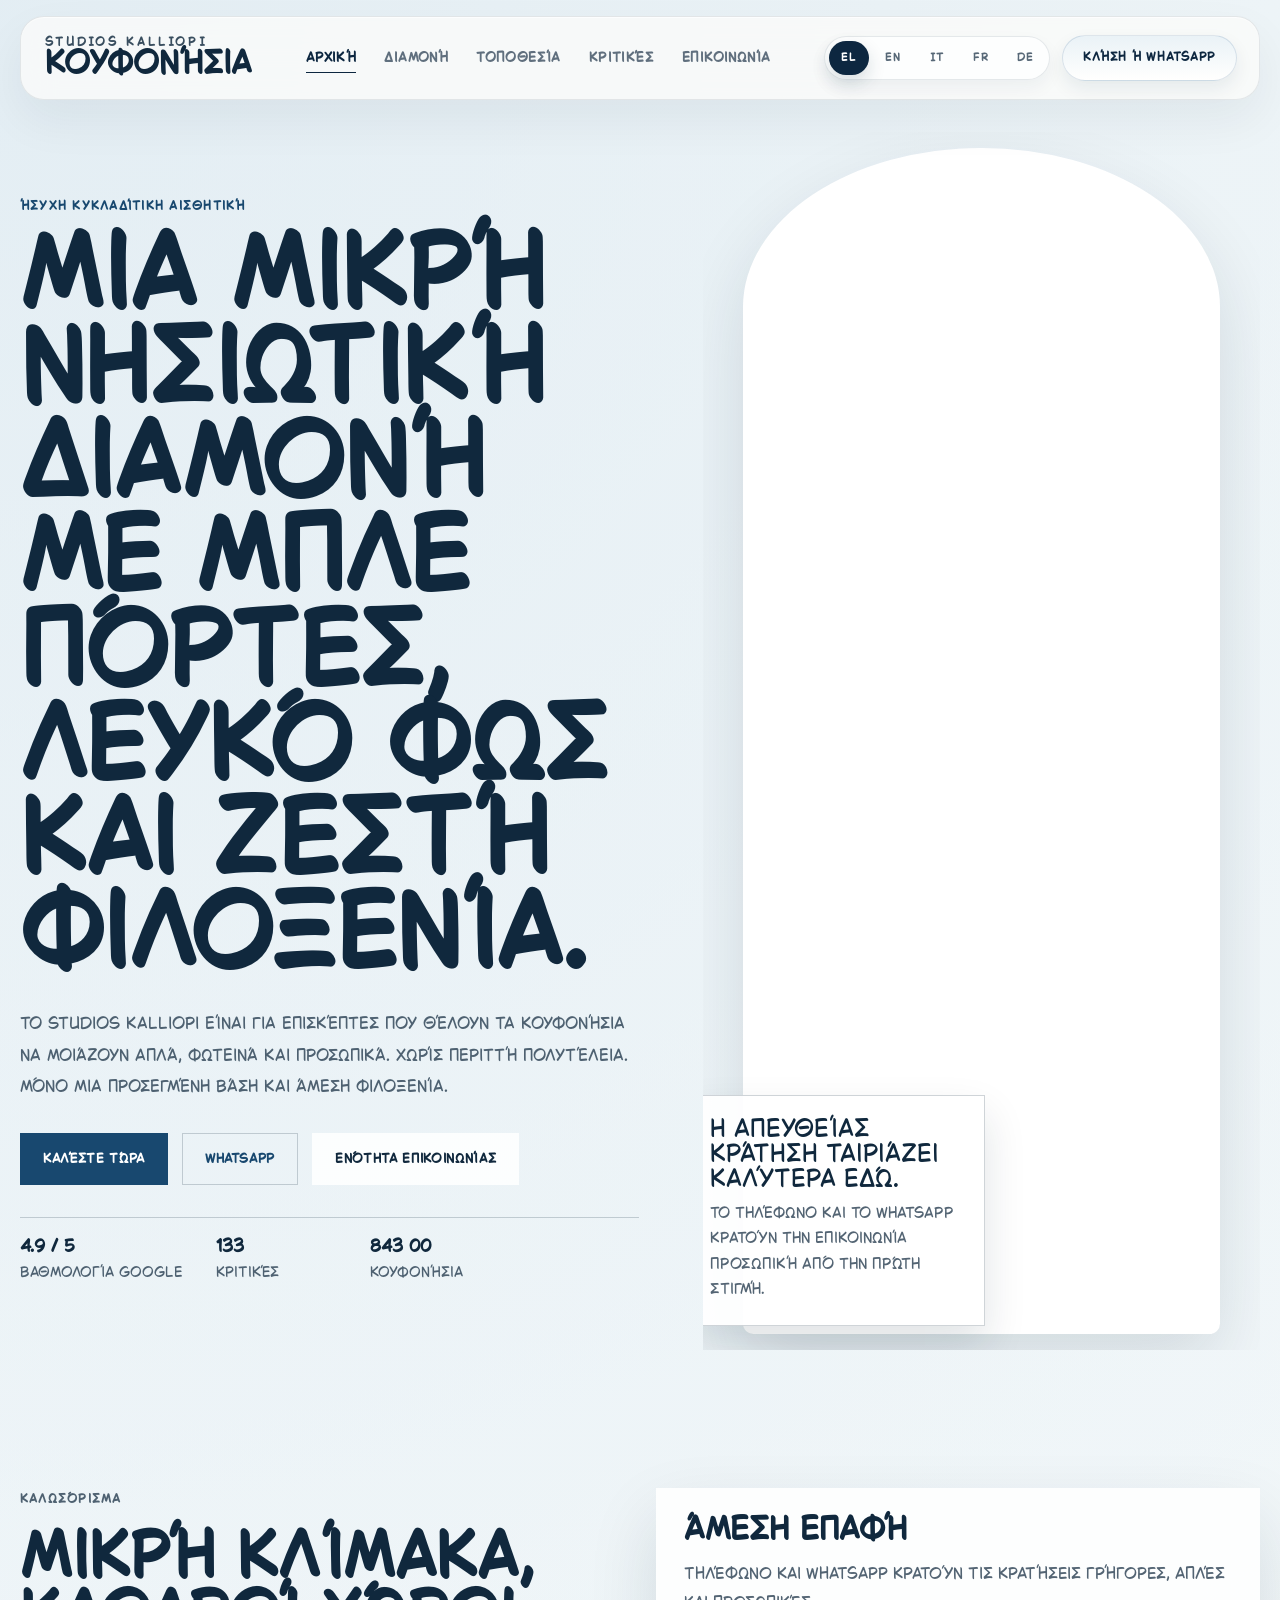
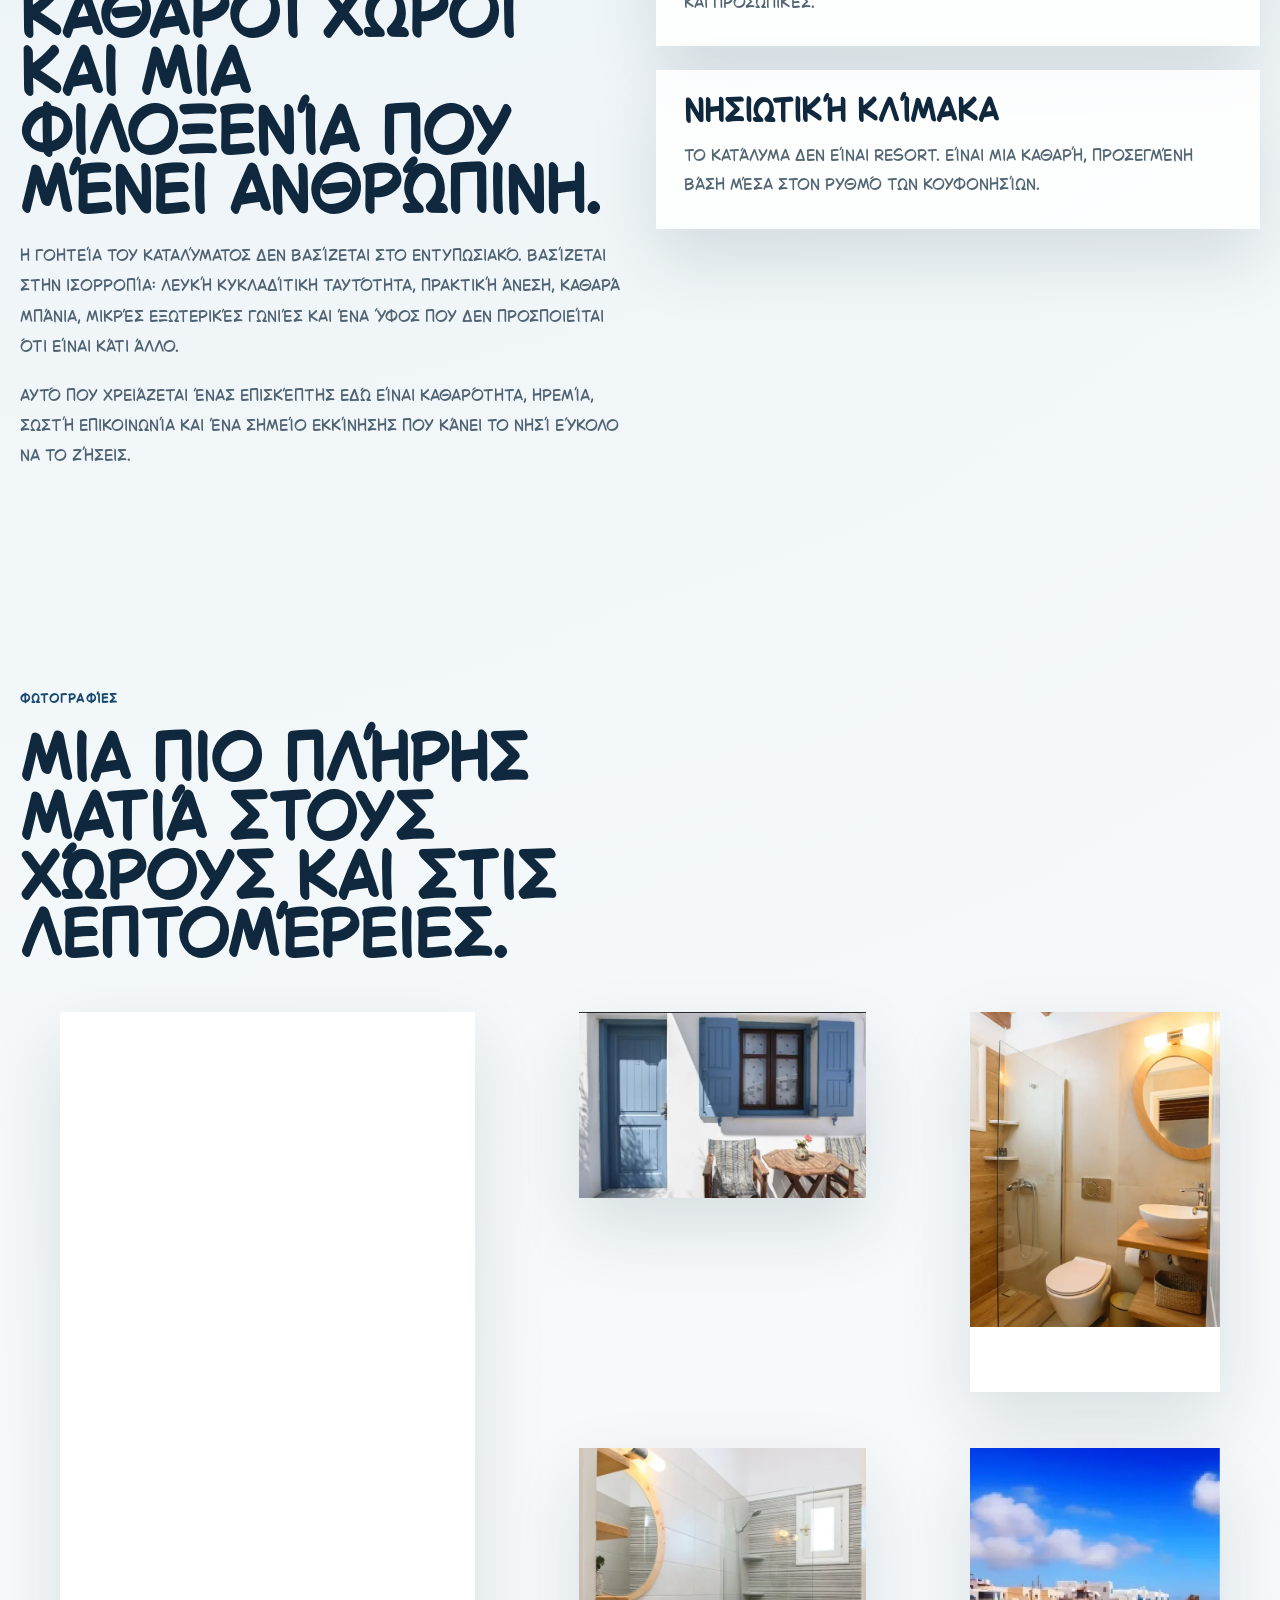
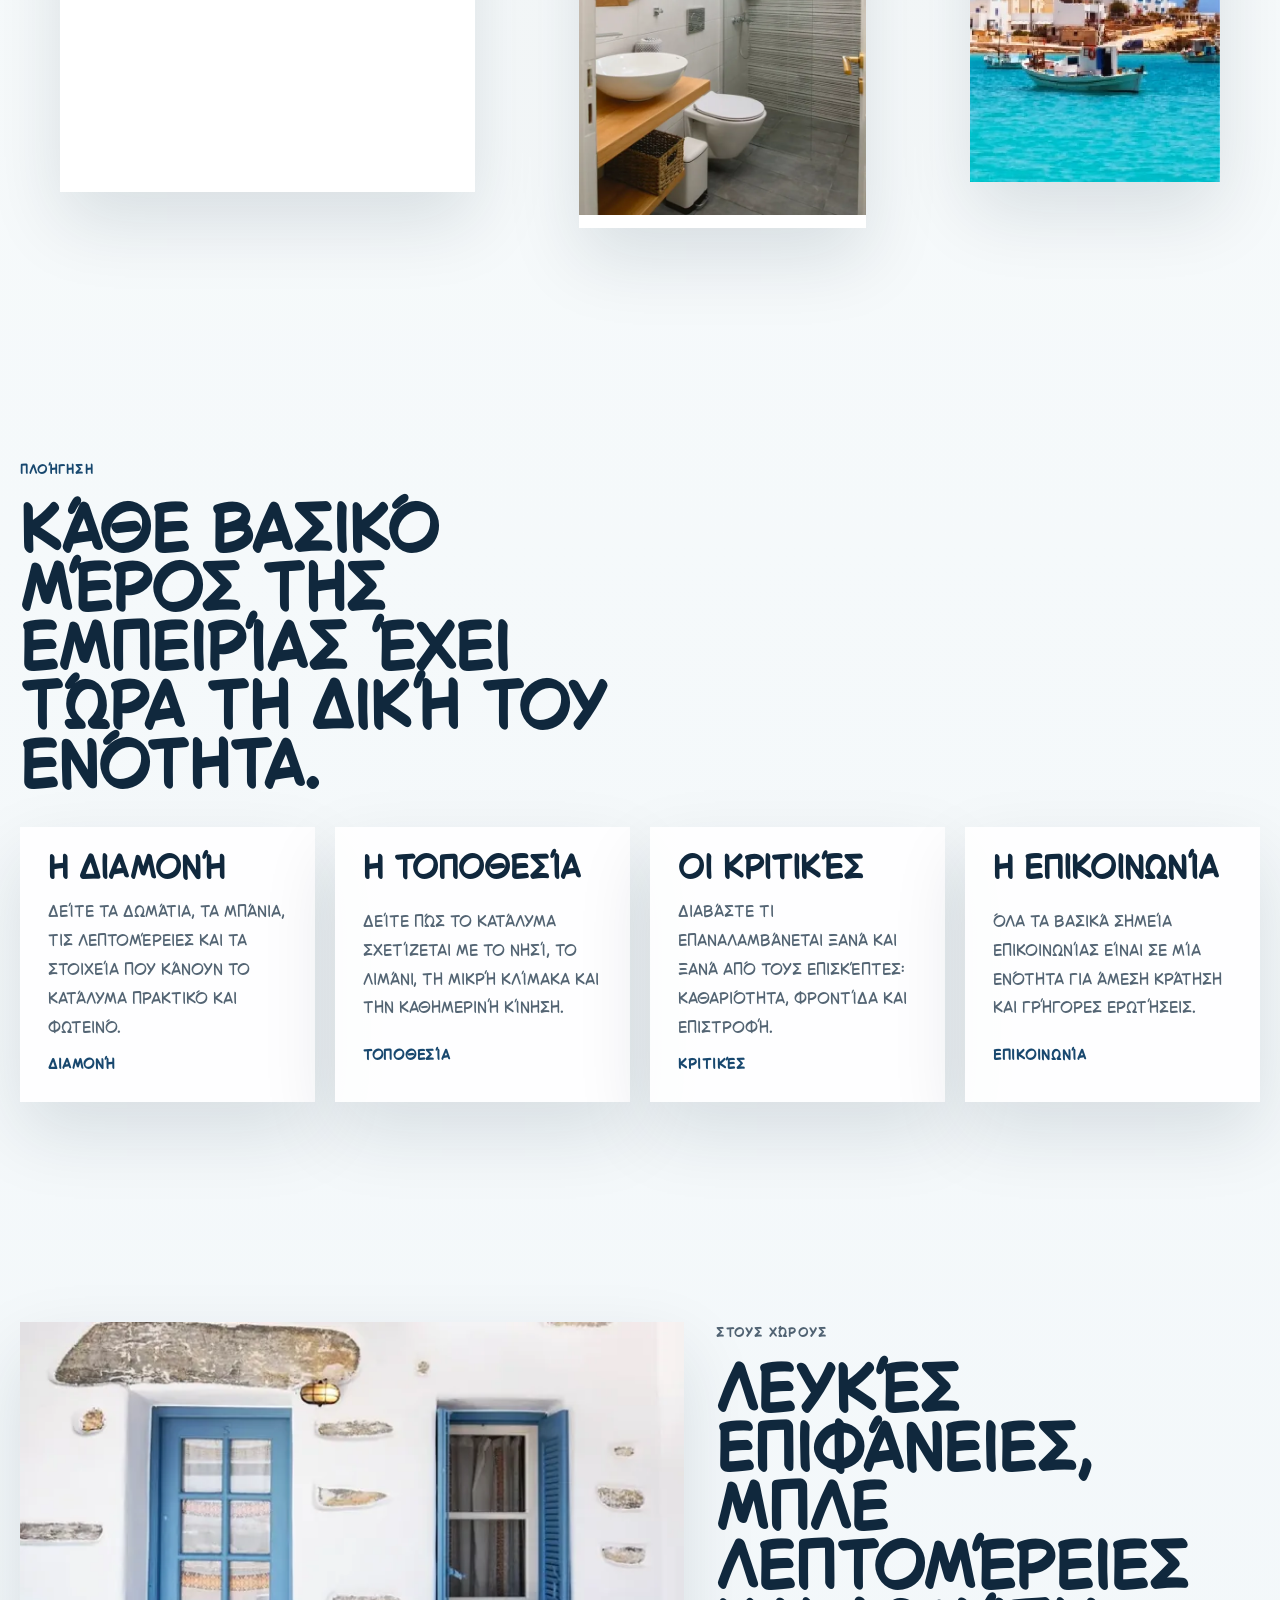
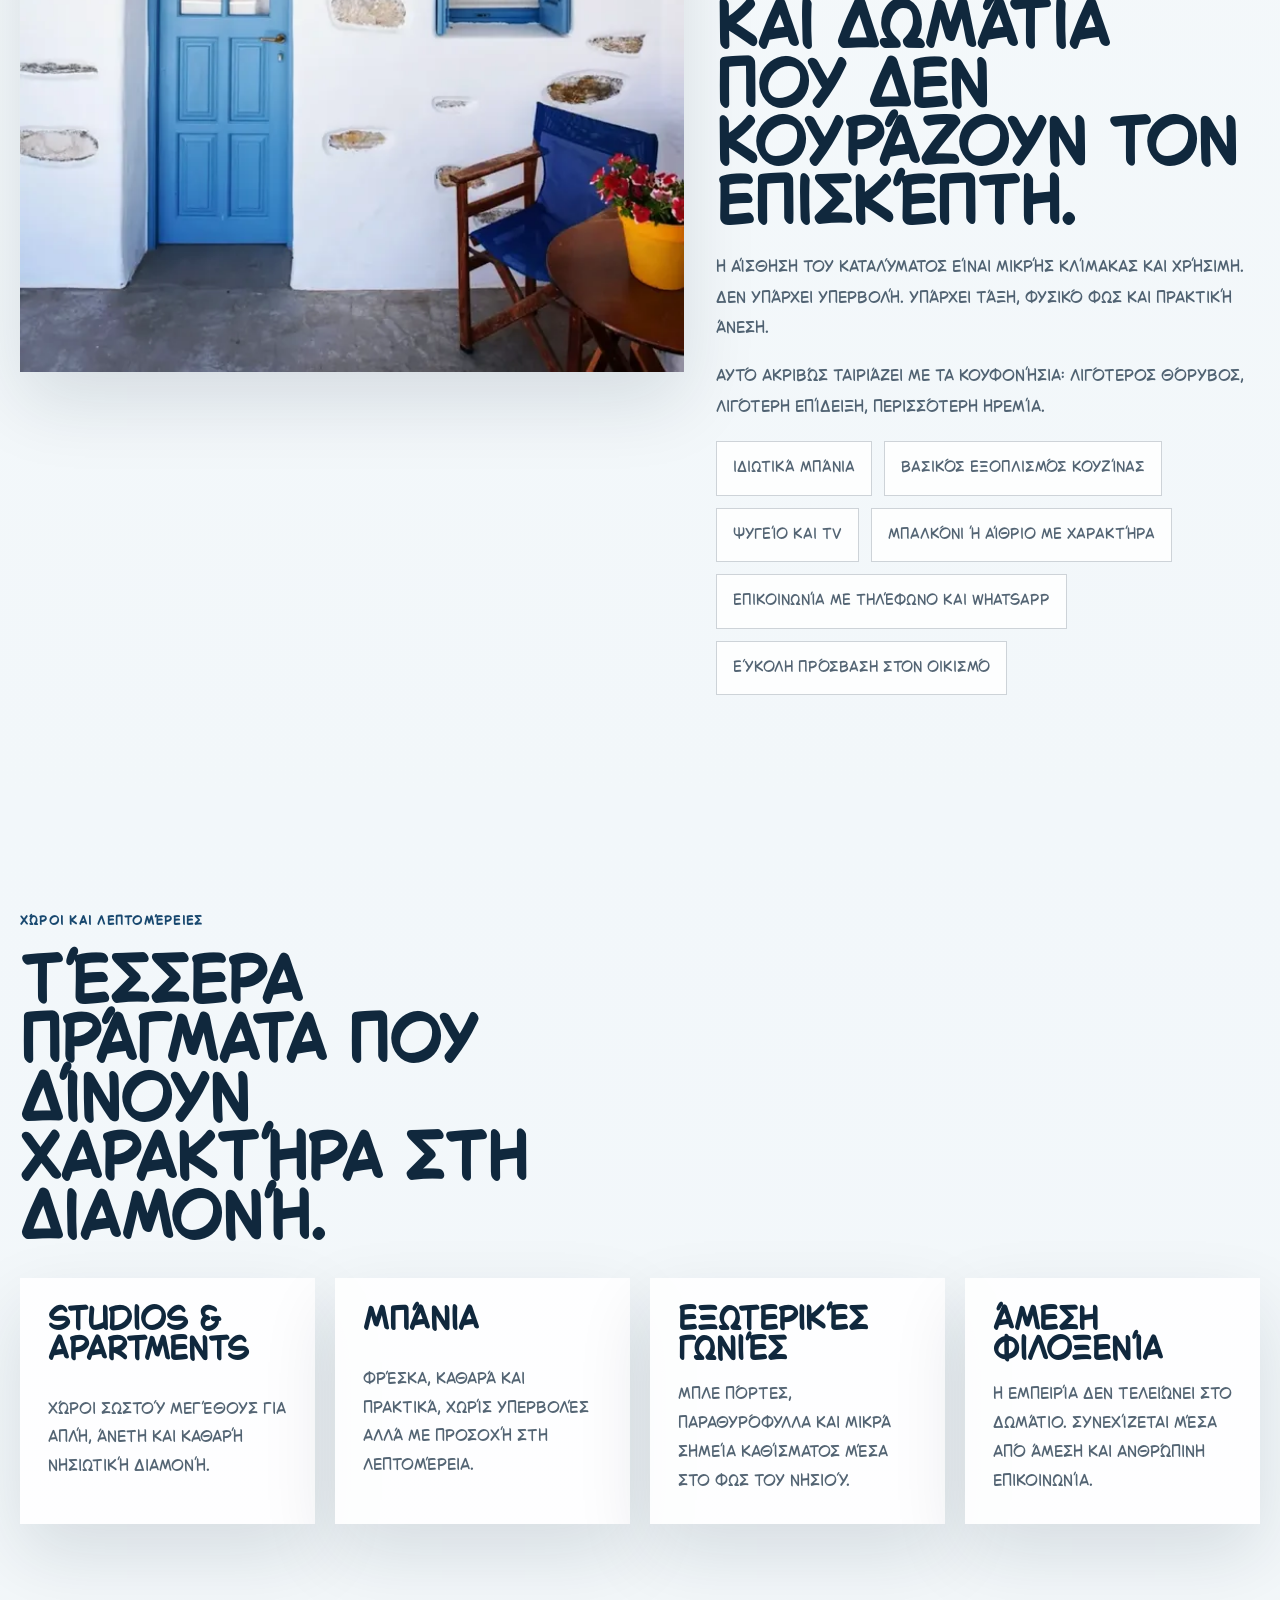
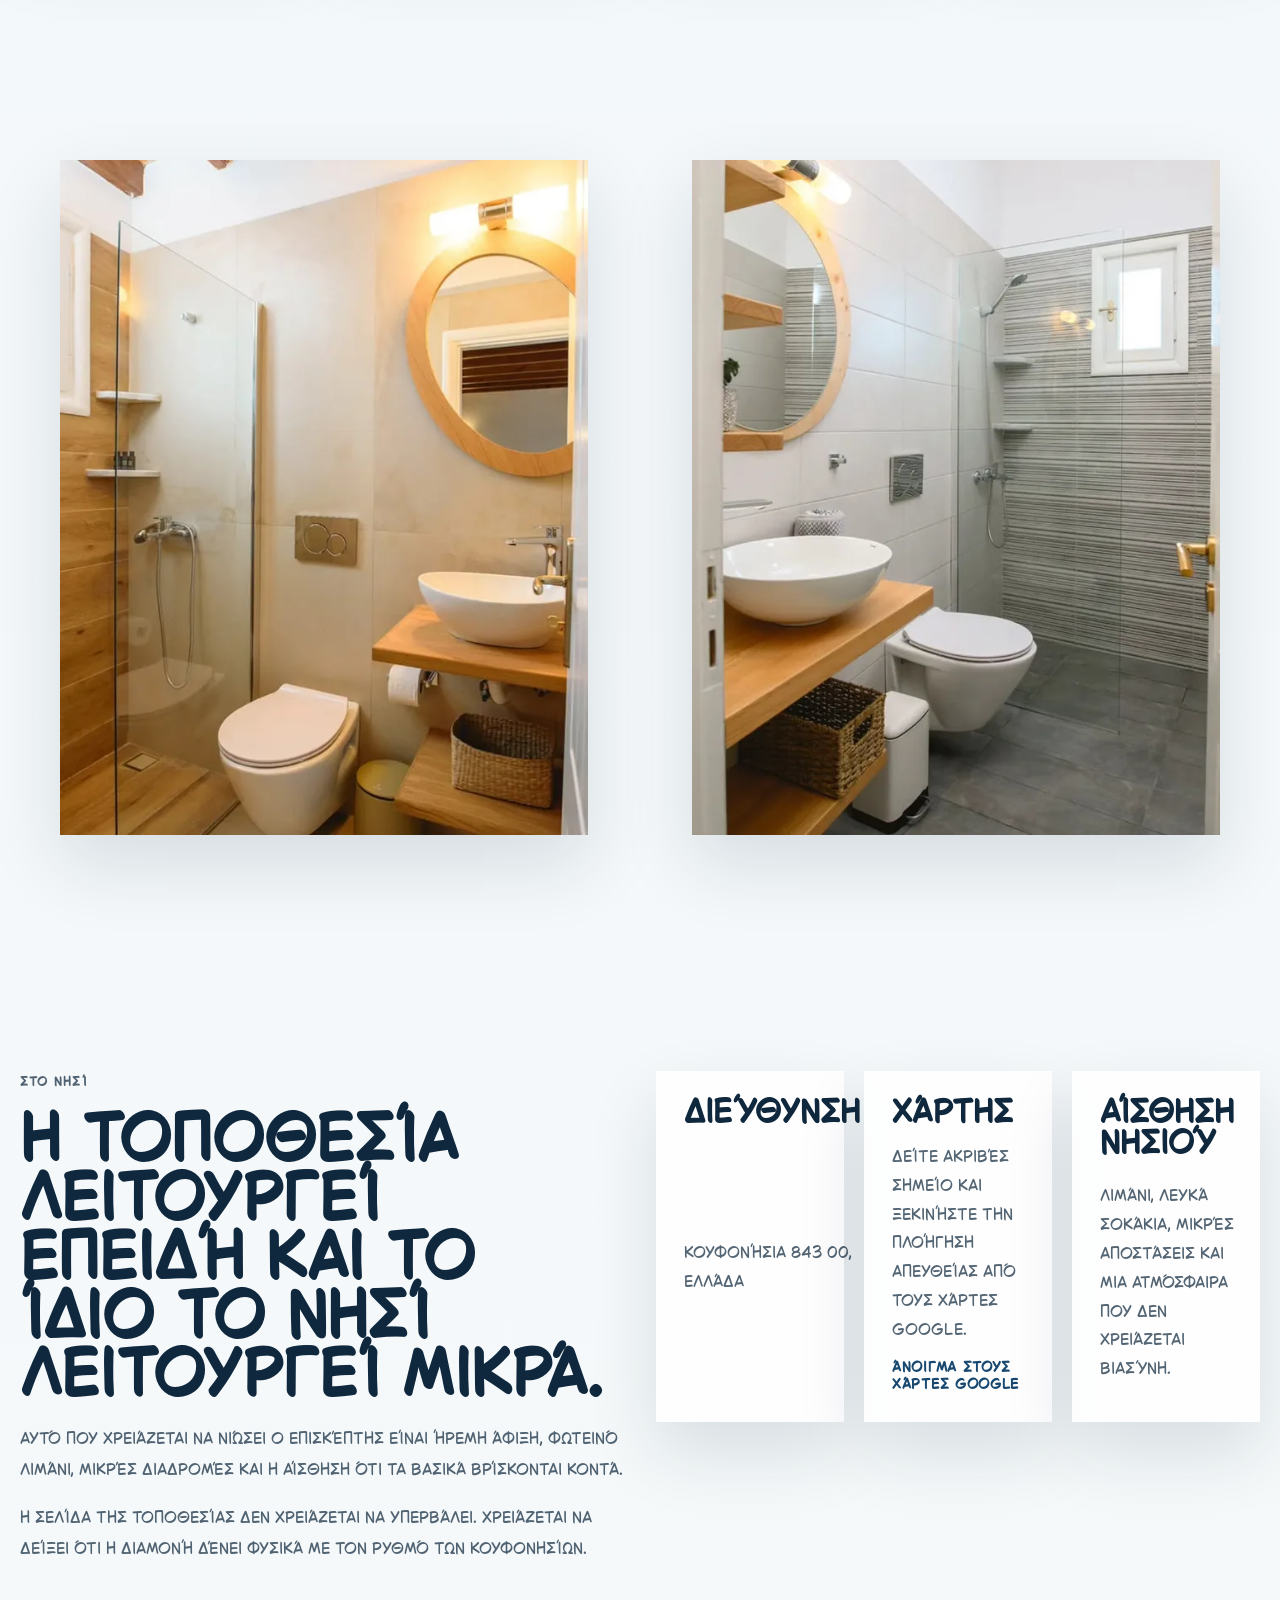
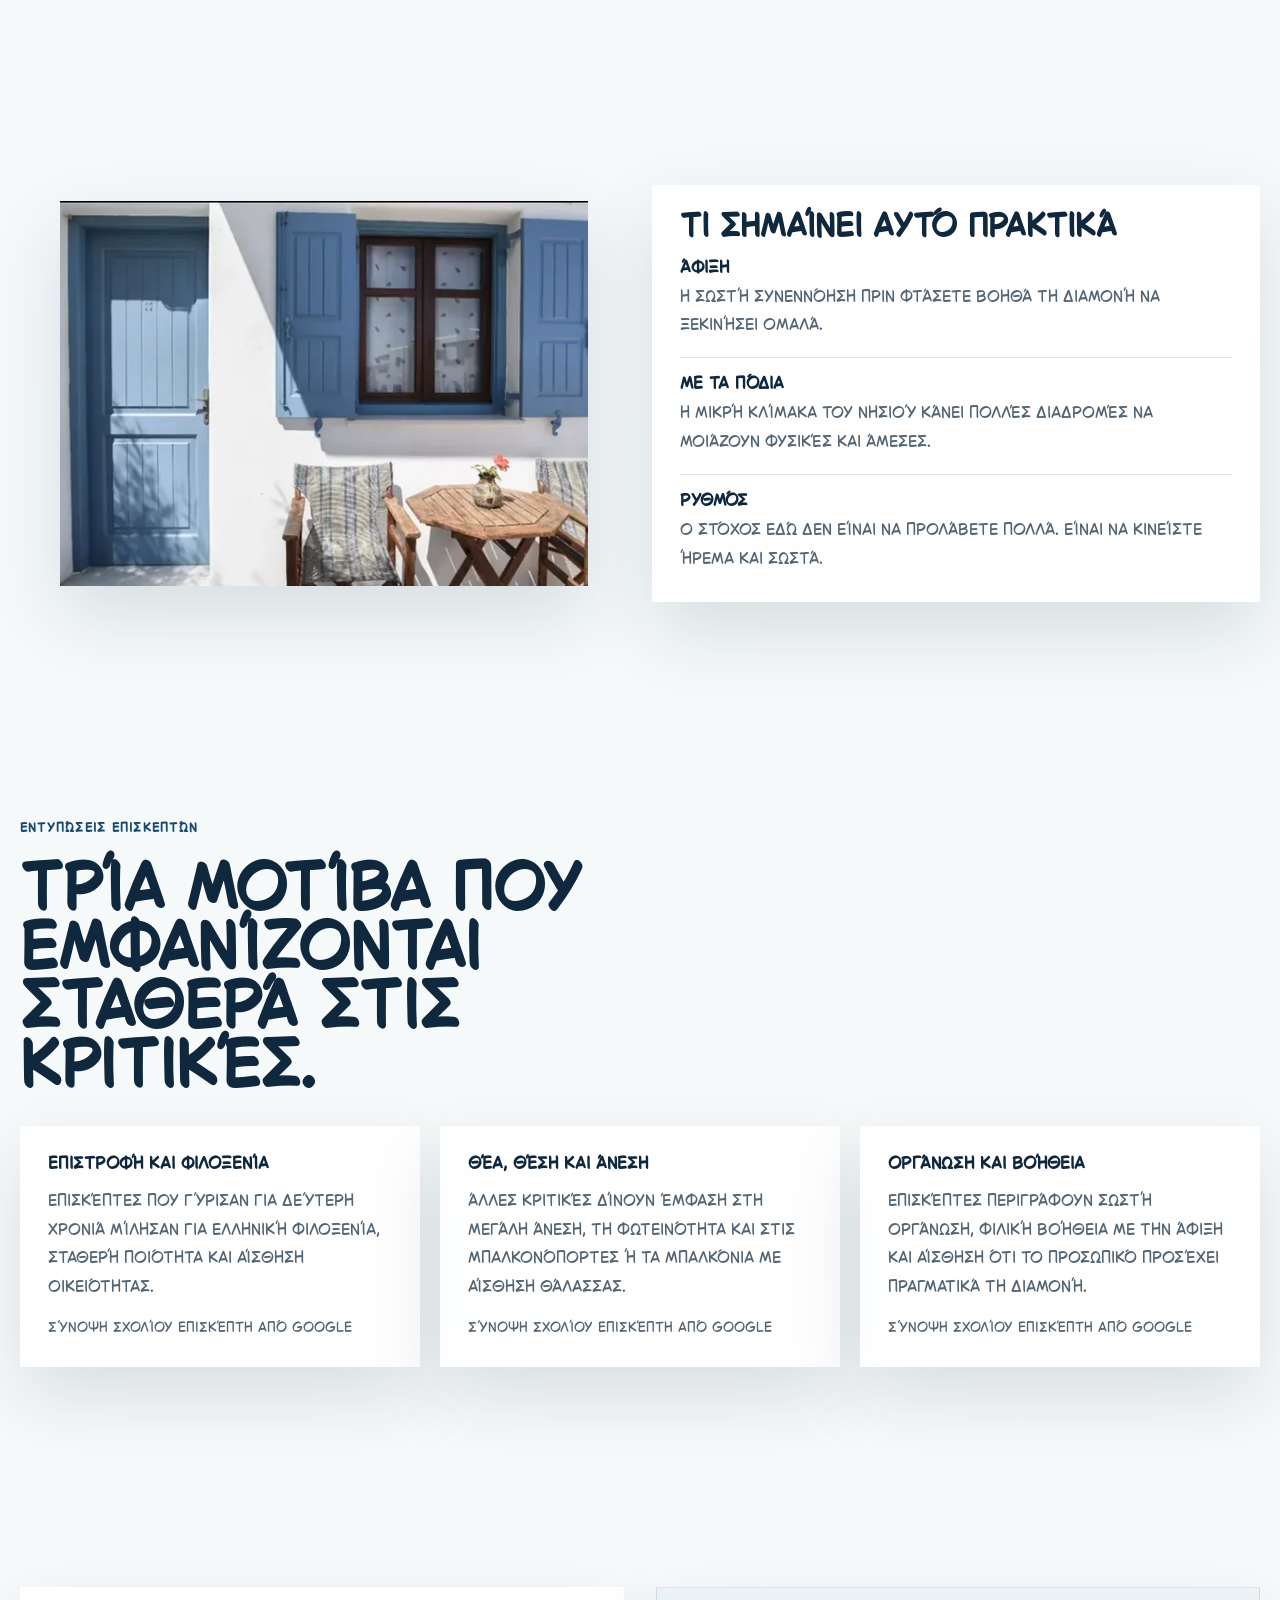
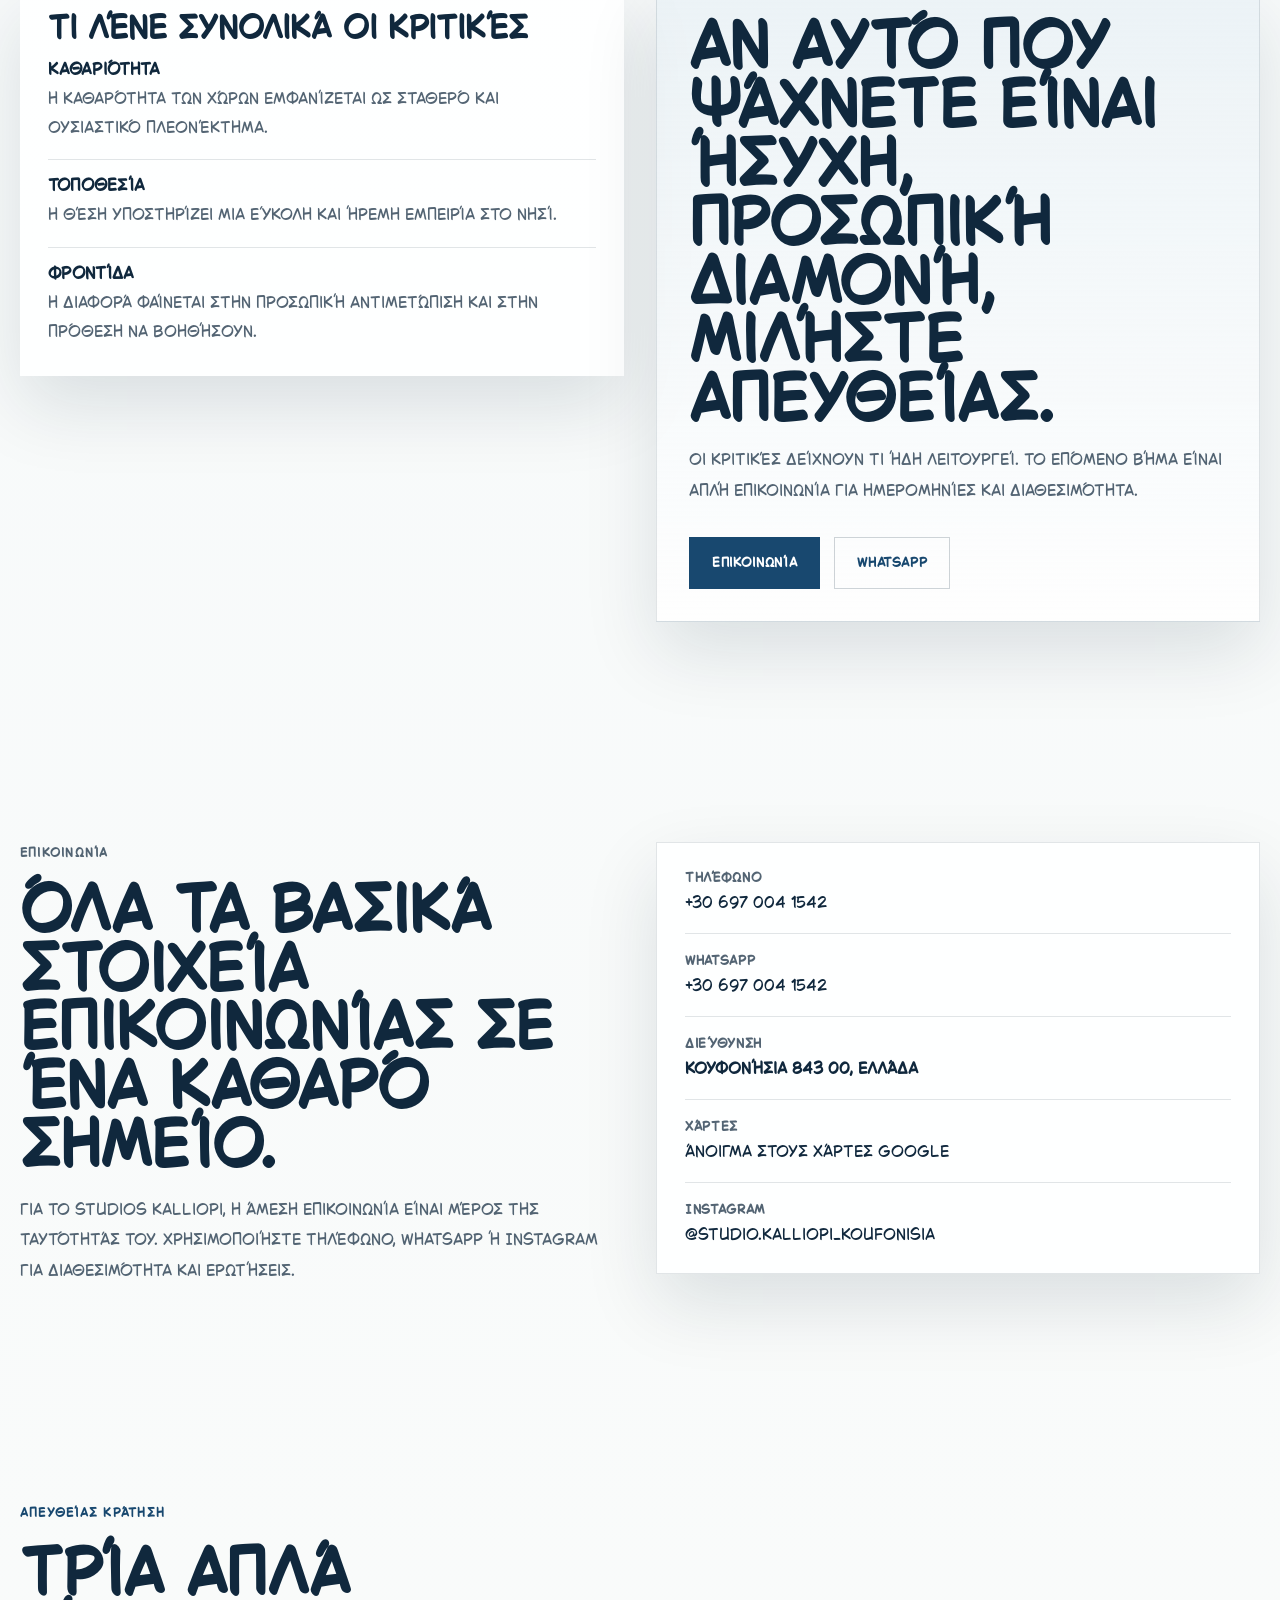
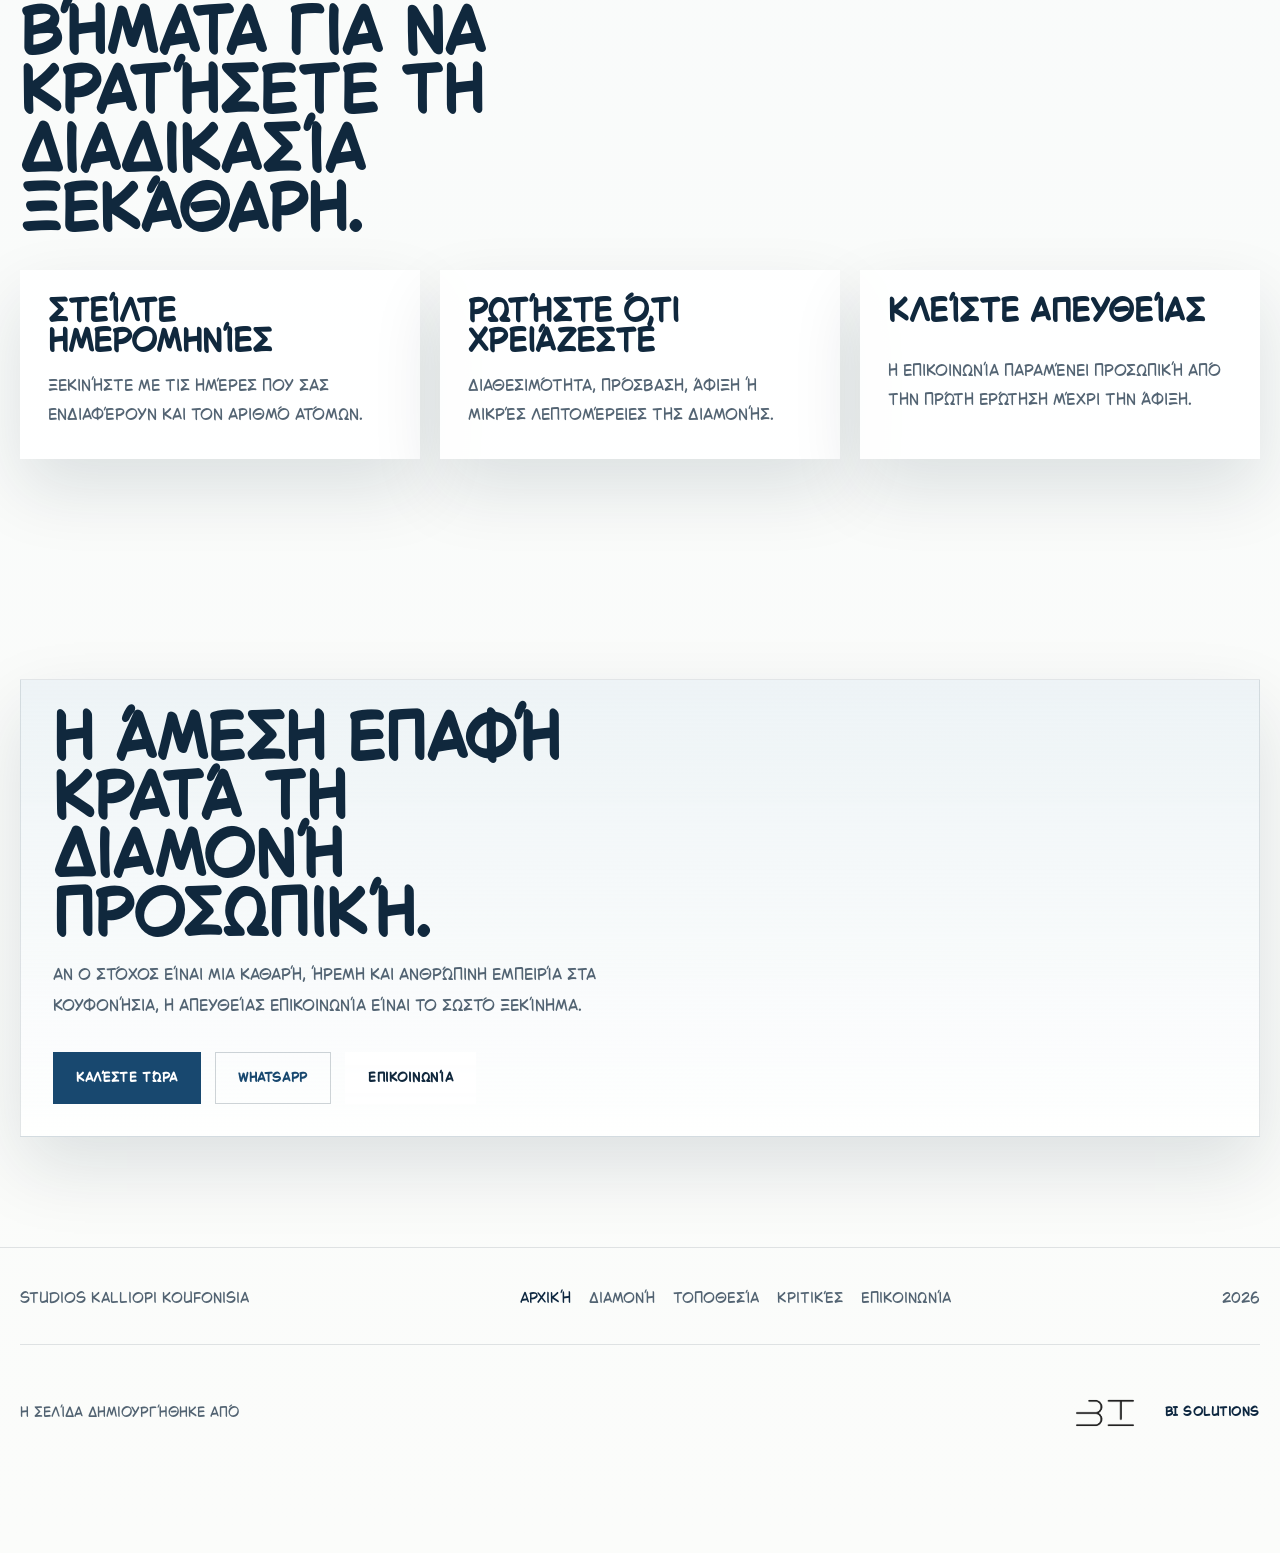
==== index.html @ b7747a1e "Use_Bubble_Sans_font" ====
<!DOCTYPE html>
<html lang="el">
<head>
  <meta charset="UTF-8">
  <meta name="viewport" content="width=device-width, initial-scale=1.0">
  <title>Studios Kalliopi Koufonisia | Ήσυχη κυκλαδίτικη διαμονή</title>
  <meta
    name="description"
    data-i18n-content="homeMetaDescription"
    content="Studios Kalliopi Koufonisia. Ήσυχη κυκλαδίτικη διαμονή με λευκούς χώρους, μπλε λεπτομέρειες, ζεστή φιλοξενία και απευθείας κράτηση μέσω τηλεφώνου ή WhatsApp."
  >
  <meta name="theme-color" content="#0d2740">
  <meta property="og:type" content="website">
  <meta property="og:title" data-i18n-content="homeOgTitle" content="Studios Kalliopi Koufonisia">
  <meta
    property="og:description"
    data-i18n-content="homeOgDescription"
    content="Μπλε πόρτες, λευκοί τοίχοι, φωτεινά δωμάτια και άμεση νησιωτική φιλοξενία στα Κουφονήσια."
  >
  <meta property="og:image" content="assets/optimized/stone-house-entry-1213.webp">
  <meta name="twitter:card" content="summary_large_image">
  <link rel="icon" href="assets/favicon.svg" type="image/svg+xml">
  <link
    rel="preload"
    as="image"
    href="assets/optimized/stone-house-entry-1213.webp"
    imagesrcset="
      assets/optimized/stone-house-entry-640.webp 640w,
      assets/optimized/stone-house-entry-960.webp 960w,
      assets/optimized/stone-house-entry-1213.webp 1213w
    "
    imagesizes="(max-width: 900px) 100vw, 44vw"
    fetchpriority="high"
  >
  <link rel="stylesheet" href="styles.css">
  <script type="application/ld+json">
    {
      "@context": "https://schema.org",
      "@type": "LodgingBusiness",
      "name": "Studios Kalliopi Koufonisia",
      "telephone": "+30 697 004 1542",
      "address": {
        "@type": "PostalAddress",
        "streetAddress": "Koufonisia 843 00",
        "addressLocality": "Koufonisia",
        "postalCode": "843 00",
        "addressCountry": "GR"
      },
      "sameAs": [
        "https://www.instagram.com/studio.kalliopi_koufonisia/"
      ],
      "aggregateRating": {
        "@type": "AggregateRating",
        "ratingValue": "4.9",
        "reviewCount": "133"
      }
    }
  </script>
</head>
<body data-page="home" data-page-title-key="homeDocumentTitle">
  <a class="skip-link" href="#main-content" data-i18n="skipLink">Μετάβαση στο περιεχόμενο</a>

  <header class="site-header" data-site-header>
    <div class="container site-header__inner">
      <a class="brand" href="index.html" data-i18n-aria-label="brandHome">
        <span class="brand__eyebrow">Studios Kalliopi</span>
        <strong class="brand__title" data-i18n="brandTitle">Κουφονήσια</strong>
      </a>

      <nav class="desktop-nav" data-i18n-aria-label="primaryNavigation">
        <a href="index.html" data-i18n="navHome">Αρχική</a>
        <a href="#stay" data-i18n="navStay">Διαμονή</a>
        <a href="#location" data-i18n="navLocation">Τοποθεσία</a>
        <a href="#reviews" data-i18n="navReviews">Κριτικές</a>
        <a href="#contact" data-i18n="navContact">Επικοινωνία</a>
      </nav>

      <div class="header-actions">
        <div class="language-switcher language-switcher--desktop" role="group" data-i18n-aria-label="languageSelector">
          <button class="language-switcher__button is-active" type="button" data-lang="el" lang="el" aria-label="Ελληνικά" aria-pressed="true">EL</button>
          <button class="language-switcher__button" type="button" data-lang="en" lang="en" aria-label="English" aria-pressed="false">EN</button>
          <button class="language-switcher__button" type="button" data-lang="it" lang="it" aria-label="Italiano" aria-pressed="false">IT</button>
          <button class="language-switcher__button" type="button" data-lang="fr" lang="fr" aria-label="Français" aria-pressed="false">FR</button>
          <button class="language-switcher__button" type="button" data-lang="de" lang="de" aria-label="Deutsch" aria-pressed="false">DE</button>
        </div>
        <a class="header-call" href="tel:+306970041542" data-i18n="callOrWhatsApp">Κλήση ή WhatsApp</a>
        <button
          class="menu-toggle"
          type="button"
          aria-expanded="false"
          aria-controls="site-menu"
          data-i18n-aria-label="openMenu"
        >
          <span></span>
          <span></span>
          <span></span>
        </button>
      </div>
    </div>
  </header>

  <aside
    class="menu-panel"
    id="site-menu"
    aria-hidden="true"
    role="dialog"
    aria-modal="true"
    aria-labelledby="menu-title"
    tabindex="-1"
  >
    <div class="menu-panel__inner">
      <h2 class="sr-only" id="menu-title" data-i18n="menuTitle">Πλοήγηση ιστοτόπου</h2>
      <div class="menu-panel__tools">
        <div class="language-switcher language-switcher--menu" role="group" data-i18n-aria-label="languageSelector">
          <button class="language-switcher__button is-active" type="button" data-lang="el" lang="el" aria-label="Ελληνικά" aria-pressed="true">EL</button>
          <button class="language-switcher__button" type="button" data-lang="en" lang="en" aria-label="English" aria-pressed="false">EN</button>
          <button class="language-switcher__button" type="button" data-lang="it" lang="it" aria-label="Italiano" aria-pressed="false">IT</button>
          <button class="language-switcher__button" type="button" data-lang="fr" lang="fr" aria-label="Français" aria-pressed="false">FR</button>
          <button class="language-switcher__button" type="button" data-lang="de" lang="de" aria-label="Deutsch" aria-pressed="false">DE</button>
        </div>
        <button class="menu-close" type="button" data-i18n="close" data-i18n-aria-label="closeMenu">Κλείσιμο</button>
      </div>
      <nav class="menu-nav" data-i18n-aria-label="expandedNavigation">
        <a href="index.html" data-i18n="navHome">Αρχική</a>
        <a href="#stay" data-i18n="navStay">Διαμονή</a>
        <a href="#location" data-i18n="navLocation">Τοποθεσία</a>
        <a href="#reviews" data-i18n="navReviews">Κριτικές</a>
        <a href="#contact" data-i18n="navContact">Επικοινωνία</a>
        <a href="https://www.instagram.com/studio.kalliopi_koufonisia/" target="_blank" rel="noreferrer" data-i18n="instagram">Instagram</a>
      </nav>
    </div>
  </aside>

  <main id="main-content" tabindex="-1">
    <section class="page-hero">
      <div class="container page-hero__grid">
        <div class="page-hero__copy reveal reveal-left">
          <p class="page-hero__eyebrow" data-i18n="homeEyebrow">Ήσυχη κυκλαδίτικη αισθητική</p>
          <h1 data-i18n="homeTitle">Μια μικρή νησιωτική διαμονή με μπλε πόρτες, λευκό φως και ζεστή φιλοξενία.</h1>
          <p class="page-hero__lede" data-i18n="homeLede">
            Το Studios Kalliopi είναι για επισκέπτες που θέλουν τα Κουφονήσια να μοιάζουν απλά,
            φωτεινά και προσωπικά. Χωρίς περιττή πολυτέλεια. Μόνο μια προσεγμένη βάση και
            άμεση φιλοξενία.
          </p>

          <div class="page-hero__actions">
            <a class="button button--solid" href="tel:+306970041542" data-i18n="callNow">Καλέστε τώρα</a>
            <a class="button button--outline" href="https://wa.me/306970041542" target="_blank" rel="noreferrer" data-i18n="whatsapp">WhatsApp</a>
            <a class="button button--ghost" href="#contact" data-i18n="homeContactButton">Ενότητα επικοινωνίας</a>
          </div>

          <div class="facts-row">
            <div>
              <strong>4.9 / 5</strong>
              <span data-i18n="googleRating">Βαθμολογία Google</span>
            </div>
            <div>
              <strong>133</strong>
              <span data-i18n="navReviews">Κριτικές</span>
            </div>
            <div>
              <strong>843 00</strong>
              <span data-i18n="homeFactLocation">Κουφονήσια</span>
            </div>
          </div>
        </div>

        <div class="page-hero__visual reveal reveal-right wipe-right">
          <figure class="page-hero__figure page-hero__figure--arch">
            <img
              src="assets/optimized/stone-house-entry-1213.webp"
              srcset="
                assets/optimized/stone-house-entry-640.webp 640w,
                assets/optimized/stone-house-entry-960.webp 960w,
                assets/optimized/stone-house-entry-1213.webp 1213w
              "
              sizes="(max-width: 1100px) 100vw, 42vw"
              width="1213"
              height="1186"
              data-i18n-alt="heroImageAlt"
              alt="Λευκή είσοδος με μπλε πόρτα στο Studios Kalliopi"
              fetchpriority="high"
              decoding="async"
              data-parallax="0.1"
            >
          </figure>
          <div class="page-hero__panel reveal reveal-up">
            <p data-i18n="homePanelTitle">Η απευθείας κράτηση ταιριάζει καλύτερα εδώ.</p>
            <span data-i18n="homePanelText">Το τηλέφωνο και το WhatsApp κρατούν την επικοινωνία προσωπική από την πρώτη στιγμή.</span>
          </div>
        </div>
      </div>
    </section>

    <section class="section">
      <div class="container content-grid">
        <div class="text-stack reveal reveal-left">
          <p class="section-label" data-i18n="homeWelcomeLabel">Καλωσόρισμα</p>
          <h2 data-i18n="homeWelcomeTitle">Μικρή κλίμακα, καθαροί χώροι και μια φιλοξενία που μένει ανθρώπινη.</h2>
          <p data-i18n="homeWelcomeP1">
            Η γοητεία του καταλύματος δεν βασίζεται στο εντυπωσιακό. Βασίζεται στην ισορροπία:
            λευκή κυκλαδίτικη ταυτότητα, πρακτική άνεση, καθαρά μπάνια, μικρές εξωτερικές γωνιές
            και ένα ύφος που δεν προσποιείται ότι είναι κάτι άλλο.
          </p>
          <p data-i18n="homeWelcomeP2">
            Αυτό που χρειάζεται ένας επισκέπτης εδώ είναι καθαρότητα, ηρεμία, σωστή επικοινωνία
            και ένα σημείο εκκίνησης που κάνει το νησί εύκολο να το ζήσεις.
          </p>
        </div>

        <div class="stack-grid">
          <div class="info-card reveal reveal-up">
            <h3 data-i18n="homeInfoCard1Title">Άμεση επαφή</h3>
            <p data-i18n="homeInfoCard1Text">Τηλέφωνο και WhatsApp κρατούν τις κρατήσεις γρήγορες, απλές και προσωπικές.</p>
          </div>
          <div class="info-card reveal reveal-up">
            <h3 data-i18n="homeInfoCard2Title">Νησιωτική κλίμακα</h3>
            <p data-i18n="homeInfoCard2Text">Το κατάλυμα δεν είναι resort. Είναι μια καθαρή, προσεγμένη βάση μέσα στον ρυθμό των Κουφονησίων.</p>
          </div>
        </div>
      </div>
    </section>

    <section class="section" id="gallery">
      <div class="container">
        <div class="section-head reveal reveal-up">
          <p class="section-label" data-i18n="homeGalleryLabel">Φωτογραφίες</p>
          <h2 data-i18n="homeGalleryTitle">Μια πιο πλήρης ματιά στους χώρους και στις λεπτομέρειες.</h2>
        </div>

        <div class="gallery__grid">
          <figure class="gallery__image gallery__image--large reveal wipe-right">
            <img
              src="assets/optimized/stone-house-entry-1213.webp"
              srcset="
                assets/optimized/stone-house-entry-640.webp 640w,
                assets/optimized/stone-house-entry-960.webp 960w,
                assets/optimized/stone-house-entry-1213.webp 1213w
              "
              sizes="(max-width: 1100px) 100vw, 52vw"
              width="1213"
              height="1186"
              data-i18n-alt="heroImageAlt"
              alt="Λευκή είσοδος με μπλε πόρτα στο Studios Kalliopi"
              loading="lazy"
              decoding="async"
            >
          </figure>
          <figure class="gallery__image reveal wipe-left">
            <img
              src="assets/optimized/blue-door-patio-960.webp"
              srcset="
                assets/optimized/blue-door-patio-640.webp 640w,
                assets/optimized/blue-door-patio-960.webp 960w,
                assets/optimized/blue-door-patio-1213.webp 1213w
              "
              sizes="(max-width: 1100px) 100vw, 30vw"
              width="1213"
              height="786"
              data-i18n-alt="patioImageAlt"
              alt="Αίθριο με καθίσματα και μπλε παραθυρόφυλλα στο Studios Kalliopi"
              loading="lazy"
              decoding="async"
            >
          </figure>
          <figure class="gallery__image gallery__image--small reveal wipe-right">
            <img
              src="assets/optimized/bathroom-warm-962.webp"
              srcset="
                assets/optimized/bathroom-warm-640.webp 640w,
                assets/optimized/bathroom-warm-962.webp 962w
              "
              sizes="(max-width: 1100px) 100vw, 24vw"
              width="962"
              height="1210"
              data-i18n-alt="warmBathImageAlt"
              alt="Μπάνιο με ζεστούς τόνους στο Studios Kalliopi"
              loading="lazy"
              decoding="async"
            >
          </figure>
          <figure class="gallery__image gallery__image--small reveal wipe-left">
            <img
              src="assets/optimized/bathroom-cool-951.webp"
              srcset="
                assets/optimized/bathroom-cool-640.webp 640w,
                assets/optimized/bathroom-cool-951.webp 951w
              "
              sizes="(max-width: 1100px) 100vw, 24vw"
              width="951"
              height="1216"
              data-i18n-alt="coolBathImageAlt"
              alt="Μπάνιο με ψυχρούς τόνους στο Studios Kalliopi"
              loading="lazy"
              decoding="async"
            >
          </figure>
          <figure class="gallery__image reveal wipe-right">
            <img
              src="assets/optimized/koufonisia-harbor-356.webp"
              width="356"
              height="475"
              data-i18n-alt="harborImageAlt"
              alt="Ατμόσφαιρα λιμανιού στα Κουφονήσια"
              loading="lazy"
              decoding="async"
            >
          </figure>
        </div>
      </div>
    </section>

    <section class="section">
      <div class="container">
        <div class="section-head reveal reveal-up">
          <p class="section-label" data-i18n="homeExploreLabel">Πλοήγηση</p>
          <h2 data-i18n="homeExploreTitle">Κάθε βασικό μέρος της εμπειρίας έχει τώρα τη δική του ενότητα.</h2>
        </div>

        <div class="preview-grid">
          <article class="preview-card reveal reveal-up">
            <h3 data-i18n="homeCardStayTitle">Η διαμονή</h3>
            <p data-i18n="homeCardStayText">Δείτε τα δωμάτια, τα μπάνια, τις λεπτομέρειες και τα στοιχεία που κάνουν το κατάλυμα πρακτικό και φωτεινό.</p>
            <a href="#stay" data-i18n="navStay">Διαμονή</a>
          </article>

          <article class="preview-card reveal reveal-up">
            <h3 data-i18n="homeCardLocationTitle">Η τοποθεσία</h3>
            <p data-i18n="homeCardLocationText">Δείτε πώς το κατάλυμα σχετίζεται με το νησί, το λιμάνι, τη μικρή κλίμακα και την καθημερινή κίνηση.</p>
            <a href="#location" data-i18n="navLocation">Τοποθεσία</a>
          </article>

          <article class="preview-card reveal reveal-up">
            <h3 data-i18n="homeCardReviewsTitle">Οι κριτικές</h3>
            <p data-i18n="homeCardReviewsText">Διαβάστε τι επαναλαμβάνεται ξανά και ξανά από τους επισκέπτες: καθαριότητα, φροντίδα και επιστροφή.</p>
            <a href="#reviews" data-i18n="navReviews">Κριτικές</a>
          </article>

          <article class="preview-card reveal reveal-up">
            <h3 data-i18n="homeCardContactTitle">Η επικοινωνία</h3>
            <p data-i18n="homeCardContactText">Όλα τα βασικά σημεία επικοινωνίας είναι σε μία ενότητα για άμεση κράτηση και γρήγορες ερωτήσεις.</p>
            <a href="#contact" data-i18n="navContact">Επικοινωνία</a>
          </article>
        </div>
      </div>
    </section>

    <section class="section" id="stay">
      <div class="container content-grid content-grid--gallery">
        <div class="media-card media-card--tall reveal wipe-right">
          <img
            src="assets/optimized/stone-house-entry-1213.webp"
            srcset="
              assets/optimized/stone-house-entry-640.webp 640w,
              assets/optimized/stone-house-entry-960.webp 960w,
              assets/optimized/stone-house-entry-1213.webp 1213w
            "
            sizes="(max-width: 1100px) 100vw, 48vw"
            width="1213"
            height="1186"
            data-i18n-alt="heroImageAlt"
            alt="Λευκή είσοδος με μπλε πόρτα στο Studios Kalliopi"
            loading="lazy"
            decoding="async"
          >
        </div>

        <div class="text-stack reveal reveal-left">
          <p class="section-label" data-i18n="staySectionLabel">Στους χώρους</p>
          <h2 data-i18n="staySectionTitle">Λευκές επιφάνειες, μπλε λεπτομέρειες και δωμάτια που δεν κουράζουν τον επισκέπτη.</h2>
          <p data-i18n="staySectionP1">Η αίσθηση του καταλύματος είναι μικρής κλίμακας και χρήσιμη. Δεν υπάρχει υπερβολή. Υπάρχει τάξη, φυσικό φως και πρακτική άνεση.</p>
          <p data-i18n="staySectionP2">Αυτό ακριβώς ταιριάζει με τα Κουφονήσια: λιγότερος θόρυβος, λιγότερη επίδειξη, περισσότερη ηρεμία.</p>
          <ul class="pill-list" data-i18n-aria-label="stayFeatures">
            <li data-i18n="amenity1">Ιδιωτικά μπάνια</li>
            <li data-i18n="amenity2">Βασικός εξοπλισμός κουζίνας</li>
            <li data-i18n="amenity3">Ψυγείο και TV</li>
            <li data-i18n="amenity4">Μπαλκόνι ή αίθριο με χαρακτήρα</li>
            <li data-i18n="amenity5">Επικοινωνία με τηλέφωνο και WhatsApp</li>
            <li data-i18n="amenity6">Εύκολη πρόσβαση στον οικισμό</li>
          </ul>
        </div>
      </div>
    </section>

    <section class="section">
      <div class="container">
        <div class="section-head reveal reveal-up">
          <p class="section-label" data-i18n="stayMomentsLabel">Χώροι και λεπτομέρειες</p>
          <h2 data-i18n="stayMomentsTitle">Τρία πράγματα που δίνουν χαρακτήρα στη διαμονή.</h2>
        </div>

        <div class="preview-grid">
          <article class="preview-card reveal reveal-up">
            <h3 data-i18n="stayMoment1Title">Studios & apartments</h3>
            <p data-i18n="stayMoment1Text">Χώροι σωστού μεγέθους για απλή, άνετη και καθαρή νησιωτική διαμονή.</p>
          </article>
          <article class="preview-card reveal reveal-up">
            <h3 data-i18n="stayMoment2Title">Μπάνια</h3>
            <p data-i18n="stayMoment2Text">Φρέσκα, καθαρά και πρακτικά, χωρίς υπερβολές αλλά με προσοχή στη λεπτομέρεια.</p>
          </article>
          <article class="preview-card reveal reveal-up">
            <h3 data-i18n="stayMoment3Title">Εξωτερικές γωνιές</h3>
            <p data-i18n="stayMoment3Text">Μπλε πόρτες, παραθυρόφυλλα και μικρά σημεία καθίσματος μέσα στο φως του νησιού.</p>
          </article>
          <article class="preview-card reveal reveal-up">
            <h3 data-i18n="stayMoment4Title">Άμεση φιλοξενία</h3>
            <p data-i18n="stayMoment4Text">Η εμπειρία δεν τελειώνει στο δωμάτιο. Συνεχίζεται μέσα από άμεση και ανθρώπινη επικοινωνία.</p>
          </article>
        </div>
      </div>
    </section>

    <section class="section">
      <div class="container media-pair">
        <figure class="media-card media-card--medium reveal wipe-left">
          <img
            src="assets/optimized/bathroom-warm-962.webp"
            srcset="
              assets/optimized/bathroom-warm-640.webp 640w,
              assets/optimized/bathroom-warm-962.webp 962w
            "
            sizes="(max-width: 1100px) 100vw, 46vw"
            width="962"
            height="1210"
            data-i18n-alt="warmBathImageAlt"
            alt="Μπάνιο με ζεστούς τόνους στο Studios Kalliopi"
            loading="lazy"
            decoding="async"
          >
        </figure>

        <figure class="media-card media-card--medium reveal wipe-right">
          <img
            src="assets/optimized/bathroom-cool-951.webp"
            srcset="
              assets/optimized/bathroom-cool-640.webp 640w,
              assets/optimized/bathroom-cool-951.webp 951w
            "
            sizes="(max-width: 1100px) 100vw, 46vw"
            width="951"
            height="1216"
            data-i18n-alt="coolBathImageAlt"
            alt="Μπάνιο με ψυχρούς τόνους στο Studios Kalliopi"
            loading="lazy"
            decoding="async"
          >
        </figure>
      </div>
    </section>

    <section class="section" id="location">
      <div class="container content-grid">
        <div class="text-stack reveal reveal-left">
          <p class="section-label" data-i18n="locationSectionLabel">Στο νησί</p>
          <h2 data-i18n="locationSectionTitle">Η τοποθεσία λειτουργεί επειδή και το ίδιο το νησί λειτουργεί μικρά.</h2>
          <p data-i18n="locationSectionP1">Αυτό που χρειάζεται να νιώσει ο επισκέπτης είναι ήρεμη άφιξη, φωτεινό λιμάνι, μικρές διαδρομές και η αίσθηση ότι τα βασικά βρίσκονται κοντά.</p>
          <p data-i18n="locationSectionP2">Η σελίδα της τοποθεσίας δεν χρειάζεται να υπερβάλει. Χρειάζεται να δείξει ότι η διαμονή δένει φυσικά με τον ρυθμό των Κουφονησίων.</p>
        </div>

        <div class="info-grid">
          <article class="info-card reveal reveal-up">
            <h3 data-i18n="locationInfo1Title">Διεύθυνση</h3>
            <p data-i18n="addressValue">Κουφονήσια 843 00, Ελλάδα</p>
          </article>
          <article class="info-card reveal reveal-up">
            <h3 data-i18n="locationInfo2Title">Χάρτης</h3>
            <p data-i18n="locationInfo2Text">Δείτε ακριβές σημείο και ξεκινήστε την πλοήγηση απευθείας από τους Χάρτες Google.</p>
            <a class="inline-link" href="https://www.google.com/maps/search/?api=1&query=Studios+Kalliopi+Rooms+and+Apartments+Koufonisia" target="_blank" rel="noreferrer" data-i18n="openGoogleMaps">Άνοιγμα στους Χάρτες Google</a>
          </article>
          <article class="info-card reveal reveal-up">
            <h3 data-i18n="locationInfo3Title">Αίσθηση νησιού</h3>
            <p data-i18n="locationInfo3Text">Λιμάνι, λευκά σοκάκια, μικρές αποστάσεις και μια ατμόσφαιρα που δεν χρειάζεται βιασύνη.</p>
          </article>
        </div>
      </div>
    </section>

    <section class="section">
      <div class="container media-pair">
        <figure class="media-card media-card--medium reveal wipe-right">
          <img
            src="assets/optimized/blue-door-patio-960.webp"
            srcset="
              assets/optimized/blue-door-patio-640.webp 640w,
              assets/optimized/blue-door-patio-960.webp 960w,
              assets/optimized/blue-door-patio-1213.webp 1213w
            "
            sizes="(max-width: 1100px) 100vw, 46vw"
            width="1213"
            height="786"
            data-i18n-alt="patioImageAlt"
            alt="Αίθριο με καθίσματα και μπλε παραθυρόφυλλα στο Studios Kalliopi"
            loading="lazy"
            decoding="async"
          >
        </figure>

        <div class="info-card reveal reveal-left">
          <h3 data-i18n="locationTravelTitle">Τι σημαίνει αυτό πρακτικά</h3>
          <ul class="detail-list">
            <li>
              <strong data-i18n="locationTravel1Title">Άφιξη</strong>
              <p data-i18n="locationTravel1Text">Η σωστή συνεννόηση πριν φτάσετε βοηθά τη διαμονή να ξεκινήσει ομαλά.</p>
            </li>
            <li>
              <strong data-i18n="locationTravel2Title">Με τα πόδια</strong>
              <p data-i18n="locationTravel2Text">Η μικρή κλίμακα του νησιού κάνει πολλές διαδρομές να μοιάζουν φυσικές και άμεσες.</p>
            </li>
            <li>
              <strong data-i18n="locationTravel3Title">Ρυθμός</strong>
              <p data-i18n="locationTravel3Text">Ο στόχος εδώ δεν είναι να προλάβετε πολλά. Είναι να κινείστε ήρεμα και σωστά.</p>
            </li>
          </ul>
        </div>
      </div>
    </section>

    <section class="section" id="reviews">
      <div class="container">
        <div class="section-head reveal reveal-up">
          <p class="section-label" data-i18n="guestImpressions">Εντυπώσεις επισκεπτών</p>
          <h2 data-i18n="reviewsQuotesTitle">Τρία μοτίβα που εμφανίζονται σταθερά στις κριτικές.</h2>
        </div>

        <div class="quote-grid">
          <article class="quote-card reveal reveal-up">
            <strong data-i18n="reviewQuote1Title">Επιστροφή και φιλοξενία</strong>
            <p data-i18n="reviewQuote1Text">Επισκέπτες που γύρισαν για δεύτερη χρονιά μίλησαν για ελληνική φιλοξενία, σταθερή ποιότητα και αίσθηση οικειότητας.</p>
            <span class="quote-card__meta" data-i18n="reviewQuote1Meta">Σύνοψη σχολίου επισκέπτη από Google</span>
          </article>

          <article class="quote-card reveal reveal-up">
            <strong data-i18n="reviewQuote2Title">Θέα, θέση και άνεση</strong>
            <p data-i18n="reviewQuote2Text">Άλλες κριτικές δίνουν έμφαση στη μεγάλη άνεση, τη φωτεινότητα και στις μπαλκονόπορτες ή τα μπαλκόνια με αίσθηση θάλασσας.</p>
            <span class="quote-card__meta" data-i18n="reviewQuote2Meta">Σύνοψη σχολίου επισκέπτη από Google</span>
          </article>

          <article class="quote-card reveal reveal-up">
            <strong data-i18n="reviewQuote3Title">Οργάνωση και βοήθεια</strong>
            <p data-i18n="reviewQuote3Text">Επισκέπτες περιγράφουν σωστή οργάνωση, φιλική βοήθεια με την άφιξη και αίσθηση ότι το προσωπικό προσέχει πραγματικά τη διαμονή.</p>
            <span class="quote-card__meta" data-i18n="reviewQuote3Meta">Σύνοψη σχολίου επισκέπτη από Google</span>
          </article>
        </div>
      </div>
    </section>

    <section class="section">
      <div class="container content-grid">
        <div class="info-card reveal reveal-left">
          <h3 data-i18n="reviewsSummaryTitle">Τι λένε συνολικά οι κριτικές</h3>
          <ul class="detail-list">
            <li>
              <strong data-i18n="reviewsSummary1Title">Καθαριότητα</strong>
              <p data-i18n="reviewsSummary1Text">Η καθαρότητα των χώρων εμφανίζεται ως σταθερό και ουσιαστικό πλεονέκτημα.</p>
            </li>
            <li>
              <strong data-i18n="reviewsSummary2Title">Τοποθεσία</strong>
              <p data-i18n="reviewsSummary2Text">Η θέση υποστηρίζει μια εύκολη και ήρεμη εμπειρία στο νησί.</p>
            </li>
            <li>
              <strong data-i18n="reviewsSummary3Title">Φροντίδα</strong>
              <p data-i18n="reviewsSummary3Text">Η διαφορά φαίνεται στην προσωπική αντιμετώπιση και στην πρόθεση να βοηθήσουν.</p>
            </li>
          </ul>
        </div>

        <div class="cta-band reveal reveal-right">
          <h2 data-i18n="reviewsCtaTitle">Αν αυτό που ψάχνετε είναι ήσυχη, προσωπική διαμονή, μιλήστε απευθείας.</h2>
          <p data-i18n="reviewsCtaText">Οι κριτικές δείχνουν τι ήδη λειτουργεί. Το επόμενο βήμα είναι απλή επικοινωνία για ημερομηνίες και διαθεσιμότητα.</p>
          <div class="button-row">
            <a class="button button--solid" href="#contact" data-i18n="navContact">Επικοινωνία</a>
            <a class="button button--outline" href="https://wa.me/306970041542" target="_blank" rel="noreferrer" data-i18n="whatsapp">WhatsApp</a>
          </div>
        </div>
      </div>
    </section>

    <section class="section" id="contact">
      <div class="container content-grid">
        <div class="text-stack reveal reveal-left">
          <p class="section-label" data-i18n="contact">Επικοινωνία</p>
          <h2 data-i18n="contactHeading">Όλα τα βασικά στοιχεία επικοινωνίας σε ένα καθαρό σημείο.</h2>
          <p data-i18n="contactP">Για το Studios Kalliopi, η άμεση επικοινωνία είναι μέρος της ταυτότητάς του. Χρησιμοποιήστε τηλέφωνο, WhatsApp ή Instagram για διαθεσιμότητα και ερωτήσεις.</p>
        </div>

        <div class="contact__panel reveal reveal-right">
          <ul class="contact__list">
            <li>
              <span data-i18n="phoneLabel">Τηλέφωνο</span>
              <a href="tel:+306970041542">+30 697 004 1542</a>
            </li>
            <li>
              <span data-i18n="whatsappLabel">WhatsApp</span>
              <a href="https://wa.me/306970041542" target="_blank" rel="noreferrer">+30 697 004 1542</a>
            </li>
            <li>
              <span data-i18n="addressLabel">Διεύθυνση</span>
              <strong data-i18n="addressValue">Κουφονήσια 843 00, Ελλάδα</strong>
            </li>
            <li>
              <span data-i18n="mapsLabel">Χάρτες</span>
              <a href="https://www.google.com/maps/search/?api=1&query=Studios+Kalliopi+Rooms+and+Apartments+Koufonisia" target="_blank" rel="noreferrer" data-i18n="openGoogleMaps">Άνοιγμα στους Χάρτες Google</a>
            </li>
            <li>
              <span data-i18n="instagram">Instagram</span>
              <a href="https://www.instagram.com/studio.kalliopi_koufonisia/" target="_blank" rel="noreferrer">@studio.kalliopi_koufonisia</a>
            </li>
          </ul>
        </div>
      </div>
    </section>

    <section class="section">
      <div class="container">
        <div class="section-head reveal reveal-up">
          <p class="section-label" data-i18n="contactStepsLabel">Απευθείας κράτηση</p>
          <h2 data-i18n="contactStepsTitle">Τρία απλά βήματα για να κρατήσετε τη διαδικασία ξεκάθαρη.</h2>
        </div>

        <div class="steps-grid">
          <article class="step-card reveal reveal-up">
            <h3 data-i18n="contactStep1Title">Στείλτε ημερομηνίες</h3>
            <p data-i18n="contactStep1Text">Ξεκινήστε με τις ημέρες που σας ενδιαφέρουν και τον αριθμό ατόμων.</p>
          </article>
          <article class="step-card reveal reveal-up">
            <h3 data-i18n="contactStep2Title">Ρωτήστε ό,τι χρειάζεστε</h3>
            <p data-i18n="contactStep2Text">Διαθεσιμότητα, πρόσβαση, άφιξη ή μικρές λεπτομέρειες της διαμονής.</p>
          </article>
          <article class="step-card reveal reveal-up">
            <h3 data-i18n="contactStep3Title">Κλείστε απευθείας</h3>
            <p data-i18n="contactStep3Text">Η επικοινωνία παραμένει προσωπική από την πρώτη ερώτηση μέχρι την άφιξη.</p>
          </article>
        </div>
      </div>
    </section>

    <section class="section">
      <div class="container cta-band reveal reveal-up">
        <h2 data-i18n="homeCtaTitle">Η άμεση επαφή κρατά τη διαμονή προσωπική.</h2>
        <p data-i18n="homeCtaText">Αν ο στόχος είναι μια καθαρή, ήρεμη και ανθρώπινη εμπειρία στα Κουφονήσια, η απευθείας επικοινωνία είναι το σωστό ξεκίνημα.</p>
        <div class="button-row">
          <a class="button button--solid" href="tel:+306970041542" data-i18n="callNow">Καλέστε τώρα</a>
          <a class="button button--outline" href="https://wa.me/306970041542" target="_blank" rel="noreferrer" data-i18n="whatsapp">WhatsApp</a>
          <a class="button button--ghost" href="#contact" data-i18n="navContact">Επικοινωνία</a>
        </div>
      </div>
    </section>
  </main>

  <footer class="site-footer">
    <div class="container site-footer__inner">
      <p>Studios Kalliopi Koufonisia</p>
      <nav data-i18n-aria-label="footerNavigation">
        <a href="index.html" data-i18n="navHome">Αρχική</a>
        <a href="#stay" data-i18n="navStay">Διαμονή</a>
        <a href="#location" data-i18n="navLocation">Τοποθεσία</a>
        <a href="#reviews" data-i18n="navReviews">Κριτικές</a>
        <a href="#contact" data-i18n="navContact">Επικοινωνία</a>
      </nav>
      <p><span id="year"></span></p>
    </div>
    <div class="container site-footer__credit">
      <span data-i18n="footerCreditLabel">Η σελίδα δημιουργήθηκε από</span>
      <a class="site-footer__credit-link" href="http://bisolutions.group/" target="_blank" rel="noreferrer">
        <img
          src="assets/bi-solutions-transparent.png"
          data-i18n-alt="biLogoAlt"
          alt="Λογότυπο BI Solutions"
          width="280"
          height="184"
          loading="lazy"
        >
        <span>BI Solutions</span>
      </a>
    </div>
  </footer>

  <div class="mobile-bookbar">
    <a href="tel:+306970041542" data-i18n="call">Κλήση</a>
    <a href="https://wa.me/306970041542" target="_blank" rel="noreferrer" data-i18n="whatsapp">WhatsApp</a>
  </div>

  <script src="translations.js"></script>
  <script src="script.js"></script>
</body>
</html>
---- styles.css ----
@font-face {
  font-family: "Bubble Sans";
  src: url("assets/fonts/BubbleSans-1.01.otf") format("opentype");
  font-weight: 400;
  font-style: normal;
  font-display: swap;
}

:root {
  --bg: #f6f8f7;
  --paper: #fbfcfa;
  --ink: #10283d;
  --ink-soft: rgba(16, 40, 61, 0.72);
  --line: rgba(16, 40, 61, 0.12);
  --line-strong: rgba(16, 40, 61, 0.2);
  --aegean: #18486f;
  --aegean-deep: #0d2740;
  --sand: #e8deca;
  --blue-pale: #d9e7f0;
  --white: #ffffff;
  --shadow: 0 30px 70px rgba(11, 31, 48, 0.12);
  --container: 1320px;
  --focus: #79b8e2;
  --ease: cubic-bezier(0.25, 0.41, 0.32, 0.95);
}

*,
*::before,
*::after {
  box-sizing: border-box;
}

html {
  scroll-behavior: smooth;
}

body {
  margin: 0;
  min-height: 100vh;
  font-family: "Bubble Sans", sans-serif;
  color: var(--ink);
  background:
    radial-gradient(circle at top left, rgba(217, 231, 240, 0.7), transparent 24%),
    linear-gradient(180deg, #fbfdfc 0%, #f2f7fa 44%, #fbfcfa 100%);
}

body.menu-open {
  overflow: hidden;
}

body.scrolled .site-header__inner {
  padding-top: 14px;
  padding-bottom: 14px;
  background: rgba(251, 252, 250, 0.94);
  border-color: rgba(16, 40, 61, 0.14);
  backdrop-filter: blur(22px);
  box-shadow:
    0 14px 32px rgba(11, 31, 48, 0.08),
    0 1px 0 rgba(255, 255, 255, 0.56) inset;
}

a {
  color: inherit;
  text-decoration: none;
}

img {
  display: block;
  width: 100%;
}

button {
  font: inherit;
}

a:focus-visible,
button:focus-visible {
  outline: 2px solid var(--focus);
  outline-offset: 4px;
}

section[id] {
  scroll-margin-top: 96px;
}

.sr-only {
  position: absolute;
  width: 1px;
  height: 1px;
  padding: 0;
  margin: -1px;
  overflow: hidden;
  clip: rect(0, 0, 0, 0);
  white-space: nowrap;
  border: 0;
}

.skip-link {
  position: fixed;
  top: 14px;
  left: 14px;
  z-index: 60;
  padding: 12px 16px;
  background: var(--aegean-deep);
  color: var(--white);
  transform: translateY(-140%);
  transition: transform 180ms ease;
}

.skip-link:focus-visible {
  transform: translateY(0);
}

.container {
  width: min(calc(100% - 40px), var(--container));
  margin: 0 auto;
}

.site-header {
  position: fixed;
  inset: 0 0 auto 0;
  z-index: 40;
  padding-top: 16px;
  pointer-events: none;
}

.site-header__inner {
  display: grid;
  grid-template-columns: auto 1fr auto;
  align-items: center;
  gap: 30px;
  padding: 18px 22px;
  border: 1px solid rgba(16, 40, 61, 0.09);
  border-radius: 24px;
  background: rgba(251, 252, 250, 0.78);
  backdrop-filter: blur(16px);
  box-shadow:
    0 20px 48px rgba(11, 31, 48, 0.06),
    0 1px 0 rgba(255, 255, 255, 0.62) inset;
  transition:
    padding 260ms ease,
    border-color 260ms ease,
    background-color 260ms ease,
    backdrop-filter 260ms ease,
    box-shadow 260ms ease;
  pointer-events: auto;
}

.brand {
  display: grid;
  gap: 1px;
  padding-left: 2px;
  min-width: 0;
}

.brand__eyebrow {
  font-size: 0.75rem;
  font-weight: 800;
  letter-spacing: 0.2em;
  text-transform: uppercase;
}

.brand__eyebrow {
  color: rgba(16, 40, 61, 0.82);
  letter-spacing: 0.24em;
}

.section-label {
  font-size: 0.78rem;
  font-weight: 800;
  letter-spacing: 0.1em;
}

.brand__title {
  font-family: "Bubble Sans", sans-serif;
  font-size: 2rem;
  line-height: 0.88;
  font-weight: 600;
}

.desktop-nav {
  display: inline-flex;
  justify-self: center;
  align-items: center;
  gap: 28px;
  color: rgba(16, 40, 61, 0.66);
  font-size: 0.84rem;
  font-weight: 700;
  letter-spacing: 0.03em;
  min-width: 0;
}

.desktop-nav a {
  position: relative;
  padding: 8px 0;
  transition: color 180ms ease;
}

.desktop-nav a::after {
  content: "";
  position: absolute;
  right: 0;
  bottom: 1px;
  left: 0;
  height: 1px;
  background: currentColor;
  transform: scaleX(0);
  transform-origin: center;
  transition: transform 200ms ease;
}

.desktop-nav a:hover,
.desktop-nav a:focus-visible {
  color: var(--aegean);
}

.desktop-nav a:hover::after,
.desktop-nav a:focus-visible::after {
  transform: scaleX(1);
}

.header-actions {
  display: flex;
  align-items: center;
  gap: 12px;
  justify-content: flex-end;
  min-width: 0;
}

.language-switcher {
  display: inline-flex;
  align-items: center;
  gap: 4px;
  flex-wrap: wrap;
  padding: 4px;
  border: 1px solid rgba(16, 40, 61, 0.1);
  border-radius: 999px;
  background: rgba(255, 255, 255, 0.74);
  box-shadow: 0 8px 18px rgba(17, 47, 70, 0.05);
  max-width: 100%;
}

.language-switcher--menu {
  display: none;
  background: rgba(255, 255, 255, 0.08);
  border-color: rgba(255, 255, 255, 0.14);
  box-shadow: none;
}

.language-switcher__button {
  min-width: 40px;
  height: 34px;
  padding: 0 10px;
  border: 0;
  border-radius: 999px;
  background: transparent;
  color: rgba(16, 40, 61, 0.7);
  font-size: 0.68rem;
  font-weight: 800;
  letter-spacing: 0.14em;
  text-transform: uppercase;
  cursor: pointer;
  transition:
    background-color 180ms ease,
    color 180ms ease,
    box-shadow 180ms ease,
    transform 180ms ease;
}

.language-switcher__button:hover,
.language-switcher__button:focus-visible {
  transform: translateY(-1px);
}

.language-switcher__button.is-active {
  background: var(--aegean-deep);
  color: var(--white);
  box-shadow: 0 8px 18px rgba(17, 47, 70, 0.16);
}

.language-switcher--menu .language-switcher__button {
  color: rgba(255, 255, 255, 0.8);
}

.language-switcher--menu .language-switcher__button.is-active {
  background: rgba(255, 255, 255, 0.96);
  color: var(--aegean-deep);
}

.header-call {
  display: inline-flex;
  align-items: center;
  justify-content: center;
  min-height: 46px;
  padding: 0 20px;
  border: 1px solid rgba(24, 72, 111, 0.14);
  border-radius: 999px;
  background: linear-gradient(180deg, rgba(232, 241, 247, 0.92), rgba(255, 255, 255, 0.92));
  color: var(--aegean-deep);
  font-size: 0.76rem;
  font-weight: 800;
  letter-spacing: 0.06em;
  line-height: 1.2;
  text-align: center;
  white-space: normal;
  box-shadow: 0 8px 18px rgba(17, 47, 70, 0.08);
}

.menu-toggle,
.menu-close {
  display: inline-grid;
  place-items: center;
  width: 48px;
  height: 48px;
  border: 1px solid rgba(16, 40, 61, 0.12);
  border-radius: 999px;
  background: rgba(255, 255, 255, 0.88);
  color: var(--aegean-deep);
  cursor: pointer;
}

.menu-toggle {
  display: none;
}

.menu-toggle span {
  display: block;
  width: 18px;
  height: 2px;
  margin: 2px 0;
  background: currentColor;
}

.menu-panel {
  position: fixed;
  inset: 0;
  z-index: 50;
  display: grid;
  place-items: center;
  padding: 24px;
  background: rgba(8, 24, 38, 0.88);
  opacity: 0;
  pointer-events: none;
  transition: opacity 220ms ease;
}

.menu-panel.is-open {
  opacity: 1;
  pointer-events: auto;
}

.menu-panel__inner {
  width: min(100%, 520px);
  padding: 28px;
  background: rgba(12, 39, 62, 0.96);
  color: var(--white);
  box-shadow: var(--shadow);
  opacity: 0;
  transform: translateY(20px);
  transition:
    opacity 420ms var(--ease),
    transform 420ms var(--ease);
}

.menu-panel.is-open .menu-panel__inner {
  opacity: 1;
  transform: translateY(0);
}

.menu-panel__tools {
  display: flex;
  align-items: center;
  justify-content: space-between;
  gap: 16px;
  margin-bottom: 24px;
}

.menu-close {
  margin: 0;
}

.menu-nav {
  display: grid;
  gap: 16px;
}

.menu-nav a {
  font-family: "Bubble Sans", sans-serif;
  font-size: clamp(2rem, 7vw, 3.3rem);
  line-height: 1;
}

.desktop-nav a[aria-current="page"],
.menu-nav a[aria-current="page"],
.site-footer nav a[aria-current="page"] {
  color: var(--aegean-deep);
}

.desktop-nav a[aria-current="page"]::after {
  transform: scaleX(1);
}

.page-hero {
  padding-top: 132px;
  padding-bottom: 28px;
}

.page-hero__grid {
  display: grid;
  grid-template-columns: minmax(0, 1fr) minmax(360px, 0.9fr);
  gap: 64px;
  align-items: center;
  min-height: calc(100vh - 164px);
}

.page-hero--compact .page-hero__grid {
  min-height: auto;
}

.page-hero__eyebrow {
  margin: 0 0 18px;
  color: var(--aegean);
  font-size: 0.78rem;
  font-weight: 800;
  letter-spacing: 0.1em;
}

.page-hero__copy h1 {
  max-width: 10ch;
}

.page-hero__lede {
  max-width: 58ch;
  margin: 24px 0 0;
  color: var(--ink-soft);
  font-size: 1.03rem;
  line-height: 1.9;
  overflow-wrap: anywhere;
}

.page-hero__actions,
.button-row {
  display: flex;
  flex-wrap: wrap;
  gap: 14px;
  margin-top: 30px;
}

.page-hero__visual {
  position: relative;
  min-width: 0;
}

.page-hero__figure {
  overflow: hidden;
  background: var(--white);
  box-shadow: var(--shadow);
}

.page-hero__figure--arch {
  border-radius: 36rem 36rem 1.6rem 1.6rem / 24rem 24rem 1.6rem 1.6rem;
}

.page-hero__figure--soft {
  border-radius: 2rem;
}

.page-hero__figure img {
  aspect-ratio: 0.95 / 1;
  object-fit: cover;
}

.page-hero__panel {
  position: absolute;
  left: -18px;
  bottom: 24px;
  max-width: 300px;
  padding: 22px 24px;
  border: 1px solid var(--line-strong);
  background: rgba(255, 255, 255, 0.92);
  box-shadow: 0 20px 40px rgba(10, 31, 47, 0.12);
}

.page-hero__panel p {
  margin: 0 0 8px;
  font-family: "Bubble Sans", sans-serif;
  font-size: 1.55rem;
  line-height: 1;
}

.page-hero__panel span {
  display: block;
  color: var(--ink-soft);
  line-height: 1.7;
  font-size: 0.94rem;
  overflow-wrap: anywhere;
}

.facts-row {
  display: flex;
  flex-wrap: wrap;
  gap: 18px 34px;
  margin-top: 32px;
  padding-top: 18px;
  border-top: 1px solid var(--line-strong);
}

.facts-row div {
  min-width: 120px;
}

.facts-row strong {
  display: block;
  margin-bottom: 6px;
  font-size: 1.08rem;
}

.facts-row span {
  color: var(--ink-soft);
  font-size: 0.9rem;
}

.preview-grid,
.info-grid,
.quote-grid,
.steps-grid {
  display: grid;
  gap: 20px;
}

.preview-grid {
  grid-template-columns: repeat(4, minmax(0, 1fr));
}

.info-grid,
.steps-grid {
  grid-template-columns: repeat(3, minmax(0, 1fr));
}

.quote-grid {
  grid-template-columns: repeat(3, minmax(0, 1fr));
}

.preview-card,
.info-card,
.quote-card,
.step-card {
  display: grid;
  gap: 14px;
  padding: 28px;
  background: rgba(255, 255, 255, 0.86);
  box-shadow: var(--shadow);
}

.preview-card h3,
.info-card h3,
.step-card h3 {
  font-size: 2rem;
  line-height: 0.96;
}

.preview-card p,
.info-card p,
.quote-card p,
.step-card p {
  margin: 0;
  color: var(--ink-soft);
  line-height: 1.8;
  overflow-wrap: anywhere;
}

.preview-card a,
.inline-link {
  color: var(--aegean);
  font-size: 0.88rem;
  font-weight: 800;
  letter-spacing: 0.05em;
}

.content-grid {
  display: grid;
  grid-template-columns: repeat(2, minmax(0, 1fr));
  gap: 32px;
  align-items: start;
}

.content-grid--gallery {
  grid-template-columns: 1.1fr 0.9fr;
}

.stack-grid {
  display: grid;
  gap: 24px;
}

.media-pair {
  display: grid;
  grid-template-columns: repeat(2, minmax(0, 1fr));
  gap: 24px;
}

.media-card {
  overflow: hidden;
  background: var(--white);
  box-shadow: var(--shadow);
}

.media-card img {
  height: 100%;
  object-fit: cover;
}

.media-card--tall {
  min-height: 600px;
}

.media-card--medium {
  min-height: 360px;
}

.text-stack {
  display: grid;
  gap: 18px;
}

.text-stack p,
.text-stack li {
  margin: 0;
  color: var(--ink-soft);
  line-height: 1.9;
  overflow-wrap: anywhere;
}

.pill-list,
.detail-list {
  display: flex;
  flex-wrap: wrap;
  gap: 12px;
  padding: 0;
  margin: 0;
  list-style: none;
}

.pill-list li {
  padding: 12px 16px;
  border: 1px solid var(--line-strong);
  background: rgba(255, 255, 255, 0.82);
  font-size: 0.94rem;
}

.detail-list {
  flex-direction: column;
  gap: 16px;
}

.detail-list li {
  display: grid;
  gap: 6px;
  padding-bottom: 16px;
  border-bottom: 1px solid var(--line);
}

.detail-list li:last-child {
  padding-bottom: 0;
  border-bottom: 0;
}

.detail-list strong,
.quote-card strong {
  font-size: 1.04rem;
}

.quote-card__meta {
  color: var(--ink-soft);
  font-size: 0.86rem;
  line-height: 1.6;
}

.cta-band {
  padding: 32px;
  border: 1px solid var(--line);
  background: linear-gradient(180deg, rgba(217, 231, 240, 0.38), rgba(255, 255, 255, 0.82));
  box-shadow: var(--shadow);
}

.cta-band h2 {
  max-width: 14ch;
  margin-bottom: 14px;
}

.cta-band p {
  max-width: 58ch;
  margin: 0;
  color: var(--ink-soft);
  line-height: 1.9;
}

.hero {
  padding-top: 116px;
}

.hero__grid {
  display: grid;
  grid-template-columns: minmax(0, 0.95fr) minmax(0, 0.85fr);
  gap: 52px;
  align-items: center;
  min-height: calc(100vh - 116px);
}

.section-label {
  margin: 0 0 16px;
  color: var(--aegean);
}

.section-label--light {
  color: rgba(255, 255, 255, 0.72);
}

h1,
h2,
h3,
blockquote {
  margin: 0;
  font-family: "Bubble Sans", sans-serif;
  font-weight: 600;
  line-height: 0.92;
}

h1 {
  max-width: 11ch;
  font-size: clamp(3.6rem, 8vw, 7rem);
}

h2 {
  max-width: 14ch;
  font-size: clamp(2.6rem, 5vw, 4.6rem);
}

.hero__lede,
.intro__columns p,
.gallery__copy p,
.island__copy p,
.review-card p,
.contact__copy p {
  font-size: 1.03rem;
  line-height: 1.9;
  overflow-wrap: anywhere;
}

.hero__lede {
  max-width: 54ch;
  margin: 24px 0 0;
  color: var(--ink-soft);
}

.hero__actions,
.contact__actions {
  display: flex;
  flex-wrap: wrap;
  gap: 14px;
}

.hero__actions {
  margin-top: 28px;
}

.hero__facts {
  display: grid;
  grid-template-columns: repeat(3, minmax(0, 1fr));
  gap: 14px;
  max-width: 560px;
  margin-top: 34px;
}

.hero__facts div {
  padding-top: 16px;
  border-top: 1px solid var(--line-strong);
}

.hero__facts strong {
  display: block;
  margin-bottom: 6px;
  font-size: 1.12rem;
}

.hero__facts span {
  color: var(--ink-soft);
  font-size: 0.88rem;
}

.hero__visual {
  position: relative;
  padding-bottom: 74px;
}

.hero__figure {
  overflow: hidden;
  border-radius: 36rem 36rem 1.6rem 1.6rem / 24rem 24rem 1.6rem 1.6rem;
  box-shadow: var(--shadow);
  background: var(--white);
}

.hero__figure img {
  aspect-ratio: 0.95 / 1;
  object-fit: cover;
}

.hero__card {
  position: absolute;
  right: -20px;
  bottom: 0;
  max-width: 300px;
  padding: 22px 24px;
  border: 1px solid var(--line-strong);
  background: rgba(255, 255, 255, 0.92);
  box-shadow: 0 20px 40px rgba(10, 31, 47, 0.12);
}

.hero__card p {
  margin: 0 0 8px;
  font-family: "Bubble Sans", sans-serif;
  font-size: 1.6rem;
  line-height: 1;
}

.hero__card span {
  color: var(--ink-soft);
  line-height: 1.7;
  font-size: 0.94rem;
}

.hero__rail {
  margin-top: 30px;
  border-top: 1px solid var(--line);
  border-bottom: 1px solid var(--line);
}

.hero__rail-inner {
  display: flex;
  flex-wrap: wrap;
  gap: 18px 32px;
  padding: 18px 0;
  color: var(--ink-soft);
  font-size: 0.88rem;
  letter-spacing: 0.06em;
}

.section {
  padding: 110px 0;
}

.section-head {
  display: grid;
  gap: 10px;
  margin-bottom: 28px;
}

.section-head--center {
  justify-items: center;
  text-align: center;
}

.section-head--center h2 {
  max-width: 16ch;
}

.intro__content {
  display: grid;
  gap: 38px;
}

.intro__columns {
  display: grid;
  grid-template-columns: repeat(2, minmax(0, 1fr));
  gap: 28px;
}

.intro__columns p,
.gallery__copy p,
.contact__copy p {
  margin: 0;
  color: var(--ink-soft);
}

.intro__amenities {
  display: flex;
  flex-wrap: wrap;
  gap: 12px;
  padding: 0;
  margin: 0;
  list-style: none;
}

.intro__amenities li {
  padding: 12px 16px;
  border: 1px solid var(--line-strong);
  background: rgba(255, 255, 255, 0.8);
  font-size: 0.9rem;
}

.gallery__grid {
  display: grid;
  grid-template-columns: 1.08fr 0.8fr 0.72fr;
  gap: 24px;
  align-items: start;
}

.gallery__image,
.contact__panel,
.review-card {
  box-shadow: var(--shadow);
}

.gallery__image {
  overflow: hidden;
  background: var(--white);
}

.gallery__image img {
  height: 100%;
  object-fit: cover;
}

.gallery__image--large {
  grid-row: span 2;
  min-height: 780px;
}

.gallery__image--small {
  min-height: 380px;
}

.gallery__copy {
  align-self: center;
}

.gallery__copy h2,
.island__copy h2,
.contact__copy h2 {
  margin-bottom: 22px;
}

.gallery__copy p + p,
.island__copy p + p {
  margin-top: 16px;
}

.section--ink {
  background:
    linear-gradient(180deg, var(--aegean-deep) 0%, #133754 100%);
  color: var(--white);
}

.island__grid {
  display: grid;
  grid-template-columns: minmax(0, 1fr) minmax(320px, 0.6fr);
  gap: 42px;
  align-items: center;
}

.island__copy p {
  max-width: 56ch;
  margin: 0;
  color: rgba(255, 255, 255, 0.78);
}

.island__copy p + p {
  margin-top: 16px;
}

.island__image {
  overflow: hidden;
  border-radius: 20rem 20rem 1.4rem 1.4rem / 16rem 16rem 1.4rem 1.4rem;
  box-shadow: 0 28px 60px rgba(0, 0, 0, 0.22);
}

.reviews__grid {
  display: grid;
  grid-template-columns: 1.05fr 1fr 1fr 1fr;
  gap: 20px;
}

.review-card {
  min-height: 260px;
  padding: 28px;
  background: rgba(255, 255, 255, 0.86);
}

.review-card p {
  margin: 0;
  color: var(--ink-soft);
}

.review-card--rating {
  display: grid;
  align-content: start;
  gap: 8px;
  background: linear-gradient(180deg, var(--sand), #f1eadf);
}

.review-card--rating strong {
  font-family: "Bubble Sans", sans-serif;
  font-size: clamp(4rem, 7vw, 5.4rem);
  line-height: 0.88;
}

.review-card--rating span {
  font-size: 0.88rem;
  letter-spacing: 0.06em;
}

.contact__grid {
  display: grid;
  grid-template-columns: minmax(0, 1fr) minmax(320px, 0.72fr);
  gap: 28px;
  align-items: start;
}

.contact__copy p {
  max-width: 56ch;
  margin: 0 0 24px;
}

.contact__panel {
  padding: 28px;
  border: 1px solid var(--line);
  background: rgba(255, 255, 255, 0.84);
}

.contact__list {
  display: grid;
  gap: 20px;
  padding: 0;
  margin: 0;
  list-style: none;
}

.contact__list li {
  display: grid;
  gap: 8px;
  padding-bottom: 20px;
  border-bottom: 1px solid var(--line);
}

.contact__list li:last-child {
  padding-bottom: 0;
  border-bottom: 0;
}

.contact__list span {
  color: var(--ink-soft);
  font-size: 0.82rem;
  font-weight: 800;
  letter-spacing: 0.05em;
}

.contact__list strong,
.contact__list a {
  font-size: 1rem;
  overflow-wrap: anywhere;
}

.button {
  display: inline-flex;
  align-items: center;
  justify-content: center;
  min-height: 52px;
  padding: 0 22px;
  border: 1px solid transparent;
  font-size: 0.82rem;
  font-weight: 800;
  letter-spacing: 0.05em;
  line-height: 1.25;
  text-align: center;
  white-space: normal;
  transition:
    transform 180ms ease,
    background-color 180ms ease,
    border-color 180ms ease,
    color 180ms ease;
}

.button:hover,
.button:focus-visible,
.header-call:hover,
.header-call:focus-visible {
  transform: translateY(-2px);
}

.button--solid {
  background: var(--aegean);
  color: var(--white);
}

.button--outline {
  border-color: var(--line-strong);
  background: transparent;
  color: var(--aegean);
}

.button--ghost {
  background: rgba(255, 255, 255, 0.85);
  color: var(--ink);
}

.site-footer {
  padding: 28px 0 94px;
  border-top: 1px solid var(--line);
}

.site-footer__inner {
  display: flex;
  justify-content: space-between;
  align-items: center;
  gap: 20px;
  padding-bottom: 22px;
  color: var(--ink-soft);
  font-size: 0.92rem;
}

.site-footer nav {
  display: inline-flex;
  flex-wrap: wrap;
  gap: 18px;
}

.site-footer__credit {
  display: flex;
  justify-content: space-between;
  align-items: center;
  gap: 18px;
  padding-top: 22px;
  border-top: 1px solid var(--line);
  color: var(--ink-soft);
  font-size: 0.88rem;
}

.site-footer__credit-link {
  display: inline-flex;
  align-items: center;
  gap: 14px;
  color: var(--aegean-deep);
  font-size: 0.78rem;
  font-weight: 800;
  letter-spacing: 0.04em;
}

.site-footer__credit-link img {
  width: 92px;
  height: auto;
  opacity: 0.88;
}

.site-footer__credit-link:hover img,
.site-footer__credit-link:focus-visible img {
  opacity: 1;
}

.mobile-bookbar {
  display: none;
}

.reveal {
  --reveal-x: 0px;
  --reveal-y: 34px;
  opacity: 0;
  transform: translate3d(var(--reveal-x), var(--reveal-y), 0);
  transition:
    opacity 820ms var(--ease),
    transform 820ms var(--ease);
}

.reveal.is-visible {
  opacity: 1;
  transform: translate3d(0, 0, 0);
}

.reveal-left {
  --reveal-x: -60px;
  --reveal-y: 0px;
}

.reveal-right {
  --reveal-x: 60px;
  --reveal-y: 0px;
}

.reveal-up {
  --reveal-y: 38px;
}

.wipe-right,
.wipe-left {
  position: relative;
  overflow: hidden;
}

.wipe-right::after,
.wipe-left::after {
  content: "";
  position: absolute;
  inset: 0;
  background: var(--paper);
  pointer-events: none;
  transition: transform 1s cubic-bezier(0.805, 0.015, 0.105, 0.91);
}

.section--ink .wipe-right::after,
.section--ink .wipe-left::after {
  background: var(--aegean-deep);
}

.wipe-right.is-visible::after {
  transform: translateX(101%);
}

.wipe-left.is-visible::after {
  transform: translateX(-101%);
}

[data-parallax] {
  --parallax-y: 0px;
  transform: translate3d(0, var(--parallax-y), 0) scale(1.06);
  will-change: transform;
}

[data-scroll-shift] {
  --scroll-shift: 0px;
  transform: translate3d(0, var(--scroll-shift), 0);
  will-change: transform;
}

.stagger-item {
  opacity: 0;
  transform: translateY(28px);
  transition:
    opacity 700ms var(--ease),
    transform 700ms var(--ease);
}

.stagger-item.is-visible {
  opacity: 1;
  transform: translateY(0);
}

@media (max-width: 1100px) {
  .hero__grid,
  .page-hero__grid,
  .content-grid,
  .content-grid--gallery,
  .preview-grid,
  .info-grid,
  .quote-grid,
  .steps-grid,
  .media-pair,
  .gallery__grid,
  .island__grid,
  .reviews__grid,
  .contact__grid {
    grid-template-columns: 1fr;
  }

  .gallery__image--large {
    min-height: 620px;
    grid-row: auto;
  }

  .hero__visual {
    max-width: 720px;
  }

  .hero__card {
    right: 18px;
  }

  .page-hero__panel {
    left: 18px;
  }

  .reviews__grid {
    gap: 18px;
  }
}

@media (max-width: 1120px) {
  .site-header__inner {
    grid-template-columns: 1fr auto;
    gap: 18px;
  }

  .desktop-nav,
  .header-call,
  .language-switcher--desktop {
    display: none;
  }

  .menu-toggle {
    display: inline-grid;
  }

  .language-switcher--menu {
    display: inline-flex;
  }
}

@media (max-width: 900px) {
  .hero {
    padding-top: 98px;
  }

  .hero__grid {
    min-height: auto;
    gap: 34px;
  }

  .hero__facts,
  .intro__columns {
    grid-template-columns: 1fr;
  }

  .section {
    padding: 86px 0;
  }

  h1 {
    font-size: clamp(3rem, 15vw, 5rem);
  }

  h2 {
    max-width: none;
    font-size: clamp(2.2rem, 10vw, 3.6rem);
  }

  .site-footer__inner {
    flex-direction: column;
    align-items: flex-start;
  }

  .site-footer__credit {
    flex-direction: column;
    align-items: flex-start;
  }
}

@media (max-width: 760px) {
  .container {
    width: min(calc(100% - 24px), var(--container));
  }

  .site-footer {
    padding-bottom: calc(124px + env(safe-area-inset-bottom, 0px));
  }

  .site-header {
    padding-top: 10px;
  }

  .site-header__inner {
    gap: 12px;
    padding: 14px 16px;
    border-radius: 18px;
  }

  .brand__eyebrow {
    font-size: 0.67rem;
    letter-spacing: 0.2em;
  }

  .brand__title {
    font-size: 1.7rem;
  }

  .menu-panel__tools {
    flex-direction: column;
    align-items: stretch;
  }

  .menu-panel__inner {
    padding-bottom: calc(24px + env(safe-area-inset-bottom, 0px));
  }

  .language-switcher--menu {
    display: grid;
    grid-template-columns: repeat(5, minmax(0, 1fr));
    gap: 6px;
    width: 100%;
    justify-content: stretch;
    padding: 6px;
    border-radius: 18px;
  }

  .language-switcher--menu .language-switcher__button {
    width: 100%;
    min-width: 0;
    height: 38px;
    padding: 0 6px;
    font-size: 0.62rem;
    letter-spacing: 0.1em;
  }

  .page-hero {
    padding-top: 108px;
  }

  .page-hero__panel {
    position: static;
    margin-top: 16px;
    max-width: none;
  }

  .page-hero__actions .button,
  .button-row .button {
    width: 100%;
  }

  .facts-row div {
    min-width: calc(50% - 17px);
  }

  .preview-card,
  .info-card,
  .quote-card,
  .step-card,
  .cta-band {
    padding: 22px;
  }

  .hero__figure {
    border-radius: 18rem 18rem 1.2rem 1.2rem / 14rem 14rem 1.2rem 1.2rem;
  }

  .hero__card {
    position: static;
    margin-top: 16px;
    max-width: none;
  }

  .hero__actions,
  .contact__actions {
    flex-direction: column;
    align-items: stretch;
  }

  .hero__actions .button,
  .contact__actions .button {
    width: 100%;
  }

  .gallery__image--large,
  .gallery__image--small {
    min-height: auto;
  }

  .review-card {
    min-height: 0;
  }

  .mobile-bookbar {
    position: fixed;
    inset: auto 12px calc(12px + env(safe-area-inset-bottom, 0px));
    z-index: 35;
    display: grid;
    grid-template-columns: 1fr 1fr;
    gap: 10px;
    padding: 10px;
    border: 1px solid rgba(16, 40, 61, 0.08);
    border-radius: 22px;
    background: rgba(251, 252, 250, 0.94);
    backdrop-filter: blur(18px);
    box-shadow: 0 18px 40px rgba(11, 31, 48, 0.14);
  }

  .mobile-bookbar a {
    display: inline-flex;
    align-items: center;
    justify-content: center;
    min-height: 46px;
    background: var(--aegean);
    color: var(--white);
    font-size: 0.82rem;
    font-weight: 800;
    letter-spacing: 0.05em;
    line-height: 1.2;
    text-align: center;
    border-radius: 999px;
  }

  body.menu-open .mobile-bookbar {
    display: none;
  }
}

@media (max-width: 420px) {
  .site-header__inner {
    padding: 12px 14px;
  }

  .brand__title {
    font-size: 1.5rem;
  }

  .language-switcher--menu .language-switcher__button {
    font-size: 0.56rem;
    letter-spacing: 0.08em;
  }
}

@media (min-width: 1600px) {
  :root {
    --container: 1460px;
  }

  .page-hero__grid {
    gap: 82px;
    grid-template-columns: minmax(0, 1.02fr) minmax(460px, 0.92fr);
  }
}

@media (prefers-reduced-motion: reduce) {
  html {
    scroll-behavior: auto;
  }

  .skip-link,
  .site-header__inner,
  .button,
  .reveal,
  .wipe-right::after,
  .wipe-left::after,
  .menu-panel,
  .menu-panel__inner,
  [data-parallax],
  [data-scroll-shift],
  .stagger-item {
    transition: none;
  }

  .reveal,
  .stagger-item {
    opacity: 1;
    transform: none;
  }

  .wipe-right::after,
  .wipe-left::after {
    display: none;
  }
}
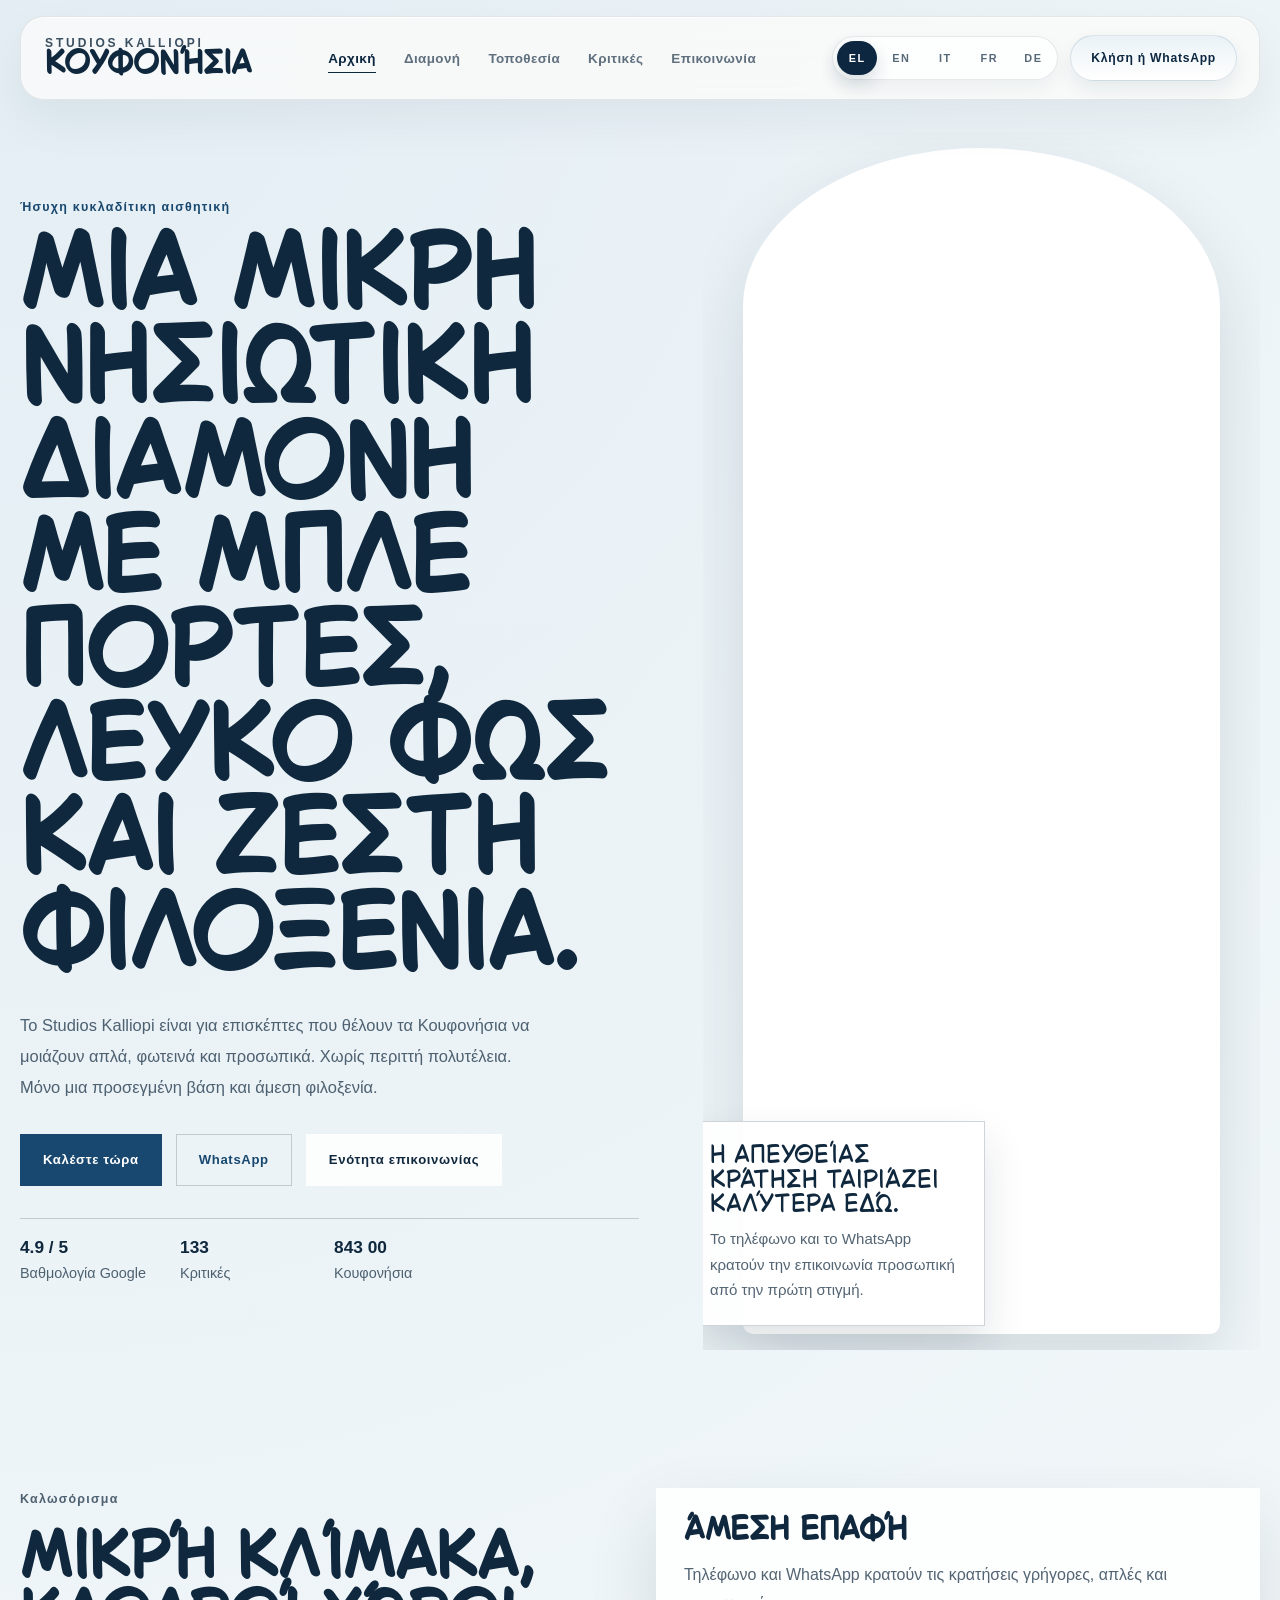
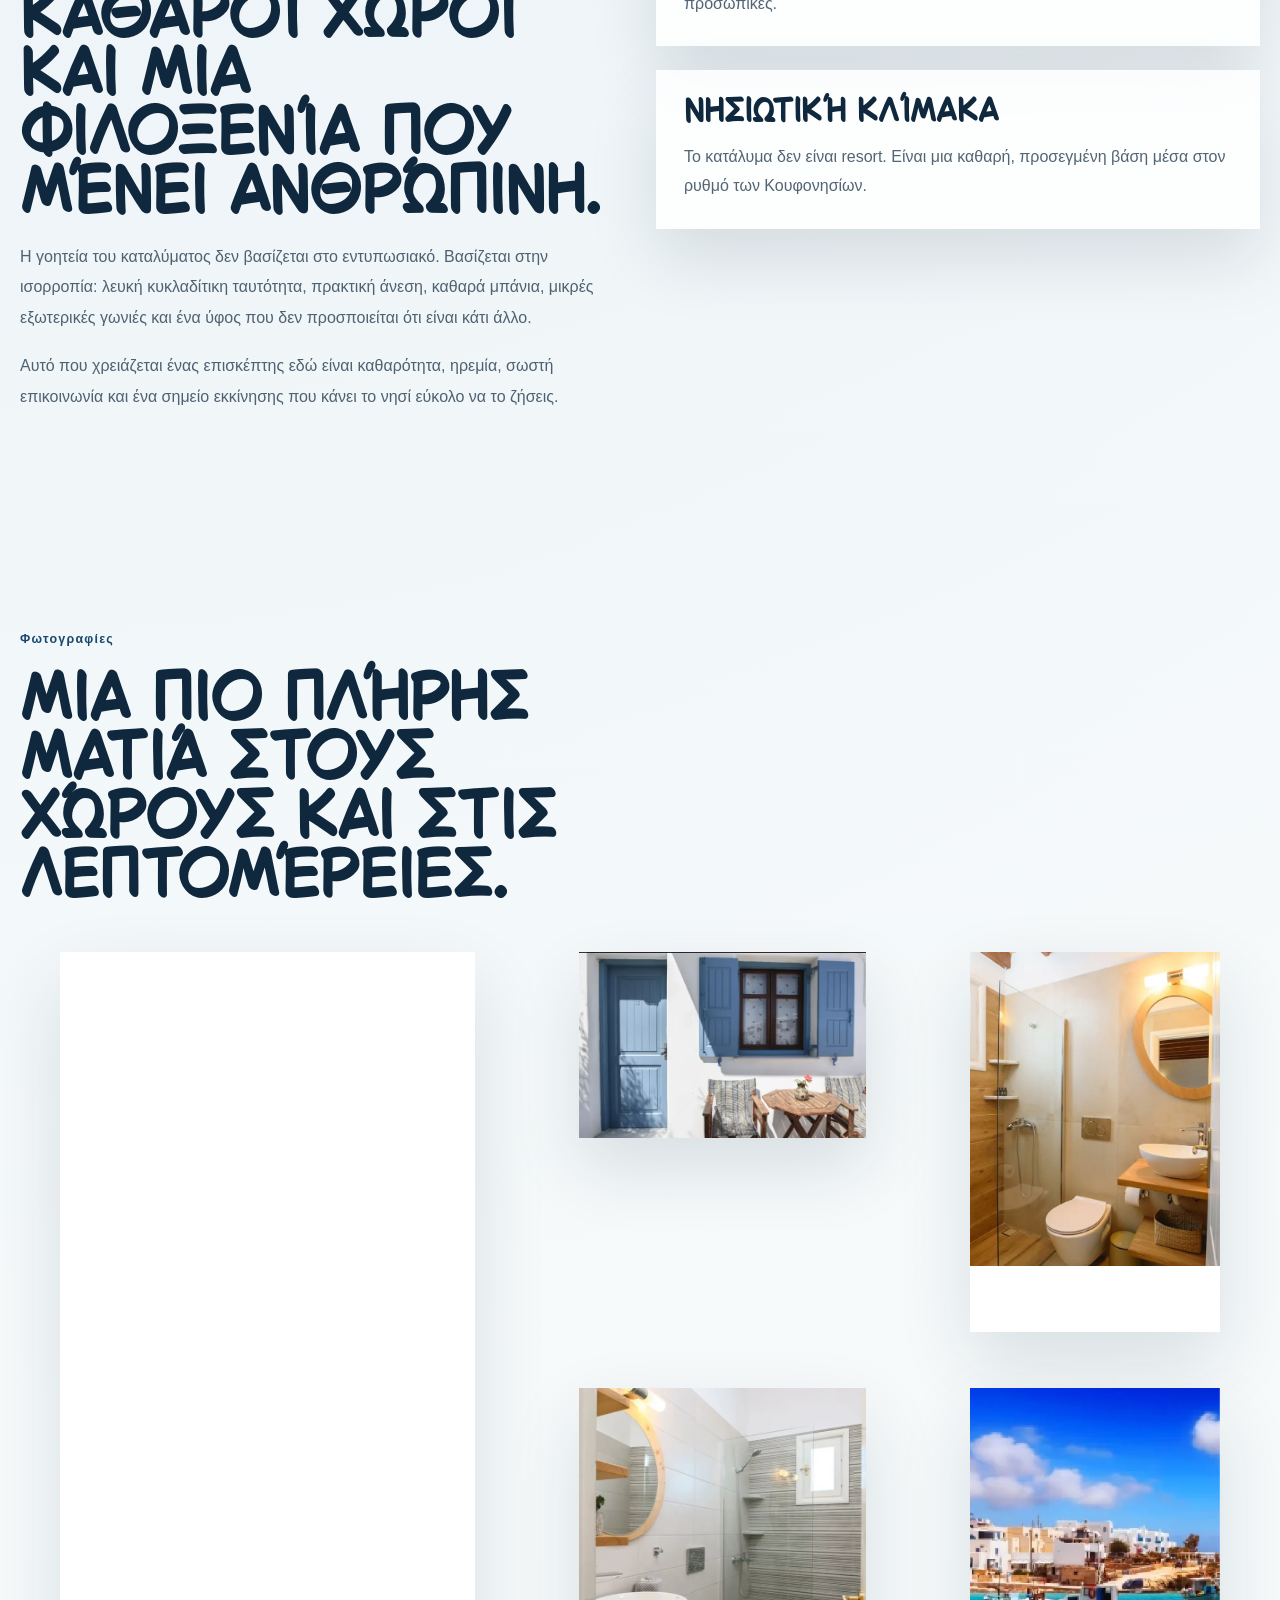
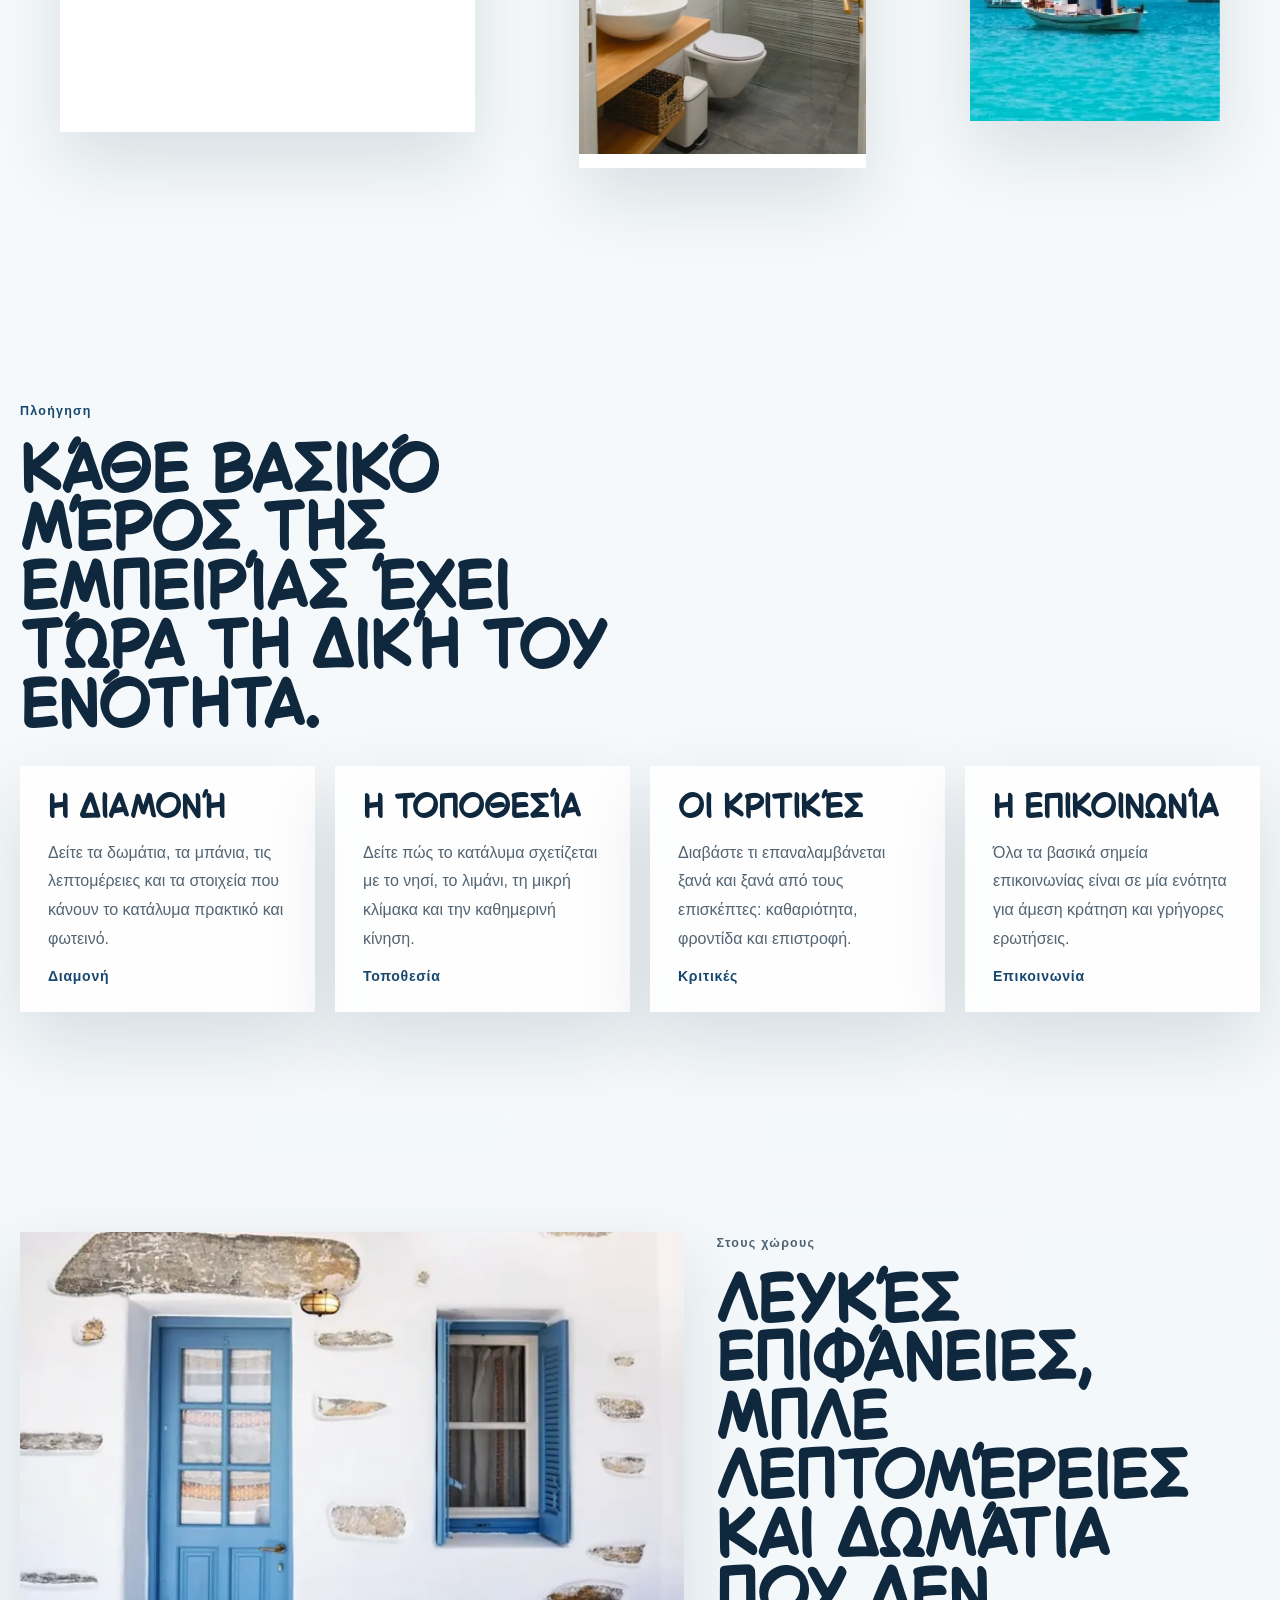
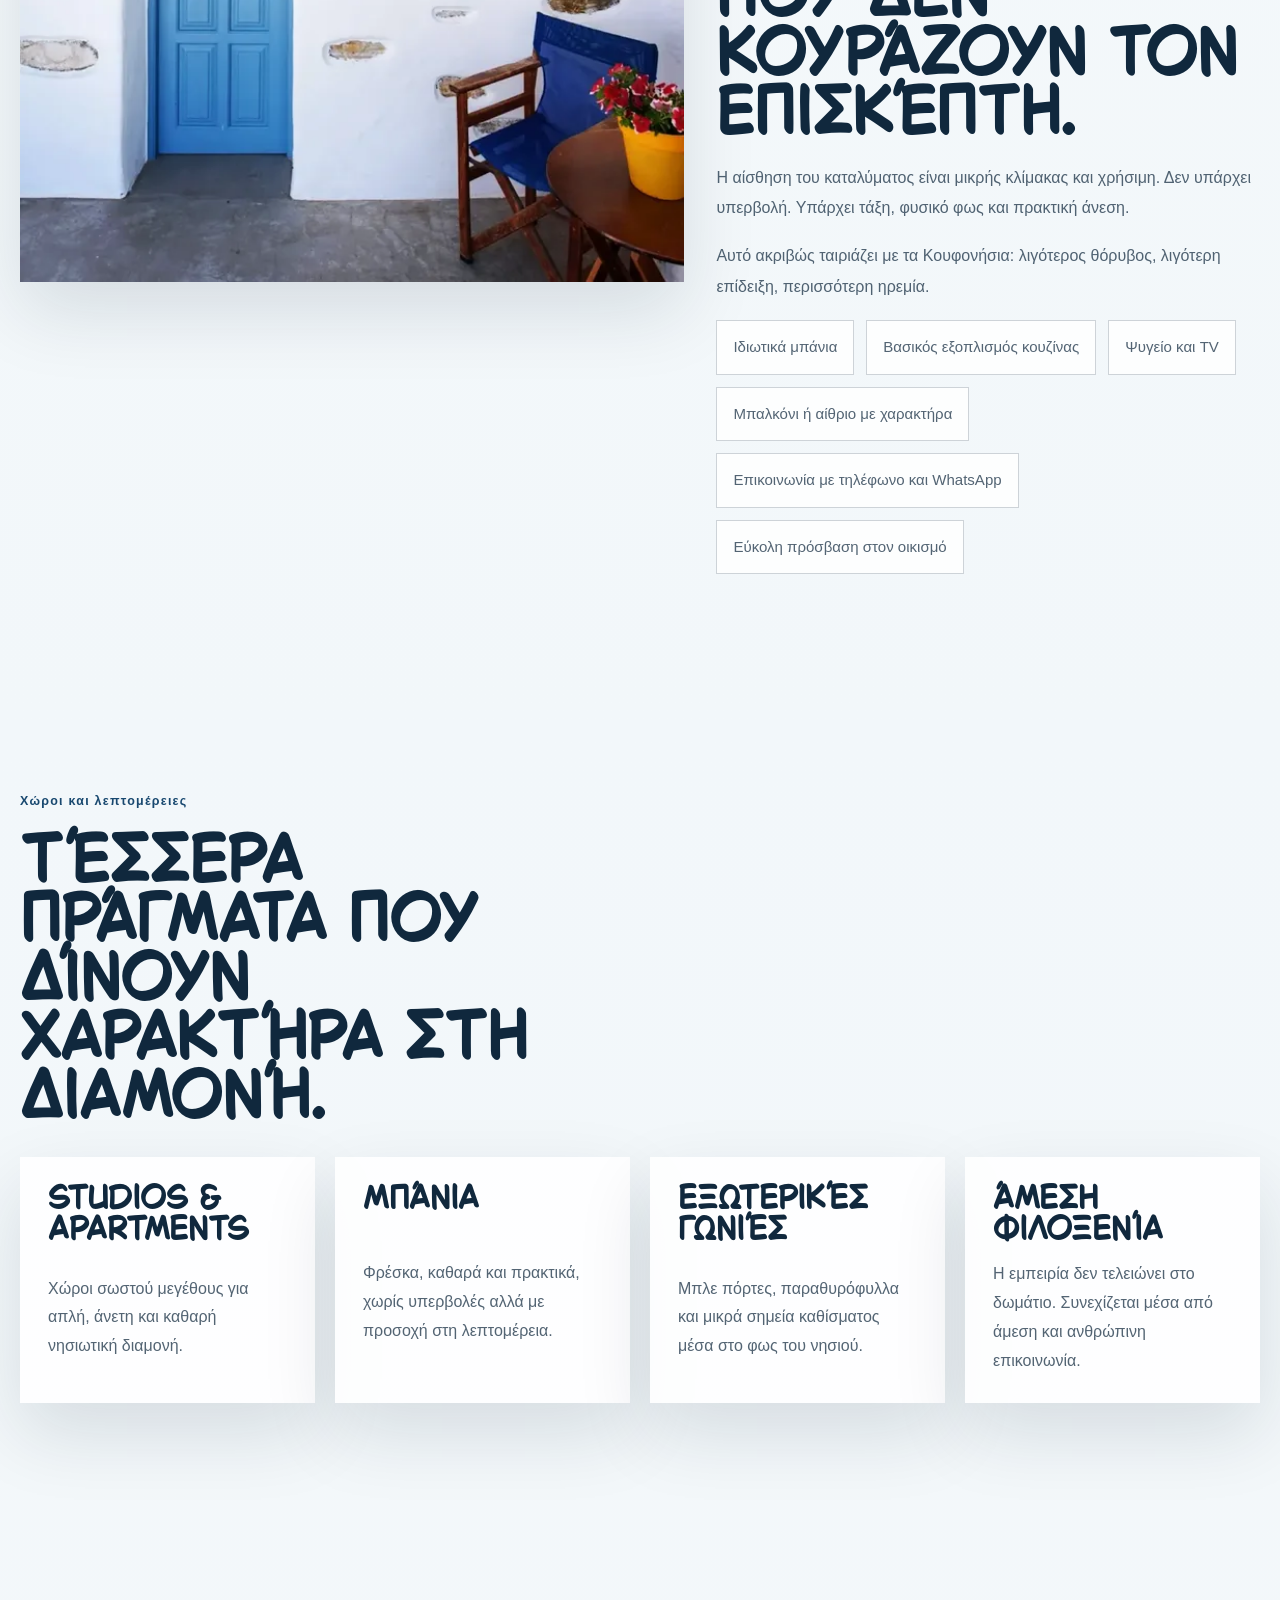
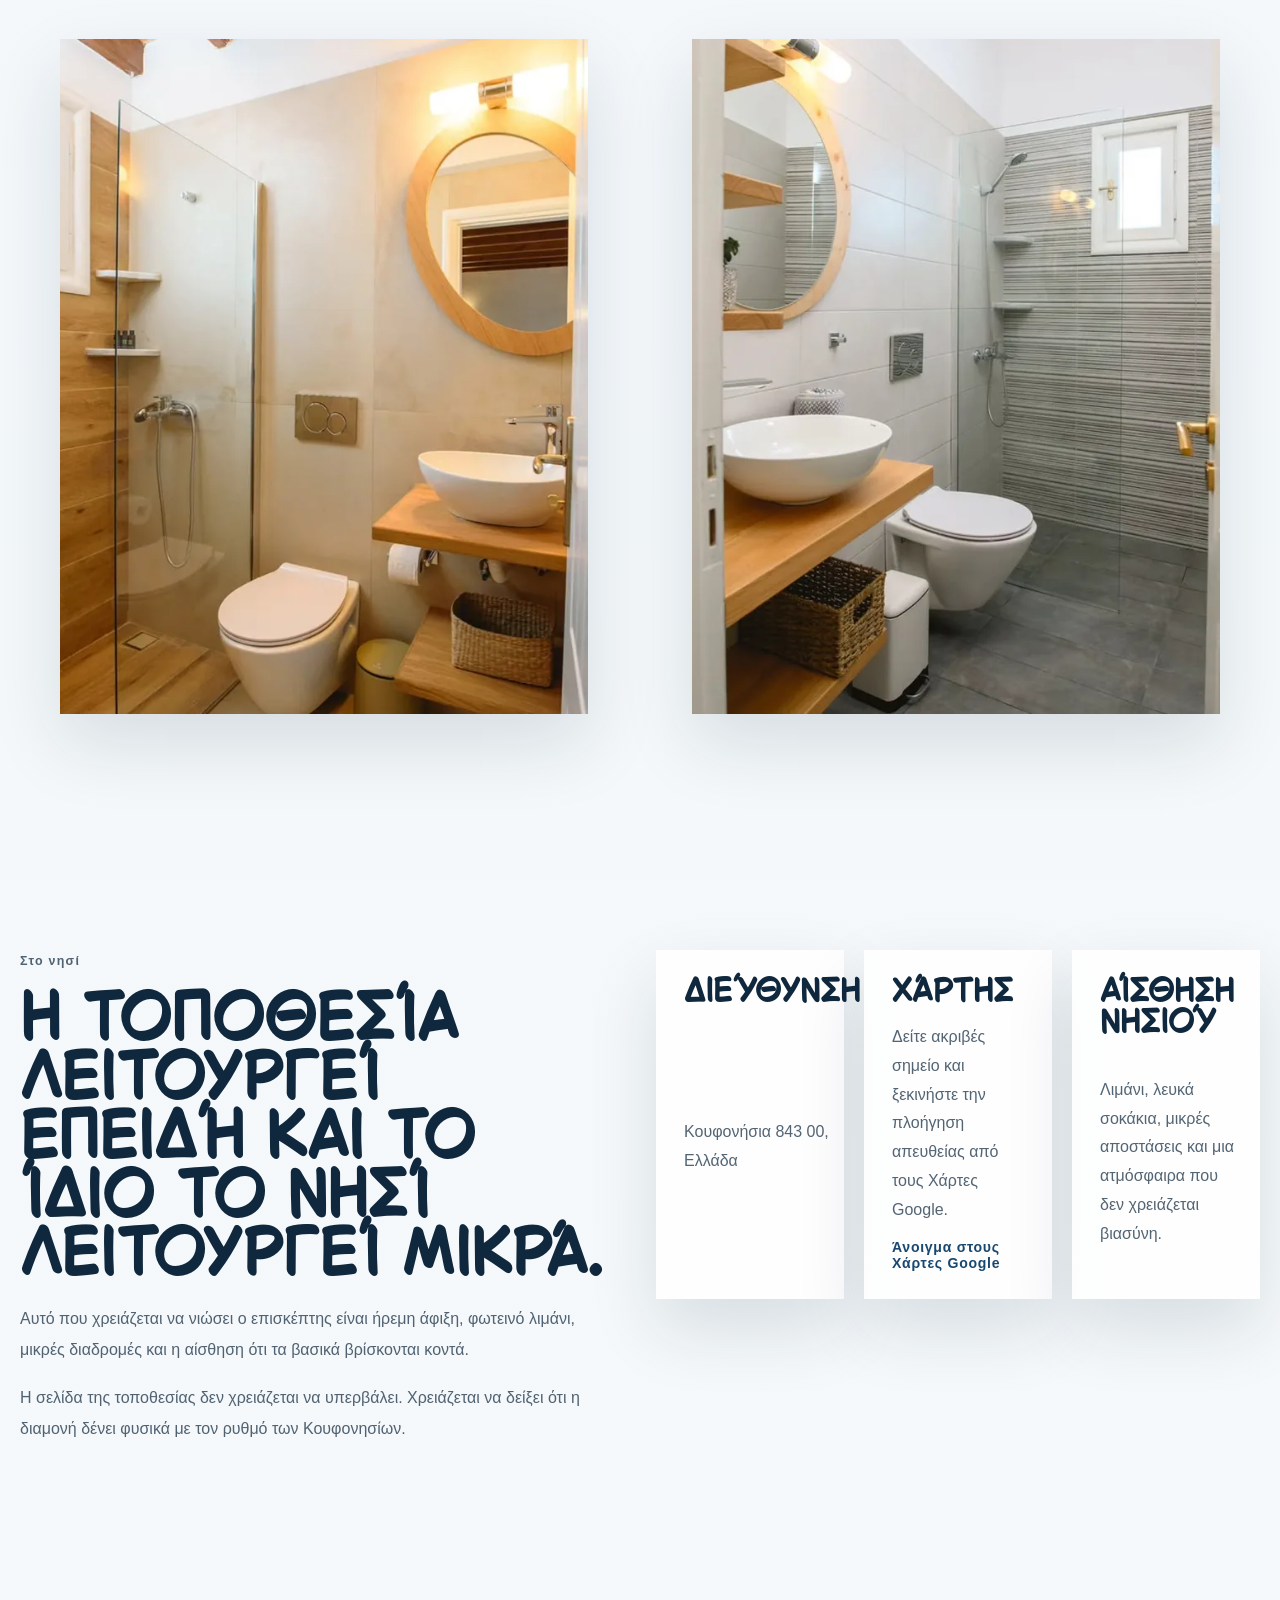
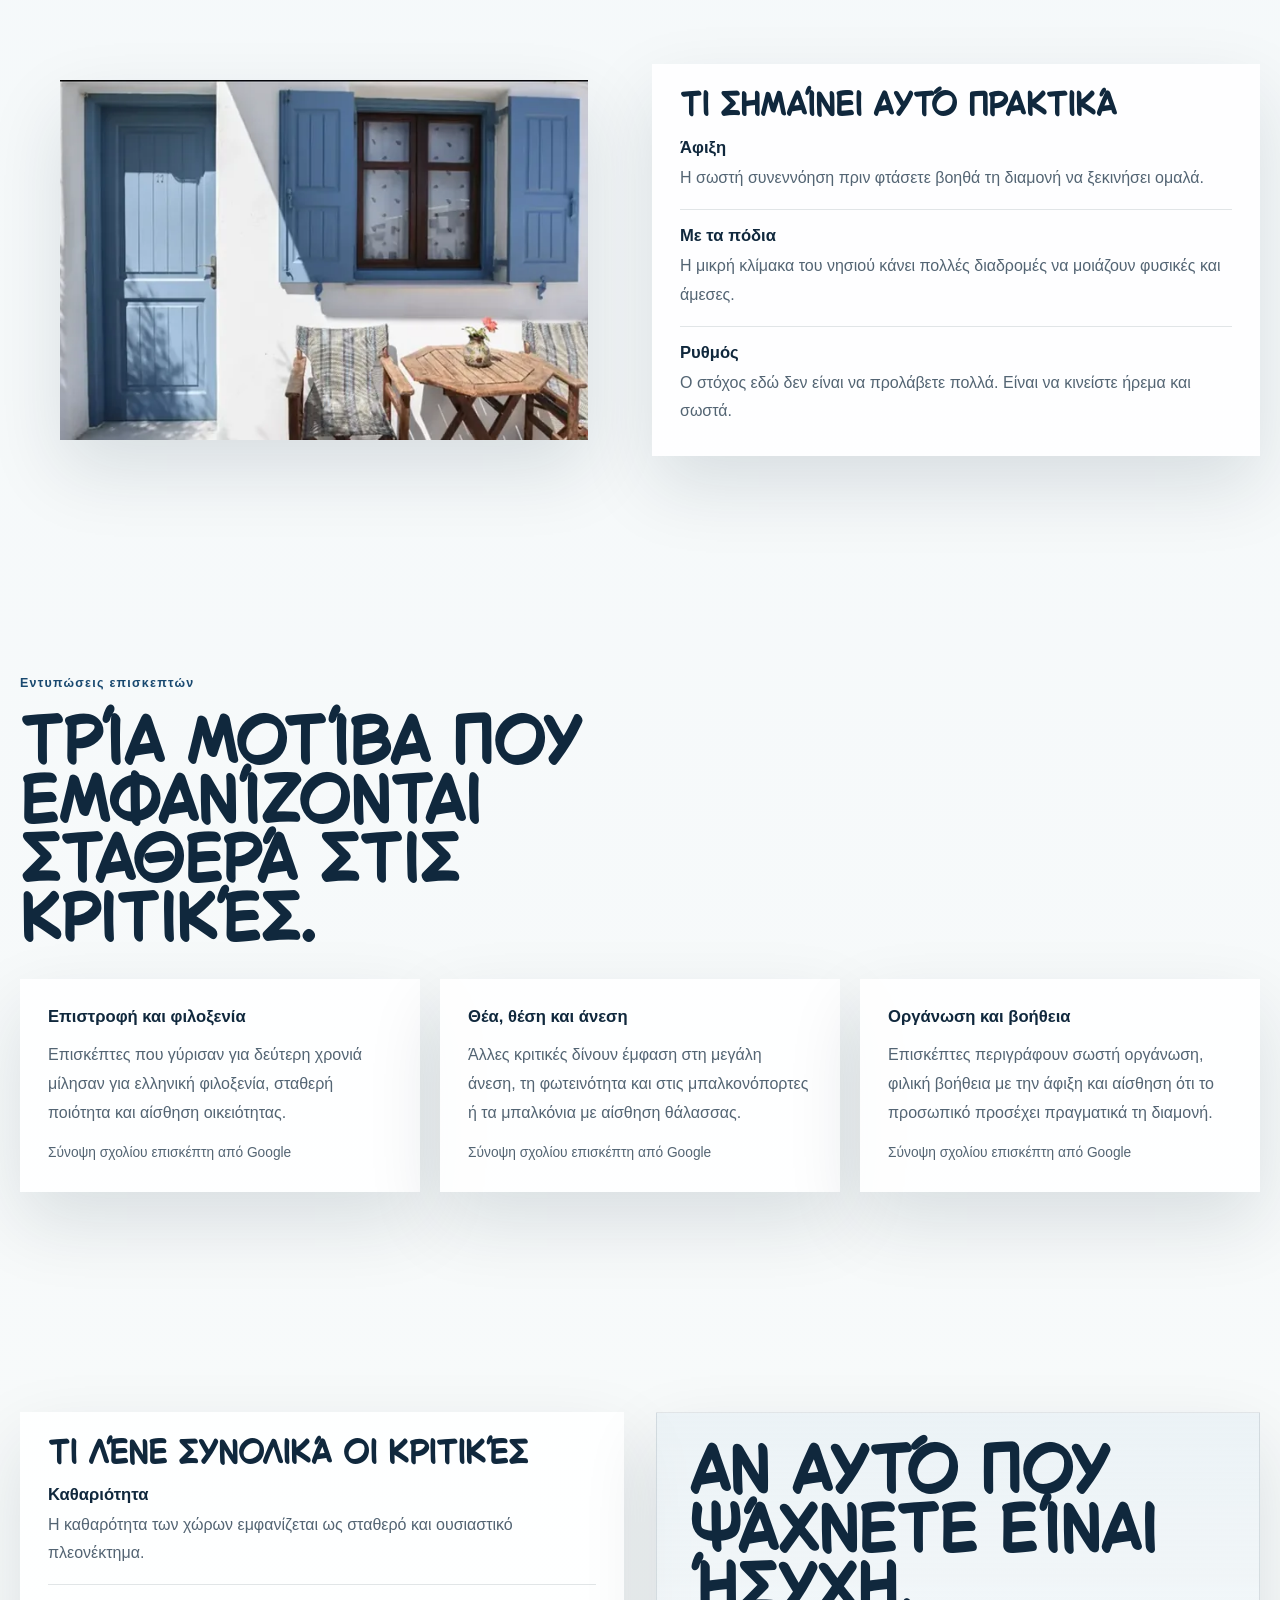
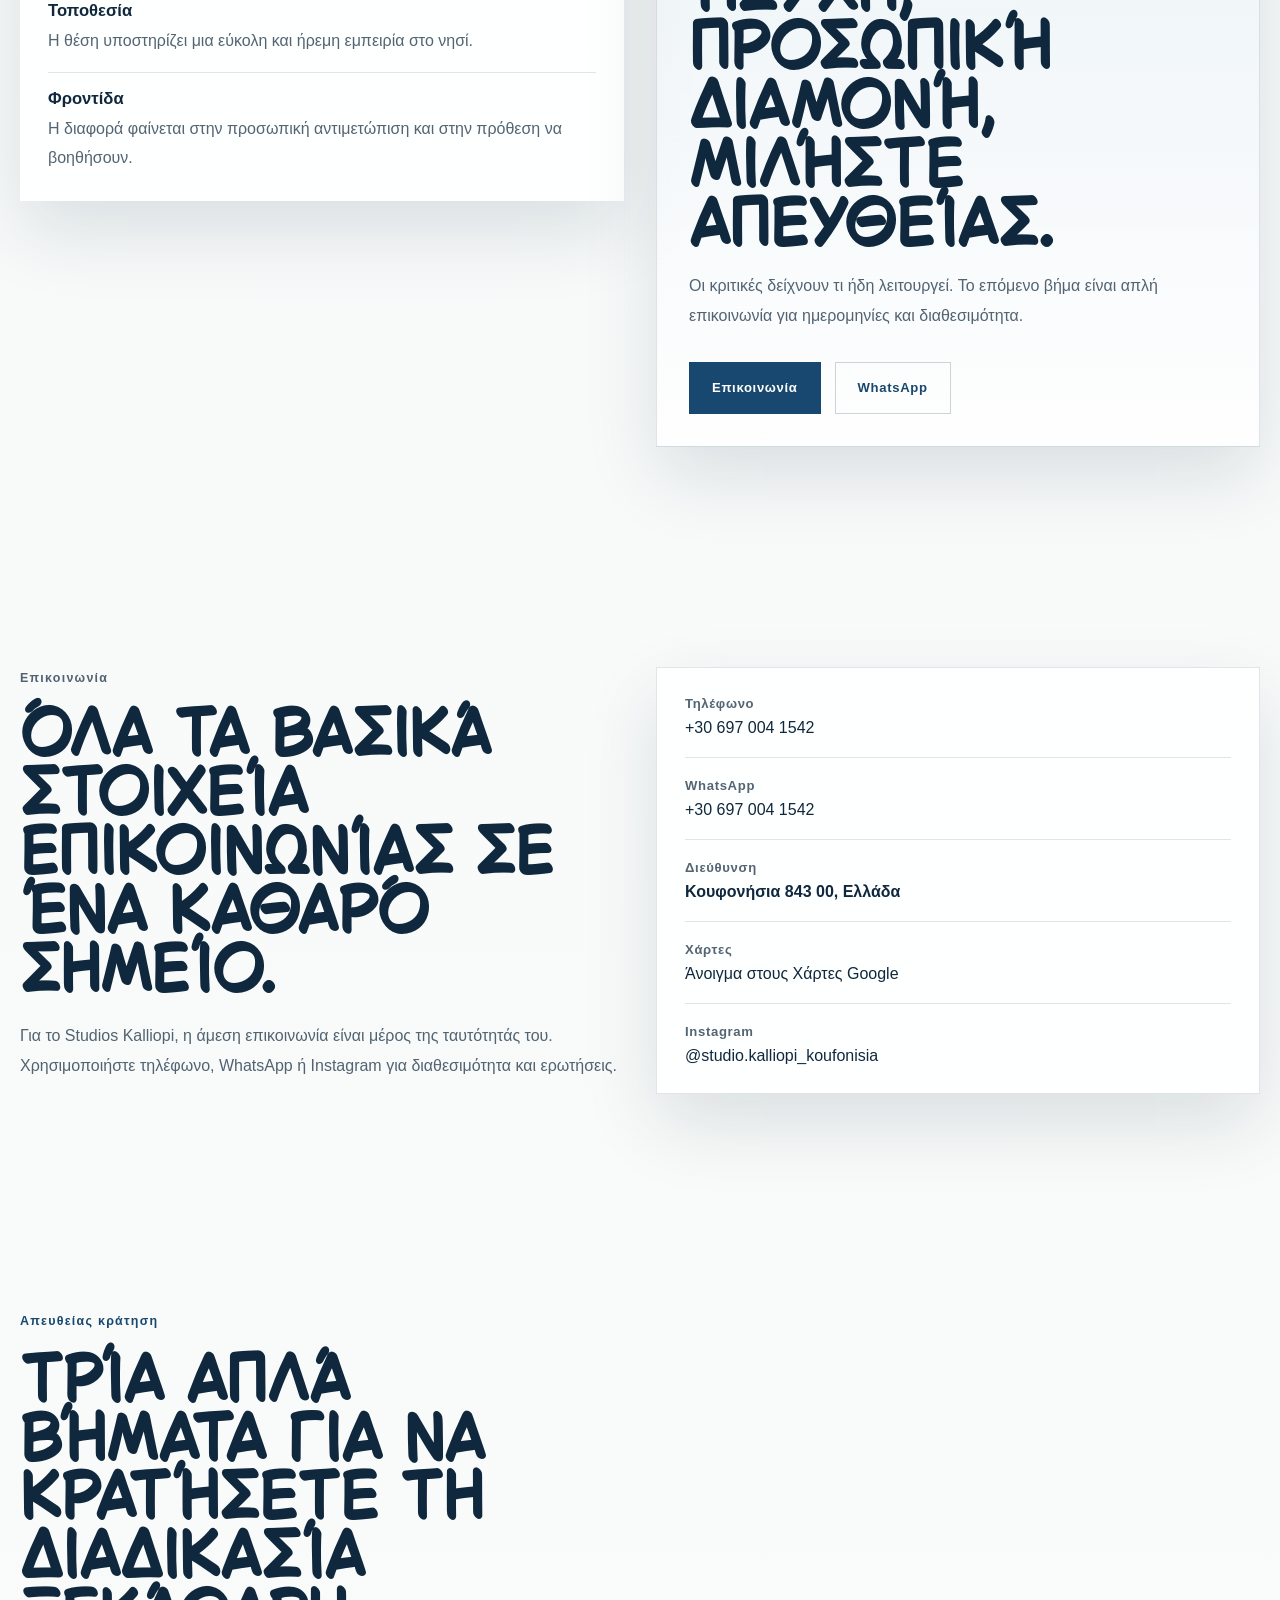
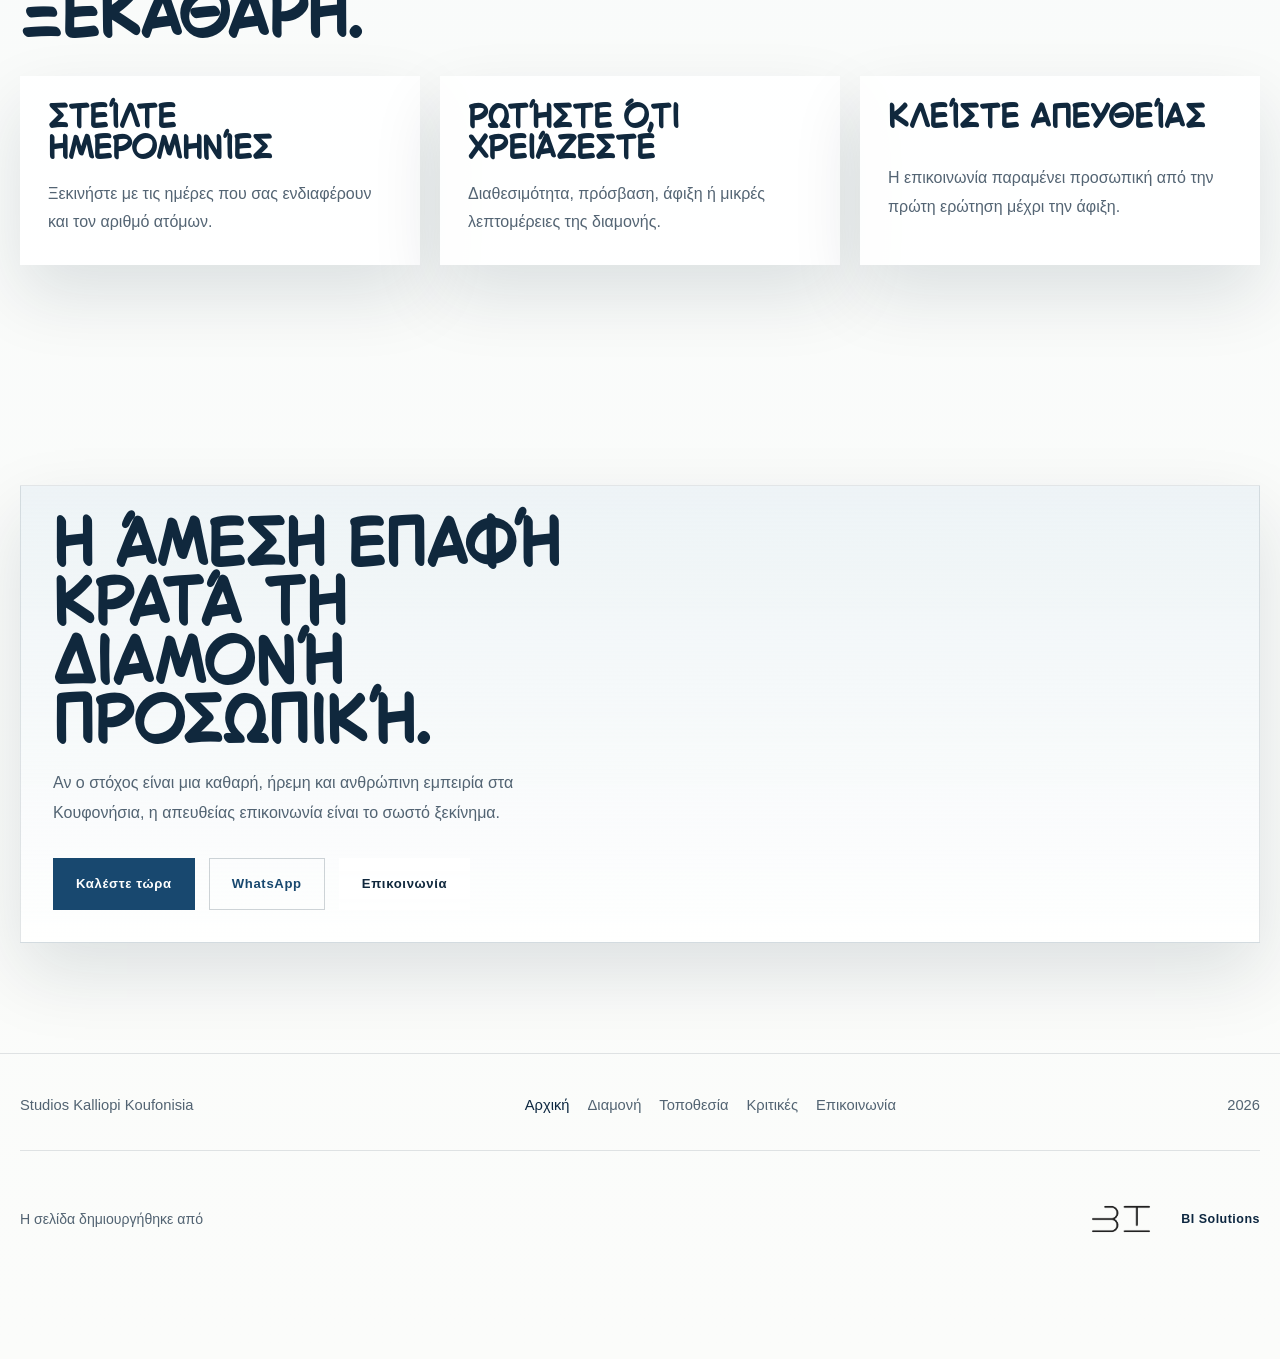
==== commit 717c1b96: "Update_uppercase_title_and_Calibri" ====
--- a/index.html
+++ b/index.html
@@ -136,7 +136,7 @@
       <div class="container page-hero__grid">
         <div class="page-hero__copy reveal reveal-left">
           <p class="page-hero__eyebrow" data-i18n="homeEyebrow">Ήσυχη κυκλαδίτικη αισθητική</p>
-          <h1 data-i18n="homeTitle">Μια μικρή νησιωτική διαμονή με μπλε πόρτες, λευκό φως και ζεστή φιλοξενία.</h1>
+          <h1 data-i18n="homeTitle">ΜΙΑ ΜΙΚΡΗ ΝΗΣΙΩΤΙΚΗ ΔΙΑΜΟΝΗ ΜΕ ΜΠΛΕ ΠΟΡΤΕΣ, ΛΕΥΚΟ ΦΩΣ ΚΑΙ ΖΕΣΤΗ ΦΙΛΟΞΕΝΙΑ.</h1>
           <p class="page-hero__lede" data-i18n="homeLede">
             Το Studios Kalliopi είναι για επισκέπτες που θέλουν τα Κουφονήσια να μοιάζουν απλά,
             φωτεινά και προσωπικά. Χωρίς περιττή πολυτέλεια. Μόνο μια προσεγμένη βάση και
--- a/styles.css
+++ b/styles.css
@@ -37,7 +37,7 @@
 body {
   margin: 0;
   min-height: 100vh;
-  font-family: "Bubble Sans", sans-serif;
+  font-family: "Calibri", "Segoe UI", Arial, sans-serif;
   color: var(--ink);
   background:
     radial-gradient(circle at top left, rgba(217, 231, 240, 0.7), transparent 24%),
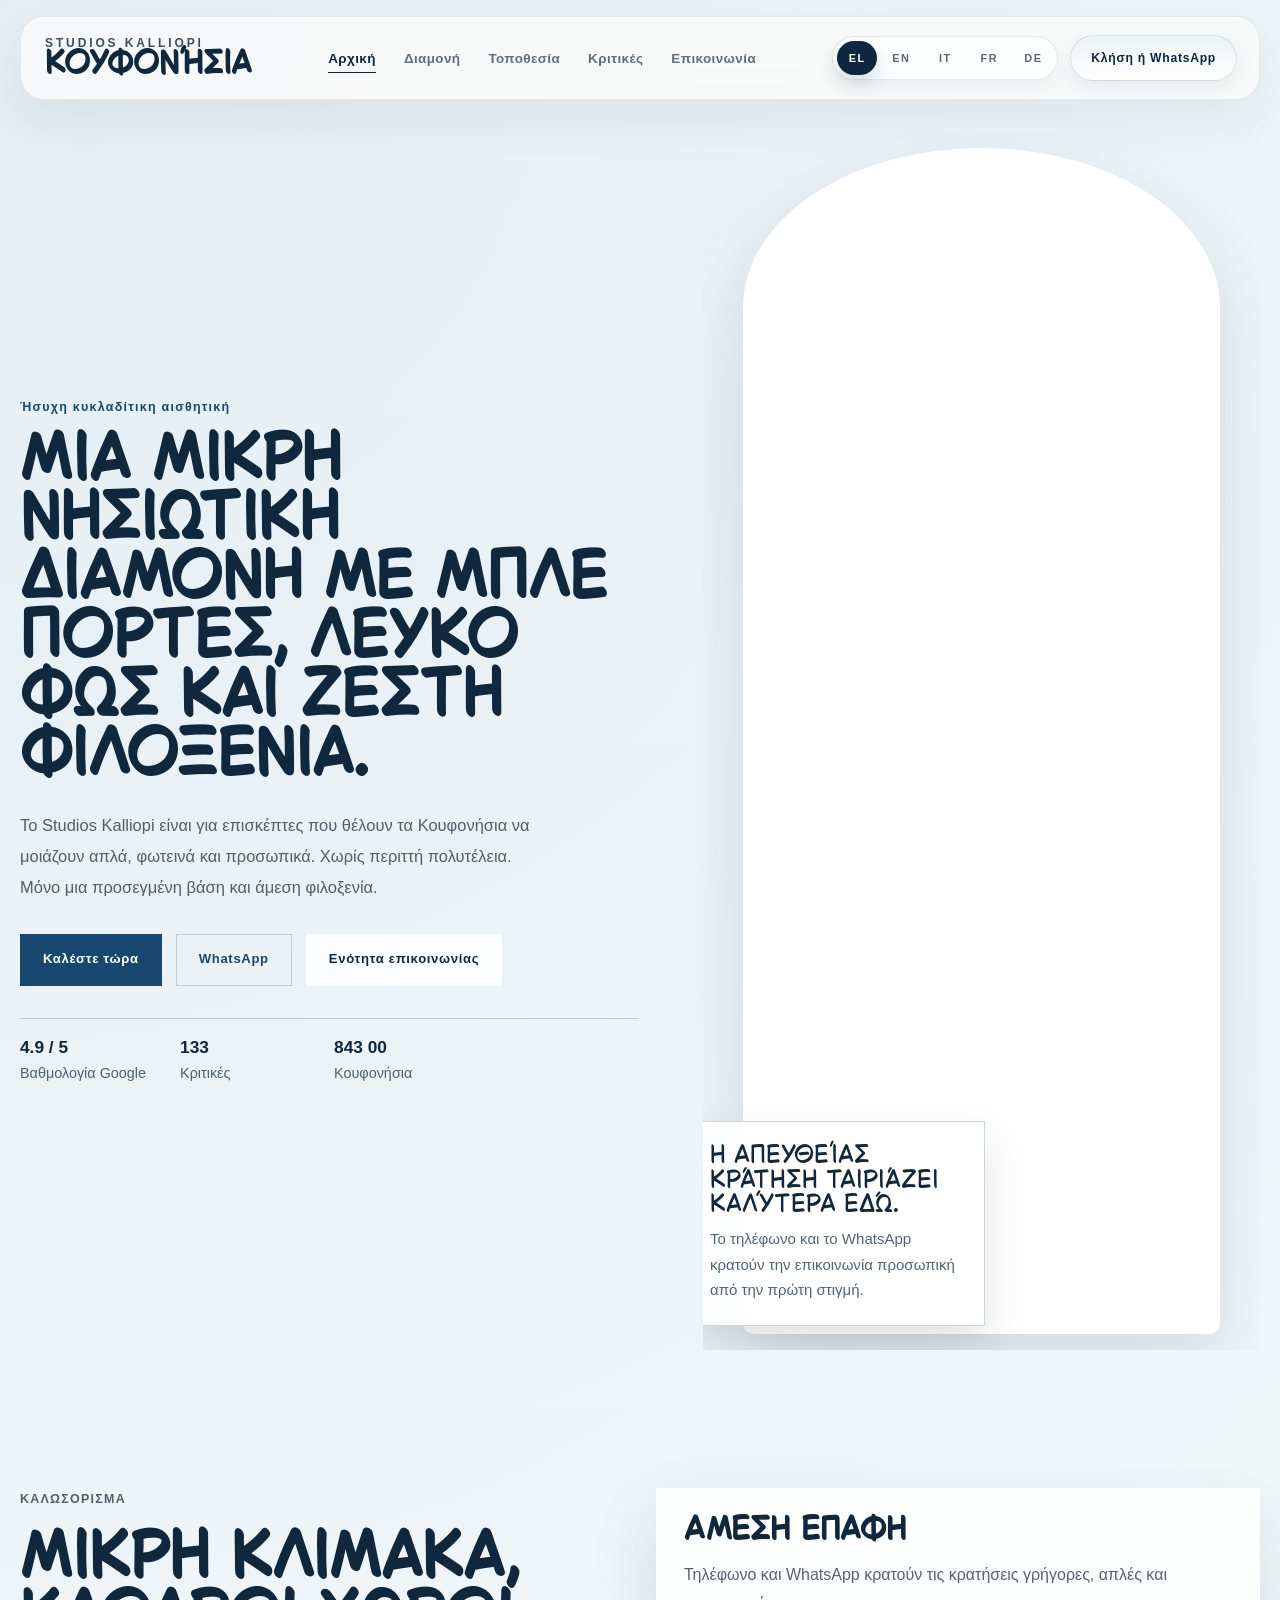
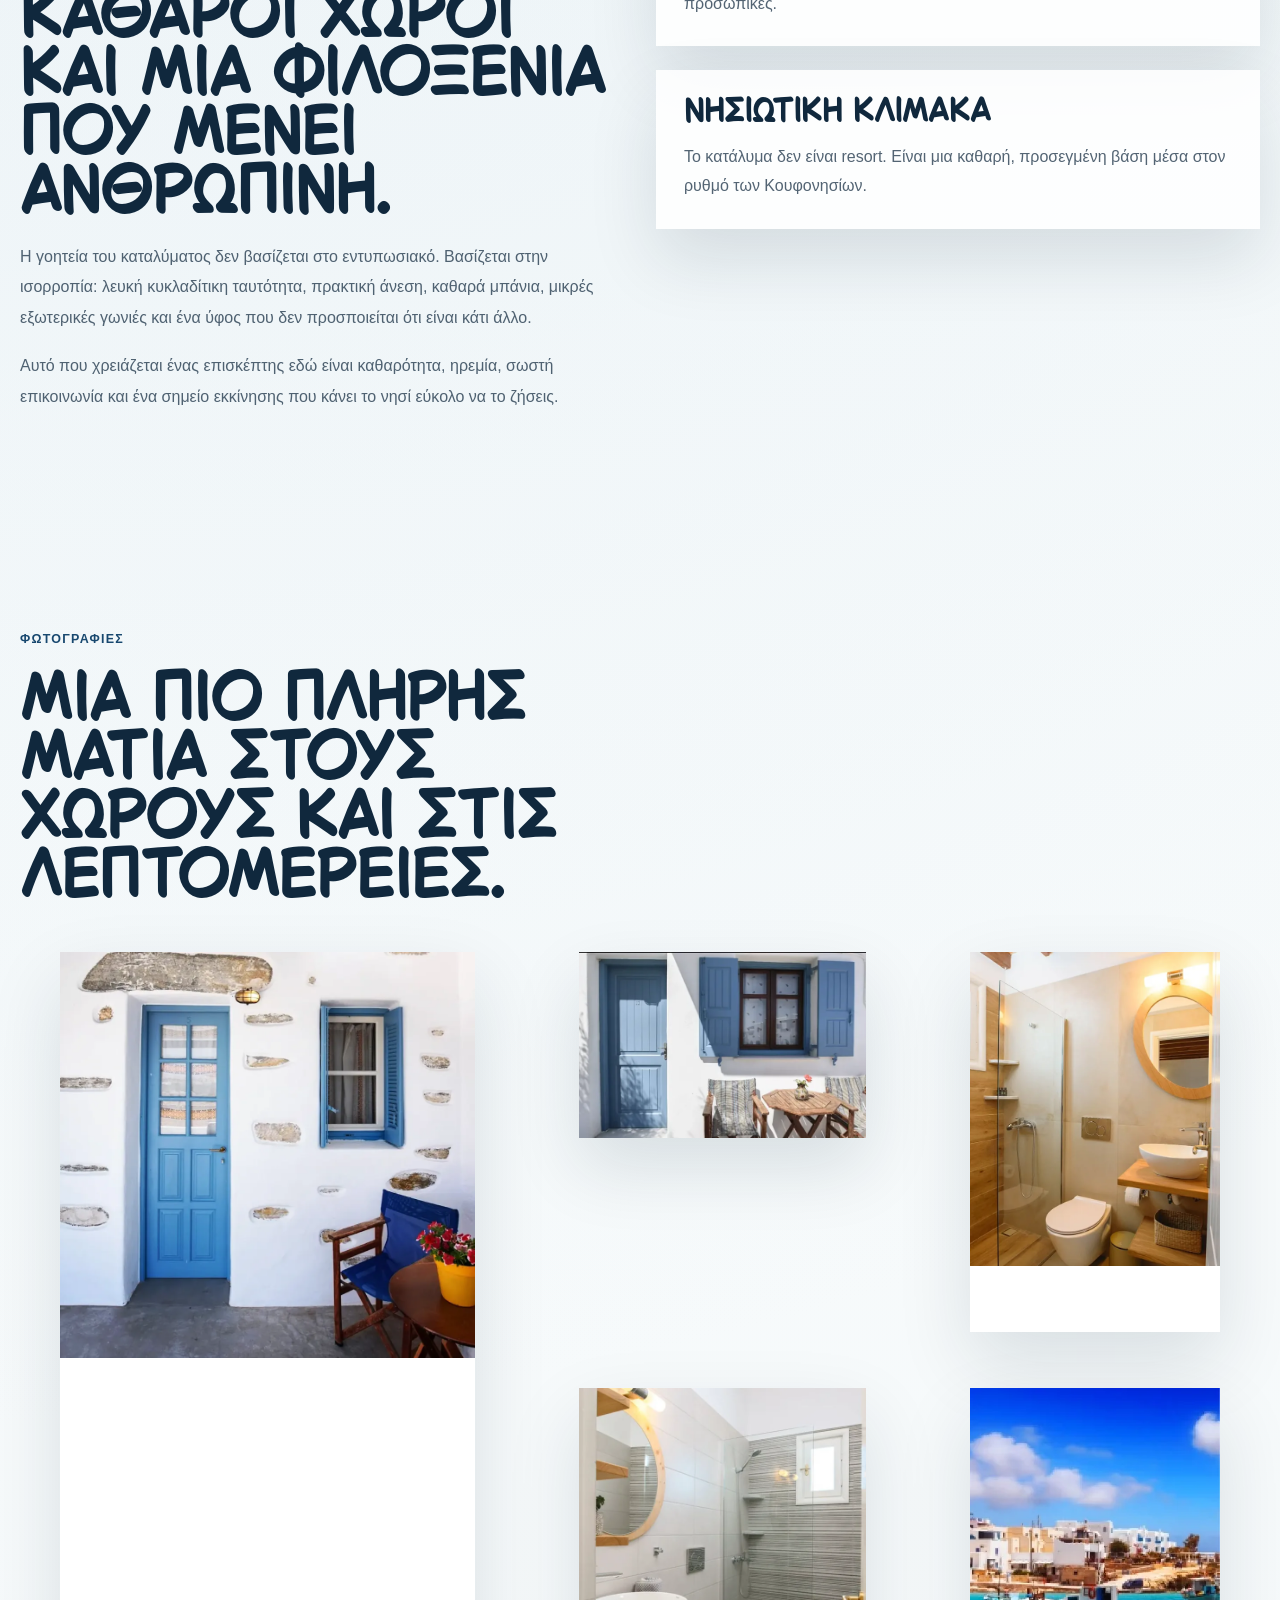
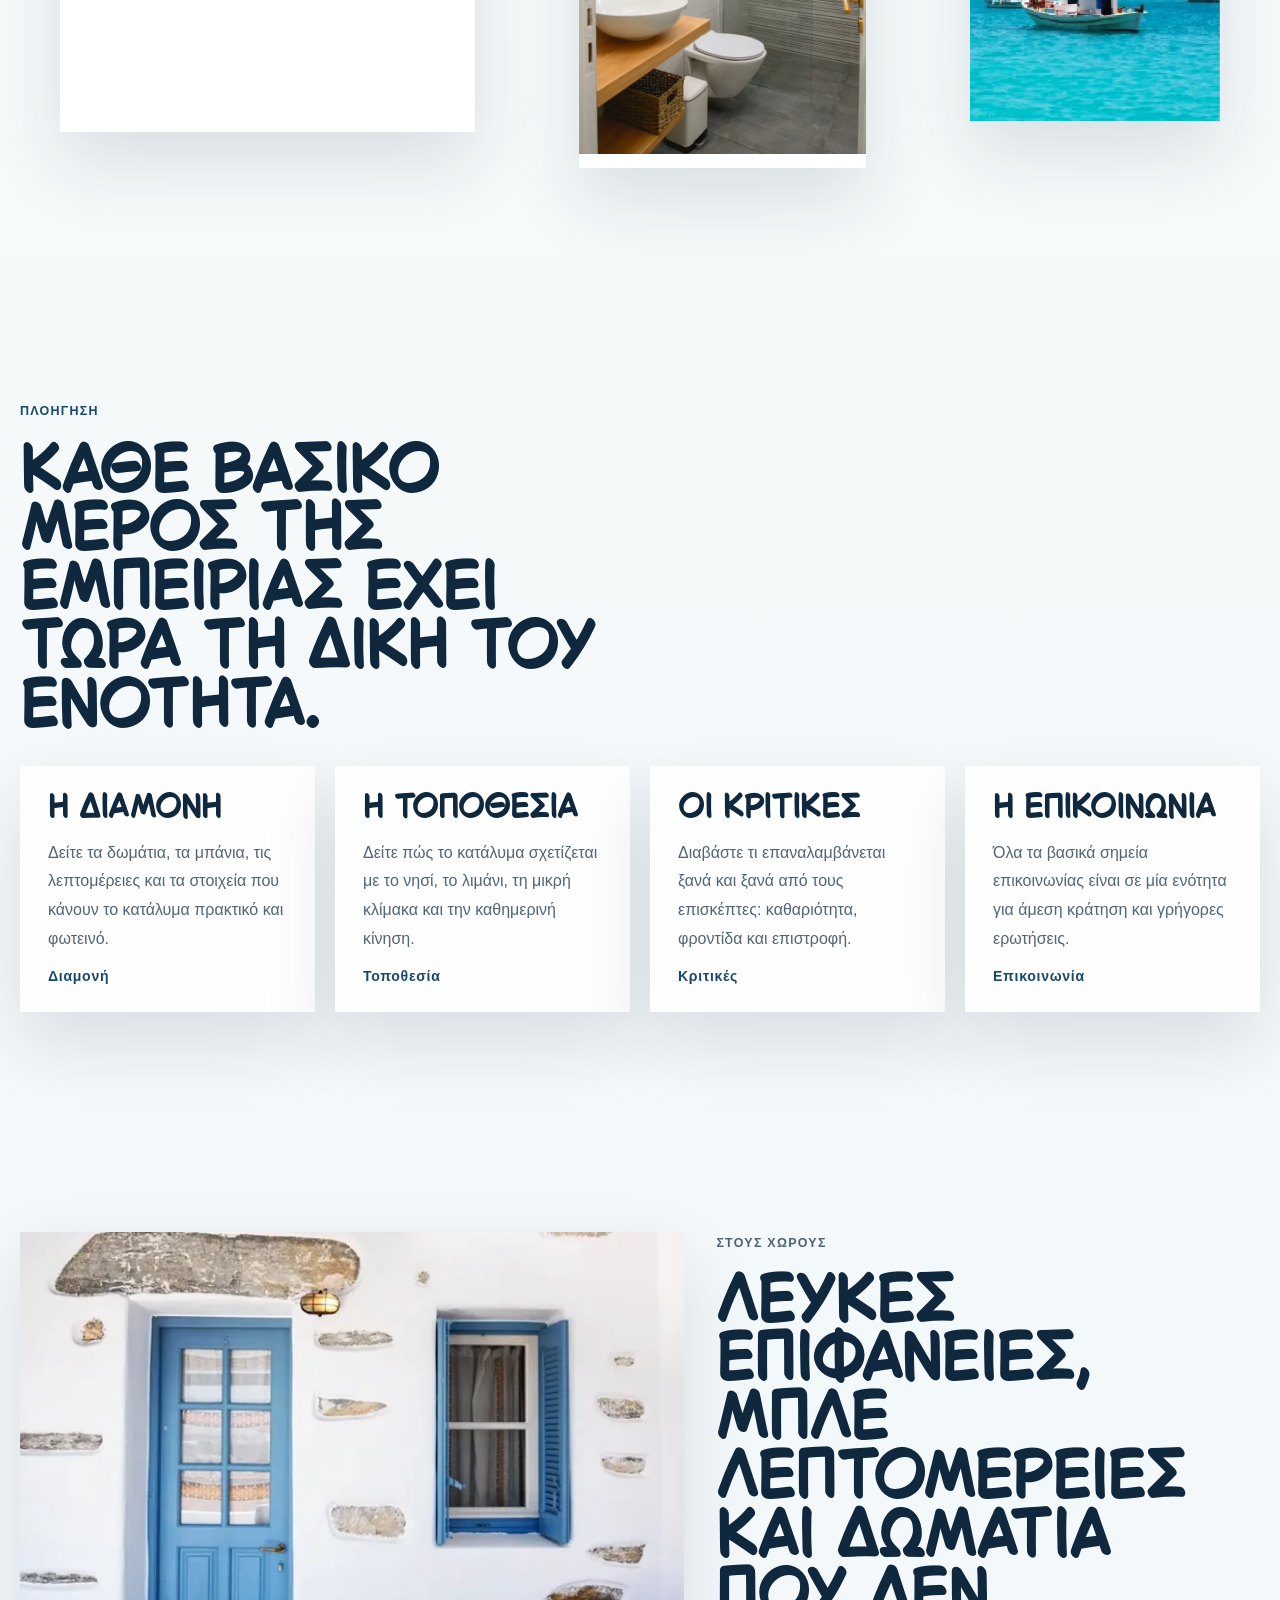
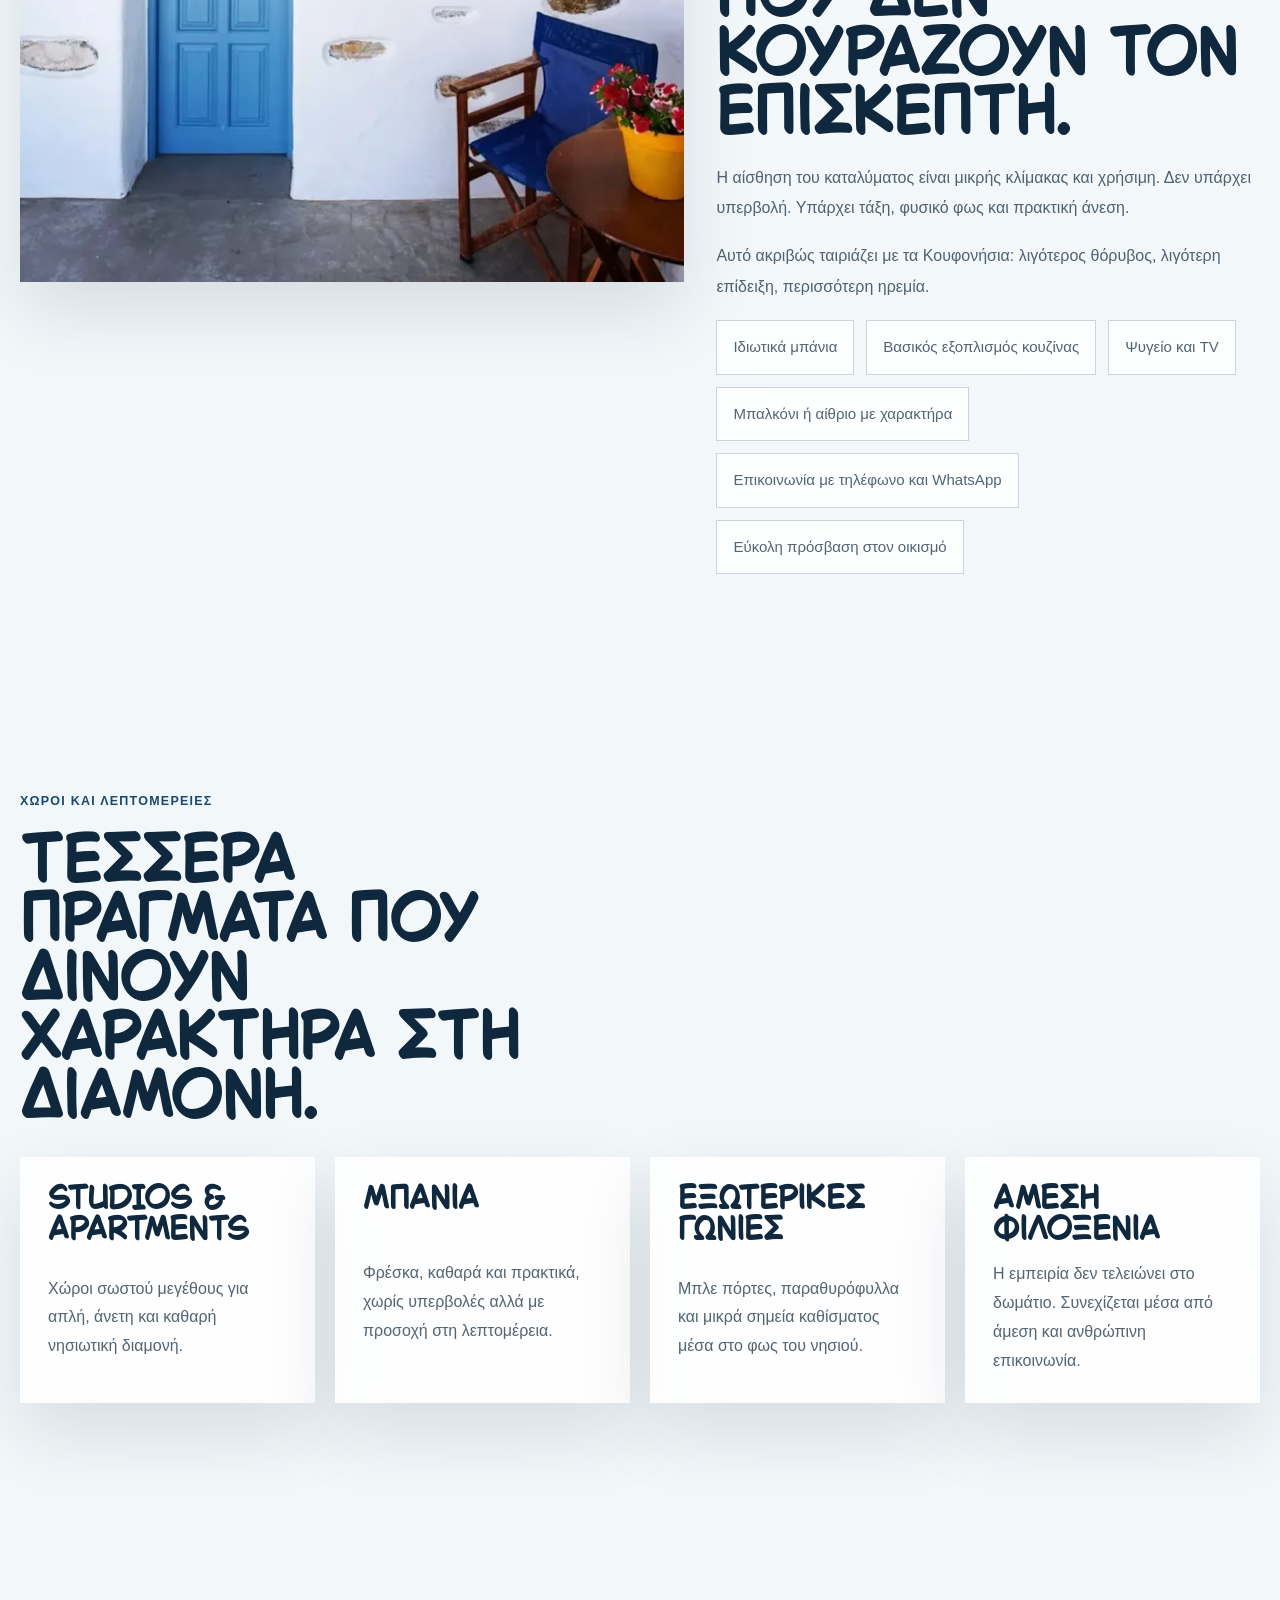
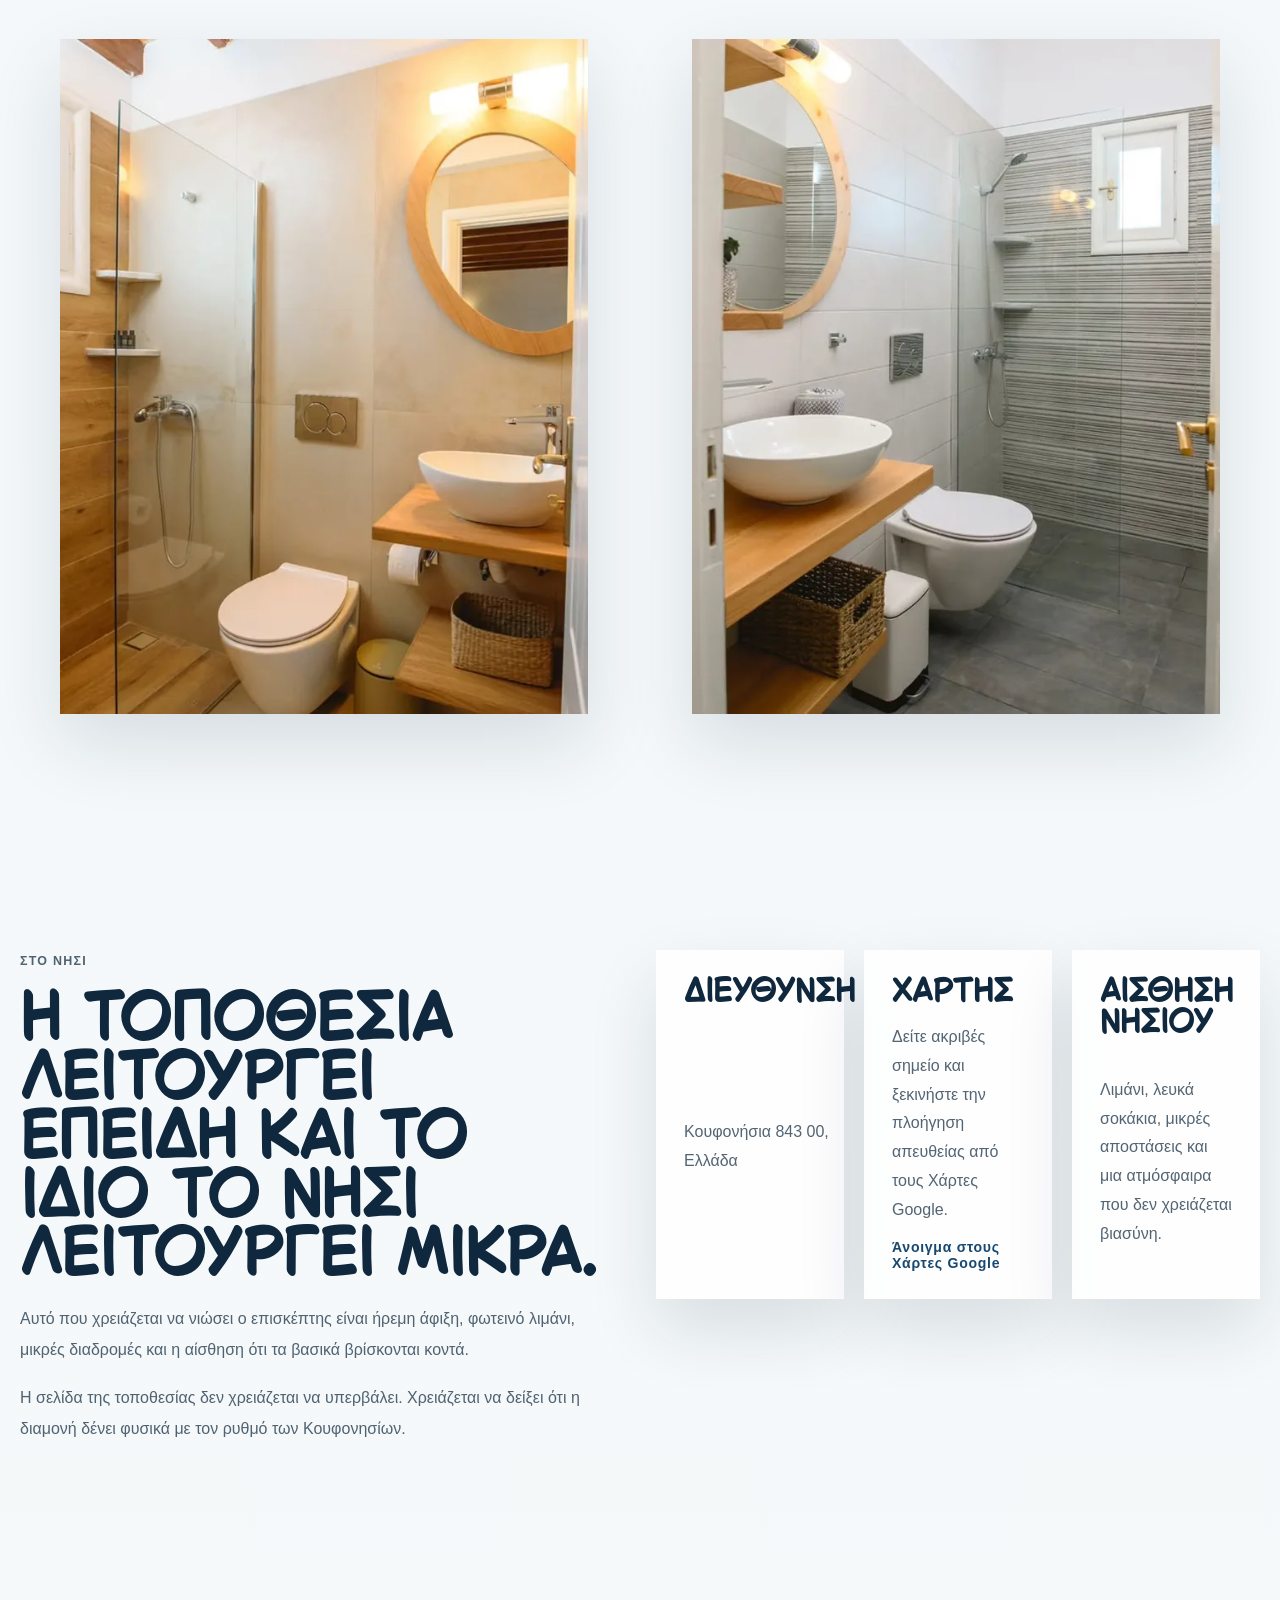
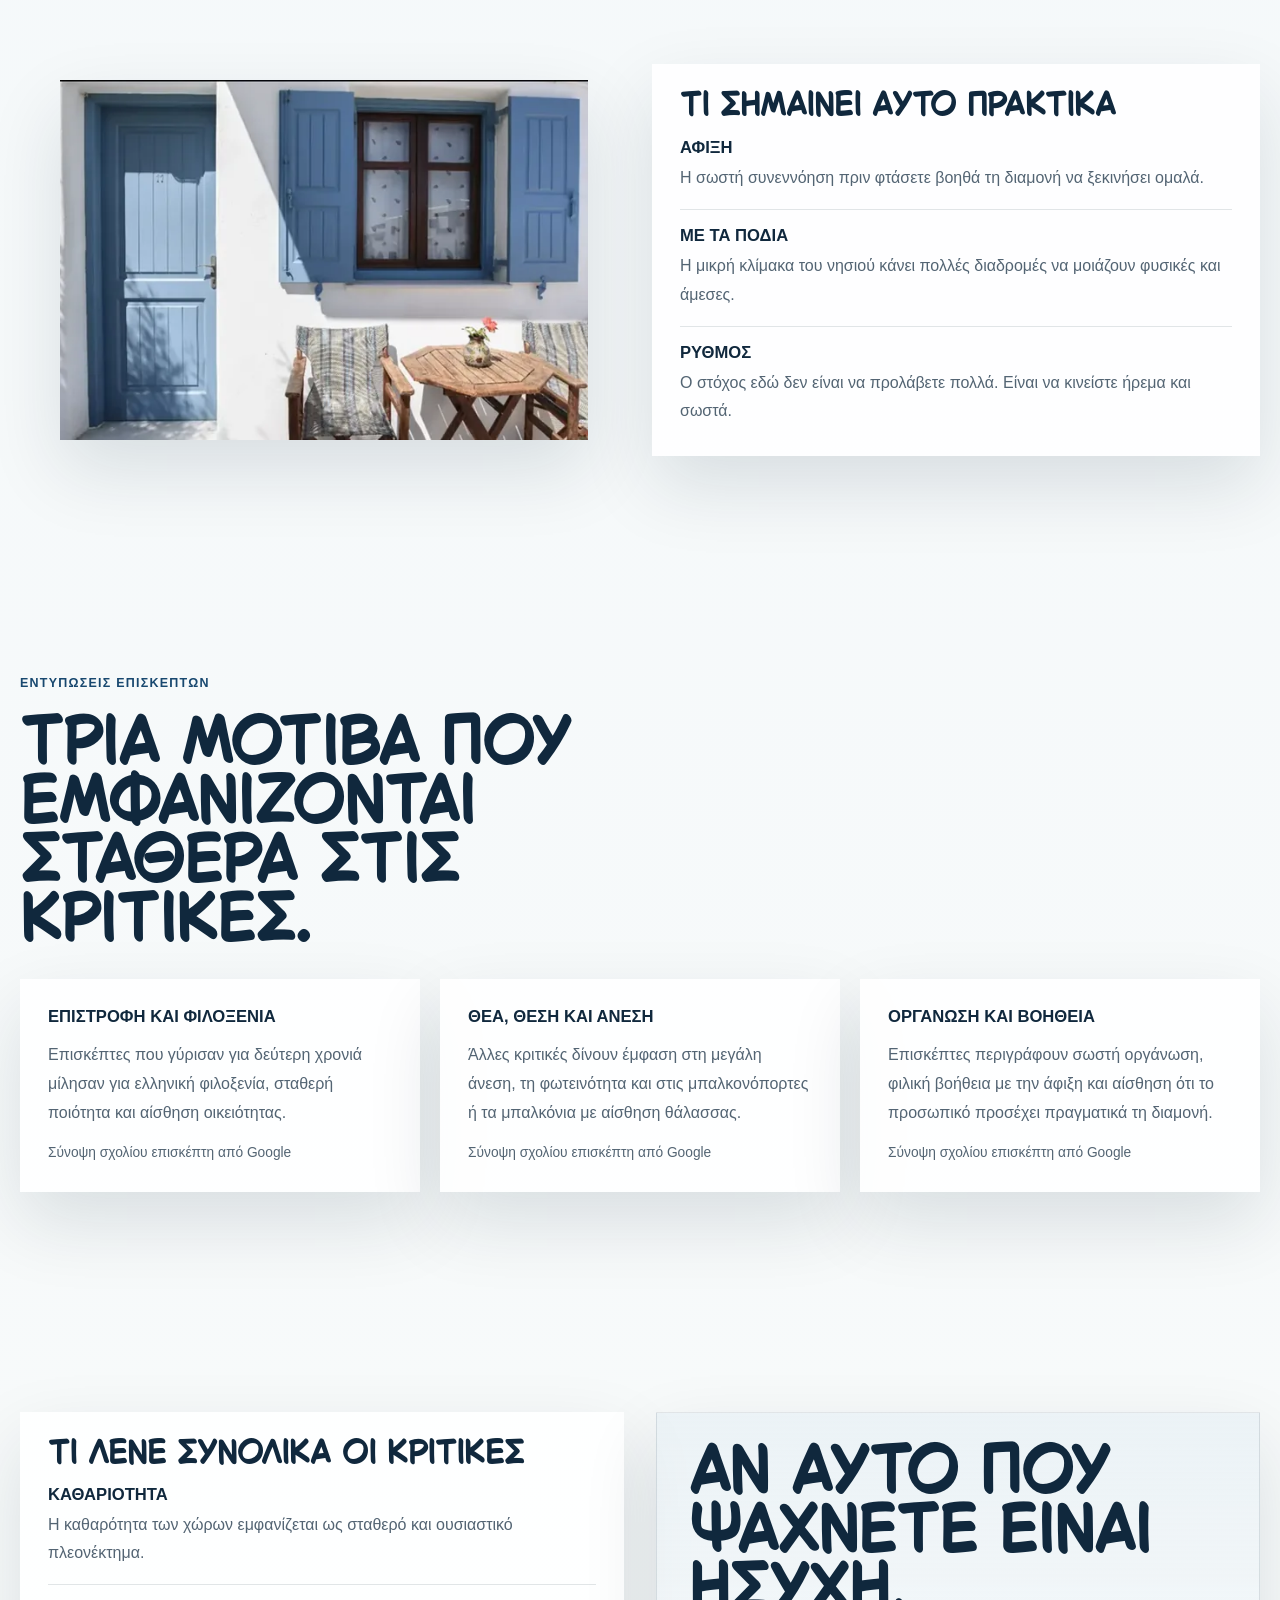
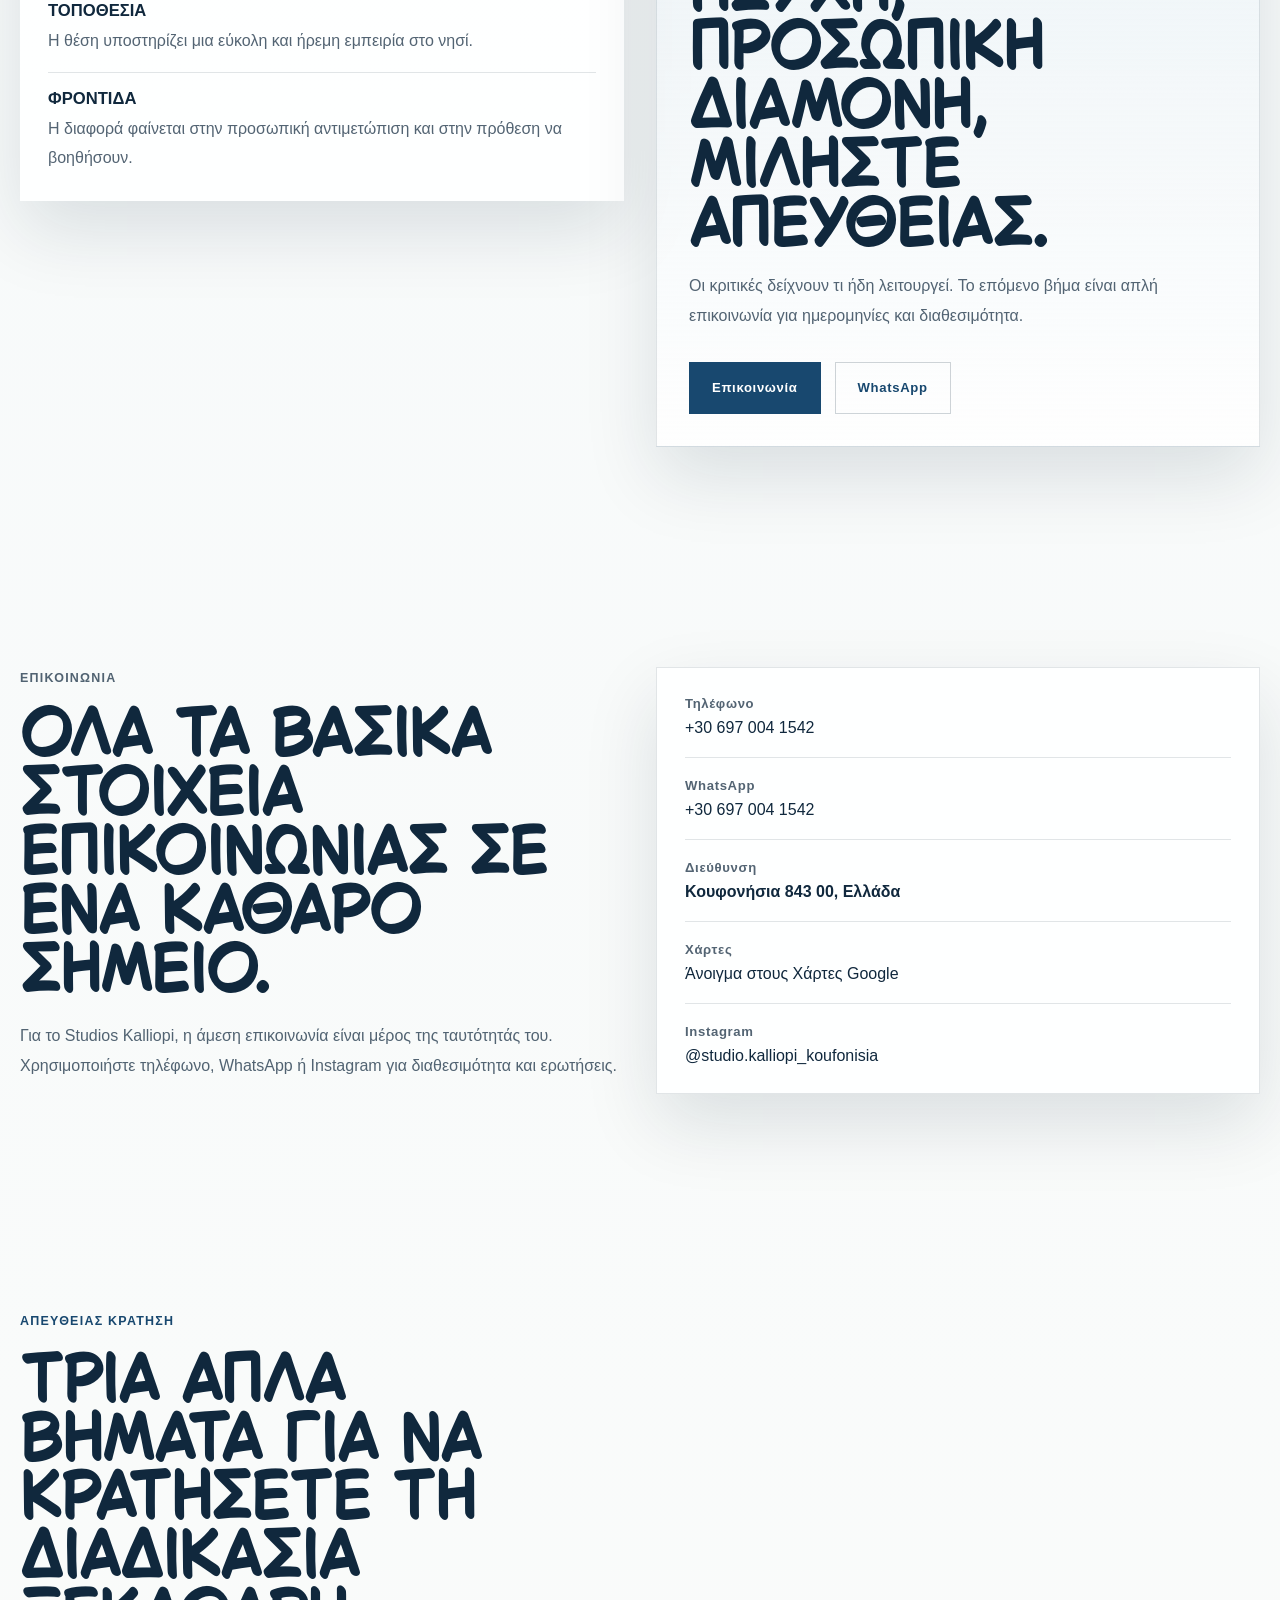
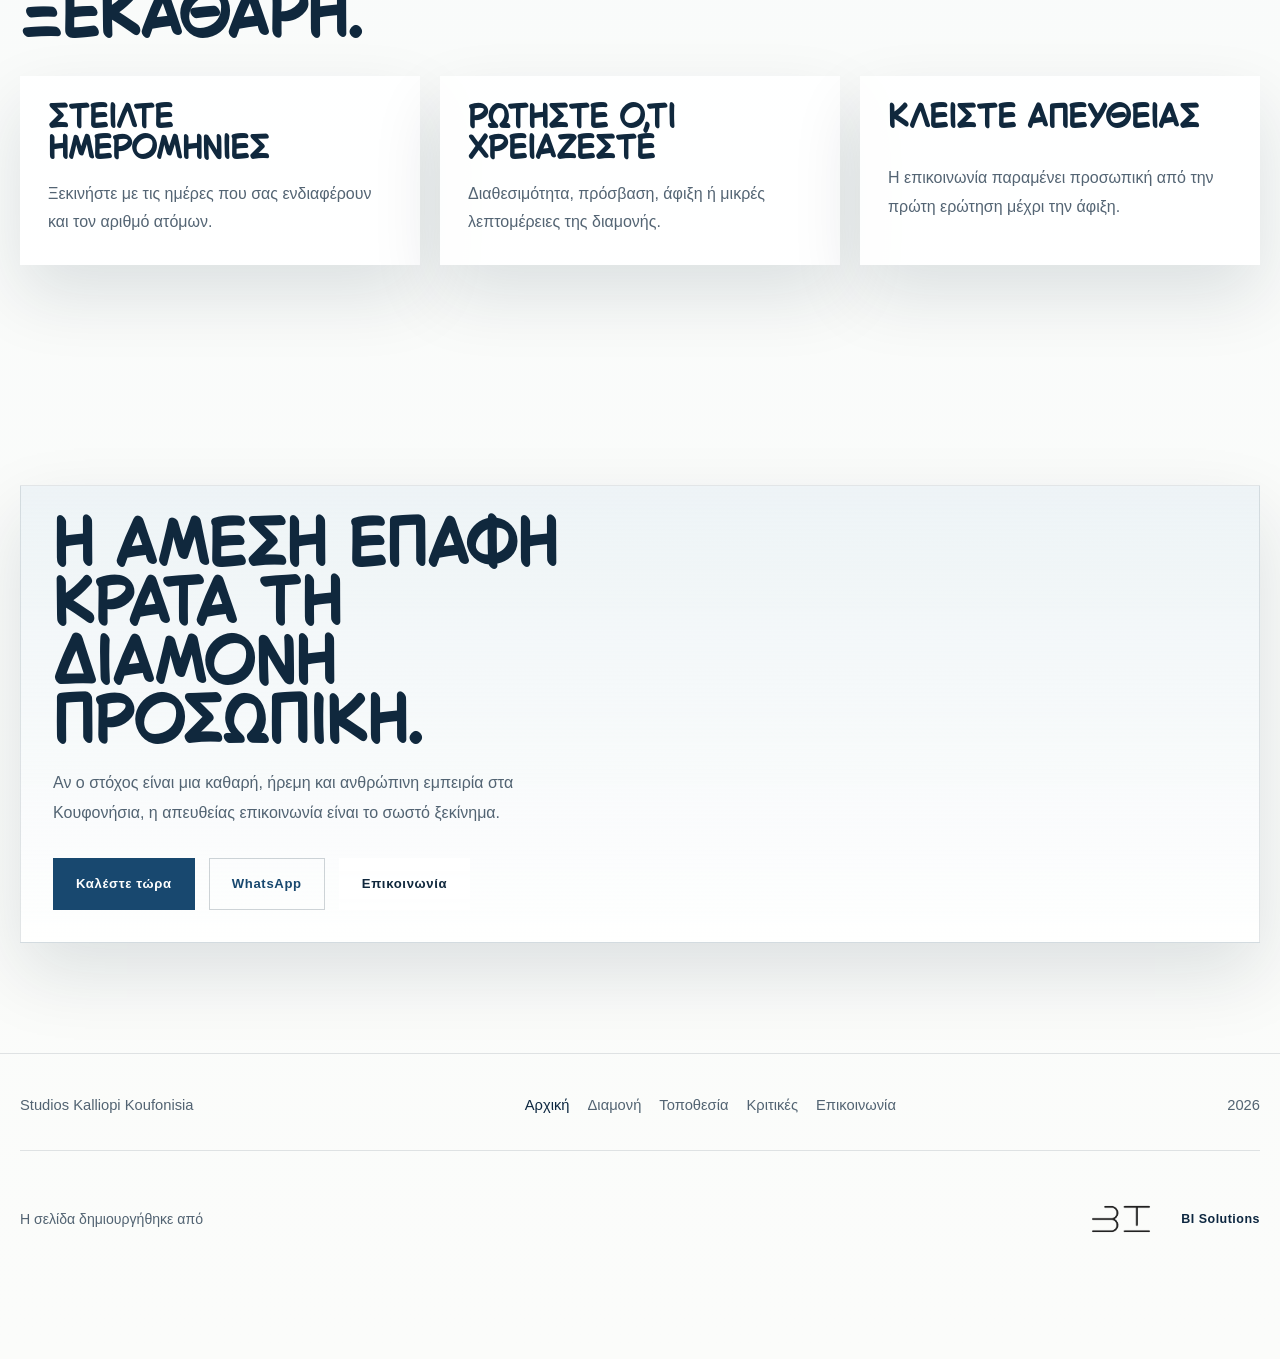
==== commit ab7fd004: "SEO_and_mobile_improvements - Add canonical URL, og:url, og:image with dimensions, og:locale - Add h" ====
--- a/index.html
+++ b/index.html
@@ -10,16 +10,46 @@
     content="Studios Kalliopi Koufonisia. Ήσυχη κυκλαδίτικη διαμονή με λευκούς χώρους, μπλε λεπτομέρειες, ζεστή φιλοξενία και απευθείας κράτηση μέσω τηλεφώνου ή WhatsApp."
   >
   <meta name="theme-color" content="#0d2740">
+
+  <!-- Canonical & Open Graph -->
+  <link rel="canonical" href="https://ioannisbekas.github.io/StudioKalliopiKoufonisia/">
   <meta property="og:type" content="website">
+  <meta property="og:url" content="https://ioannisbekas.github.io/StudioKalliopiKoufonisia/">
   <meta property="og:title" data-i18n-content="homeOgTitle" content="Studios Kalliopi Koufonisia">
   <meta
     property="og:description"
     data-i18n-content="homeOgDescription"
     content="Μπλε πόρτες, λευκοί τοίχοι, φωτεινά δωμάτια και άμεση νησιωτική φιλοξενία στα Κουφονήσια."
   >
-  <meta property="og:image" content="assets/optimized/stone-house-entry-1213.webp">
+  <meta property="og:image" content="https://ioannisbekas.github.io/StudioKalliopiKoufonisia/assets/optimized/stone-house-entry-1213.webp">
+  <meta property="og:image:width" content="1213">
+  <meta property="og:image:height" content="1186">
+  <meta property="og:locale" content="el_GR">
   <meta name="twitter:card" content="summary_large_image">
+  <meta name="twitter:image" content="https://ioannisbekas.github.io/StudioKalliopiKoufonisia/assets/optimized/stone-house-entry-1213.webp">
+
+  <!-- Hreflang for multilingual -->
+  <link rel="alternate" hreflang="el" href="https://ioannisbekas.github.io/StudioKalliopiKoufonisia/">
+  <link rel="alternate" hreflang="en" href="https://ioannisbekas.github.io/StudioKalliopiKoufonisia/?lang=en">
+  <link rel="alternate" hreflang="it" href="https://ioannisbekas.github.io/StudioKalliopiKoufonisia/?lang=it">
+  <link rel="alternate" hreflang="fr" href="https://ioannisbekas.github.io/StudioKalliopiKoufonisia/?lang=fr">
+  <link rel="alternate" hreflang="de" href="https://ioannisbekas.github.io/StudioKalliopiKoufonisia/?lang=de">
+  <link rel="alternate" hreflang="x-default" href="https://ioannisbekas.github.io/StudioKalliopiKoufonisia/">
+
+  <!-- Icons -->
   <link rel="icon" href="assets/favicon.svg" type="image/svg+xml">
+  <link rel="apple-touch-icon" href="assets/apple-touch-icon.png">
+
+  <!-- DNS Prefetch for external services -->
+  <link rel="dns-prefetch" href="//maps.google.com">
+  <link rel="dns-prefetch" href="//wa.me">
+  <link rel="dns-prefetch" href="//www.instagram.com">
+  <link rel="preconnect" href="https://maps.google.com" crossorigin>
+
+  <!-- Font preload -->
+  <link rel="preload" href="assets/fonts/BubbleSans-1.01.otf" as="font" type="font/otf" crossorigin>
+
+  <!-- Hero image preload -->
   <link
     rel="preload"
     as="image"
@@ -680,7 +710,7 @@
     <a href="https://wa.me/306970041542" target="_blank" rel="noreferrer" data-i18n="whatsapp">WhatsApp</a>
   </div>
 
-  <script src="translations.js"></script>
-  <script src="script.js"></script>
+  <script src="translations.js" defer></script>
+  <script src="script.js" defer></script>
 </body>
 </html>
--- a/styles.css
+++ b/styles.css
@@ -32,6 +32,7 @@
 
 html {
   scroll-behavior: smooth;
+  overflow-x: hidden;
 }
 
 body {
@@ -426,7 +427,7 @@
 }
 
 .page-hero__copy h1 {
-  max-width: 10ch;
+  max-width: none;
 }
 
 .page-hero__lede {
@@ -727,8 +728,8 @@
 }
 
 h1 {
-  max-width: 11ch;
-  font-size: clamp(3.6rem, 8vw, 7rem);
+  max-width: 16ch;
+  font-size: clamp(2.6rem, 5vw, 4.8rem);
 }
 
 h2 {
@@ -1176,12 +1177,12 @@
 }
 
 .reveal-left {
-  --reveal-x: -60px;
+  --reveal-x: -40px;
   --reveal-y: 0px;
 }
 
 .reveal-right {
-  --reveal-x: 60px;
+  --reveal-x: 40px;
   --reveal-y: 0px;
 }
 
@@ -1319,16 +1320,18 @@
   }
 
   .section {
-    padding: 86px 0;
+    padding: 78px 0;
   }
 
   h1 {
-    font-size: clamp(3rem, 15vw, 5rem);
+    font-size: clamp(2.6rem, 12vw, 4.2rem);
+    line-height: 0.96;
   }
 
   h2 {
     max-width: none;
-    font-size: clamp(2.2rem, 10vw, 3.6rem);
+    font-size: clamp(2rem, 9vw, 3.2rem);
+    line-height: 0.98;
   }
 
   .site-footer__inner {
@@ -1345,6 +1348,10 @@
 @media (max-width: 760px) {
   .container {
     width: min(calc(100% - 24px), var(--container));
+  }
+
+  section[id] {
+    scroll-margin-top: 84px;
   }
 
   .site-footer {
@@ -1376,6 +1383,8 @@
   }
 
   .menu-panel__inner {
+    max-height: calc(100vh - 48px);
+    overflow: auto;
     padding-bottom: calc(24px + env(safe-area-inset-bottom, 0px));
   }
 
@@ -1392,14 +1401,27 @@
   .language-switcher--menu .language-switcher__button {
     width: 100%;
     min-width: 0;
-    height: 38px;
+    height: 44px;
     padding: 0 6px;
     font-size: 0.62rem;
     letter-spacing: 0.1em;
   }
 
+  .menu-nav a {
+    font-size: clamp(1.6rem, 8vw, 2.6rem);
+    line-height: 1.1;
+  }
+
   .page-hero {
     padding-top: 108px;
+  }
+
+  .page-hero__grid {
+    gap: 28px;
+  }
+
+  .page-hero__copy h1 {
+    max-width: none;
   }
 
   .page-hero__panel {
@@ -1413,8 +1435,13 @@
     width: 100%;
   }
 
+  .facts-row {
+    gap: 12px 16px;
+  }
+
   .facts-row div {
-    min-width: calc(50% - 17px);
+    min-width: 0;
+    flex: 1 1 auto;
   }
 
   .preview-card,
@@ -1423,6 +1450,13 @@
   .step-card,
   .cta-band {
     padding: 22px;
+  }
+
+  .preview-card h3,
+  .info-card h3,
+  .step-card h3 {
+    font-size: 1.6rem;
+    line-height: 1.05;
   }
 
   .hero__figure {
@@ -1474,10 +1508,10 @@
     display: inline-flex;
     align-items: center;
     justify-content: center;
-    min-height: 46px;
+    min-height: 50px;
     background: var(--aegean);
     color: var(--white);
-    font-size: 0.82rem;
+    font-size: 0.86rem;
     font-weight: 800;
     letter-spacing: 0.05em;
     line-height: 1.2;
@@ -1497,6 +1531,18 @@
 
   .brand__title {
     font-size: 1.5rem;
+  }
+
+  .section {
+    padding: 64px 0;
+  }
+
+  h1 {
+    font-size: clamp(2.3rem, 13vw, 3.6rem);
+  }
+
+  h2 {
+    font-size: clamp(1.8rem, 10vw, 2.8rem);
   }
 
   .language-switcher--menu .language-switcher__button {
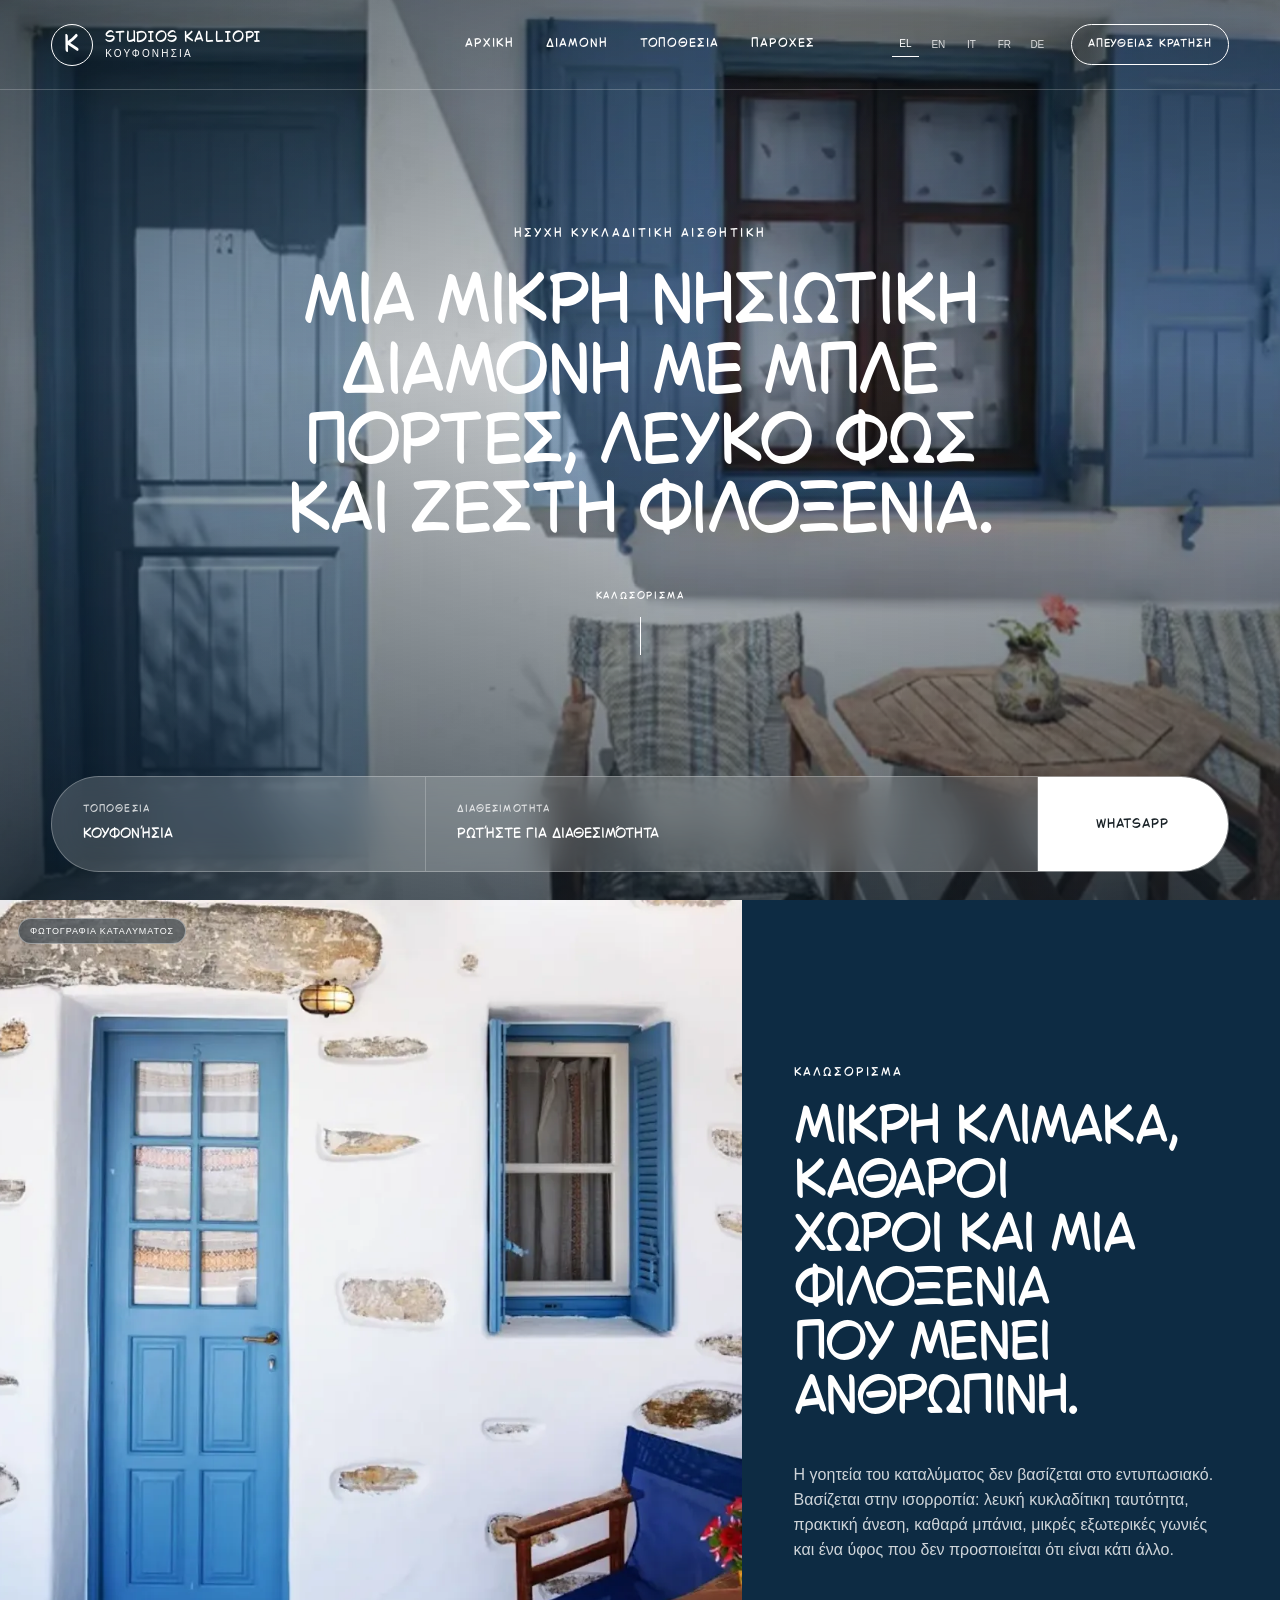
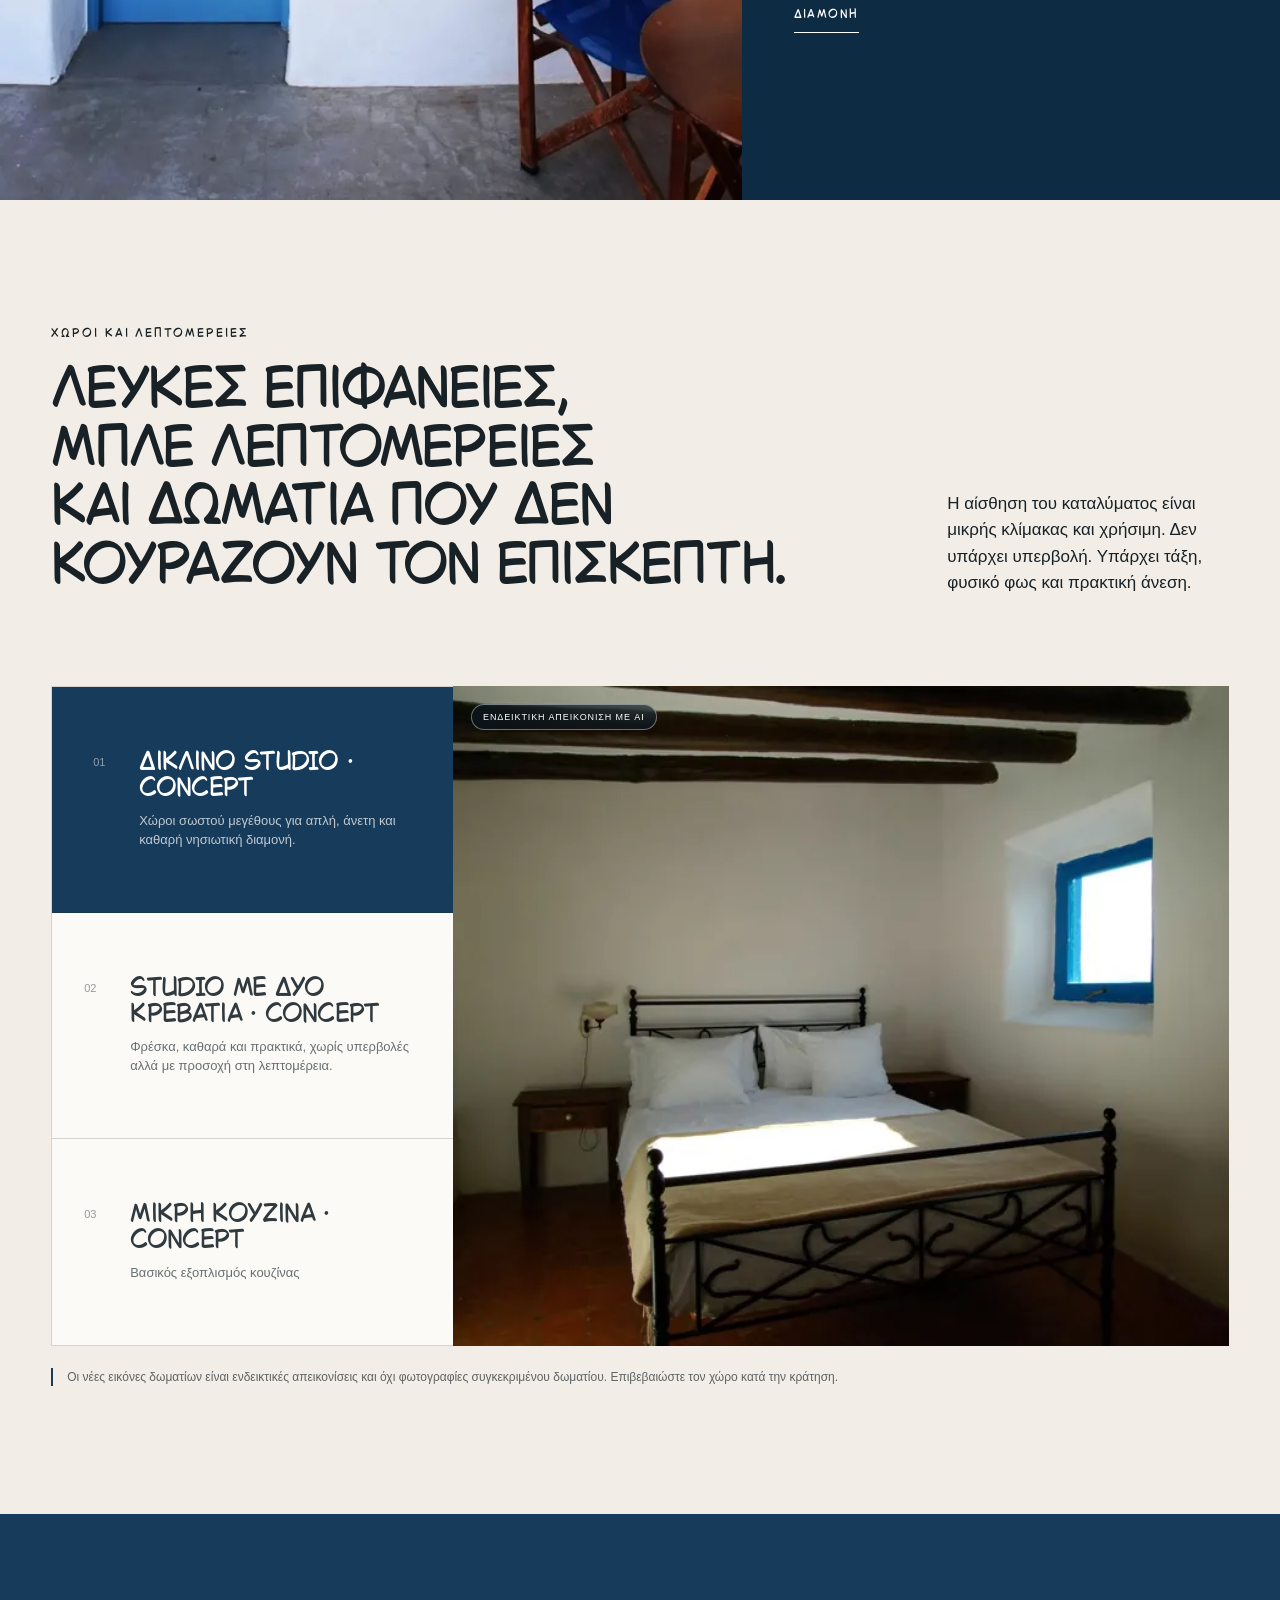
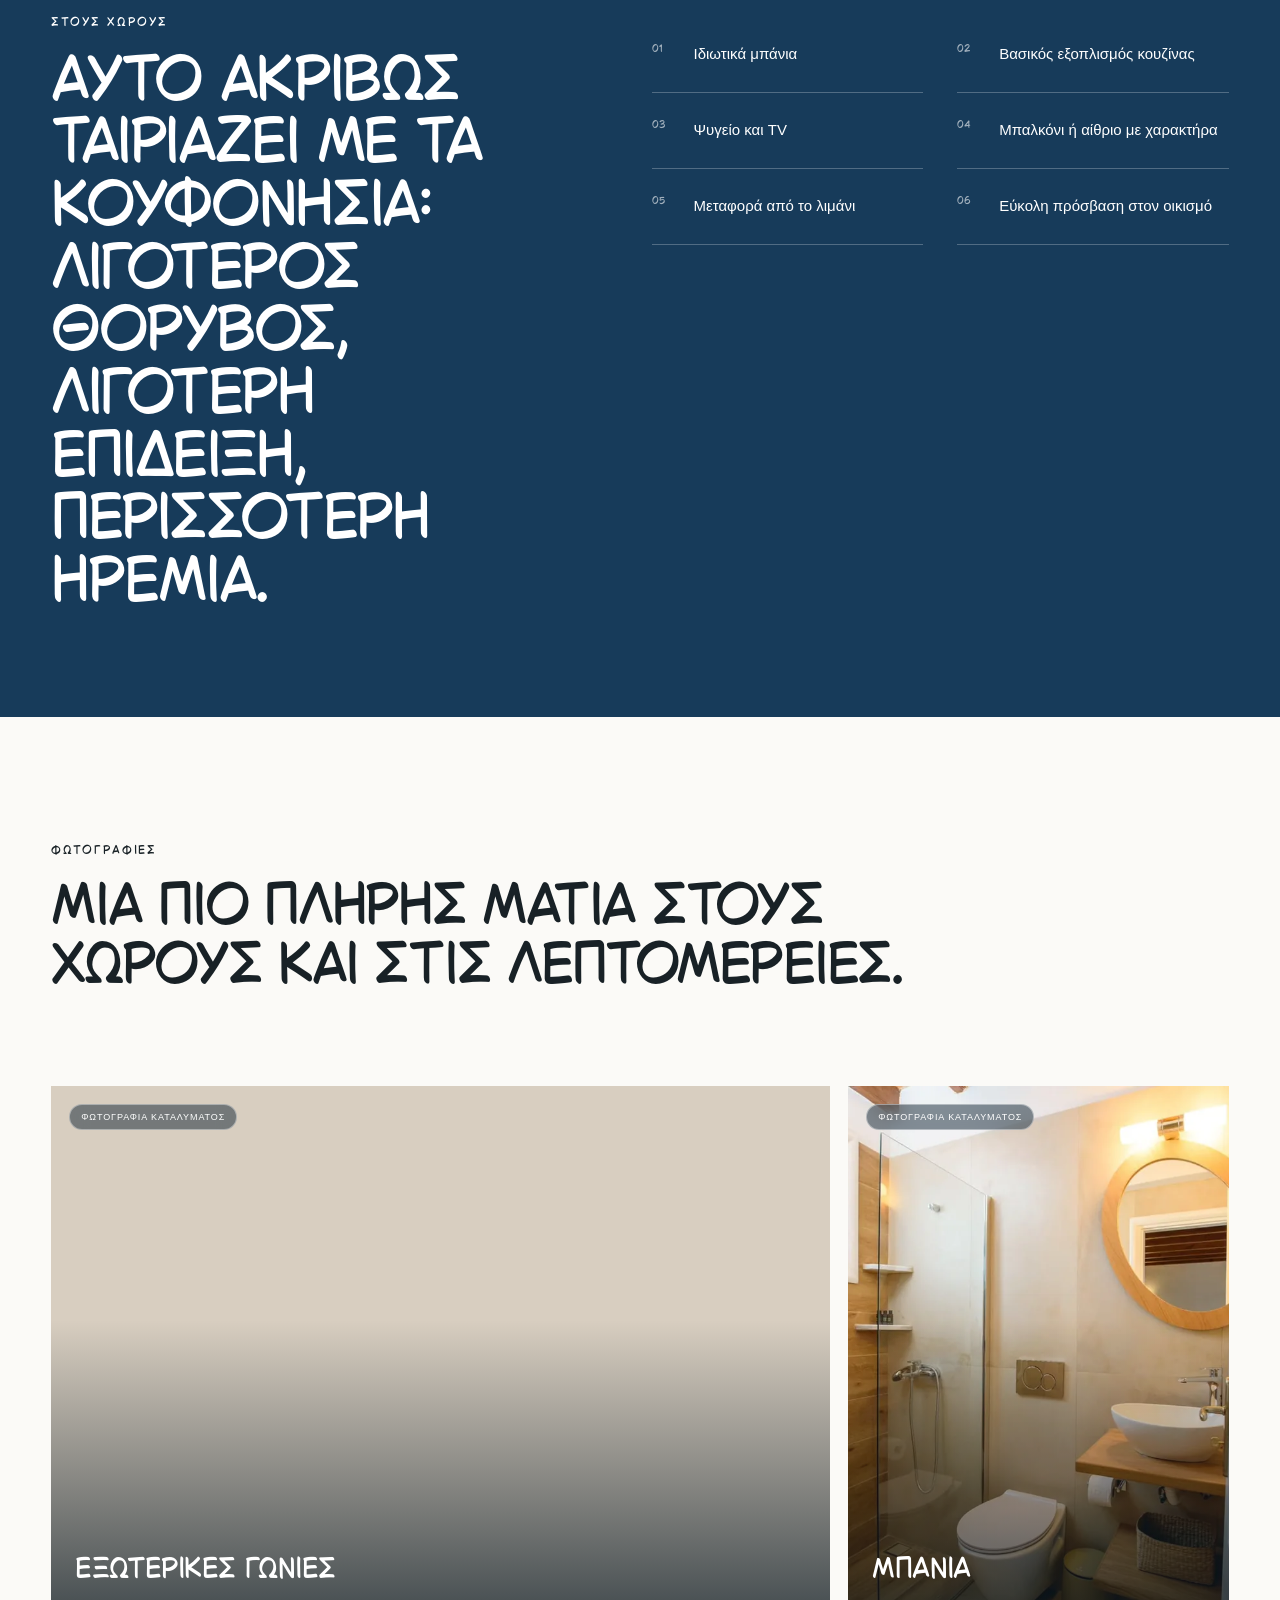
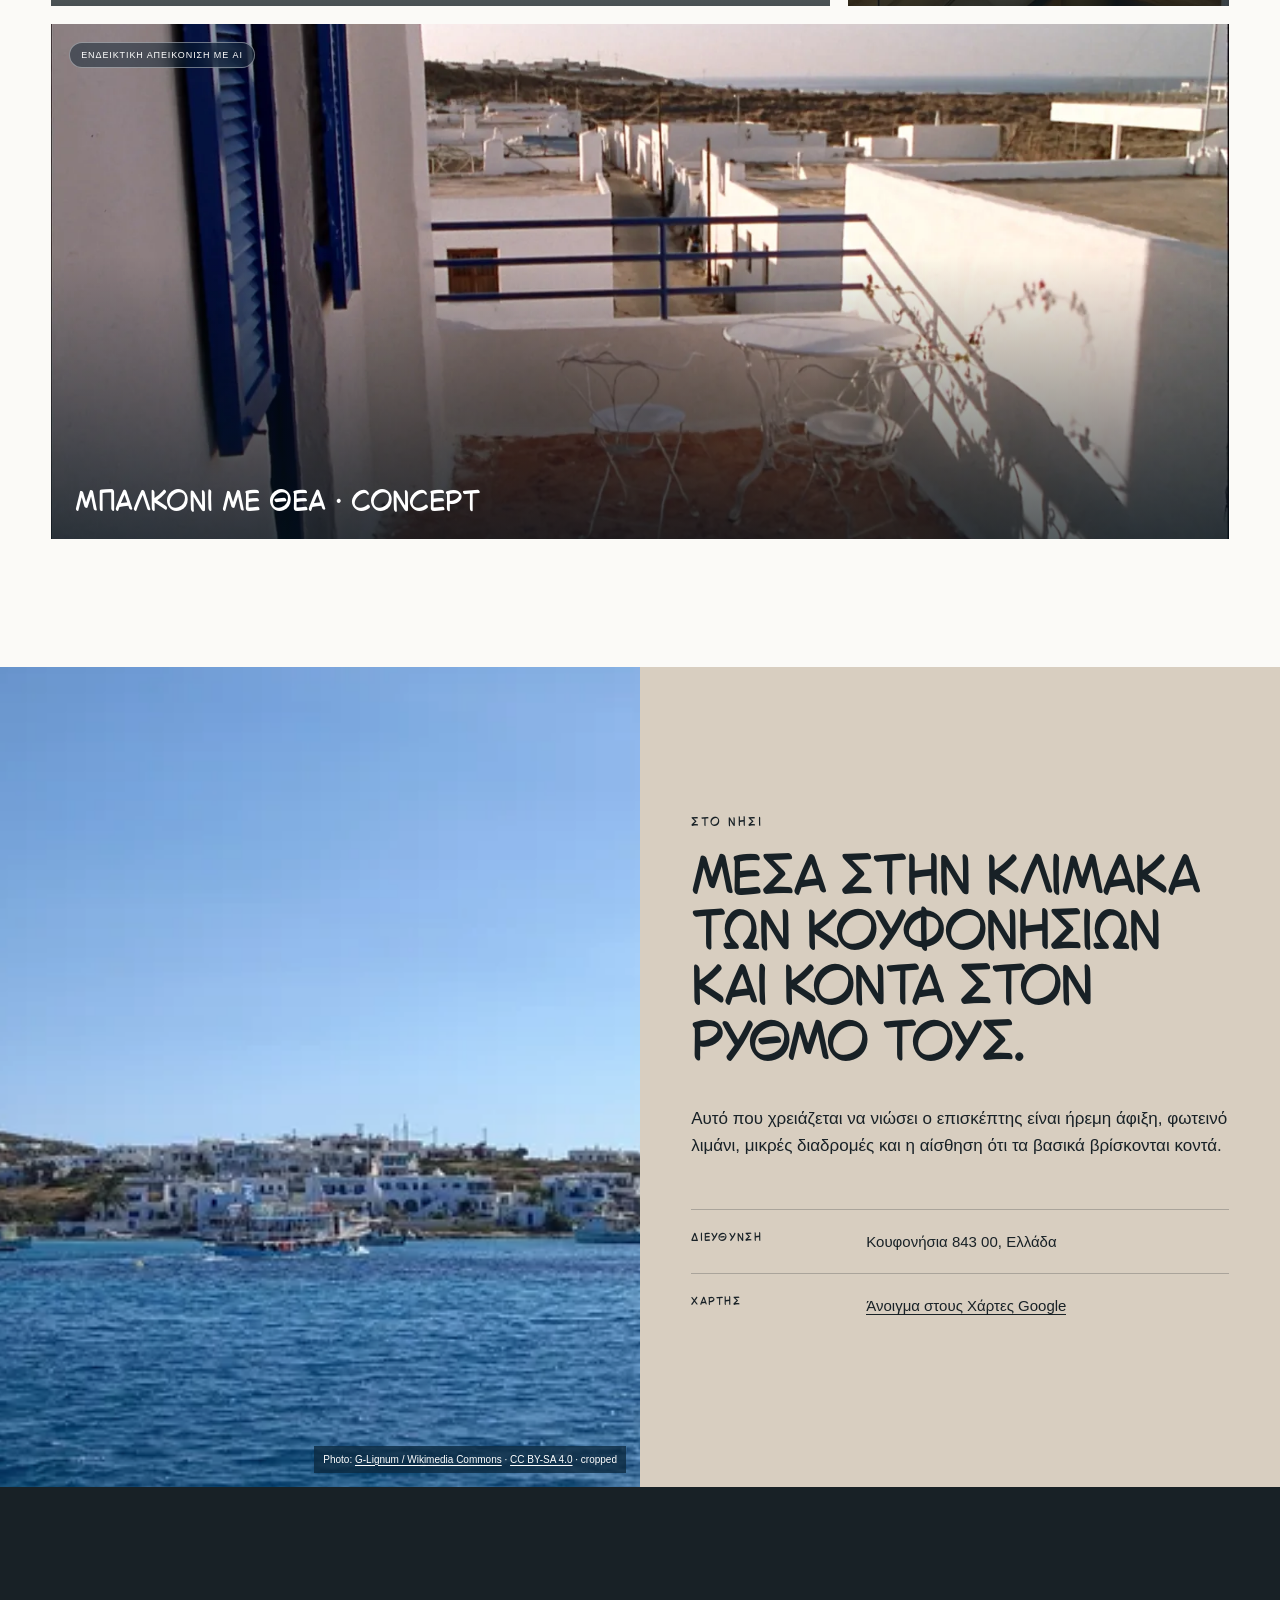
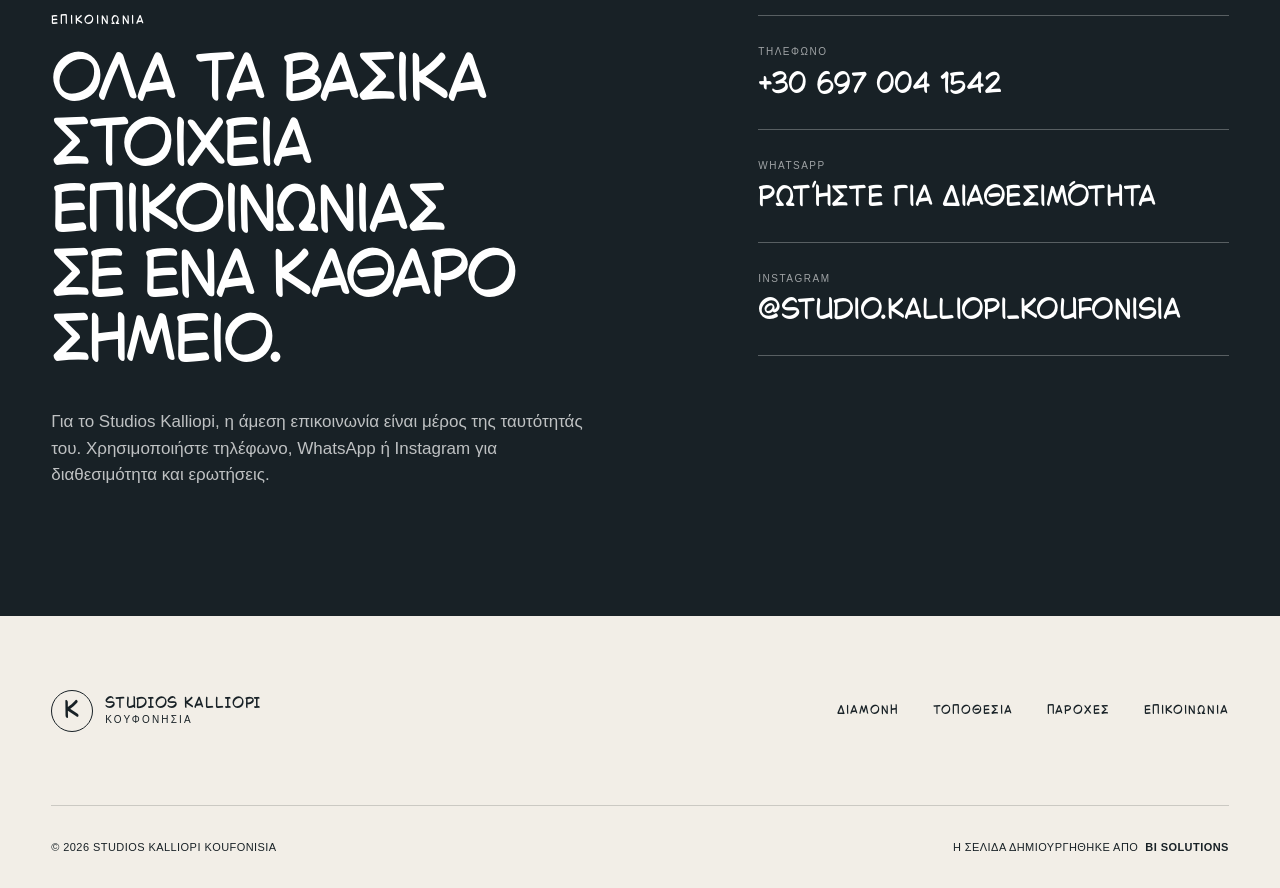
==== commit 6040c876: "feat(site): refresh Kalliopi hospitality experience Redesign the multilingual landing page with a le" ====
--- a/index.html
+++ b/index.html
@@ -9,9 +9,8 @@
     data-i18n-content="homeMetaDescription"
     content="Studios Kalliopi Koufonisia. Ήσυχη κυκλαδίτικη διαμονή με λευκούς χώρους, μπλε λεπτομέρειες, ζεστή φιλοξενία και απευθείας κράτηση μέσω τηλεφώνου ή WhatsApp."
   >
-  <meta name="theme-color" content="#0d2740">
-
-  <!-- Canonical & Open Graph -->
+  <meta name="theme-color" content="#f2eee7">
+
   <link rel="canonical" href="https://ioannisbekas.github.io/StudioKalliopiKoufonisia/">
   <meta property="og:type" content="website">
   <meta property="og:url" content="https://ioannisbekas.github.io/StudioKalliopiKoufonisia/">
@@ -21,14 +20,13 @@
     data-i18n-content="homeOgDescription"
     content="Μπλε πόρτες, λευκοί τοίχοι, φωτεινά δωμάτια και άμεση νησιωτική φιλοξενία στα Κουφονήσια."
   >
-  <meta property="og:image" content="https://ioannisbekas.github.io/StudioKalliopiKoufonisia/assets/optimized/stone-house-entry-1213.webp">
+  <meta property="og:image" content="https://ioannisbekas.github.io/StudioKalliopiKoufonisia/assets/optimized/blue-door-patio-1213.webp">
   <meta property="og:image:width" content="1213">
-  <meta property="og:image:height" content="1186">
+  <meta property="og:image:height" content="786">
   <meta property="og:locale" content="el_GR">
   <meta name="twitter:card" content="summary_large_image">
-  <meta name="twitter:image" content="https://ioannisbekas.github.io/StudioKalliopiKoufonisia/assets/optimized/stone-house-entry-1213.webp">
-
-  <!-- Hreflang for multilingual -->
+  <meta name="twitter:image" content="https://ioannisbekas.github.io/StudioKalliopiKoufonisia/assets/optimized/blue-door-patio-1213.webp">
+
   <link rel="alternate" hreflang="el" href="https://ioannisbekas.github.io/StudioKalliopiKoufonisia/">
   <link rel="alternate" hreflang="en" href="https://ioannisbekas.github.io/StudioKalliopiKoufonisia/?lang=en">
   <link rel="alternate" hreflang="it" href="https://ioannisbekas.github.io/StudioKalliopiKoufonisia/?lang=it">
@@ -36,30 +34,18 @@
   <link rel="alternate" hreflang="de" href="https://ioannisbekas.github.io/StudioKalliopiKoufonisia/?lang=de">
   <link rel="alternate" hreflang="x-default" href="https://ioannisbekas.github.io/StudioKalliopiKoufonisia/">
 
-  <!-- Icons -->
   <link rel="icon" href="assets/favicon.svg" type="image/svg+xml">
-  <link rel="apple-touch-icon" href="assets/apple-touch-icon.png">
-
-  <!-- DNS Prefetch for external services -->
   <link rel="dns-prefetch" href="//maps.google.com">
   <link rel="dns-prefetch" href="//wa.me">
   <link rel="dns-prefetch" href="//www.instagram.com">
   <link rel="preconnect" href="https://maps.google.com" crossorigin>
-
-  <!-- Font preload -->
   <link rel="preload" href="assets/fonts/BubbleSans-1.01.otf" as="font" type="font/otf" crossorigin>
-
-  <!-- Hero image preload -->
   <link
     rel="preload"
     as="image"
-    href="assets/optimized/stone-house-entry-1213.webp"
-    imagesrcset="
-      assets/optimized/stone-house-entry-640.webp 640w,
-      assets/optimized/stone-house-entry-960.webp 960w,
-      assets/optimized/stone-house-entry-1213.webp 1213w
-    "
-    imagesizes="(max-width: 900px) 100vw, 44vw"
+    href="assets/optimized/blue-door-patio-1213.webp"
+    imagesrcset="assets/optimized/blue-door-patio-640.webp 640w, assets/optimized/blue-door-patio-960.webp 960w, assets/optimized/blue-door-patio-1213.webp 1213w"
+    imagesizes="100vw"
     fetchpriority="high"
   >
   <link rel="stylesheet" href="styles.css">
@@ -78,31 +64,28 @@
       },
       "sameAs": [
         "https://www.instagram.com/studio.kalliopi_koufonisia/"
-      ],
-      "aggregateRating": {
-        "@type": "AggregateRating",
-        "ratingValue": "4.9",
-        "reviewCount": "133"
-      }
+      ]
     }
   </script>
 </head>
-<body data-page="home" data-page-title-key="homeDocumentTitle">
+<body id="top" data-page="home" data-page-title-key="homeDocumentTitle">
   <a class="skip-link" href="#main-content" data-i18n="skipLink">Μετάβαση στο περιεχόμενο</a>
 
   <header class="site-header" data-site-header>
-    <div class="container site-header__inner">
+    <div class="site-header__inner">
       <a class="brand" href="index.html" data-i18n-aria-label="brandHome">
-        <span class="brand__eyebrow">Studios Kalliopi</span>
-        <strong class="brand__title" data-i18n="brandTitle">Κουφονήσια</strong>
+        <span class="brand__mark" aria-hidden="true">K</span>
+        <span class="brand__copy">
+          <strong>Studios Kalliopi</strong>
+          <span data-i18n="brandTitle">Κουφονήσια</span>
+        </span>
       </a>
 
-      <nav class="desktop-nav" data-i18n-aria-label="primaryNavigation">
-        <a href="index.html" data-i18n="navHome">Αρχική</a>
+      <nav class="desktop-nav" data-i18n-aria-label="primaryNavigation" aria-label="Κύρια πλοήγηση">
+        <a href="#top" data-i18n="navHome">Αρχική</a>
         <a href="#stay" data-i18n="navStay">Διαμονή</a>
         <a href="#location" data-i18n="navLocation">Τοποθεσία</a>
-        <a href="#reviews" data-i18n="navReviews">Κριτικές</a>
-        <a href="#contact" data-i18n="navContact">Επικοινωνία</a>
+        <a href="#amenities" data-i18n="navReviews">Παροχές</a>
       </nav>
 
       <div class="header-actions">
@@ -113,7 +96,7 @@
           <button class="language-switcher__button" type="button" data-lang="fr" lang="fr" aria-label="Français" aria-pressed="false">FR</button>
           <button class="language-switcher__button" type="button" data-lang="de" lang="de" aria-label="Deutsch" aria-pressed="false">DE</button>
         </div>
-        <a class="header-call" href="tel:+306970041542" data-i18n="callOrWhatsApp">Κλήση ή WhatsApp</a>
+        <a class="header-book" href="#contact" data-i18n="contactStepsLabel">Απευθείας κράτηση</a>
         <button
           class="menu-toggle"
           type="button"
@@ -121,9 +104,8 @@
           aria-controls="site-menu"
           data-i18n-aria-label="openMenu"
         >
-          <span></span>
-          <span></span>
-          <span></span>
+          <span>MENU</span>
+          <i aria-hidden="true"></i>
         </button>
       </div>
     </div>
@@ -133,14 +115,25 @@
     class="menu-panel"
     id="site-menu"
     aria-hidden="true"
+    inert
     role="dialog"
     aria-modal="true"
     aria-labelledby="menu-title"
     tabindex="-1"
   >
-    <div class="menu-panel__inner">
-      <h2 class="sr-only" id="menu-title" data-i18n="menuTitle">Πλοήγηση ιστοτόπου</h2>
-      <div class="menu-panel__tools">
+    <div class="menu-panel__content">
+      <div class="menu-panel__main">
+        <div class="menu-panel__tools">
+          <p id="menu-title">Studios Kalliopi</p>
+          <button class="menu-close" type="button" data-i18n="close" data-i18n-aria-label="closeMenu">Κλείσιμο</button>
+        </div>
+        <nav class="menu-nav" data-i18n-aria-label="expandedNavigation" aria-label="Αναπτυγμένη πλοήγηση">
+          <a href="#top" data-i18n="navHome">Αρχική</a>
+          <a href="#stay" data-i18n="navStay">Διαμονή</a>
+          <a href="#location" data-i18n="navLocation">Τοποθεσία</a>
+          <a href="#amenities" data-i18n="navReviews">Παροχές</a>
+          <a href="#contact" data-i18n="navContact">Επικοινωνία</a>
+        </nav>
         <div class="language-switcher language-switcher--menu" role="group" data-i18n-aria-label="languageSelector">
           <button class="language-switcher__button is-active" type="button" data-lang="el" lang="el" aria-label="Ελληνικά" aria-pressed="true">EL</button>
           <button class="language-switcher__button" type="button" data-lang="en" lang="en" aria-label="English" aria-pressed="false">EN</button>
@@ -148,143 +141,191 @@
           <button class="language-switcher__button" type="button" data-lang="fr" lang="fr" aria-label="Français" aria-pressed="false">FR</button>
           <button class="language-switcher__button" type="button" data-lang="de" lang="de" aria-label="Deutsch" aria-pressed="false">DE</button>
         </div>
-        <button class="menu-close" type="button" data-i18n="close" data-i18n-aria-label="closeMenu">Κλείσιμο</button>
-      </div>
-      <nav class="menu-nav" data-i18n-aria-label="expandedNavigation">
-        <a href="index.html" data-i18n="navHome">Αρχική</a>
-        <a href="#stay" data-i18n="navStay">Διαμονή</a>
-        <a href="#location" data-i18n="navLocation">Τοποθεσία</a>
-        <a href="#reviews" data-i18n="navReviews">Κριτικές</a>
-        <a href="#contact" data-i18n="navContact">Επικοινωνία</a>
-        <a href="https://www.instagram.com/studio.kalliopi_koufonisia/" target="_blank" rel="noreferrer" data-i18n="instagram">Instagram</a>
-      </nav>
+      </div>
+      <div class="menu-panel__visual" aria-hidden="true">
+        <img src="assets/optimized/stone-house-entry-1213.webp" alt="" width="1213" height="1186">
+        <span>Koufonisia · 843 00</span>
+      </div>
     </div>
   </aside>
 
   <main id="main-content" tabindex="-1">
-    <section class="page-hero">
-      <div class="container page-hero__grid">
-        <div class="page-hero__copy reveal reveal-left">
-          <p class="page-hero__eyebrow" data-i18n="homeEyebrow">Ήσυχη κυκλαδίτικη αισθητική</p>
-          <h1 data-i18n="homeTitle">ΜΙΑ ΜΙΚΡΗ ΝΗΣΙΩΤΙΚΗ ΔΙΑΜΟΝΗ ΜΕ ΜΠΛΕ ΠΟΡΤΕΣ, ΛΕΥΚΟ ΦΩΣ ΚΑΙ ΖΕΣΤΗ ΦΙΛΟΞΕΝΙΑ.</h1>
-          <p class="page-hero__lede" data-i18n="homeLede">
-            Το Studios Kalliopi είναι για επισκέπτες που θέλουν τα Κουφονήσια να μοιάζουν απλά,
-            φωτεινά και προσωπικά. Χωρίς περιττή πολυτέλεια. Μόνο μια προσεγμένη βάση και
-            άμεση φιλοξενία.
-          </p>
-
-          <div class="page-hero__actions">
-            <a class="button button--solid" href="tel:+306970041542" data-i18n="callNow">Καλέστε τώρα</a>
-            <a class="button button--outline" href="https://wa.me/306970041542" target="_blank" rel="noreferrer" data-i18n="whatsapp">WhatsApp</a>
-            <a class="button button--ghost" href="#contact" data-i18n="homeContactButton">Ενότητα επικοινωνίας</a>
-          </div>
-
-          <div class="facts-row">
-            <div>
-              <strong>4.9 / 5</strong>
-              <span data-i18n="googleRating">Βαθμολογία Google</span>
-            </div>
-            <div>
-              <strong>133</strong>
-              <span data-i18n="navReviews">Κριτικές</span>
-            </div>
-            <div>
-              <strong>843 00</strong>
-              <span data-i18n="homeFactLocation">Κουφονήσια</span>
-            </div>
-          </div>
-        </div>
-
-        <div class="page-hero__visual reveal reveal-right wipe-right">
-          <figure class="page-hero__figure page-hero__figure--arch">
+    <section class="hero" aria-labelledby="hero-title">
+      <picture class="hero__media">
+        <source
+          srcset="assets/optimized/blue-door-patio-640.webp 640w, assets/optimized/blue-door-patio-960.webp 960w, assets/optimized/blue-door-patio-1213.webp 1213w"
+          sizes="100vw"
+        >
+        <img
+          src="assets/optimized/blue-door-patio-1213.webp"
+          width="1213"
+          height="786"
+          data-i18n-alt="patioImageAlt"
+          alt="Αίθριο με καθίσματα και μπλε παραθυρόφυλλα στο Studios Kalliopi"
+          fetchpriority="high"
+          decoding="async"
+        >
+      </picture>
+      <div class="hero__shade" aria-hidden="true"></div>
+      <div class="hero__content">
+        <p class="hero__eyebrow" data-i18n="homeEyebrow">Ήσυχη κυκλαδίτικη αισθητική</p>
+        <h1 id="hero-title" data-i18n="homeTitle">ΜΙΑ ΜΙΚΡΗ ΝΗΣΙΩΤΙΚΗ ΔΙΑΜΟΝΗ ΜΕ ΜΠΛΕ ΠΟΡΤΕΣ, ΛΕΥΚΟ ΦΩΣ ΚΑΙ ΖΕΣΤΗ ΦΙΛΟΞΕΝΙΑ.</h1>
+        <a class="hero__scroll" href="#story">
+          <span data-i18n="homeWelcomeLabel">Καλωσόρισμα</span>
+          <i aria-hidden="true"></i>
+        </a>
+      </div>
+
+      <div class="booking-dock" role="group" data-i18n-aria-label="bookingDockLabel" aria-label="Στοιχεία απευθείας κράτησης">
+        <div class="booking-dock__item">
+          <span data-i18n="bookingLocationLabel">Τοποθεσία</span>
+          <strong data-i18n="homeFactLocation">Κουφονήσια</strong>
+        </div>
+        <div class="booking-dock__item">
+          <span data-i18n="bookingDatesLabel">Διαθεσιμότητα</span>
+          <strong data-i18n="bookingAvailability">Ρωτήστε για διαθεσιμότητα</strong>
+        </div>
+        <a href="https://wa.me/306970041542" target="_blank" rel="noreferrer" data-i18n="whatsapp">WhatsApp</a>
+      </div>
+    </section>
+
+    <section class="editorial-story" id="story">
+      <div class="editorial-story__media">
+        <img
+          src="assets/optimized/stone-house-entry-1213.webp"
+          srcset="assets/optimized/stone-house-entry-640.webp 640w, assets/optimized/stone-house-entry-960.webp 960w, assets/optimized/stone-house-entry-1213.webp 1213w"
+          sizes="(max-width: 900px) 100vw, 58vw"
+          width="1213"
+          height="1186"
+          data-i18n-alt="heroImageAlt"
+          alt="Λευκή είσοδος με μπλε πόρτα στο Studios Kalliopi"
+          loading="lazy"
+          decoding="async"
+        >
+        <span class="media-label" data-i18n="photoLabel">Φωτογραφία καταλύματος</span>
+      </div>
+      <div class="editorial-story__copy">
+        <p class="section-kicker" data-i18n="homeWelcomeLabel">Καλωσόρισμα</p>
+        <h2 data-i18n="homeWelcomeTitle">Μικρή κλίμακα, καθαροί χώροι και μια φιλοξενία που μένει ανθρώπινη.</h2>
+        <p data-i18n="homeWelcomeP1">
+          Η γοητεία του καταλύματος βασίζεται στην ισορροπία: λευκή κυκλαδίτικη ταυτότητα,
+          πρακτική άνεση, καθαρά μπάνια και μικρές εξωτερικές γωνιές.
+        </p>
+        <a class="text-link" href="#stay" data-i18n="navStay">Διαμονή</a>
+      </div>
+    </section>
+
+    <section class="rooms" id="stay">
+      <div class="shell">
+        <div class="section-heading">
+          <div>
+            <p class="section-kicker" data-i18n="stayMomentsLabel">Χώροι και λεπτομέρειες</p>
+            <h2 data-i18n="staySectionTitle">Λευκές επιφάνειες, μπλε λεπτομέρειες και δωμάτια που δεν κουράζουν τον επισκέπτη.</h2>
+          </div>
+          <p data-i18n="staySectionP1">Η αίσθηση του καταλύματος είναι μικρής κλίμακας και χρήσιμη. Υπάρχει τάξη, φυσικό φως και πρακτική άνεση.</p>
+        </div>
+
+        <div class="room-browser" data-room-browser>
+          <div class="room-browser__choices" role="tablist" data-i18n-aria-label="stayFeatures">
+            <button class="room-choice is-active" type="button" role="tab" aria-selected="true" data-room-target="double">
+              <span>01</span>
+              <strong data-i18n="roomDoubleTitle">Δίκλινο studio · concept</strong>
+              <small data-i18n="stayMoment1Text">Χώρος σωστού μεγέθους για απλή και καθαρή νησιωτική διαμονή.</small>
+            </button>
+            <button class="room-choice" type="button" role="tab" aria-selected="false" data-room-target="twin">
+              <span>02</span>
+              <strong data-i18n="roomTwinTitle">Studio με δύο κρεβάτια · concept</strong>
+              <small data-i18n="stayMoment2Text">Φωτεινό, πρακτικό και χωρίς περιττή επίδειξη.</small>
+            </button>
+            <button class="room-choice" type="button" role="tab" aria-selected="false" data-room-target="kitchenette">
+              <span>03</span>
+              <strong data-i18n="roomKitchenTitle">Μικρή κουζίνα · concept</strong>
+              <small data-i18n="amenity2">Βασικός εξοπλισμός κουζίνας</small>
+            </button>
+          </div>
+
+          <div class="room-browser__stage">
+            <figure class="room-panel is-active" role="tabpanel" data-room-panel="double">
+              <img
+                src="assets/optimized/generated-studio-double-concept-1440.webp"
+                srcset="assets/optimized/generated-studio-double-concept-640.webp 640w, assets/optimized/generated-studio-double-concept-960.webp 960w, assets/optimized/generated-studio-double-concept-1440.webp 1440w, assets/optimized/generated-studio-double-concept-2048.webp 2048w"
+                sizes="(max-width: 900px) 100vw, 62vw"
+                width="2048"
+                height="1152"
+                data-i18n-alt="conceptDoubleAlt"
+                alt="Ενδεικτική απεικόνιση δίκλινου κυκλαδίτικου studio"
+                loading="lazy"
+                decoding="async"
+              >
+              <figcaption class="concept-label" data-i18n="conceptLabel">Ενδεικτική απεικόνιση με AI</figcaption>
+            </figure>
+            <figure class="room-panel" role="tabpanel" data-room-panel="twin" hidden>
+              <img
+                src="assets/optimized/generated-studio-twin-concept-1440.webp"
+                srcset="assets/optimized/generated-studio-twin-concept-640.webp 640w, assets/optimized/generated-studio-twin-concept-960.webp 960w, assets/optimized/generated-studio-twin-concept-1440.webp 1440w, assets/optimized/generated-studio-twin-concept-2048.webp 2048w"
+                sizes="(max-width: 900px) 100vw, 62vw"
+                width="2048"
+                height="1152"
+                data-i18n-alt="conceptTwinAlt"
+                alt="Ενδεικτική απεικόνιση κυκλαδίτικου studio με δύο κρεβάτια"
+                loading="lazy"
+                decoding="async"
+              >
+              <figcaption class="concept-label" data-i18n="conceptLabel">Ενδεικτική απεικόνιση με AI</figcaption>
+            </figure>
+            <figure class="room-panel" role="tabpanel" data-room-panel="kitchenette" hidden>
+              <img
+                src="assets/optimized/generated-studio-kitchenette-concept-1440.webp"
+                srcset="assets/optimized/generated-studio-kitchenette-concept-640.webp 640w, assets/optimized/generated-studio-kitchenette-concept-960.webp 960w, assets/optimized/generated-studio-kitchenette-concept-1440.webp 1440w, assets/optimized/generated-studio-kitchenette-concept-2048.webp 2048w"
+                sizes="(max-width: 900px) 100vw, 62vw"
+                width="2048"
+                height="1536"
+                data-i18n-alt="conceptKitchenAlt"
+                alt="Ενδεικτική απεικόνιση μικρής κουζίνας σε κυκλαδίτικο studio"
+                loading="lazy"
+                decoding="async"
+              >
+              <figcaption class="concept-label" data-i18n="conceptLabel">Ενδεικτική απεικόνιση με AI</figcaption>
+            </figure>
+          </div>
+        </div>
+
+        <p class="concept-note" data-i18n="conceptNote">Οι νέες εικόνες δωματίων είναι ενδεικτικές απεικονίσεις και όχι φωτογραφίες συγκεκριμένου δωματίου. Επιβεβαιώστε τον χώρο κατά την κράτηση.</p>
+      </div>
+    </section>
+
+    <section class="amenities-section" id="amenities">
+      <div class="shell amenities-section__grid">
+        <div>
+          <p class="section-kicker" data-i18n="staySectionLabel">Στους χώρους</p>
+          <h2 data-i18n="staySectionP2">Λιγότερος θόρυβος, λιγότερη επίδειξη, περισσότερη ηρεμία.</h2>
+        </div>
+        <ul class="amenities-list" data-i18n-aria-label="stayFeatures">
+          <li data-i18n="amenity1">Ιδιωτικά μπάνια</li>
+          <li data-i18n="amenity2">Βασικός εξοπλισμός κουζίνας</li>
+          <li data-i18n="amenity3">Ψυγείο και TV</li>
+          <li data-i18n="amenity4">Μπαλκόνι ή αίθριο με χαρακτήρα</li>
+          <li data-i18n="amenityPortTransfer">Μεταφορά από το λιμάνι</li>
+          <li data-i18n="amenity6">Εύκολη πρόσβαση στον οικισμό</li>
+        </ul>
+      </div>
+    </section>
+
+    <section class="gallery-section" id="gallery">
+      <div class="shell">
+        <div class="section-heading section-heading--compact">
+          <div>
+            <p class="section-kicker" data-i18n="homeGalleryLabel">Φωτογραφίες</p>
+            <h2 data-i18n="homeGalleryTitle">Μια πιο πλήρης ματιά στους χώρους και στις λεπτομέρειες.</h2>
+          </div>
+        </div>
+
+        <div class="gallery-grid">
+          <figure class="gallery-card gallery-card--wide">
             <img
-              src="assets/optimized/stone-house-entry-1213.webp"
-              srcset="
-                assets/optimized/stone-house-entry-640.webp 640w,
-                assets/optimized/stone-house-entry-960.webp 960w,
-                assets/optimized/stone-house-entry-1213.webp 1213w
-              "
-              sizes="(max-width: 1100px) 100vw, 42vw"
-              width="1213"
-              height="1186"
-              data-i18n-alt="heroImageAlt"
-              alt="Λευκή είσοδος με μπλε πόρτα στο Studios Kalliopi"
-              fetchpriority="high"
-              decoding="async"
-              data-parallax="0.1"
-            >
-          </figure>
-          <div class="page-hero__panel reveal reveal-up">
-            <p data-i18n="homePanelTitle">Η απευθείας κράτηση ταιριάζει καλύτερα εδώ.</p>
-            <span data-i18n="homePanelText">Το τηλέφωνο και το WhatsApp κρατούν την επικοινωνία προσωπική από την πρώτη στιγμή.</span>
-          </div>
-        </div>
-      </div>
-    </section>
-
-    <section class="section">
-      <div class="container content-grid">
-        <div class="text-stack reveal reveal-left">
-          <p class="section-label" data-i18n="homeWelcomeLabel">Καλωσόρισμα</p>
-          <h2 data-i18n="homeWelcomeTitle">Μικρή κλίμακα, καθαροί χώροι και μια φιλοξενία που μένει ανθρώπινη.</h2>
-          <p data-i18n="homeWelcomeP1">
-            Η γοητεία του καταλύματος δεν βασίζεται στο εντυπωσιακό. Βασίζεται στην ισορροπία:
-            λευκή κυκλαδίτικη ταυτότητα, πρακτική άνεση, καθαρά μπάνια, μικρές εξωτερικές γωνιές
-            και ένα ύφος που δεν προσποιείται ότι είναι κάτι άλλο.
-          </p>
-          <p data-i18n="homeWelcomeP2">
-            Αυτό που χρειάζεται ένας επισκέπτης εδώ είναι καθαρότητα, ηρεμία, σωστή επικοινωνία
-            και ένα σημείο εκκίνησης που κάνει το νησί εύκολο να το ζήσεις.
-          </p>
-        </div>
-
-        <div class="stack-grid">
-          <div class="info-card reveal reveal-up">
-            <h3 data-i18n="homeInfoCard1Title">Άμεση επαφή</h3>
-            <p data-i18n="homeInfoCard1Text">Τηλέφωνο και WhatsApp κρατούν τις κρατήσεις γρήγορες, απλές και προσωπικές.</p>
-          </div>
-          <div class="info-card reveal reveal-up">
-            <h3 data-i18n="homeInfoCard2Title">Νησιωτική κλίμακα</h3>
-            <p data-i18n="homeInfoCard2Text">Το κατάλυμα δεν είναι resort. Είναι μια καθαρή, προσεγμένη βάση μέσα στον ρυθμό των Κουφονησίων.</p>
-          </div>
-        </div>
-      </div>
-    </section>
-
-    <section class="section" id="gallery">
-      <div class="container">
-        <div class="section-head reveal reveal-up">
-          <p class="section-label" data-i18n="homeGalleryLabel">Φωτογραφίες</p>
-          <h2 data-i18n="homeGalleryTitle">Μια πιο πλήρης ματιά στους χώρους και στις λεπτομέρειες.</h2>
-        </div>
-
-        <div class="gallery__grid">
-          <figure class="gallery__image gallery__image--large reveal wipe-right">
-            <img
-              src="assets/optimized/stone-house-entry-1213.webp"
-              srcset="
-                assets/optimized/stone-house-entry-640.webp 640w,
-                assets/optimized/stone-house-entry-960.webp 960w,
-                assets/optimized/stone-house-entry-1213.webp 1213w
-              "
-              sizes="(max-width: 1100px) 100vw, 52vw"
-              width="1213"
-              height="1186"
-              data-i18n-alt="heroImageAlt"
-              alt="Λευκή είσοδος με μπλε πόρτα στο Studios Kalliopi"
-              loading="lazy"
-              decoding="async"
-            >
-          </figure>
-          <figure class="gallery__image reveal wipe-left">
-            <img
-              src="assets/optimized/blue-door-patio-960.webp"
-              srcset="
-                assets/optimized/blue-door-patio-640.webp 640w,
-                assets/optimized/blue-door-patio-960.webp 960w,
-                assets/optimized/blue-door-patio-1213.webp 1213w
-              "
-              sizes="(max-width: 1100px) 100vw, 30vw"
+              src="assets/optimized/blue-door-patio-1213.webp"
+              srcset="assets/optimized/blue-door-patio-640.webp 640w, assets/optimized/blue-door-patio-960.webp 960w, assets/optimized/blue-door-patio-1213.webp 1213w"
+              sizes="(max-width: 760px) 100vw, 66vw"
               width="1213"
               height="786"
               data-i18n-alt="patioImageAlt"
@@ -292,15 +333,15 @@
               loading="lazy"
               decoding="async"
             >
+            <span class="media-label" data-i18n="photoLabel">Φωτογραφία καταλύματος</span>
+            <figcaption data-i18n="stayMoment3Title">Εξωτερικές γωνιές</figcaption>
           </figure>
-          <figure class="gallery__image gallery__image--small reveal wipe-right">
+
+          <figure class="gallery-card gallery-card--portrait">
             <img
               src="assets/optimized/bathroom-warm-962.webp"
-              srcset="
-                assets/optimized/bathroom-warm-640.webp 640w,
-                assets/optimized/bathroom-warm-962.webp 962w
-              "
-              sizes="(max-width: 1100px) 100vw, 24vw"
+              srcset="assets/optimized/bathroom-warm-640.webp 640w, assets/optimized/bathroom-warm-962.webp 962w"
+              sizes="(max-width: 760px) 100vw, 32vw"
               width="962"
               height="1210"
               data-i18n-alt="warmBathImageAlt"
@@ -308,399 +349,110 @@
               loading="lazy"
               decoding="async"
             >
+            <span class="media-label" data-i18n="photoLabel">Φωτογραφία καταλύματος</span>
+            <figcaption data-i18n="stayMoment2Title">Μπάνια</figcaption>
           </figure>
-          <figure class="gallery__image gallery__image--small reveal wipe-left">
+
+          <figure class="gallery-card gallery-card--full">
             <img
-              src="assets/optimized/bathroom-cool-951.webp"
-              srcset="
-                assets/optimized/bathroom-cool-640.webp 640w,
-                assets/optimized/bathroom-cool-951.webp 951w
-              "
-              sizes="(max-width: 1100px) 100vw, 24vw"
-              width="951"
-              height="1216"
-              data-i18n-alt="coolBathImageAlt"
-              alt="Μπάνιο με ψυχρούς τόνους στο Studios Kalliopi"
+              src="assets/optimized/generated-studio-balcony-concept-1440.webp"
+              srcset="assets/optimized/generated-studio-balcony-concept-640.webp 640w, assets/optimized/generated-studio-balcony-concept-960.webp 960w, assets/optimized/generated-studio-balcony-concept-1440.webp 1440w, assets/optimized/generated-studio-balcony-concept-2048.webp 2048w"
+              sizes="(min-width: 1700px) 1560px, 100vw"
+              width="2048"
+              height="1536"
+              data-i18n-alt="conceptBalconyAlt"
+              alt="Ενδεικτική απεικόνιση ιδιωτικού μπαλκονιού με θέα στον οικισμό"
               loading="lazy"
               decoding="async"
             >
+            <span class="concept-label" data-i18n="conceptLabel">Ενδεικτική απεικόνιση με AI</span>
+            <figcaption data-i18n="roomBalconyTitle">Μπαλκόνι με θέα · concept</figcaption>
           </figure>
-          <figure class="gallery__image reveal wipe-right">
-            <img
-              src="assets/optimized/koufonisia-harbor-356.webp"
-              width="356"
-              height="475"
-              data-i18n-alt="harborImageAlt"
-              alt="Ατμόσφαιρα λιμανιού στα Κουφονήσια"
-              loading="lazy"
-              decoding="async"
-            >
-          </figure>
-        </div>
-      </div>
-    </section>
-
-    <section class="section">
-      <div class="container">
-        <div class="section-head reveal reveal-up">
-          <p class="section-label" data-i18n="homeExploreLabel">Πλοήγηση</p>
-          <h2 data-i18n="homeExploreTitle">Κάθε βασικό μέρος της εμπειρίας έχει τώρα τη δική του ενότητα.</h2>
-        </div>
-
-        <div class="preview-grid">
-          <article class="preview-card reveal reveal-up">
-            <h3 data-i18n="homeCardStayTitle">Η διαμονή</h3>
-            <p data-i18n="homeCardStayText">Δείτε τα δωμάτια, τα μπάνια, τις λεπτομέρειες και τα στοιχεία που κάνουν το κατάλυμα πρακτικό και φωτεινό.</p>
-            <a href="#stay" data-i18n="navStay">Διαμονή</a>
-          </article>
-
-          <article class="preview-card reveal reveal-up">
-            <h3 data-i18n="homeCardLocationTitle">Η τοποθεσία</h3>
-            <p data-i18n="homeCardLocationText">Δείτε πώς το κατάλυμα σχετίζεται με το νησί, το λιμάνι, τη μικρή κλίμακα και την καθημερινή κίνηση.</p>
-            <a href="#location" data-i18n="navLocation">Τοποθεσία</a>
-          </article>
-
-          <article class="preview-card reveal reveal-up">
-            <h3 data-i18n="homeCardReviewsTitle">Οι κριτικές</h3>
-            <p data-i18n="homeCardReviewsText">Διαβάστε τι επαναλαμβάνεται ξανά και ξανά από τους επισκέπτες: καθαριότητα, φροντίδα και επιστροφή.</p>
-            <a href="#reviews" data-i18n="navReviews">Κριτικές</a>
-          </article>
-
-          <article class="preview-card reveal reveal-up">
-            <h3 data-i18n="homeCardContactTitle">Η επικοινωνία</h3>
-            <p data-i18n="homeCardContactText">Όλα τα βασικά σημεία επικοινωνίας είναι σε μία ενότητα για άμεση κράτηση και γρήγορες ερωτήσεις.</p>
-            <a href="#contact" data-i18n="navContact">Επικοινωνία</a>
-          </article>
-        </div>
-      </div>
-    </section>
-
-    <section class="section" id="stay">
-      <div class="container content-grid content-grid--gallery">
-        <div class="media-card media-card--tall reveal wipe-right">
-          <img
-            src="assets/optimized/stone-house-entry-1213.webp"
-            srcset="
-              assets/optimized/stone-house-entry-640.webp 640w,
-              assets/optimized/stone-house-entry-960.webp 960w,
-              assets/optimized/stone-house-entry-1213.webp 1213w
-            "
-            sizes="(max-width: 1100px) 100vw, 48vw"
-            width="1213"
-            height="1186"
-            data-i18n-alt="heroImageAlt"
-            alt="Λευκή είσοδος με μπλε πόρτα στο Studios Kalliopi"
-            loading="lazy"
-            decoding="async"
-          >
-        </div>
-
-        <div class="text-stack reveal reveal-left">
-          <p class="section-label" data-i18n="staySectionLabel">Στους χώρους</p>
-          <h2 data-i18n="staySectionTitle">Λευκές επιφάνειες, μπλε λεπτομέρειες και δωμάτια που δεν κουράζουν τον επισκέπτη.</h2>
-          <p data-i18n="staySectionP1">Η αίσθηση του καταλύματος είναι μικρής κλίμακας και χρήσιμη. Δεν υπάρχει υπερβολή. Υπάρχει τάξη, φυσικό φως και πρακτική άνεση.</p>
-          <p data-i18n="staySectionP2">Αυτό ακριβώς ταιριάζει με τα Κουφονήσια: λιγότερος θόρυβος, λιγότερη επίδειξη, περισσότερη ηρεμία.</p>
-          <ul class="pill-list" data-i18n-aria-label="stayFeatures">
-            <li data-i18n="amenity1">Ιδιωτικά μπάνια</li>
-            <li data-i18n="amenity2">Βασικός εξοπλισμός κουζίνας</li>
-            <li data-i18n="amenity3">Ψυγείο και TV</li>
-            <li data-i18n="amenity4">Μπαλκόνι ή αίθριο με χαρακτήρα</li>
-            <li data-i18n="amenity5">Επικοινωνία με τηλέφωνο και WhatsApp</li>
-            <li data-i18n="amenity6">Εύκολη πρόσβαση στον οικισμό</li>
-          </ul>
-        </div>
-      </div>
-    </section>
-
-    <section class="section">
-      <div class="container">
-        <div class="section-head reveal reveal-up">
-          <p class="section-label" data-i18n="stayMomentsLabel">Χώροι και λεπτομέρειες</p>
-          <h2 data-i18n="stayMomentsTitle">Τρία πράγματα που δίνουν χαρακτήρα στη διαμονή.</h2>
-        </div>
-
-        <div class="preview-grid">
-          <article class="preview-card reveal reveal-up">
-            <h3 data-i18n="stayMoment1Title">Studios & apartments</h3>
-            <p data-i18n="stayMoment1Text">Χώροι σωστού μεγέθους για απλή, άνετη και καθαρή νησιωτική διαμονή.</p>
-          </article>
-          <article class="preview-card reveal reveal-up">
-            <h3 data-i18n="stayMoment2Title">Μπάνια</h3>
-            <p data-i18n="stayMoment2Text">Φρέσκα, καθαρά και πρακτικά, χωρίς υπερβολές αλλά με προσοχή στη λεπτομέρεια.</p>
-          </article>
-          <article class="preview-card reveal reveal-up">
-            <h3 data-i18n="stayMoment3Title">Εξωτερικές γωνιές</h3>
-            <p data-i18n="stayMoment3Text">Μπλε πόρτες, παραθυρόφυλλα και μικρά σημεία καθίσματος μέσα στο φως του νησιού.</p>
-          </article>
-          <article class="preview-card reveal reveal-up">
-            <h3 data-i18n="stayMoment4Title">Άμεση φιλοξενία</h3>
-            <p data-i18n="stayMoment4Text">Η εμπειρία δεν τελειώνει στο δωμάτιο. Συνεχίζεται μέσα από άμεση και ανθρώπινη επικοινωνία.</p>
-          </article>
-        </div>
-      </div>
-    </section>
-
-    <section class="section">
-      <div class="container media-pair">
-        <figure class="media-card media-card--medium reveal wipe-left">
-          <img
-            src="assets/optimized/bathroom-warm-962.webp"
-            srcset="
-              assets/optimized/bathroom-warm-640.webp 640w,
-              assets/optimized/bathroom-warm-962.webp 962w
-            "
-            sizes="(max-width: 1100px) 100vw, 46vw"
-            width="962"
-            height="1210"
-            data-i18n-alt="warmBathImageAlt"
-            alt="Μπάνιο με ζεστούς τόνους στο Studios Kalliopi"
-            loading="lazy"
-            decoding="async"
-          >
-        </figure>
-
-        <figure class="media-card media-card--medium reveal wipe-right">
-          <img
-            src="assets/optimized/bathroom-cool-951.webp"
-            srcset="
-              assets/optimized/bathroom-cool-640.webp 640w,
-              assets/optimized/bathroom-cool-951.webp 951w
-            "
-            sizes="(max-width: 1100px) 100vw, 46vw"
-            width="951"
-            height="1216"
-            data-i18n-alt="coolBathImageAlt"
-            alt="Μπάνιο με ψυχρούς τόνους στο Studios Kalliopi"
-            loading="lazy"
-            decoding="async"
-          >
-        </figure>
-      </div>
-    </section>
-
-    <section class="section" id="location">
-      <div class="container content-grid">
-        <div class="text-stack reveal reveal-left">
-          <p class="section-label" data-i18n="locationSectionLabel">Στο νησί</p>
-          <h2 data-i18n="locationSectionTitle">Η τοποθεσία λειτουργεί επειδή και το ίδιο το νησί λειτουργεί μικρά.</h2>
-          <p data-i18n="locationSectionP1">Αυτό που χρειάζεται να νιώσει ο επισκέπτης είναι ήρεμη άφιξη, φωτεινό λιμάνι, μικρές διαδρομές και η αίσθηση ότι τα βασικά βρίσκονται κοντά.</p>
-          <p data-i18n="locationSectionP2">Η σελίδα της τοποθεσίας δεν χρειάζεται να υπερβάλει. Χρειάζεται να δείξει ότι η διαμονή δένει φυσικά με τον ρυθμό των Κουφονησίων.</p>
-        </div>
-
-        <div class="info-grid">
-          <article class="info-card reveal reveal-up">
-            <h3 data-i18n="locationInfo1Title">Διεύθυνση</h3>
-            <p data-i18n="addressValue">Κουφονήσια 843 00, Ελλάδα</p>
-          </article>
-          <article class="info-card reveal reveal-up">
-            <h3 data-i18n="locationInfo2Title">Χάρτης</h3>
-            <p data-i18n="locationInfo2Text">Δείτε ακριβές σημείο και ξεκινήστε την πλοήγηση απευθείας από τους Χάρτες Google.</p>
-            <a class="inline-link" href="https://www.google.com/maps/search/?api=1&query=Studios+Kalliopi+Rooms+and+Apartments+Koufonisia" target="_blank" rel="noreferrer" data-i18n="openGoogleMaps">Άνοιγμα στους Χάρτες Google</a>
-          </article>
-          <article class="info-card reveal reveal-up">
-            <h3 data-i18n="locationInfo3Title">Αίσθηση νησιού</h3>
-            <p data-i18n="locationInfo3Text">Λιμάνι, λευκά σοκάκια, μικρές αποστάσεις και μια ατμόσφαιρα που δεν χρειάζεται βιασύνη.</p>
-          </article>
-        </div>
-      </div>
-    </section>
-
-    <section class="section">
-      <div class="container media-pair">
-        <figure class="media-card media-card--medium reveal wipe-right">
-          <img
-            src="assets/optimized/blue-door-patio-960.webp"
-            srcset="
-              assets/optimized/blue-door-patio-640.webp 640w,
-              assets/optimized/blue-door-patio-960.webp 960w,
-              assets/optimized/blue-door-patio-1213.webp 1213w
-            "
-            sizes="(max-width: 1100px) 100vw, 46vw"
-            width="1213"
-            height="786"
-            data-i18n-alt="patioImageAlt"
-            alt="Αίθριο με καθίσματα και μπλε παραθυρόφυλλα στο Studios Kalliopi"
-            loading="lazy"
-            decoding="async"
-          >
-        </figure>
-
-        <div class="info-card reveal reveal-left">
-          <h3 data-i18n="locationTravelTitle">Τι σημαίνει αυτό πρακτικά</h3>
-          <ul class="detail-list">
-            <li>
-              <strong data-i18n="locationTravel1Title">Άφιξη</strong>
-              <p data-i18n="locationTravel1Text">Η σωστή συνεννόηση πριν φτάσετε βοηθά τη διαμονή να ξεκινήσει ομαλά.</p>
-            </li>
-            <li>
-              <strong data-i18n="locationTravel2Title">Με τα πόδια</strong>
-              <p data-i18n="locationTravel2Text">Η μικρή κλίμακα του νησιού κάνει πολλές διαδρομές να μοιάζουν φυσικές και άμεσες.</p>
-            </li>
-            <li>
-              <strong data-i18n="locationTravel3Title">Ρυθμός</strong>
-              <p data-i18n="locationTravel3Text">Ο στόχος εδώ δεν είναι να προλάβετε πολλά. Είναι να κινείστε ήρεμα και σωστά.</p>
-            </li>
-          </ul>
-        </div>
-      </div>
-    </section>
-
-    <section class="section" id="reviews">
-      <div class="container">
-        <div class="section-head reveal reveal-up">
-          <p class="section-label" data-i18n="guestImpressions">Εντυπώσεις επισκεπτών</p>
-          <h2 data-i18n="reviewsQuotesTitle">Τρία μοτίβα που εμφανίζονται σταθερά στις κριτικές.</h2>
-        </div>
-
-        <div class="quote-grid">
-          <article class="quote-card reveal reveal-up">
-            <strong data-i18n="reviewQuote1Title">Επιστροφή και φιλοξενία</strong>
-            <p data-i18n="reviewQuote1Text">Επισκέπτες που γύρισαν για δεύτερη χρονιά μίλησαν για ελληνική φιλοξενία, σταθερή ποιότητα και αίσθηση οικειότητας.</p>
-            <span class="quote-card__meta" data-i18n="reviewQuote1Meta">Σύνοψη σχολίου επισκέπτη από Google</span>
-          </article>
-
-          <article class="quote-card reveal reveal-up">
-            <strong data-i18n="reviewQuote2Title">Θέα, θέση και άνεση</strong>
-            <p data-i18n="reviewQuote2Text">Άλλες κριτικές δίνουν έμφαση στη μεγάλη άνεση, τη φωτεινότητα και στις μπαλκονόπορτες ή τα μπαλκόνια με αίσθηση θάλασσας.</p>
-            <span class="quote-card__meta" data-i18n="reviewQuote2Meta">Σύνοψη σχολίου επισκέπτη από Google</span>
-          </article>
-
-          <article class="quote-card reveal reveal-up">
-            <strong data-i18n="reviewQuote3Title">Οργάνωση και βοήθεια</strong>
-            <p data-i18n="reviewQuote3Text">Επισκέπτες περιγράφουν σωστή οργάνωση, φιλική βοήθεια με την άφιξη και αίσθηση ότι το προσωπικό προσέχει πραγματικά τη διαμονή.</p>
-            <span class="quote-card__meta" data-i18n="reviewQuote3Meta">Σύνοψη σχολίου επισκέπτη από Google</span>
-          </article>
-        </div>
-      </div>
-    </section>
-
-    <section class="section">
-      <div class="container content-grid">
-        <div class="info-card reveal reveal-left">
-          <h3 data-i18n="reviewsSummaryTitle">Τι λένε συνολικά οι κριτικές</h3>
-          <ul class="detail-list">
-            <li>
-              <strong data-i18n="reviewsSummary1Title">Καθαριότητα</strong>
-              <p data-i18n="reviewsSummary1Text">Η καθαρότητα των χώρων εμφανίζεται ως σταθερό και ουσιαστικό πλεονέκτημα.</p>
-            </li>
-            <li>
-              <strong data-i18n="reviewsSummary2Title">Τοποθεσία</strong>
-              <p data-i18n="reviewsSummary2Text">Η θέση υποστηρίζει μια εύκολη και ήρεμη εμπειρία στο νησί.</p>
-            </li>
-            <li>
-              <strong data-i18n="reviewsSummary3Title">Φροντίδα</strong>
-              <p data-i18n="reviewsSummary3Text">Η διαφορά φαίνεται στην προσωπική αντιμετώπιση και στην πρόθεση να βοηθήσουν.</p>
-            </li>
-          </ul>
-        </div>
-
-        <div class="cta-band reveal reveal-right">
-          <h2 data-i18n="reviewsCtaTitle">Αν αυτό που ψάχνετε είναι ήσυχη, προσωπική διαμονή, μιλήστε απευθείας.</h2>
-          <p data-i18n="reviewsCtaText">Οι κριτικές δείχνουν τι ήδη λειτουργεί. Το επόμενο βήμα είναι απλή επικοινωνία για ημερομηνίες και διαθεσιμότητα.</p>
-          <div class="button-row">
-            <a class="button button--solid" href="#contact" data-i18n="navContact">Επικοινωνία</a>
-            <a class="button button--outline" href="https://wa.me/306970041542" target="_blank" rel="noreferrer" data-i18n="whatsapp">WhatsApp</a>
-          </div>
-        </div>
-      </div>
-    </section>
-
-    <section class="section" id="contact">
-      <div class="container content-grid">
-        <div class="text-stack reveal reveal-left">
-          <p class="section-label" data-i18n="contact">Επικοινωνία</p>
+        </div>
+      </div>
+    </section>
+
+    <section class="location-section" id="location">
+      <div class="location-section__image">
+        <img
+          src="assets/optimized/ano-koufonisi-g-lignum-1440.webp"
+          srcset="assets/optimized/ano-koufonisi-g-lignum-640.webp 640w, assets/optimized/ano-koufonisi-g-lignum-960.webp 960w, assets/optimized/ano-koufonisi-g-lignum-1440.webp 1440w, assets/optimized/ano-koufonisi-g-lignum-3959.webp 3959w"
+          sizes="(max-width: 991px) 100vw, 50vw"
+          width="3959"
+          height="2089"
+          data-i18n-alt="harborImageAlt"
+          alt="Ατμόσφαιρα λιμανιού στα Κουφονήσια"
+          loading="lazy"
+          decoding="async"
+        >
+        <span class="image-credit">
+          Photo: <a href="https://commons.wikimedia.org/wiki/File:Ano_Koufonisi.jpg" target="_blank" rel="noreferrer">G-Lignum / Wikimedia Commons</a>
+          · <a href="https://creativecommons.org/licenses/by-sa/4.0/" target="_blank" rel="noreferrer">CC BY-SA 4.0</a> · cropped
+        </span>
+      </div>
+      <div class="location-section__copy">
+        <p class="section-kicker" data-i18n="locationSectionLabel">Στο νησί</p>
+        <h2 data-i18n="locationPageTitle">Μέσα στην κλίμακα των Κουφονησίων και κοντά στον ρυθμό τους.</h2>
+        <p data-i18n="locationSectionP1">Ήρεμη άφιξη, φωτεινό λιμάνι, μικρές διαδρομές και η αίσθηση ότι τα βασικά βρίσκονται κοντά.</p>
+        <dl class="location-facts">
+          <div>
+            <dt data-i18n="locationInfo1Title">Διεύθυνση</dt>
+            <dd data-i18n="addressValue">Κουφονήσια 843 00, Ελλάδα</dd>
+          </div>
+          <div>
+            <dt data-i18n="locationInfo2Title">Χάρτης</dt>
+            <dd><a href="https://www.google.com/maps/search/?api=1&query=Studios+Kalliopi+Rooms+and+Apartments+Koufonisia" target="_blank" rel="noreferrer" data-i18n="openGoogleMaps">Άνοιγμα στους Χάρτες Google</a></dd>
+          </div>
+        </dl>
+      </div>
+    </section>
+
+    <section class="contact-section" id="contact">
+      <div class="shell contact-section__inner">
+        <div>
+          <p class="section-kicker" data-i18n="contact">Επικοινωνία</p>
           <h2 data-i18n="contactHeading">Όλα τα βασικά στοιχεία επικοινωνίας σε ένα καθαρό σημείο.</h2>
-          <p data-i18n="contactP">Για το Studios Kalliopi, η άμεση επικοινωνία είναι μέρος της ταυτότητάς του. Χρησιμοποιήστε τηλέφωνο, WhatsApp ή Instagram για διαθεσιμότητα και ερωτήσεις.</p>
-        </div>
-
-        <div class="contact__panel reveal reveal-right">
-          <ul class="contact__list">
-            <li>
-              <span data-i18n="phoneLabel">Τηλέφωνο</span>
-              <a href="tel:+306970041542">+30 697 004 1542</a>
-            </li>
-            <li>
-              <span data-i18n="whatsappLabel">WhatsApp</span>
-              <a href="https://wa.me/306970041542" target="_blank" rel="noreferrer">+30 697 004 1542</a>
-            </li>
-            <li>
-              <span data-i18n="addressLabel">Διεύθυνση</span>
-              <strong data-i18n="addressValue">Κουφονήσια 843 00, Ελλάδα</strong>
-            </li>
-            <li>
-              <span data-i18n="mapsLabel">Χάρτες</span>
-              <a href="https://www.google.com/maps/search/?api=1&query=Studios+Kalliopi+Rooms+and+Apartments+Koufonisia" target="_blank" rel="noreferrer" data-i18n="openGoogleMaps">Άνοιγμα στους Χάρτες Google</a>
-            </li>
-            <li>
-              <span data-i18n="instagram">Instagram</span>
-              <a href="https://www.instagram.com/studio.kalliopi_koufonisia/" target="_blank" rel="noreferrer">@studio.kalliopi_koufonisia</a>
-            </li>
-          </ul>
-        </div>
-      </div>
-    </section>
-
-    <section class="section">
-      <div class="container">
-        <div class="section-head reveal reveal-up">
-          <p class="section-label" data-i18n="contactStepsLabel">Απευθείας κράτηση</p>
-          <h2 data-i18n="contactStepsTitle">Τρία απλά βήματα για να κρατήσετε τη διαδικασία ξεκάθαρη.</h2>
-        </div>
-
-        <div class="steps-grid">
-          <article class="step-card reveal reveal-up">
-            <h3 data-i18n="contactStep1Title">Στείλτε ημερομηνίες</h3>
-            <p data-i18n="contactStep1Text">Ξεκινήστε με τις ημέρες που σας ενδιαφέρουν και τον αριθμό ατόμων.</p>
-          </article>
-          <article class="step-card reveal reveal-up">
-            <h3 data-i18n="contactStep2Title">Ρωτήστε ό,τι χρειάζεστε</h3>
-            <p data-i18n="contactStep2Text">Διαθεσιμότητα, πρόσβαση, άφιξη ή μικρές λεπτομέρειες της διαμονής.</p>
-          </article>
-          <article class="step-card reveal reveal-up">
-            <h3 data-i18n="contactStep3Title">Κλείστε απευθείας</h3>
-            <p data-i18n="contactStep3Text">Η επικοινωνία παραμένει προσωπική από την πρώτη ερώτηση μέχρι την άφιξη.</p>
-          </article>
-        </div>
-      </div>
-    </section>
-
-    <section class="section">
-      <div class="container cta-band reveal reveal-up">
-        <h2 data-i18n="homeCtaTitle">Η άμεση επαφή κρατά τη διαμονή προσωπική.</h2>
-        <p data-i18n="homeCtaText">Αν ο στόχος είναι μια καθαρή, ήρεμη και ανθρώπινη εμπειρία στα Κουφονήσια, η απευθείας επικοινωνία είναι το σωστό ξεκίνημα.</p>
-        <div class="button-row">
-          <a class="button button--solid" href="tel:+306970041542" data-i18n="callNow">Καλέστε τώρα</a>
-          <a class="button button--outline" href="https://wa.me/306970041542" target="_blank" rel="noreferrer" data-i18n="whatsapp">WhatsApp</a>
-          <a class="button button--ghost" href="#contact" data-i18n="navContact">Επικοινωνία</a>
+          <p data-i18n="contactP">Χρησιμοποιήστε τηλέφωνο, WhatsApp ή Instagram για διαθεσιμότητα και ερωτήσεις.</p>
+        </div>
+        <div class="contact-actions">
+          <a href="tel:+306970041542">
+            <span data-i18n="phoneLabel">Τηλέφωνο</span>
+            <strong>+30&nbsp;697&nbsp;004&nbsp;1542</strong>
+          </a>
+          <a href="https://wa.me/306970041542" target="_blank" rel="noreferrer">
+            <span data-i18n="whatsappLabel">WhatsApp</span>
+            <strong data-i18n="bookingAvailability">Ρωτήστε για διαθεσιμότητα</strong>
+          </a>
+          <a href="https://www.instagram.com/studio.kalliopi_koufonisia/" target="_blank" rel="noreferrer">
+            <span data-i18n="instagram">Instagram</span>
+            <strong>@studio.kalliopi_koufonisia</strong>
+          </a>
         </div>
       </div>
     </section>
   </main>
 
   <footer class="site-footer">
-    <div class="container site-footer__inner">
-      <p>Studios Kalliopi Koufonisia</p>
-      <nav data-i18n-aria-label="footerNavigation">
-        <a href="index.html" data-i18n="navHome">Αρχική</a>
+    <div class="shell site-footer__top">
+      <a class="brand brand--footer" href="index.html" data-i18n-aria-label="brandHome">
+        <span class="brand__mark" aria-hidden="true">K</span>
+        <span class="brand__copy">
+          <strong>Studios Kalliopi</strong>
+          <span data-i18n="brandTitle">Κουφονήσια</span>
+        </span>
+      </a>
+      <nav data-i18n-aria-label="footerNavigation" aria-label="Πλοήγηση υποσέλιδου">
         <a href="#stay" data-i18n="navStay">Διαμονή</a>
         <a href="#location" data-i18n="navLocation">Τοποθεσία</a>
-        <a href="#reviews" data-i18n="navReviews">Κριτικές</a>
+        <a href="#amenities" data-i18n="navReviews">Παροχές</a>
         <a href="#contact" data-i18n="navContact">Επικοινωνία</a>
       </nav>
-      <p><span id="year"></span></p>
     </div>
-    <div class="container site-footer__credit">
-      <span data-i18n="footerCreditLabel">Η σελίδα δημιουργήθηκε από</span>
-      <a class="site-footer__credit-link" href="http://bisolutions.group/" target="_blank" rel="noreferrer">
-        <img
-          src="assets/bi-solutions-transparent.png"
-          data-i18n-alt="biLogoAlt"
-          alt="Λογότυπο BI Solutions"
-          width="280"
-          height="184"
-          loading="lazy"
-        >
-        <span>BI Solutions</span>
+    <div class="shell site-footer__bottom">
+      <p>© <span id="year"></span> Studios Kalliopi Koufonisia</p>
+      <a class="site-footer__credit" href="http://bisolutions.group/" target="_blank" rel="noreferrer">
+        <span data-i18n="footerCreditLabel">Η σελίδα δημιουργήθηκε από</span>
+        <strong>BI Solutions</strong>
       </a>
     </div>
   </footer>
--- a/styles.css
+++ b/styles.css
@@ -1,27 +1,26 @@
 @font-face {
   font-family: "Bubble Sans";
   src: url("assets/fonts/BubbleSans-1.01.otf") format("opentype");
+  font-display: swap;
+  font-style: normal;
   font-weight: 400;
-  font-style: normal;
-  font-display: swap;
 }
 
 :root {
-  --bg: #f6f8f7;
-  --paper: #fbfcfa;
-  --ink: #10283d;
-  --ink-soft: rgba(16, 40, 61, 0.72);
-  --line: rgba(16, 40, 61, 0.12);
-  --line-strong: rgba(16, 40, 61, 0.2);
-  --aegean: #18486f;
-  --aegean-deep: #0d2740;
-  --sand: #e8deca;
-  --blue-pale: #d9e7f0;
-  --white: #ffffff;
-  --shadow: 0 30px 70px rgba(11, 31, 48, 0.12);
-  --container: 1320px;
-  --focus: #79b8e2;
-  --ease: cubic-bezier(0.25, 0.41, 0.32, 0.95);
+  --ink: #182126;
+  --ink-soft: #303a3e;
+  --cobalt: #173b5a;
+  --cobalt-deep: #0d2b43;
+  --sand: #d8cec0;
+  --shell: #f2eee7;
+  --paper: #fbfaf7;
+  --line: rgba(24, 33, 38, 0.18);
+  --white: #fff;
+  --header-height: 90px;
+  --page-gutter: clamp(20px, 4vw, 72px);
+  --section-space: clamp(88px, 10vw, 170px);
+  --display: "Bubble Sans", "Arial Narrow", "Segoe UI", sans-serif;
+  --body: "Segoe UI", Calibri, Arial, sans-serif;
 }
 
 *,
@@ -32,32 +31,32 @@
 
 html {
   scroll-behavior: smooth;
-  overflow-x: hidden;
+}
+
+section[id] {
+  scroll-margin-top: var(--header-height);
 }
 
 body {
   margin: 0;
-  min-height: 100vh;
-  font-family: "Calibri", "Segoe UI", Arial, sans-serif;
+  min-width: 320px;
+  overflow-x: clip;
   color: var(--ink);
-  background:
-    radial-gradient(circle at top left, rgba(217, 231, 240, 0.7), transparent 24%),
-    linear-gradient(180deg, #fbfdfc 0%, #f2f7fa 44%, #fbfcfa 100%);
+  background: var(--paper);
+  font-family: var(--body);
+  font-size: 17px;
+  line-height: 1.55;
+  text-rendering: optimizeLegibility;
+  -webkit-font-smoothing: antialiased;
 }
 
 body.menu-open {
   overflow: hidden;
 }
 
-body.scrolled .site-header__inner {
-  padding-top: 14px;
-  padding-bottom: 14px;
-  background: rgba(251, 252, 250, 0.94);
-  border-color: rgba(16, 40, 61, 0.14);
-  backdrop-filter: blur(22px);
-  box-shadow:
-    0 14px 32px rgba(11, 31, 48, 0.08),
-    0 1px 0 rgba(255, 255, 255, 0.56) inset;
+img {
+  display: block;
+  max-width: 100%;
 }
 
 a {
@@ -65,1500 +64,1418 @@
   text-decoration: none;
 }
 
-img {
-  display: block;
-  width: 100%;
+button,
+input,
+textarea,
+select {
+  font: inherit;
 }
 
 button {
-  font: inherit;
-}
-
-a:focus-visible,
-button:focus-visible {
-  outline: 2px solid var(--focus);
+  color: inherit;
+}
+
+figure,
+h1,
+h2,
+h3,
+p,
+dl,
+dd,
+ul {
+  margin: 0;
+}
+
+ul {
+  padding: 0;
+  list-style: none;
+}
+
+h1,
+h2,
+h3,
+.brand,
+.menu-nav,
+.booking-dock,
+.section-kicker,
+.room-choice strong,
+.gallery-card figcaption,
+.contact-actions strong {
+  font-family: var(--display);
+  font-weight: 400;
+}
+
+h1,
+h2,
+h3 {
+  text-wrap: balance;
+}
+
+:focus-visible {
+  outline: 2px solid currentColor;
   outline-offset: 4px;
 }
 
-section[id] {
-  scroll-margin-top: 96px;
-}
-
-.sr-only {
-  position: absolute;
-  width: 1px;
-  height: 1px;
-  padding: 0;
-  margin: -1px;
-  overflow: hidden;
-  clip: rect(0, 0, 0, 0);
-  white-space: nowrap;
-  border: 0;
+[hidden] {
+  display: none !important;
+}
+
+.shell {
+  width: min(100% - (var(--page-gutter) * 2), 1560px);
+  margin-inline: auto;
 }
 
 .skip-link {
   position: fixed;
-  top: 14px;
-  left: 14px;
-  z-index: 60;
+  z-index: 200;
+  top: 12px;
+  left: 12px;
   padding: 12px 16px;
-  background: var(--aegean-deep);
   color: var(--white);
-  transform: translateY(-140%);
+  background: var(--ink);
+  transform: translateY(-160%);
   transition: transform 180ms ease;
 }
 
-.skip-link:focus-visible {
+.skip-link:focus {
   transform: translateY(0);
 }
 
-.container {
-  width: min(calc(100% - 40px), var(--container));
-  margin: 0 auto;
+.section-kicker {
+  margin-bottom: 22px;
+  font-size: 12px;
+  letter-spacing: 0.16em;
+  line-height: 1;
+  text-transform: uppercase;
 }
 
 .site-header {
   position: fixed;
-  inset: 0 0 auto 0;
-  z-index: 40;
-  padding-top: 16px;
-  pointer-events: none;
+  z-index: 80;
+  top: 0;
+  right: 0;
+  left: 0;
+  height: var(--header-height);
+  color: var(--white);
+  border-bottom: 1px solid rgba(255, 255, 255, 0.22);
+  transition: color 240ms ease, background-color 240ms ease, border-color 240ms ease, transform 240ms ease;
 }
 
 .site-header__inner {
   display: grid;
-  grid-template-columns: auto 1fr auto;
+  grid-template-columns: minmax(220px, 1fr) auto minmax(220px, 1fr);
   align-items: center;
-  gap: 30px;
-  padding: 18px 22px;
-  border: 1px solid rgba(16, 40, 61, 0.09);
-  border-radius: 24px;
-  background: rgba(251, 252, 250, 0.78);
-  backdrop-filter: blur(16px);
-  box-shadow:
-    0 20px 48px rgba(11, 31, 48, 0.06),
-    0 1px 0 rgba(255, 255, 255, 0.62) inset;
-  transition:
-    padding 260ms ease,
-    border-color 260ms ease,
-    background-color 260ms ease,
-    backdrop-filter 260ms ease,
-    box-shadow 260ms ease;
-  pointer-events: auto;
+  width: 100%;
+  height: 100%;
+  padding-inline: var(--page-gutter);
+}
+
+body.scrolled .site-header {
+  color: var(--ink);
+  background: rgba(251, 250, 247, 0.96);
+  border-color: var(--line);
+  backdrop-filter: blur(14px);
 }
 
 .brand {
-  display: grid;
-  gap: 1px;
-  padding-left: 2px;
-  min-width: 0;
-}
-
-.brand__eyebrow {
-  font-size: 0.75rem;
-  font-weight: 800;
-  letter-spacing: 0.2em;
-  text-transform: uppercase;
-}
-
-.brand__eyebrow {
-  color: rgba(16, 40, 61, 0.82);
-  letter-spacing: 0.24em;
-}
-
-.section-label {
-  font-size: 0.78rem;
-  font-weight: 800;
-  letter-spacing: 0.1em;
-}
-
-.brand__title {
-  font-family: "Bubble Sans", sans-serif;
-  font-size: 2rem;
-  line-height: 0.88;
-  font-weight: 600;
+  display: inline-flex;
+  align-items: center;
+  width: fit-content;
+  gap: 12px;
+  letter-spacing: 0.04em;
+  line-height: 1;
+}
+
+.brand__mark {
+  display: grid;
+  flex: 0 0 auto;
+  width: 42px;
+  height: 42px;
+  place-items: center;
+  border: 1px solid currentColor;
+  border-radius: 50%;
+  font-size: 24px;
+}
+
+.brand__copy {
+  display: grid;
+  gap: 4px;
+}
+
+.brand__copy strong {
+  font-size: 15px;
+  font-weight: 400;
+  text-transform: uppercase;
+}
+
+.brand__copy span {
+  font-family: var(--body);
+  font-size: 10px;
+  letter-spacing: 0.22em;
+  text-transform: uppercase;
 }
 
 .desktop-nav {
-  display: inline-flex;
-  justify-self: center;
+  display: flex;
   align-items: center;
-  gap: 28px;
-  color: rgba(16, 40, 61, 0.66);
-  font-size: 0.84rem;
-  font-weight: 700;
-  letter-spacing: 0.03em;
-  min-width: 0;
-}
-
-.desktop-nav a {
+  justify-content: center;
+  gap: clamp(20px, 2.5vw, 42px);
+  font-family: var(--display);
+  font-size: 12px;
+  letter-spacing: 0.08em;
+  text-transform: uppercase;
+}
+
+.desktop-nav a,
+.site-footer nav a {
   position: relative;
-  padding: 8px 0;
-  transition: color 180ms ease;
-}
-
-.desktop-nav a::after {
-  content: "";
+}
+
+.desktop-nav a::after,
+.site-footer nav a::after {
   position: absolute;
   right: 0;
-  bottom: 1px;
+  bottom: -6px;
   left: 0;
   height: 1px;
+  content: "";
   background: currentColor;
   transform: scaleX(0);
-  transform-origin: center;
-  transition: transform 200ms ease;
-}
-
-.desktop-nav a:hover,
-.desktop-nav a:focus-visible {
-  color: var(--aegean);
+  transform-origin: right;
+  transition: transform 220ms ease;
 }
 
 .desktop-nav a:hover::after,
-.desktop-nav a:focus-visible::after {
+.desktop-nav a:focus-visible::after,
+.site-footer nav a:hover::after,
+.site-footer nav a:focus-visible::after {
   transform: scaleX(1);
+  transform-origin: left;
 }
 
 .header-actions {
   display: flex;
   align-items: center;
-  gap: 12px;
   justify-content: flex-end;
-  min-width: 0;
+  gap: 20px;
 }
 
 .language-switcher {
-  display: inline-flex;
+  display: flex;
   align-items: center;
-  gap: 4px;
-  flex-wrap: wrap;
-  padding: 4px;
-  border: 1px solid rgba(16, 40, 61, 0.1);
+  gap: 6px;
+}
+
+.language-switcher__button {
+  width: 27px;
+  padding: 4px 0;
+  border: 0;
+  color: inherit;
+  background: transparent;
+  font-size: 10px;
+  opacity: 0.8;
+  cursor: pointer;
+  transition: opacity 180ms ease;
+}
+
+.language-switcher__button:hover,
+.language-switcher__button.is-active {
+  opacity: 1;
+}
+
+.language-switcher__button.is-active {
+  border-bottom: 1px solid currentColor;
+}
+
+.header-book {
+  padding: 11px 16px 10px;
+  border: 1px solid currentColor;
   border-radius: 999px;
-  background: rgba(255, 255, 255, 0.74);
-  box-shadow: 0 8px 18px rgba(17, 47, 70, 0.05);
-  max-width: 100%;
-}
-
-.language-switcher--menu {
-  display: none;
-  background: rgba(255, 255, 255, 0.08);
-  border-color: rgba(255, 255, 255, 0.14);
-  box-shadow: none;
-}
-
-.language-switcher__button {
-  min-width: 40px;
-  height: 34px;
-  padding: 0 10px;
-  border: 0;
-  border-radius: 999px;
-  background: transparent;
-  color: rgba(16, 40, 61, 0.7);
-  font-size: 0.68rem;
-  font-weight: 800;
-  letter-spacing: 0.14em;
-  text-transform: uppercase;
-  cursor: pointer;
-  transition:
-    background-color 180ms ease,
-    color 180ms ease,
-    box-shadow 180ms ease,
-    transform 180ms ease;
-}
-
-.language-switcher__button:hover,
-.language-switcher__button:focus-visible {
-  transform: translateY(-1px);
-}
-
-.language-switcher__button.is-active {
-  background: var(--aegean-deep);
+  font-family: var(--display);
+  font-size: 11px;
+  letter-spacing: 0.08em;
+  text-transform: uppercase;
+  transition: color 180ms ease, background-color 180ms ease;
+}
+
+.header-book:hover,
+.header-book:focus-visible {
+  color: var(--ink);
+  background: var(--white);
+}
+
+body.scrolled .header-book:hover,
+body.scrolled .header-book:focus-visible {
   color: var(--white);
-  box-shadow: 0 8px 18px rgba(17, 47, 70, 0.16);
-}
-
-.language-switcher--menu .language-switcher__button {
-  color: rgba(255, 255, 255, 0.8);
-}
-
-.language-switcher--menu .language-switcher__button.is-active {
-  background: rgba(255, 255, 255, 0.96);
-  color: var(--aegean-deep);
-}
-
-.header-call {
-  display: inline-flex;
-  align-items: center;
-  justify-content: center;
-  min-height: 46px;
-  padding: 0 20px;
-  border: 1px solid rgba(24, 72, 111, 0.14);
-  border-radius: 999px;
-  background: linear-gradient(180deg, rgba(232, 241, 247, 0.92), rgba(255, 255, 255, 0.92));
-  color: var(--aegean-deep);
-  font-size: 0.76rem;
-  font-weight: 800;
-  letter-spacing: 0.06em;
-  line-height: 1.2;
-  text-align: center;
-  white-space: normal;
-  box-shadow: 0 8px 18px rgba(17, 47, 70, 0.08);
-}
-
-.menu-toggle,
-.menu-close {
-  display: inline-grid;
-  place-items: center;
-  width: 48px;
-  height: 48px;
-  border: 1px solid rgba(16, 40, 61, 0.12);
-  border-radius: 999px;
-  background: rgba(255, 255, 255, 0.88);
-  color: var(--aegean-deep);
-  cursor: pointer;
+  background: var(--ink);
 }
 
 .menu-toggle {
   display: none;
-}
-
-.menu-toggle span {
+  align-items: center;
+  gap: 9px;
+  padding: 0;
+  border: 0;
+  background: transparent;
+  font-family: var(--display);
+  font-size: 12px;
+  letter-spacing: 0.08em;
+  text-transform: uppercase;
+  cursor: pointer;
+}
+
+.menu-toggle i {
+  position: relative;
   display: block;
-  width: 18px;
-  height: 2px;
-  margin: 2px 0;
-  background: currentColor;
+  width: 24px;
+  height: 8px;
+  border-top: 1px solid currentColor;
+  border-bottom: 1px solid currentColor;
 }
 
 .menu-panel {
   position: fixed;
+  z-index: 120;
   inset: 0;
-  z-index: 50;
-  display: grid;
-  place-items: center;
-  padding: 24px;
-  background: rgba(8, 24, 38, 0.88);
+  visibility: hidden;
+  background: var(--paper);
   opacity: 0;
-  pointer-events: none;
-  transition: opacity 220ms ease;
+  transition: visibility 0s linear 360ms, opacity 260ms ease;
 }
 
 .menu-panel.is-open {
+  visibility: visible;
   opacity: 1;
-  pointer-events: auto;
-}
-
-.menu-panel__inner {
-  width: min(100%, 520px);
-  padding: 28px;
-  background: rgba(12, 39, 62, 0.96);
-  color: var(--white);
-  box-shadow: var(--shadow);
-  opacity: 0;
-  transform: translateY(20px);
-  transition:
-    opacity 420ms var(--ease),
-    transform 420ms var(--ease);
-}
-
-.menu-panel.is-open .menu-panel__inner {
-  opacity: 1;
-  transform: translateY(0);
+  transition-delay: 0s;
+}
+
+.menu-panel__content {
+  display: grid;
+  grid-template-columns: 58% 42%;
+  min-height: 100%;
+}
+
+.menu-panel__main {
+  display: grid;
+  grid-template-rows: auto 1fr auto;
+  padding: 34px var(--page-gutter) 52px;
 }
 
 .menu-panel__tools {
   display: flex;
   align-items: center;
   justify-content: space-between;
-  gap: 16px;
+  font-family: var(--display);
+  font-size: 13px;
+  letter-spacing: 0.1em;
+  text-transform: uppercase;
+}
+
+.menu-close {
+  padding: 10px 14px;
+  border: 1px solid var(--line);
+  border-radius: 999px;
+  background: transparent;
+  cursor: pointer;
+}
+
+.menu-nav {
+  display: grid;
+  align-self: center;
+  gap: 2px;
+}
+
+.menu-nav a {
+  display: flex;
+  align-items: center;
+  min-height: 72px;
+  border-bottom: 1px solid var(--line);
+  font-size: clamp(34px, 4vw, 66px);
+  letter-spacing: -0.035em;
+  line-height: 1;
+  text-transform: uppercase;
+  transition: color 180ms ease, padding-left 180ms ease;
+}
+
+.menu-nav a:hover,
+.menu-nav a:focus-visible {
+  padding-left: 18px;
+  color: var(--cobalt);
+}
+
+.menu-panel__visual {
+  position: relative;
+  overflow: hidden;
+  background: var(--sand);
+}
+
+.menu-panel__visual img {
+  width: 100%;
+  height: 100%;
+  object-fit: cover;
+  filter: saturate(0.76) contrast(0.94);
+}
+
+.menu-panel__visual::after {
+  position: absolute;
+  inset: 0;
+  content: "";
+  background: linear-gradient(180deg, transparent 55%, rgba(8, 29, 45, 0.6));
+}
+
+.menu-panel__visual span {
+  position: absolute;
+  z-index: 1;
+  right: 36px;
+  bottom: 34px;
+  left: 36px;
+  color: var(--white);
+  font-family: var(--display);
+  font-size: 13px;
+  letter-spacing: 0.12em;
+  text-transform: uppercase;
+}
+
+.hero {
+  position: relative;
+  min-height: max(720px, 100svh);
+  overflow: hidden;
+  color: var(--white);
+  background: var(--cobalt-deep);
+}
+
+.hero__media,
+.hero__shade {
+  position: absolute;
+  inset: 0;
+}
+
+.hero__media img {
+  width: 100%;
+  height: 100%;
+  object-fit: cover;
+  object-position: center 48%;
+  transform: scale(1.015);
+  animation: hero-settle 1.6s cubic-bezier(0.22, 1, 0.36, 1) both;
+}
+
+.hero__shade {
+  background:
+    linear-gradient(180deg, rgba(4, 20, 31, 0.46) 0%, rgba(7, 26, 40, 0.12) 40%, rgba(6, 21, 32, 0.66) 100%),
+    linear-gradient(90deg, rgba(4, 20, 31, 0.3), transparent 50%, rgba(4, 20, 31, 0.16));
+}
+
+.hero__content {
+  position: relative;
+  z-index: 2;
+  display: grid;
+  align-content: center;
+  justify-items: center;
+  min-height: max(720px, 100svh);
+  padding: calc(var(--header-height) + 50px) var(--page-gutter) 160px;
+  text-align: center;
+}
+
+.hero__eyebrow {
   margin-bottom: 24px;
-}
-
-.menu-close {
-  margin: 0;
-}
-
-.menu-nav {
-  display: grid;
-  gap: 16px;
-}
-
-.menu-nav a {
-  font-family: "Bubble Sans", sans-serif;
-  font-size: clamp(2rem, 7vw, 3.3rem);
+  font-family: var(--display);
+  font-size: 12px;
+  letter-spacing: 0.2em;
+  text-transform: uppercase;
+}
+
+.hero h1 {
+  max-width: 19ch;
+  overflow-wrap: anywhere;
+  font-size: clamp(42px, 5.35vw, 88px);
+  hyphens: auto;
+  letter-spacing: -0.025em;
+  line-height: 1.02;
+  text-transform: uppercase;
+}
+
+.hero__scroll {
+  display: grid;
+  justify-items: center;
+  gap: 12px;
+  margin-top: 42px;
+  font-family: var(--display);
+  font-size: 10px;
+  letter-spacing: 0.18em;
+  text-transform: uppercase;
+}
+
+.hero__scroll i {
+  position: relative;
+  display: block;
+  width: 1px;
+  height: 38px;
+  overflow: hidden;
+  background: rgba(255, 255, 255, 0.45);
+}
+
+.hero__scroll i::after {
+  position: absolute;
+  inset: 0;
+  content: "";
+  background: var(--white);
+  animation: scroll-line 2s ease-in-out infinite;
+}
+
+.booking-dock {
+  position: absolute;
+  z-index: 3;
+  right: var(--page-gutter);
+  bottom: 28px;
+  left: var(--page-gutter);
+  display: grid;
+  grid-template-columns: 1.1fr 1.8fr auto;
+  align-items: stretch;
+  min-height: 96px;
+  overflow: hidden;
+  border: 1px solid rgba(255, 255, 255, 0.28);
+  border-radius: 999px;
+  background: rgba(230, 235, 232, 0.2);
+  backdrop-filter: blur(18px);
+}
+
+.booking-dock__item {
+  display: grid;
+  align-content: center;
+  gap: 6px;
+  padding: 0 clamp(20px, 2.4vw, 42px);
+  border-right: 1px solid rgba(255, 255, 255, 0.22);
+}
+
+.booking-dock span {
+  font-size: 10px;
+  letter-spacing: 0.11em;
+  text-transform: uppercase;
+  opacity: 0.78;
+}
+
+.booking-dock strong {
+  font-size: 14px;
+  font-weight: 400;
+}
+
+.booking-dock > a {
+  display: grid;
+  min-width: 190px;
+  place-items: center;
+  color: var(--ink);
+  background: var(--white);
+  font-size: 13px;
+  letter-spacing: 0.08em;
+  text-transform: uppercase;
+  transition: color 180ms ease, background-color 180ms ease;
+}
+
+.booking-dock > a:hover,
+.booking-dock > a:focus-visible {
+  color: var(--white);
+  background: var(--cobalt);
+}
+
+.editorial-story {
+  display: grid;
+  grid-template-columns: 58% 42%;
+  min-height: 900px;
+}
+
+.editorial-story__media {
+  position: relative;
+  min-height: 900px;
+  overflow: hidden;
+  background: #d9d2c7;
+}
+
+.editorial-story__media img {
+  width: 100%;
+  height: 100%;
+  object-fit: cover;
+  object-position: center 38%;
+}
+
+.editorial-story__copy {
+  display: grid;
+  grid-template-columns: minmax(0, 1fr);
+  align-content: center;
+  padding: clamp(70px, 8vw, 140px) var(--page-gutter);
+  color: var(--white);
+  background: var(--cobalt-deep);
+}
+
+.editorial-story__copy h2 {
+  font-size: clamp(36px, 4.1vw, 66px);
+  letter-spacing: -0.035em;
+  line-height: 1.03;
+  text-transform: uppercase;
+  overflow-wrap: anywhere;
+  hyphens: auto;
+}
+
+.editorial-story__copy > p:not(.section-kicker) {
+  max-width: 560px;
+  margin-top: 38px;
+  font-size: clamp(16px, 1.25vw, 20px);
+  color: rgba(255, 255, 255, 0.8);
+}
+
+.text-link {
+  width: fit-content;
+  margin-top: 44px;
+  padding-bottom: 7px;
+  border-bottom: 1px solid currentColor;
+  font-family: var(--display);
+  font-size: 12px;
+  letter-spacing: 0.12em;
+  text-transform: uppercase;
+}
+
+.media-label,
+.concept-label {
+  position: absolute;
+  z-index: 2;
+  top: 18px;
+  left: 18px;
+  padding: 8px 11px 7px;
+  border: 1px solid rgba(255, 255, 255, 0.4);
+  border-radius: 999px;
+  color: var(--white);
+  background: rgba(7, 29, 44, 0.48);
+  backdrop-filter: blur(9px);
+  font-family: var(--body);
+  font-size: 9px;
+  letter-spacing: 0.1em;
   line-height: 1;
-}
-
-.desktop-nav a[aria-current="page"],
-.menu-nav a[aria-current="page"],
-.site-footer nav a[aria-current="page"] {
-  color: var(--aegean-deep);
-}
-
-.desktop-nav a[aria-current="page"]::after {
-  transform: scaleX(1);
-}
-
-.page-hero {
-  padding-top: 132px;
-  padding-bottom: 28px;
-}
-
-.page-hero__grid {
-  display: grid;
-  grid-template-columns: minmax(0, 1fr) minmax(360px, 0.9fr);
-  gap: 64px;
+  text-transform: uppercase;
+}
+
+.rooms,
+.gallery-section {
+  padding-block: var(--section-space);
+}
+
+.rooms {
+  background: var(--shell);
+}
+
+.section-heading {
+  display: grid;
+  grid-template-columns: minmax(0, 1.55fr) minmax(280px, 0.55fr);
+  gap: clamp(40px, 8vw, 140px);
+  align-items: end;
+  margin-bottom: clamp(54px, 7vw, 108px);
+}
+
+.section-heading h2 {
+  max-width: 1000px;
+  font-size: clamp(38px, 4.4vw, 72px);
+  letter-spacing: -0.04em;
+  line-height: 1.04;
+  text-transform: uppercase;
+}
+
+.section-heading > p {
+  max-width: 450px;
+}
+
+.section-heading--compact {
+  grid-template-columns: minmax(0, 1fr);
+}
+
+.section-heading--compact h2 {
+  max-width: 900px;
+}
+
+.room-browser {
+  display: grid;
+  grid-template-columns: minmax(300px, 0.72fr) minmax(0, 1.72fr);
+  min-height: 660px;
+  background: var(--paper);
+}
+
+.room-browser__choices {
+  display: grid;
+  align-content: stretch;
+  border: 1px solid var(--line);
+  border-right: 0;
+}
+
+.room-choice {
+  display: grid;
+  grid-template-columns: 34px 1fr;
+  grid-template-rows: auto auto;
+  gap: 10px 12px;
+  align-content: center;
+  width: 100%;
+  padding: 34px clamp(24px, 2.5vw, 44px);
+  border: 0;
+  border-bottom: 1px solid var(--line);
+  color: var(--ink-soft);
+  background: transparent;
+  text-align: left;
+  cursor: pointer;
+  transition: color 200ms ease, background-color 200ms ease, padding-left 200ms ease;
+}
+
+.room-choice:last-child {
+  border-bottom: 0;
+}
+
+.room-choice > span {
+  grid-row: 1 / 3;
+  padding-top: 5px;
+  font-size: 11px;
+  opacity: 0.5;
+}
+
+.room-choice strong {
+  font-size: clamp(24px, 2vw, 34px);
+  letter-spacing: -0.025em;
+  line-height: 1.05;
+  text-transform: uppercase;
+}
+
+.room-choice small {
+  max-width: 360px;
+  font-size: 13px;
+  line-height: 1.45;
+  opacity: 0.72;
+}
+
+.room-choice:hover,
+.room-choice:focus-visible,
+.room-choice.is-active {
+  padding-left: clamp(30px, 3.2vw, 56px);
+  color: var(--white);
+  background: var(--cobalt);
+}
+
+.room-choice:focus-visible {
+  outline: 3px solid var(--white);
+  outline-offset: -7px;
+  box-shadow: inset 0 0 0 5px var(--ink);
+}
+
+.room-browser__stage {
+  position: relative;
+  min-width: 0;
+  min-height: 660px;
+  overflow: hidden;
+  background: #c8c1b5;
+}
+
+.room-panel {
+  position: absolute;
+  inset: 0;
+  overflow: hidden;
+  animation: room-panel-in 480ms cubic-bezier(0.22, 1, 0.36, 1) both;
+}
+
+.room-panel img {
+  width: 100%;
+  height: 100%;
+  object-fit: cover;
+}
+
+.concept-note {
+  max-width: 900px;
+  margin-top: 22px;
+  padding-left: 14px;
+  border-left: 2px solid var(--cobalt);
+  font-size: 12px;
+  color: rgba(24, 33, 38, 0.68);
+}
+
+.gallery-section {
+  background: var(--paper);
+}
+
+.gallery-grid {
+  display: grid;
+  grid-template-columns: repeat(12, minmax(0, 1fr));
+  gap: 18px;
+}
+
+.gallery-card {
+  position: relative;
+  min-height: 520px;
+  overflow: hidden;
+  background: var(--sand);
+}
+
+.gallery-card--wide {
+  grid-column: span 8;
+}
+
+.gallery-card--portrait {
+  grid-column: span 4;
+}
+
+.gallery-card--full {
+  grid-column: 1 / -1;
+  min-height: 460px;
+  aspect-ratio: 16 / 7;
+}
+
+.gallery-card img {
+  width: 100%;
+  height: 100%;
+  object-fit: cover;
+  transition: transform 800ms cubic-bezier(0.22, 1, 0.36, 1);
+}
+
+.gallery-card:hover img {
+  transform: scale(1.025);
+}
+
+.gallery-card figcaption {
+  position: absolute;
+  z-index: 2;
+  right: 24px;
+  bottom: 22px;
+  left: 24px;
+  color: var(--white);
+  font-size: clamp(24px, 2.2vw, 38px);
+  letter-spacing: -0.02em;
+  line-height: 1;
+  text-transform: uppercase;
+}
+
+.gallery-card::after {
+  position: absolute;
+  inset: 45% 0 0;
+  content: "";
+  background: linear-gradient(180deg, transparent, rgba(4, 20, 31, 0.68));
+  pointer-events: none;
+}
+
+.gallery-card .concept-label,
+.gallery-card .media-label {
+  z-index: 3;
+}
+
+.amenities-section {
+  padding-block: clamp(82px, 8vw, 130px);
+  color: var(--white);
+  background: var(--cobalt);
+}
+
+.amenities-section__grid {
+  display: grid;
+  grid-template-columns: minmax(0, 0.9fr) minmax(420px, 1.1fr);
+  gap: clamp(60px, 10vw, 170px);
+  align-items: start;
+}
+
+.amenities-section h2 {
+  max-width: 700px;
+  font-size: clamp(38px, 4.8vw, 76px);
+  letter-spacing: -0.04em;
+  line-height: 1.02;
+  text-transform: uppercase;
+}
+
+.amenities-list {
+  display: grid;
+  grid-template-columns: repeat(2, minmax(0, 1fr));
+  gap: 0 34px;
+  counter-reset: amenity;
+}
+
+.amenities-list li {
+  position: relative;
+  min-height: 76px;
+  padding: 25px 0 20px 42px;
+  border-bottom: 1px solid rgba(255, 255, 255, 0.25);
+  counter-increment: amenity;
+  font-size: 15px;
+}
+
+.amenities-list li::before {
+  position: absolute;
+  top: 25px;
+  left: 0;
+  content: "0" counter(amenity);
+  font-family: var(--display);
+  font-size: 10px;
+  opacity: 0.6;
+}
+
+.location-section {
+  display: grid;
+  grid-template-columns: 50% 50%;
+  min-height: 820px;
+  background: var(--sand);
+}
+
+.location-section__image {
+  position: relative;
+  min-height: 820px;
+  overflow: hidden;
+  background: var(--cobalt-deep);
+}
+
+.location-section__image img {
+  width: 100%;
+  height: 100%;
+  object-fit: cover;
+  filter: saturate(0.88) contrast(1.02);
+  transform: scale(1.01);
+}
+
+.image-credit {
+  position: absolute;
+  z-index: 2;
+  right: 14px;
+  bottom: 14px;
+  max-width: calc(100% - 28px);
+  padding: 7px 9px;
+  color: var(--white);
+  background: rgba(13, 43, 67, 0.82);
+  font-size: 10px;
+  line-height: 1.35;
+}
+
+.image-credit a {
+  text-decoration: underline;
+  text-underline-offset: 2px;
+}
+
+.location-section__copy {
+  display: grid;
+  align-content: center;
+  padding: clamp(70px, 8vw, 140px) var(--page-gutter);
+}
+
+.location-section__copy h2 {
+  font-size: clamp(38px, 4.2vw, 68px);
+  letter-spacing: -0.04em;
+  line-height: 1.03;
+  text-transform: uppercase;
+}
+
+.location-section__copy > p:not(.section-kicker) {
+  max-width: 560px;
+  margin-top: 34px;
+}
+
+.location-facts {
+  display: grid;
+  gap: 0;
+  margin-top: 50px;
+}
+
+.location-facts > div {
+  display: grid;
+  grid-template-columns: minmax(120px, 0.4fr) 1fr;
+  gap: 30px;
+  padding-block: 20px;
+  border-top: 1px solid rgba(24, 33, 38, 0.24);
+}
+
+.location-facts dt {
+  font-family: var(--display);
+  font-size: 11px;
+  letter-spacing: 0.12em;
+  text-transform: uppercase;
+}
+
+.location-facts dd {
+  font-size: 15px;
+}
+
+.location-facts a {
+  border-bottom: 1px solid currentColor;
+}
+
+.contact-section {
+  padding-block: var(--section-space);
+  color: var(--white);
+  background: var(--ink);
+}
+
+.contact-section__inner {
+  display: grid;
+  grid-template-columns: minmax(0, 1fr) minmax(420px, 0.85fr);
+  gap: clamp(70px, 12vw, 190px);
+  align-items: start;
+}
+
+.contact-section h2 {
+  max-width: 820px;
+  font-size: clamp(42px, 5vw, 80px);
+  letter-spacing: -0.045em;
+  line-height: 1.02;
+  text-transform: uppercase;
+}
+
+.contact-section__inner > div:first-child > p:last-child {
+  max-width: 620px;
+  margin-top: 34px;
+  color: rgba(255, 255, 255, 0.72);
+}
+
+.contact-actions {
+  display: grid;
+  border-top: 1px solid rgba(255, 255, 255, 0.28);
+}
+
+.contact-actions a {
+  display: grid;
+  gap: 10px;
+  padding: 28px 0;
+  border-bottom: 1px solid rgba(255, 255, 255, 0.28);
+}
+
+.contact-actions span {
+  font-size: 10px;
+  letter-spacing: 0.15em;
+  text-transform: uppercase;
+  opacity: 0.58;
+}
+
+.contact-actions strong {
+  font-size: clamp(23px, 2.2vw, 36px);
+  font-weight: 400;
+  letter-spacing: -0.02em;
+  line-height: 1.1;
+}
+
+.contact-actions a:hover strong,
+.contact-actions a:focus-visible strong {
+  color: #9ec1da;
+}
+
+.site-footer {
+  color: var(--ink);
+  background: var(--shell);
+}
+
+.site-footer__top,
+.site-footer__bottom {
+  display: flex;
   align-items: center;
-  min-height: calc(100vh - 164px);
-}
-
-.page-hero--compact .page-hero__grid {
-  min-height: auto;
-}
-
-.page-hero__eyebrow {
-  margin: 0 0 18px;
-  color: var(--aegean);
-  font-size: 0.78rem;
-  font-weight: 800;
-  letter-spacing: 0.1em;
-}
-
-.page-hero__copy h1 {
-  max-width: none;
-}
-
-.page-hero__lede {
-  max-width: 58ch;
-  margin: 24px 0 0;
-  color: var(--ink-soft);
-  font-size: 1.03rem;
-  line-height: 1.9;
-  overflow-wrap: anywhere;
-}
-
-.page-hero__actions,
-.button-row {
+  justify-content: space-between;
+}
+
+.site-footer__top {
+  min-height: 190px;
+  gap: 50px;
+  border-bottom: 1px solid var(--line);
+}
+
+.site-footer nav {
   display: flex;
   flex-wrap: wrap;
-  gap: 14px;
-  margin-top: 30px;
-}
-
-.page-hero__visual {
-  position: relative;
-  min-width: 0;
-}
-
-.page-hero__figure {
-  overflow: hidden;
-  background: var(--white);
-  box-shadow: var(--shadow);
-}
-
-.page-hero__figure--arch {
-  border-radius: 36rem 36rem 1.6rem 1.6rem / 24rem 24rem 1.6rem 1.6rem;
-}
-
-.page-hero__figure--soft {
-  border-radius: 2rem;
-}
-
-.page-hero__figure img {
-  aspect-ratio: 0.95 / 1;
-  object-fit: cover;
-}
-
-.page-hero__panel {
-  position: absolute;
-  left: -18px;
-  bottom: 24px;
-  max-width: 300px;
-  padding: 22px 24px;
-  border: 1px solid var(--line-strong);
-  background: rgba(255, 255, 255, 0.92);
-  box-shadow: 0 20px 40px rgba(10, 31, 47, 0.12);
-}
-
-.page-hero__panel p {
-  margin: 0 0 8px;
-  font-family: "Bubble Sans", sans-serif;
-  font-size: 1.55rem;
-  line-height: 1;
-}
-
-.page-hero__panel span {
-  display: block;
-  color: var(--ink-soft);
-  line-height: 1.7;
-  font-size: 0.94rem;
-  overflow-wrap: anywhere;
-}
-
-.facts-row {
-  display: flex;
-  flex-wrap: wrap;
-  gap: 18px 34px;
-  margin-top: 32px;
-  padding-top: 18px;
-  border-top: 1px solid var(--line-strong);
-}
-
-.facts-row div {
-  min-width: 120px;
-}
-
-.facts-row strong {
-  display: block;
-  margin-bottom: 6px;
-  font-size: 1.08rem;
-}
-
-.facts-row span {
-  color: var(--ink-soft);
-  font-size: 0.9rem;
-}
-
-.preview-grid,
-.info-grid,
-.quote-grid,
-.steps-grid {
-  display: grid;
-  gap: 20px;
-}
-
-.preview-grid {
-  grid-template-columns: repeat(4, minmax(0, 1fr));
-}
-
-.info-grid,
-.steps-grid {
-  grid-template-columns: repeat(3, minmax(0, 1fr));
-}
-
-.quote-grid {
-  grid-template-columns: repeat(3, minmax(0, 1fr));
-}
-
-.preview-card,
-.info-card,
-.quote-card,
-.step-card {
-  display: grid;
-  gap: 14px;
-  padding: 28px;
-  background: rgba(255, 255, 255, 0.86);
-  box-shadow: var(--shadow);
-}
-
-.preview-card h3,
-.info-card h3,
-.step-card h3 {
-  font-size: 2rem;
-  line-height: 0.96;
-}
-
-.preview-card p,
-.info-card p,
-.quote-card p,
-.step-card p {
-  margin: 0;
-  color: var(--ink-soft);
-  line-height: 1.8;
-  overflow-wrap: anywhere;
-}
-
-.preview-card a,
-.inline-link {
-  color: var(--aegean);
-  font-size: 0.88rem;
-  font-weight: 800;
-  letter-spacing: 0.05em;
-}
-
-.content-grid {
-  display: grid;
-  grid-template-columns: repeat(2, minmax(0, 1fr));
-  gap: 32px;
-  align-items: start;
-}
-
-.content-grid--gallery {
-  grid-template-columns: 1.1fr 0.9fr;
-}
-
-.stack-grid {
-  display: grid;
-  gap: 24px;
-}
-
-.media-pair {
-  display: grid;
-  grid-template-columns: repeat(2, minmax(0, 1fr));
-  gap: 24px;
-}
-
-.media-card {
-  overflow: hidden;
-  background: var(--white);
-  box-shadow: var(--shadow);
-}
-
-.media-card img {
-  height: 100%;
-  object-fit: cover;
-}
-
-.media-card--tall {
-  min-height: 600px;
-}
-
-.media-card--medium {
-  min-height: 360px;
-}
-
-.text-stack {
-  display: grid;
-  gap: 18px;
-}
-
-.text-stack p,
-.text-stack li {
-  margin: 0;
-  color: var(--ink-soft);
-  line-height: 1.9;
-  overflow-wrap: anywhere;
-}
-
-.pill-list,
-.detail-list {
-  display: flex;
-  flex-wrap: wrap;
-  gap: 12px;
-  padding: 0;
-  margin: 0;
-  list-style: none;
-}
-
-.pill-list li {
-  padding: 12px 16px;
-  border: 1px solid var(--line-strong);
-  background: rgba(255, 255, 255, 0.82);
-  font-size: 0.94rem;
-}
-
-.detail-list {
-  flex-direction: column;
-  gap: 16px;
-}
-
-.detail-list li {
-  display: grid;
-  gap: 6px;
-  padding-bottom: 16px;
-  border-bottom: 1px solid var(--line);
-}
-
-.detail-list li:last-child {
-  padding-bottom: 0;
-  border-bottom: 0;
-}
-
-.detail-list strong,
-.quote-card strong {
-  font-size: 1.04rem;
-}
-
-.quote-card__meta {
-  color: var(--ink-soft);
-  font-size: 0.86rem;
-  line-height: 1.6;
-}
-
-.cta-band {
-  padding: 32px;
-  border: 1px solid var(--line);
-  background: linear-gradient(180deg, rgba(217, 231, 240, 0.38), rgba(255, 255, 255, 0.82));
-  box-shadow: var(--shadow);
-}
-
-.cta-band h2 {
-  max-width: 14ch;
-  margin-bottom: 14px;
-}
-
-.cta-band p {
-  max-width: 58ch;
-  margin: 0;
-  color: var(--ink-soft);
-  line-height: 1.9;
-}
-
-.hero {
-  padding-top: 116px;
-}
-
-.hero__grid {
-  display: grid;
-  grid-template-columns: minmax(0, 0.95fr) minmax(0, 0.85fr);
-  gap: 52px;
-  align-items: center;
-  min-height: calc(100vh - 116px);
-}
-
-.section-label {
-  margin: 0 0 16px;
-  color: var(--aegean);
-}
-
-.section-label--light {
-  color: rgba(255, 255, 255, 0.72);
-}
-
-h1,
-h2,
-h3,
-blockquote {
-  margin: 0;
-  font-family: "Bubble Sans", sans-serif;
-  font-weight: 600;
-  line-height: 0.92;
-}
-
-h1 {
-  max-width: 16ch;
-  font-size: clamp(2.6rem, 5vw, 4.8rem);
-}
-
-h2 {
-  max-width: 14ch;
-  font-size: clamp(2.6rem, 5vw, 4.6rem);
-}
-
-.hero__lede,
-.intro__columns p,
-.gallery__copy p,
-.island__copy p,
-.review-card p,
-.contact__copy p {
-  font-size: 1.03rem;
-  line-height: 1.9;
-  overflow-wrap: anywhere;
-}
-
-.hero__lede {
-  max-width: 54ch;
-  margin: 24px 0 0;
-  color: var(--ink-soft);
-}
-
-.hero__actions,
-.contact__actions {
-  display: flex;
-  flex-wrap: wrap;
-  gap: 14px;
-}
-
-.hero__actions {
-  margin-top: 28px;
-}
-
-.hero__facts {
-  display: grid;
-  grid-template-columns: repeat(3, minmax(0, 1fr));
-  gap: 14px;
-  max-width: 560px;
-  margin-top: 34px;
-}
-
-.hero__facts div {
-  padding-top: 16px;
-  border-top: 1px solid var(--line-strong);
-}
-
-.hero__facts strong {
-  display: block;
-  margin-bottom: 6px;
-  font-size: 1.12rem;
-}
-
-.hero__facts span {
-  color: var(--ink-soft);
-  font-size: 0.88rem;
-}
-
-.hero__visual {
-  position: relative;
-  padding-bottom: 74px;
-}
-
-.hero__figure {
-  overflow: hidden;
-  border-radius: 36rem 36rem 1.6rem 1.6rem / 24rem 24rem 1.6rem 1.6rem;
-  box-shadow: var(--shadow);
-  background: var(--white);
-}
-
-.hero__figure img {
-  aspect-ratio: 0.95 / 1;
-  object-fit: cover;
-}
-
-.hero__card {
-  position: absolute;
-  right: -20px;
-  bottom: 0;
-  max-width: 300px;
-  padding: 22px 24px;
-  border: 1px solid var(--line-strong);
-  background: rgba(255, 255, 255, 0.92);
-  box-shadow: 0 20px 40px rgba(10, 31, 47, 0.12);
-}
-
-.hero__card p {
-  margin: 0 0 8px;
-  font-family: "Bubble Sans", sans-serif;
-  font-size: 1.6rem;
-  line-height: 1;
-}
-
-.hero__card span {
-  color: var(--ink-soft);
-  line-height: 1.7;
-  font-size: 0.94rem;
-}
-
-.hero__rail {
-  margin-top: 30px;
-  border-top: 1px solid var(--line);
-  border-bottom: 1px solid var(--line);
-}
-
-.hero__rail-inner {
-  display: flex;
-  flex-wrap: wrap;
-  gap: 18px 32px;
-  padding: 18px 0;
-  color: var(--ink-soft);
-  font-size: 0.88rem;
-  letter-spacing: 0.06em;
-}
-
-.section {
-  padding: 110px 0;
-}
-
-.section-head {
-  display: grid;
-  gap: 10px;
-  margin-bottom: 28px;
-}
-
-.section-head--center {
-  justify-items: center;
-  text-align: center;
-}
-
-.section-head--center h2 {
-  max-width: 16ch;
-}
-
-.intro__content {
-  display: grid;
-  gap: 38px;
-}
-
-.intro__columns {
-  display: grid;
-  grid-template-columns: repeat(2, minmax(0, 1fr));
-  gap: 28px;
-}
-
-.intro__columns p,
-.gallery__copy p,
-.contact__copy p {
-  margin: 0;
-  color: var(--ink-soft);
-}
-
-.intro__amenities {
-  display: flex;
-  flex-wrap: wrap;
-  gap: 12px;
-  padding: 0;
-  margin: 0;
-  list-style: none;
-}
-
-.intro__amenities li {
-  padding: 12px 16px;
-  border: 1px solid var(--line-strong);
-  background: rgba(255, 255, 255, 0.8);
-  font-size: 0.9rem;
-}
-
-.gallery__grid {
-  display: grid;
-  grid-template-columns: 1.08fr 0.8fr 0.72fr;
-  gap: 24px;
-  align-items: start;
-}
-
-.gallery__image,
-.contact__panel,
-.review-card {
-  box-shadow: var(--shadow);
-}
-
-.gallery__image {
-  overflow: hidden;
-  background: var(--white);
-}
-
-.gallery__image img {
-  height: 100%;
-  object-fit: cover;
-}
-
-.gallery__image--large {
-  grid-row: span 2;
-  min-height: 780px;
-}
-
-.gallery__image--small {
-  min-height: 380px;
-}
-
-.gallery__copy {
-  align-self: center;
-}
-
-.gallery__copy h2,
-.island__copy h2,
-.contact__copy h2 {
-  margin-bottom: 22px;
-}
-
-.gallery__copy p + p,
-.island__copy p + p {
-  margin-top: 16px;
-}
-
-.section--ink {
-  background:
-    linear-gradient(180deg, var(--aegean-deep) 0%, #133754 100%);
-  color: var(--white);
-}
-
-.island__grid {
-  display: grid;
-  grid-template-columns: minmax(0, 1fr) minmax(320px, 0.6fr);
-  gap: 42px;
-  align-items: center;
-}
-
-.island__copy p {
-  max-width: 56ch;
-  margin: 0;
-  color: rgba(255, 255, 255, 0.78);
-}
-
-.island__copy p + p {
-  margin-top: 16px;
-}
-
-.island__image {
-  overflow: hidden;
-  border-radius: 20rem 20rem 1.4rem 1.4rem / 16rem 16rem 1.4rem 1.4rem;
-  box-shadow: 0 28px 60px rgba(0, 0, 0, 0.22);
-}
-
-.reviews__grid {
-  display: grid;
-  grid-template-columns: 1.05fr 1fr 1fr 1fr;
-  gap: 20px;
-}
-
-.review-card {
-  min-height: 260px;
-  padding: 28px;
-  background: rgba(255, 255, 255, 0.86);
-}
-
-.review-card p {
-  margin: 0;
-  color: var(--ink-soft);
-}
-
-.review-card--rating {
-  display: grid;
-  align-content: start;
-  gap: 8px;
-  background: linear-gradient(180deg, var(--sand), #f1eadf);
-}
-
-.review-card--rating strong {
-  font-family: "Bubble Sans", sans-serif;
-  font-size: clamp(4rem, 7vw, 5.4rem);
-  line-height: 0.88;
-}
-
-.review-card--rating span {
-  font-size: 0.88rem;
-  letter-spacing: 0.06em;
-}
-
-.contact__grid {
-  display: grid;
-  grid-template-columns: minmax(0, 1fr) minmax(320px, 0.72fr);
-  gap: 28px;
-  align-items: start;
-}
-
-.contact__copy p {
-  max-width: 56ch;
-  margin: 0 0 24px;
-}
-
-.contact__panel {
-  padding: 28px;
-  border: 1px solid var(--line);
-  background: rgba(255, 255, 255, 0.84);
-}
-
-.contact__list {
-  display: grid;
-  gap: 20px;
-  padding: 0;
-  margin: 0;
-  list-style: none;
-}
-
-.contact__list li {
-  display: grid;
-  gap: 8px;
-  padding-bottom: 20px;
-  border-bottom: 1px solid var(--line);
-}
-
-.contact__list li:last-child {
-  padding-bottom: 0;
-  border-bottom: 0;
-}
-
-.contact__list span {
-  color: var(--ink-soft);
-  font-size: 0.82rem;
-  font-weight: 800;
-  letter-spacing: 0.05em;
-}
-
-.contact__list strong,
-.contact__list a {
-  font-size: 1rem;
-  overflow-wrap: anywhere;
-}
-
-.button {
-  display: inline-flex;
-  align-items: center;
-  justify-content: center;
-  min-height: 52px;
-  padding: 0 22px;
-  border: 1px solid transparent;
-  font-size: 0.82rem;
-  font-weight: 800;
-  letter-spacing: 0.05em;
-  line-height: 1.25;
-  text-align: center;
-  white-space: normal;
-  transition:
-    transform 180ms ease,
-    background-color 180ms ease,
-    border-color 180ms ease,
-    color 180ms ease;
-}
-
-.button:hover,
-.button:focus-visible,
-.header-call:hover,
-.header-call:focus-visible {
-  transform: translateY(-2px);
-}
-
-.button--solid {
-  background: var(--aegean);
-  color: var(--white);
-}
-
-.button--outline {
-  border-color: var(--line-strong);
-  background: transparent;
-  color: var(--aegean);
-}
-
-.button--ghost {
-  background: rgba(255, 255, 255, 0.85);
-  color: var(--ink);
-}
-
-.site-footer {
-  padding: 28px 0 94px;
-  border-top: 1px solid var(--line);
-}
-
-.site-footer__inner {
-  display: flex;
-  justify-content: space-between;
-  align-items: center;
-  gap: 20px;
-  padding-bottom: 22px;
-  color: var(--ink-soft);
-  font-size: 0.92rem;
-}
-
-.site-footer nav {
-  display: inline-flex;
-  flex-wrap: wrap;
-  gap: 18px;
+  justify-content: flex-end;
+  gap: 20px 34px;
+  font-family: var(--display);
+  font-size: 12px;
+  letter-spacing: 0.08em;
+  text-transform: uppercase;
+}
+
+.site-footer__bottom {
+  min-height: 82px;
+  gap: 30px;
+  font-size: 11px;
+  letter-spacing: 0.04em;
+  text-transform: uppercase;
 }
 
 .site-footer__credit {
   display: flex;
-  justify-content: space-between;
   align-items: center;
-  gap: 18px;
-  padding-top: 22px;
-  border-top: 1px solid var(--line);
-  color: var(--ink-soft);
-  font-size: 0.88rem;
-}
-
-.site-footer__credit-link {
-  display: inline-flex;
-  align-items: center;
-  gap: 14px;
-  color: var(--aegean-deep);
-  font-size: 0.78rem;
-  font-weight: 800;
-  letter-spacing: 0.04em;
-}
-
-.site-footer__credit-link img {
-  width: 92px;
-  height: auto;
-  opacity: 0.88;
-}
-
-.site-footer__credit-link:hover img,
-.site-footer__credit-link:focus-visible img {
-  opacity: 1;
+  gap: 7px;
 }
 
 .mobile-bookbar {
   display: none;
 }
 
-.reveal {
-  --reveal-x: 0px;
-  --reveal-y: 34px;
-  opacity: 0;
-  transform: translate3d(var(--reveal-x), var(--reveal-y), 0);
-  transition:
-    opacity 820ms var(--ease),
-    transform 820ms var(--ease);
-}
-
-.reveal.is-visible {
-  opacity: 1;
-  transform: translate3d(0, 0, 0);
-}
-
-.reveal-left {
-  --reveal-x: -40px;
-  --reveal-y: 0px;
-}
-
-.reveal-right {
-  --reveal-x: 40px;
-  --reveal-y: 0px;
-}
-
-.reveal-up {
-  --reveal-y: 38px;
-}
-
-.wipe-right,
-.wipe-left {
-  position: relative;
-  overflow: hidden;
-}
-
-.wipe-right::after,
-.wipe-left::after {
-  content: "";
-  position: absolute;
-  inset: 0;
-  background: var(--paper);
-  pointer-events: none;
-  transition: transform 1s cubic-bezier(0.805, 0.015, 0.105, 0.91);
-}
-
-.section--ink .wipe-right::after,
-.section--ink .wipe-left::after {
-  background: var(--aegean-deep);
-}
-
-.wipe-right.is-visible::after {
-  transform: translateX(101%);
-}
-
-.wipe-left.is-visible::after {
-  transform: translateX(-101%);
-}
-
-[data-parallax] {
-  --parallax-y: 0px;
-  transform: translate3d(0, var(--parallax-y), 0) scale(1.06);
-  will-change: transform;
-}
-
-[data-scroll-shift] {
-  --scroll-shift: 0px;
-  transform: translate3d(0, var(--scroll-shift), 0);
-  will-change: transform;
-}
-
-.stagger-item {
-  opacity: 0;
-  transform: translateY(28px);
-  transition:
-    opacity 700ms var(--ease),
-    transform 700ms var(--ease);
-}
-
-.stagger-item.is-visible {
-  opacity: 1;
-  transform: translateY(0);
-}
-
-@media (max-width: 1100px) {
-  .hero__grid,
-  .page-hero__grid,
-  .content-grid,
-  .content-grid--gallery,
-  .preview-grid,
-  .info-grid,
-  .quote-grid,
-  .steps-grid,
-  .media-pair,
-  .gallery__grid,
-  .island__grid,
-  .reviews__grid,
-  .contact__grid {
-    grid-template-columns: 1fr;
-  }
-
-  .gallery__image--large {
-    min-height: 620px;
-    grid-row: auto;
-  }
-
-  .hero__visual {
-    max-width: 720px;
-  }
-
-  .hero__card {
-    right: 18px;
-  }
-
-  .page-hero__panel {
-    left: 18px;
-  }
-
-  .reviews__grid {
-    gap: 18px;
-  }
-}
-
-@media (max-width: 1120px) {
+@keyframes hero-settle {
+  from {
+    opacity: 0;
+    transform: scale(1.08);
+  }
+  to {
+    opacity: 1;
+    transform: scale(1.015);
+  }
+}
+
+@keyframes scroll-line {
+  0% {
+    transform: translateY(-100%);
+  }
+  45%,
+  55% {
+    transform: translateY(0);
+  }
+  100% {
+    transform: translateY(100%);
+  }
+}
+
+@keyframes room-panel-in {
+  from {
+    opacity: 0;
+    transform: scale(1.025);
+  }
+  to {
+    opacity: 1;
+    transform: scale(1);
+  }
+}
+
+@media (max-width: 1280px) {
   .site-header__inner {
-    grid-template-columns: 1fr auto;
-    gap: 18px;
+    grid-template-columns: minmax(190px, 1fr) auto minmax(190px, 1fr);
+  }
+
+  .room-browser {
+    grid-template-columns: minmax(280px, 0.75fr) minmax(0, 1.45fr);
+  }
+}
+
+@media (max-width: 991px) {
+  :root {
+    --header-height: 70px;
+    --section-space: clamp(76px, 15vw, 118px);
+  }
+
+  body {
+    padding-bottom: 60px;
+    font-size: 16px;
+  }
+
+  .site-header__inner {
+    display: flex;
+    justify-content: space-between;
   }
 
   .desktop-nav,
-  .header-call,
+  .header-book {
+    display: none;
+  }
+
   .language-switcher--desktop {
     display: none;
   }
 
   .menu-toggle {
-    display: inline-grid;
-  }
-
-  .language-switcher--menu {
-    display: inline-flex;
-  }
-}
-
-@media (max-width: 900px) {
-  .hero {
-    padding-top: 98px;
-  }
-
-  .hero__grid {
+    display: flex;
+  }
+
+  .brand__mark {
+    width: 36px;
+    height: 36px;
+    font-size: 20px;
+  }
+
+  .brand__copy strong {
+    font-size: 13px;
+  }
+
+  .brand__copy span {
+    font-size: 9px;
+  }
+
+  .menu-panel__content {
+    grid-template-columns: 1fr;
+  }
+
+  .menu-panel {
+    overflow: hidden;
+  }
+
+  .menu-panel__visual {
+    display: none;
+  }
+
+  .menu-panel__main {
+    min-height: 100dvh;
+    max-height: 100dvh;
+    padding-top: 22px;
+    padding-bottom: 30px;
+    overflow-y: auto;
+    overscroll-behavior: contain;
+  }
+
+  .menu-nav a {
+    min-height: 64px;
+    font-size: clamp(32px, 8vw, 52px);
+  }
+
+  .hero,
+  .hero__content {
+    min-height: 100svh;
+  }
+
+  .hero__media img {
+    object-position: 58% center;
+  }
+
+  .hero__content {
+    align-content: end;
+    justify-items: start;
+    padding: calc(var(--header-height) + 36px) var(--page-gutter) 150px;
+    text-align: left;
+  }
+
+  .hero h1 {
+    max-width: 14ch;
+    font-size: clamp(36px, 8.6vw, 60px);
+  }
+
+  body:not([data-language="el"]) .hero h1 {
+    max-width: 100%;
+    font-size: clamp(32px, 8vw, 52px);
+  }
+
+  .hero__scroll {
+    display: none;
+  }
+
+  .booking-dock {
+    display: none;
+  }
+
+  .editorial-story,
+  .location-section {
+    grid-template-columns: 1fr;
     min-height: auto;
-    gap: 34px;
-  }
-
-  .hero__facts,
-  .intro__columns {
+  }
+
+  .editorial-story__media,
+  .location-section__image {
+    min-height: min(78svh, 720px);
+  }
+
+  .editorial-story__copy,
+  .location-section__copy {
+    min-height: 640px;
+  }
+
+  .section-heading {
     grid-template-columns: 1fr;
-  }
-
-  .section {
-    padding: 78px 0;
-  }
-
-  h1 {
-    font-size: clamp(2.6rem, 12vw, 4.2rem);
-    line-height: 0.96;
-  }
-
-  h2 {
-    max-width: none;
-    font-size: clamp(2rem, 9vw, 3.2rem);
-    line-height: 0.98;
-  }
-
-  .site-footer__inner {
-    flex-direction: column;
-    align-items: flex-start;
-  }
-
-  .site-footer__credit {
-    flex-direction: column;
-    align-items: flex-start;
-  }
-}
-
-@media (max-width: 760px) {
-  .container {
-    width: min(calc(100% - 24px), var(--container));
-  }
-
-  section[id] {
-    scroll-margin-top: 84px;
-  }
-
-  .site-footer {
-    padding-bottom: calc(124px + env(safe-area-inset-bottom, 0px));
-  }
-
-  .site-header {
-    padding-top: 10px;
-  }
-
-  .site-header__inner {
-    gap: 12px;
-    padding: 14px 16px;
-    border-radius: 18px;
-  }
-
-  .brand__eyebrow {
-    font-size: 0.67rem;
-    letter-spacing: 0.2em;
-  }
-
-  .brand__title {
-    font-size: 1.7rem;
-  }
-
-  .menu-panel__tools {
-    flex-direction: column;
-    align-items: stretch;
-  }
-
-  .menu-panel__inner {
-    max-height: calc(100vh - 48px);
-    overflow: auto;
-    padding-bottom: calc(24px + env(safe-area-inset-bottom, 0px));
-  }
-
-  .language-switcher--menu {
-    display: grid;
-    grid-template-columns: repeat(5, minmax(0, 1fr));
-    gap: 6px;
-    width: 100%;
-    justify-content: stretch;
-    padding: 6px;
-    border-radius: 18px;
-  }
-
-  .language-switcher--menu .language-switcher__button {
-    width: 100%;
-    min-width: 0;
-    height: 44px;
-    padding: 0 6px;
-    font-size: 0.62rem;
-    letter-spacing: 0.1em;
-  }
-
-  .menu-nav a {
-    font-size: clamp(1.6rem, 8vw, 2.6rem);
-    line-height: 1.1;
-  }
-
-  .page-hero {
-    padding-top: 108px;
-  }
-
-  .page-hero__grid {
-    gap: 28px;
-  }
-
-  .page-hero__copy h1 {
-    max-width: none;
-  }
-
-  .page-hero__panel {
-    position: static;
-    margin-top: 16px;
-    max-width: none;
-  }
-
-  .page-hero__actions .button,
-  .button-row .button {
-    width: 100%;
-  }
-
-  .facts-row {
-    gap: 12px 16px;
-  }
-
-  .facts-row div {
-    min-width: 0;
-    flex: 1 1 auto;
-  }
-
-  .preview-card,
-  .info-card,
-  .quote-card,
-  .step-card,
-  .cta-band {
-    padding: 22px;
-  }
-
-  .preview-card h3,
-  .info-card h3,
-  .step-card h3 {
-    font-size: 1.6rem;
-    line-height: 1.05;
-  }
-
-  .hero__figure {
-    border-radius: 18rem 18rem 1.2rem 1.2rem / 14rem 14rem 1.2rem 1.2rem;
-  }
-
-  .hero__card {
-    position: static;
-    margin-top: 16px;
-    max-width: none;
-  }
-
-  .hero__actions,
-  .contact__actions {
-    flex-direction: column;
-    align-items: stretch;
-  }
-
-  .hero__actions .button,
-  .contact__actions .button {
-    width: 100%;
-  }
-
-  .gallery__image--large,
-  .gallery__image--small {
+    gap: 30px;
+  }
+
+  .section-heading > p {
+    max-width: 650px;
+  }
+
+  .room-browser {
+    grid-template-columns: 1fr;
     min-height: auto;
-  }
-
-  .review-card {
+    background: transparent;
+  }
+
+  .room-browser__choices {
+    grid-template-columns: repeat(3, minmax(230px, 1fr));
+    overflow-x: auto;
+    border-right: 1px solid var(--line);
+    border-bottom: 0;
+    scroll-snap-type: x mandatory;
+    scrollbar-width: none;
+  }
+
+  .room-browser__choices::-webkit-scrollbar {
+    display: none;
+  }
+
+  .room-choice {
+    min-height: 190px;
+    border-right: 1px solid var(--line);
+    border-bottom: 0;
+    scroll-snap-align: start;
+  }
+
+  .room-choice:last-child {
+    border-right: 0;
+  }
+
+  .room-choice:hover,
+  .room-choice:focus-visible,
+  .room-choice.is-active {
+    padding-left: 30px;
+  }
+
+  .room-browser__stage {
     min-height: 0;
+    aspect-ratio: 4 / 3;
+  }
+
+  .amenities-section__grid,
+  .contact-section__inner {
+    grid-template-columns: 1fr;
+  }
+
+  .amenities-section__grid,
+  .contact-section__inner {
+    gap: 64px;
   }
 
   .mobile-bookbar {
     position: fixed;
-    inset: auto 12px calc(12px + env(safe-area-inset-bottom, 0px));
-    z-index: 35;
+    z-index: 70;
+    right: 0;
+    bottom: 0;
+    left: 0;
     display: grid;
     grid-template-columns: 1fr 1fr;
-    gap: 10px;
-    padding: 10px;
-    border: 1px solid rgba(16, 40, 61, 0.08);
-    border-radius: 22px;
-    background: rgba(251, 252, 250, 0.94);
-    backdrop-filter: blur(18px);
-    box-shadow: 0 18px 40px rgba(11, 31, 48, 0.14);
+    height: 60px;
+    color: var(--white);
+    background: var(--ink);
   }
 
   .mobile-bookbar a {
-    display: inline-flex;
-    align-items: center;
+    display: grid;
+    place-items: center;
+    border-right: 1px solid rgba(255, 255, 255, 0.22);
+    font-family: var(--display);
+    font-size: 12px;
+    letter-spacing: 0.1em;
+    text-transform: uppercase;
+  }
+
+  .mobile-bookbar a:last-child {
+    border-right: 0;
+    background: var(--cobalt);
+  }
+}
+
+@media (max-width: 991px) and (max-height: 500px) {
+  .menu-panel__main {
+    padding-top: 14px;
+    padding-bottom: 14px;
+  }
+
+  .menu-nav {
+    align-self: start;
+    margin-block: 14px;
+  }
+
+  .menu-nav a {
+    min-height: 46px;
+    font-size: 28px;
+  }
+}
+
+@media (max-width: 760px) {
+  .hero__eyebrow {
+    font-size: 10px;
+  }
+
+  .editorial-story__media,
+  .location-section__image {
+    min-height: 72svh;
+  }
+
+  .editorial-story__copy,
+  .location-section__copy {
+    min-height: auto;
+    padding-block: 88px;
+  }
+
+  .gallery-grid {
+    grid-template-columns: 1fr;
+    gap: 18px;
+  }
+
+  .gallery-card,
+  .gallery-card--wide,
+  .gallery-card--portrait,
+  .gallery-card--full {
+    grid-column: auto;
+    min-height: min(132vw, 680px);
+    aspect-ratio: auto;
+  }
+
+  .amenities-section__grid {
+    grid-template-columns: 1fr;
+  }
+
+  .amenities-list {
+    grid-template-columns: 1fr;
+  }
+
+  .location-facts > div {
+    grid-template-columns: 1fr;
+    gap: 8px;
+  }
+
+  .site-footer__top,
+  .site-footer__bottom {
+    align-items: flex-start;
+    flex-direction: column;
+  }
+
+  .site-footer__top {
     justify-content: center;
-    min-height: 50px;
-    background: var(--aegean);
-    color: var(--white);
-    font-size: 0.86rem;
-    font-weight: 800;
-    letter-spacing: 0.05em;
-    line-height: 1.2;
-    text-align: center;
-    border-radius: 999px;
-  }
-
-  body.menu-open .mobile-bookbar {
+    min-height: 270px;
+    padding-block: 55px;
+  }
+
+  .site-footer nav {
+    justify-content: flex-start;
+  }
+
+  .site-footer__bottom {
+    justify-content: center;
+    min-height: 140px;
+    padding-block: 38px;
+  }
+}
+
+@media (max-width: 520px) {
+  .menu-toggle > span {
     display: none;
   }
-}
-
-@media (max-width: 420px) {
-  .site-header__inner {
-    padding: 12px 14px;
-  }
-
-  .brand__title {
-    font-size: 1.5rem;
-  }
-
-  .section {
-    padding: 64px 0;
-  }
-
-  h1 {
-    font-size: clamp(2.3rem, 13vw, 3.6rem);
-  }
-
-  h2 {
-    font-size: clamp(1.8rem, 10vw, 2.8rem);
-  }
-
-  .language-switcher--menu .language-switcher__button {
-    font-size: 0.56rem;
-    letter-spacing: 0.08em;
-  }
-}
-
-@media (min-width: 1600px) {
-  :root {
-    --container: 1460px;
-  }
-
-  .page-hero__grid {
-    gap: 82px;
-    grid-template-columns: minmax(0, 1.02fr) minmax(460px, 0.92fr);
+
+  .hero__content {
+    padding-bottom: 132px;
+  }
+
+  .hero h1 {
+    font-size: clamp(34px, 10vw, 48px);
+    line-height: 0.98;
+  }
+
+  .section-heading h2,
+  .editorial-story__copy h2,
+  .location-section__copy h2,
+  .amenities-section h2,
+  .contact-section h2 {
+    font-size: clamp(34px, 9vw, 48px);
+  }
+
+  .room-choice {
+    min-height: 172px;
+  }
+
+  .room-browser__stage {
+    aspect-ratio: 3 / 4;
+  }
+
+  .room-panel img {
+    object-position: center;
+  }
+
+  .gallery-card,
+  .gallery-card--wide,
+  .gallery-card--portrait,
+  .gallery-card--full {
+    flex-basis: 86vw;
+    min-height: 520px;
+  }
+
+  .contact-actions strong {
+    overflow-wrap: anywhere;
   }
 }
 
@@ -1567,28 +1484,12 @@
     scroll-behavior: auto;
   }
 
-  .skip-link,
-  .site-header__inner,
-  .button,
-  .reveal,
-  .wipe-right::after,
-  .wipe-left::after,
-  .menu-panel,
-  .menu-panel__inner,
-  [data-parallax],
-  [data-scroll-shift],
-  .stagger-item {
-    transition: none;
-  }
-
-  .reveal,
-  .stagger-item {
-    opacity: 1;
-    transform: none;
-  }
-
-  .wipe-right::after,
-  .wipe-left::after {
-    display: none;
-  }
-}
+  *,
+  *::before,
+  *::after {
+    scroll-behavior: auto !important;
+    animation-duration: 0.01ms !important;
+    animation-iteration-count: 1 !important;
+    transition-duration: 0.01ms !important;
+  }
+}
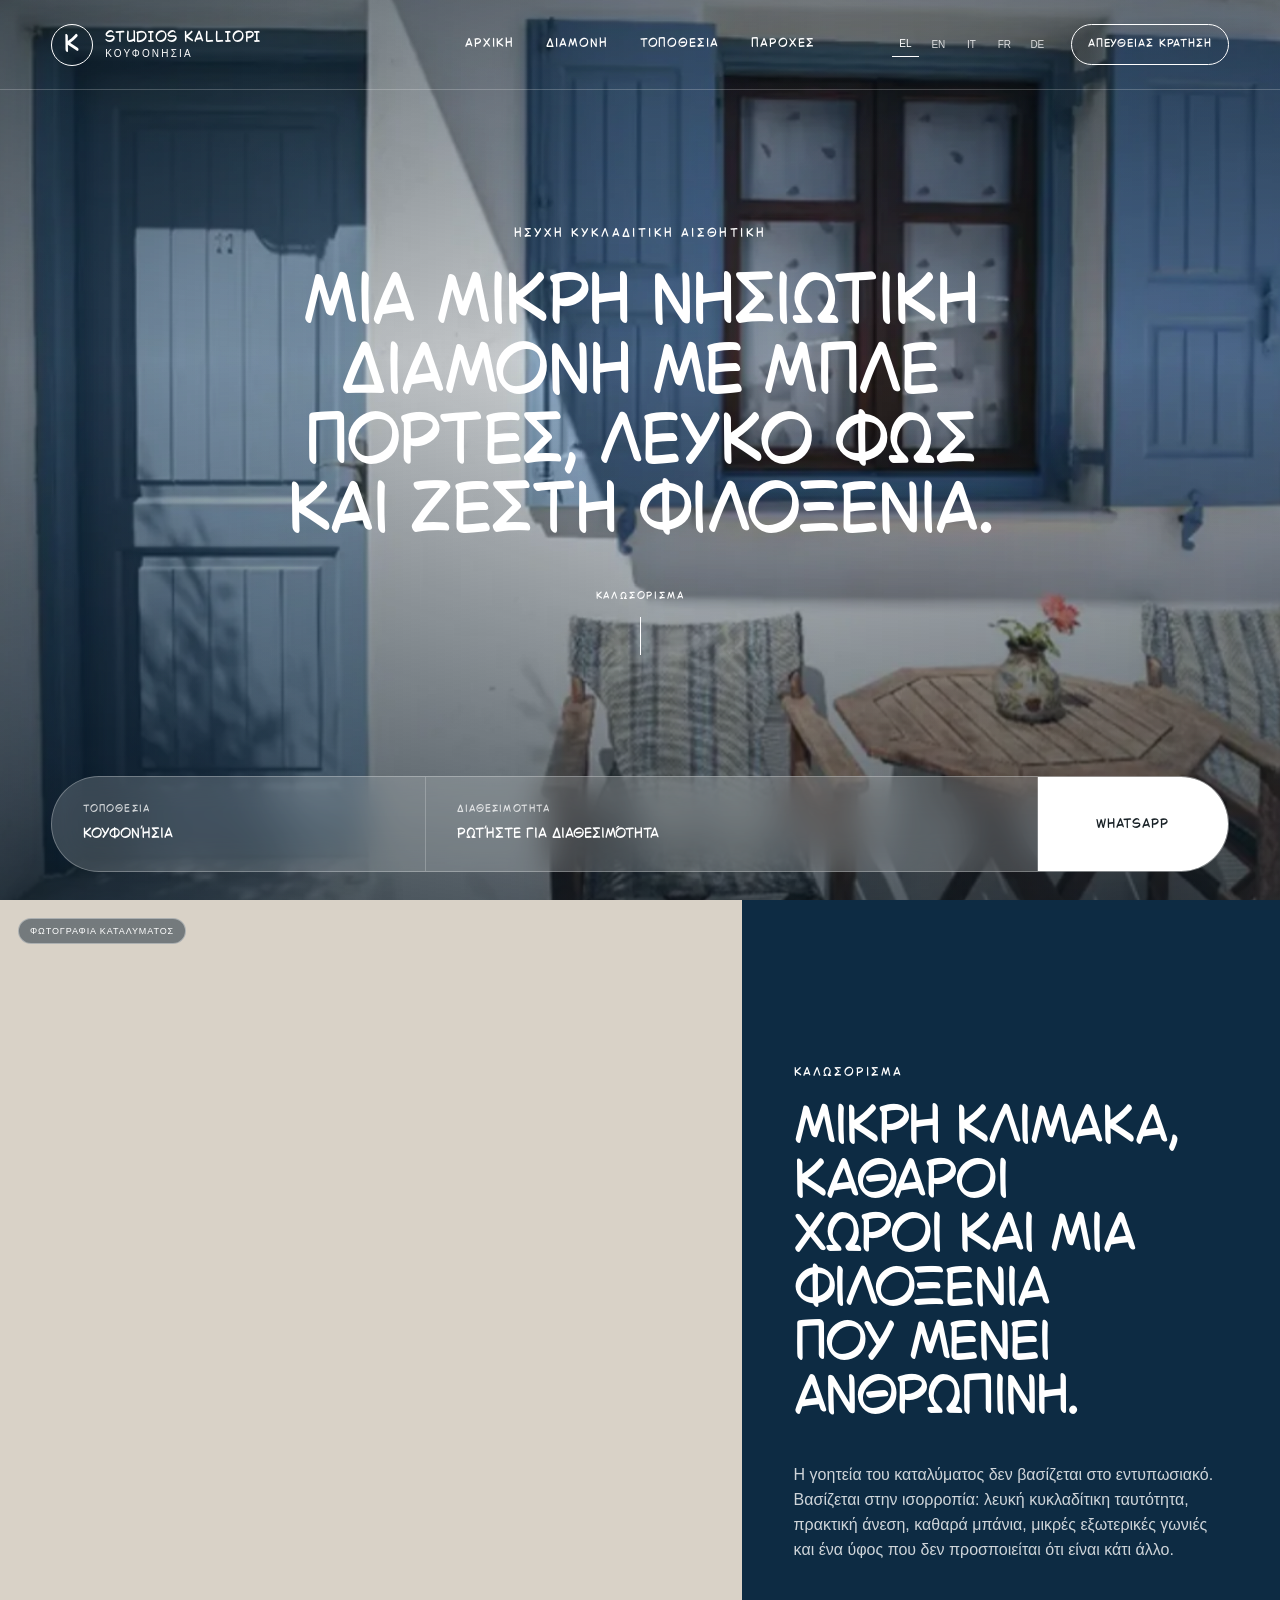
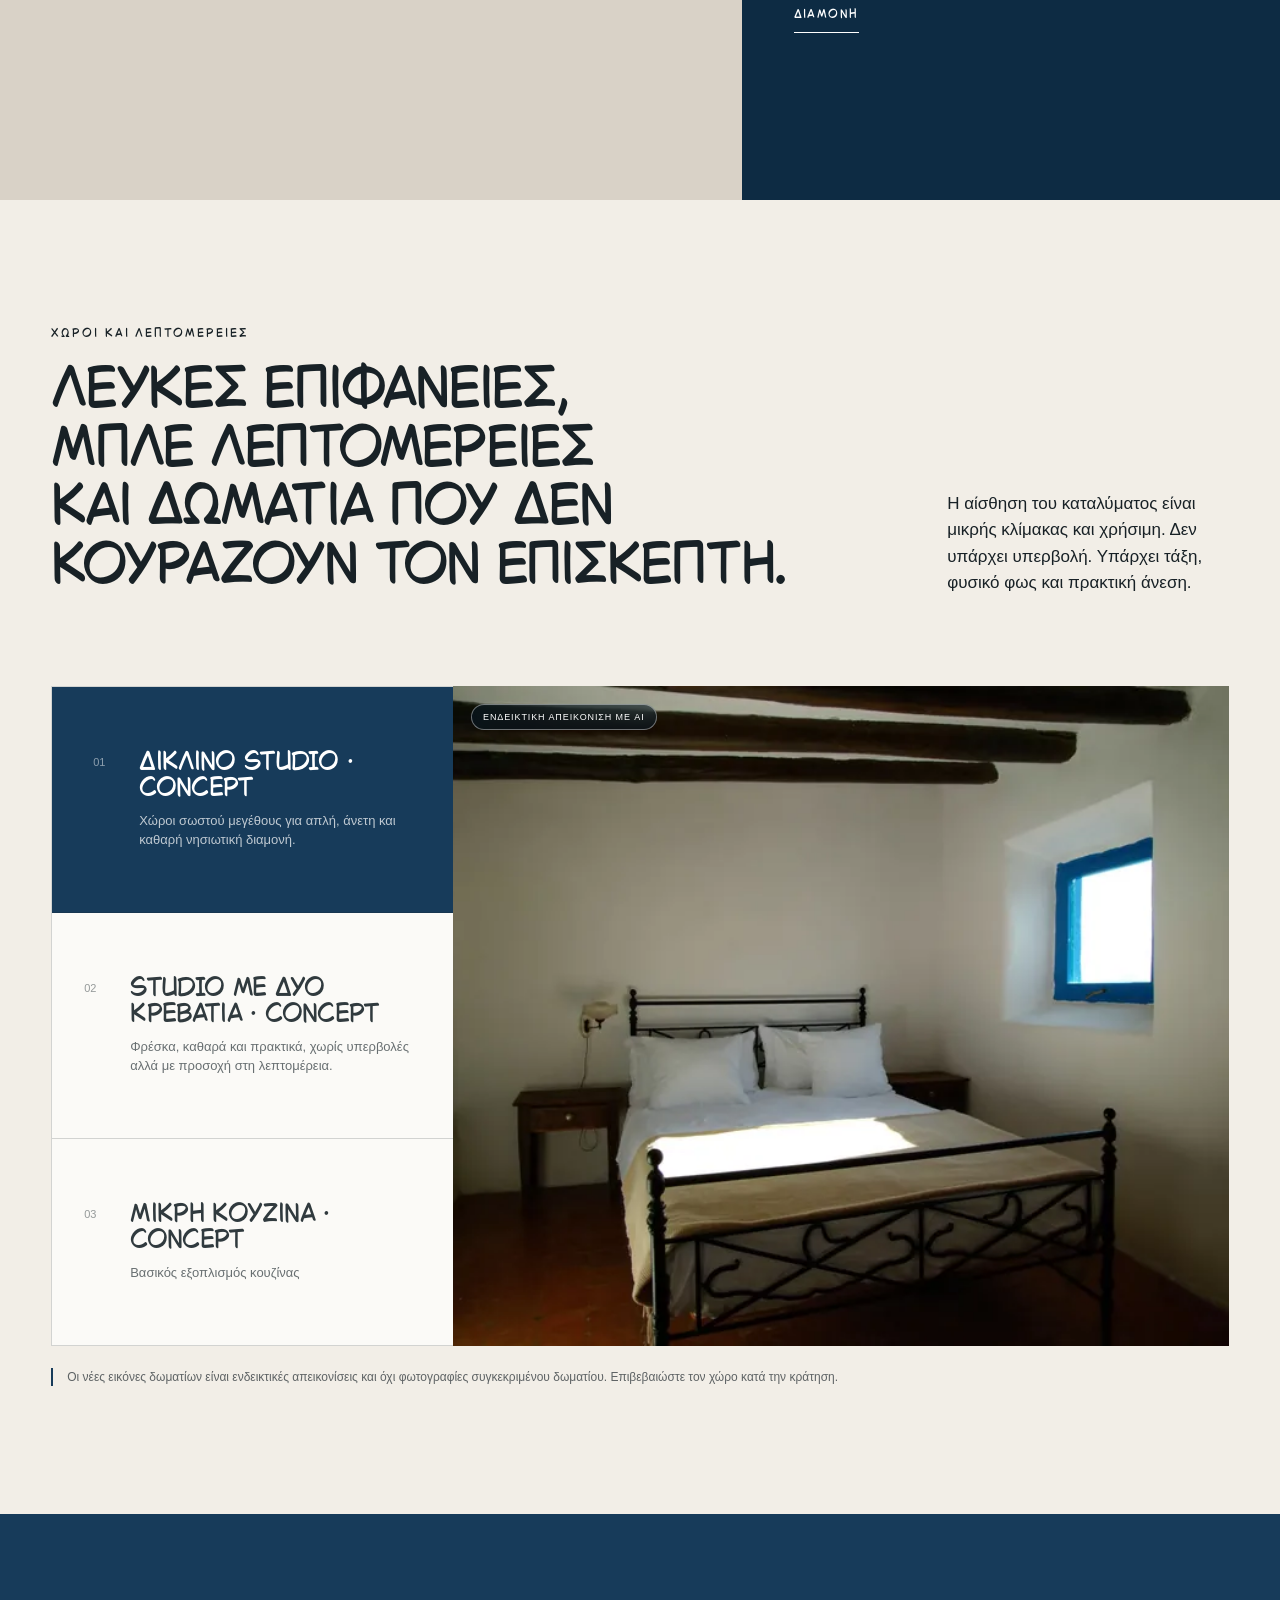
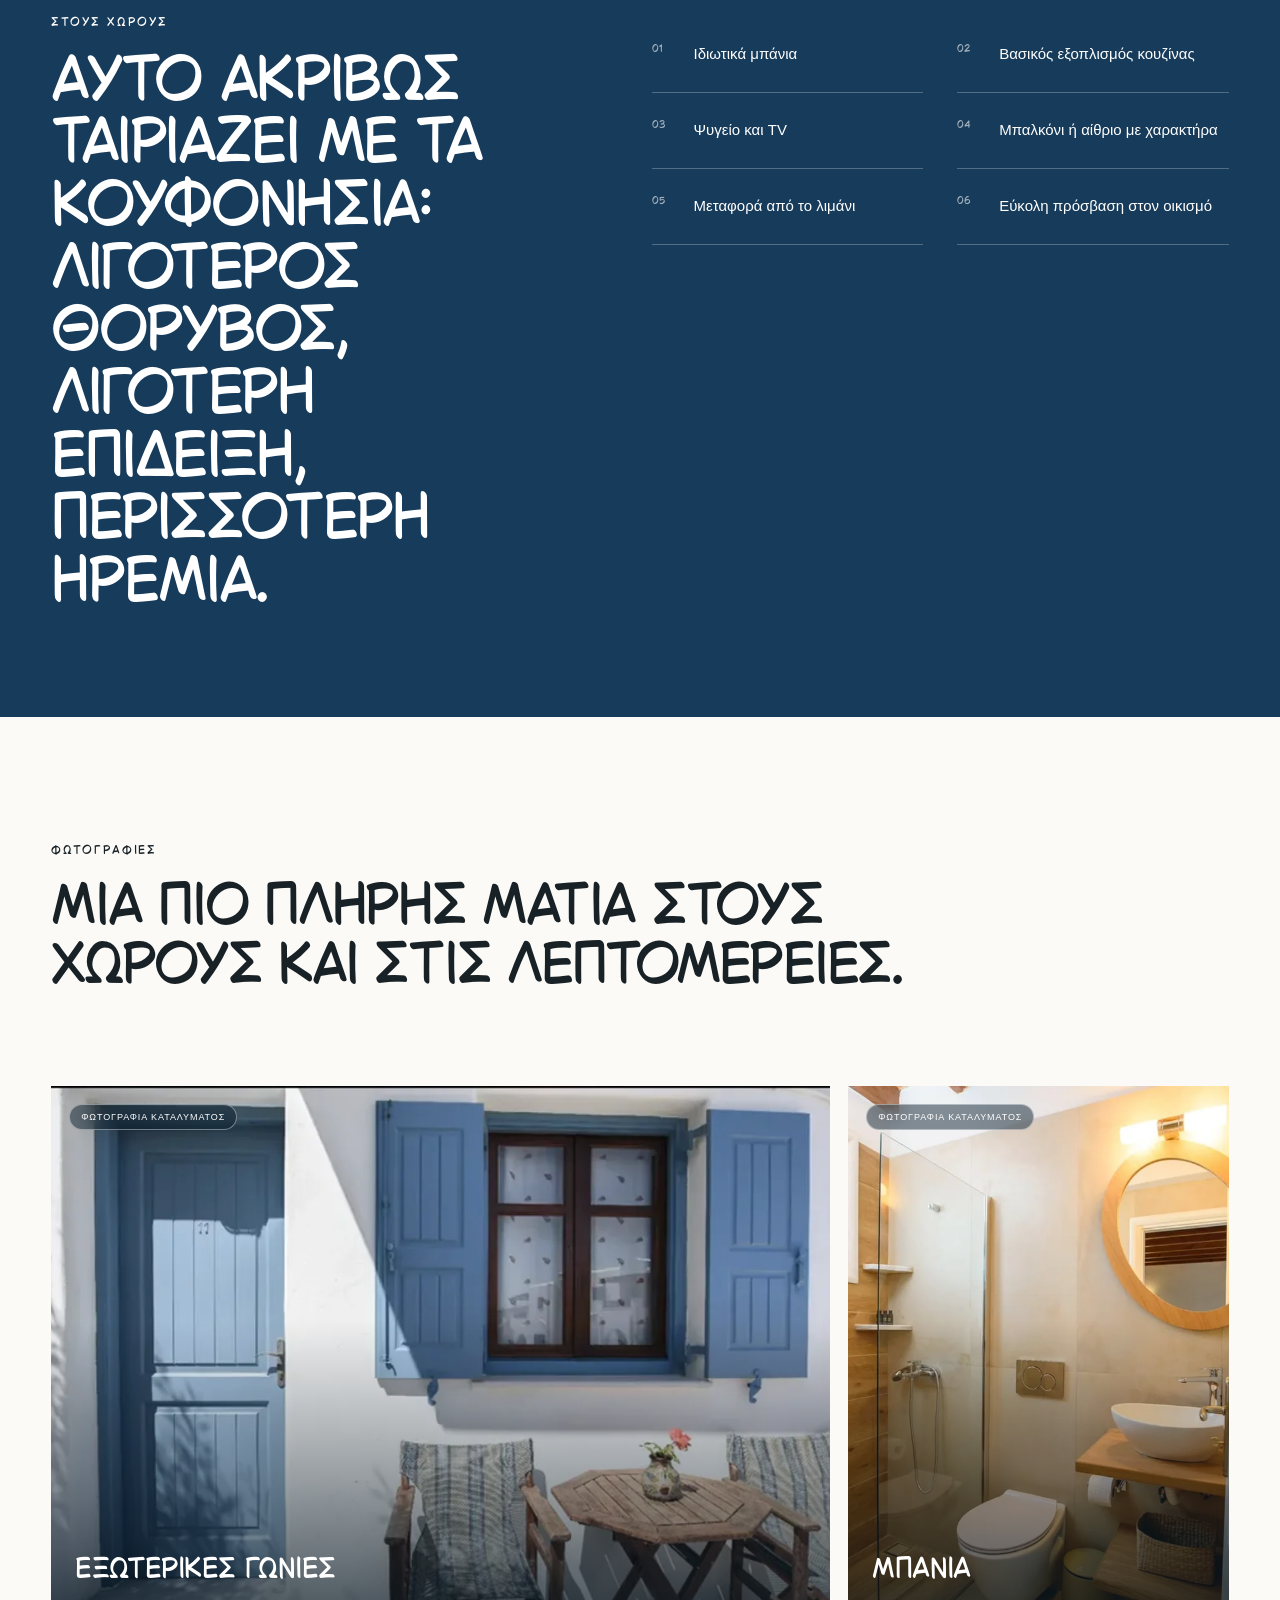
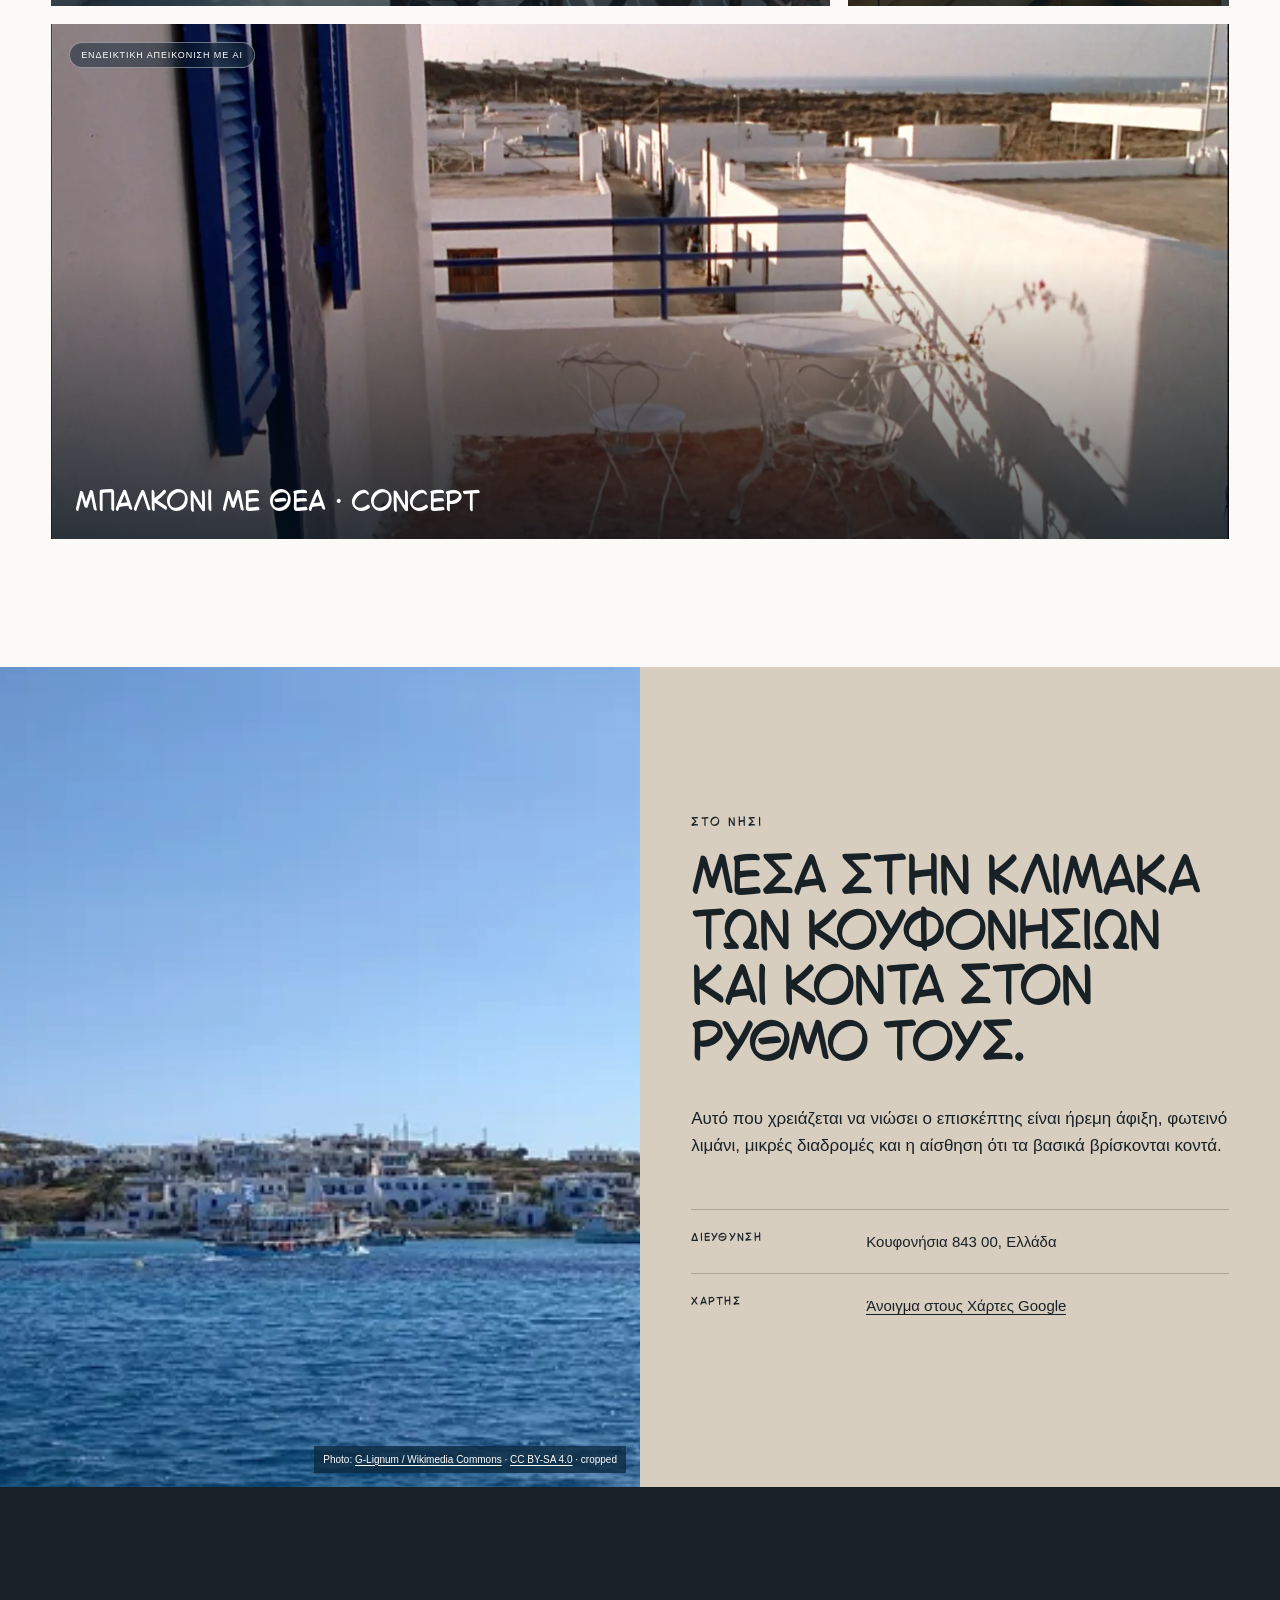
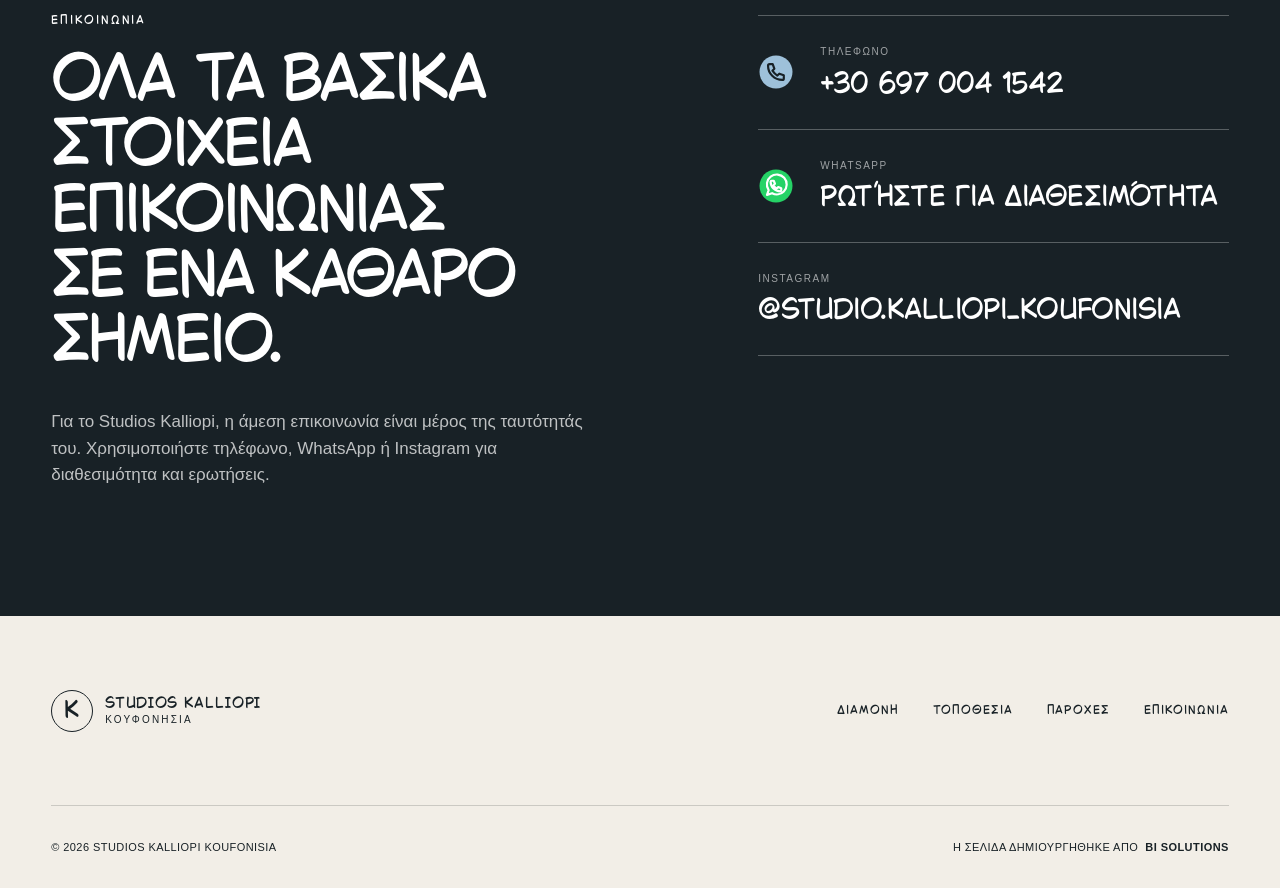
==== commit aafd4d1c: "feat(contact): add phone and WhatsApp icons Make the direct contact actions easier to recognize whil" ====
--- a/index.html
+++ b/index.html
@@ -415,11 +415,20 @@
           <p data-i18n="contactP">Χρησιμοποιήστε τηλέφωνο, WhatsApp ή Instagram για διαθεσιμότητα και ερωτήσεις.</p>
         </div>
         <div class="contact-actions">
-          <a href="tel:+306970041542">
+          <a class="contact-action contact-action--phone" href="tel:+306970041542">
+            <svg class="contact-action__icon" viewBox="0 0 24 24" aria-hidden="true" focusable="false">
+              <circle cx="12" cy="12" r="11"></circle>
+              <path d="M7.7 6.8h2.1l1.1 3-1.3 1.3a12.2 12.2 0 0 0 3.3 3.3l1.3-1.3 3 1.1v2.1c0 .6-.5 1-1 1A9.5 9.5 0 0 1 6.7 7.8c0-.6.4-1 1-1Z"></path>
+            </svg>
             <span data-i18n="phoneLabel">Τηλέφωνο</span>
             <strong>+30&nbsp;697&nbsp;004&nbsp;1542</strong>
           </a>
-          <a href="https://wa.me/306970041542" target="_blank" rel="noreferrer">
+          <a class="contact-action contact-action--whatsapp" href="https://wa.me/306970041542" target="_blank" rel="noreferrer">
+            <svg class="contact-action__icon" viewBox="0 0 24 24" aria-hidden="true" focusable="false">
+              <circle cx="12" cy="12" r="11"></circle>
+              <path d="M17.2 15.6a6.6 6.6 0 0 1-7.8 1.2L6 17.9l1.1-3.2a6.6 6.6 0 1 1 10.1.9Z"></path>
+              <path d="M9.1 8.5h1.4l.8 2-1 1a8 8 0 0 0 2.2 2.2l1-1 2 .8v1.4c0 .4-.3.7-.7.7a6.4 6.4 0 0 1-6.4-6.4c0-.4.3-.7.7-.7Z"></path>
+            </svg>
             <span data-i18n="whatsappLabel">WhatsApp</span>
             <strong data-i18n="bookingAvailability">Ρωτήστε για διαθεσιμότητα</strong>
           </a>
--- a/styles.css
+++ b/styles.css
@@ -1030,6 +1030,46 @@
   border-bottom: 1px solid rgba(255, 255, 255, 0.28);
 }
 
+.contact-actions .contact-action {
+  grid-template-columns: 44px minmax(0, 1fr);
+  column-gap: 18px;
+}
+
+.contact-action__icon {
+  grid-row: 1 / span 2;
+  width: 36px;
+  height: 36px;
+  align-self: center;
+  overflow: visible;
+  color: #9ec1da;
+}
+
+.contact-action--whatsapp .contact-action__icon {
+  color: #25d366;
+}
+
+.contact-action__icon circle {
+  fill: currentColor;
+  stroke: none;
+}
+
+.contact-action__icon path {
+  fill: none;
+  stroke: var(--ink);
+  stroke-width: 1.45;
+  stroke-linecap: round;
+  stroke-linejoin: round;
+}
+
+.contact-action--whatsapp .contact-action__icon path {
+  stroke: var(--white);
+}
+
+.contact-actions .contact-action > span,
+.contact-actions .contact-action > strong {
+  grid-column: 2;
+}
+
 .contact-actions span {
   font-size: 10px;
   letter-spacing: 0.15em;
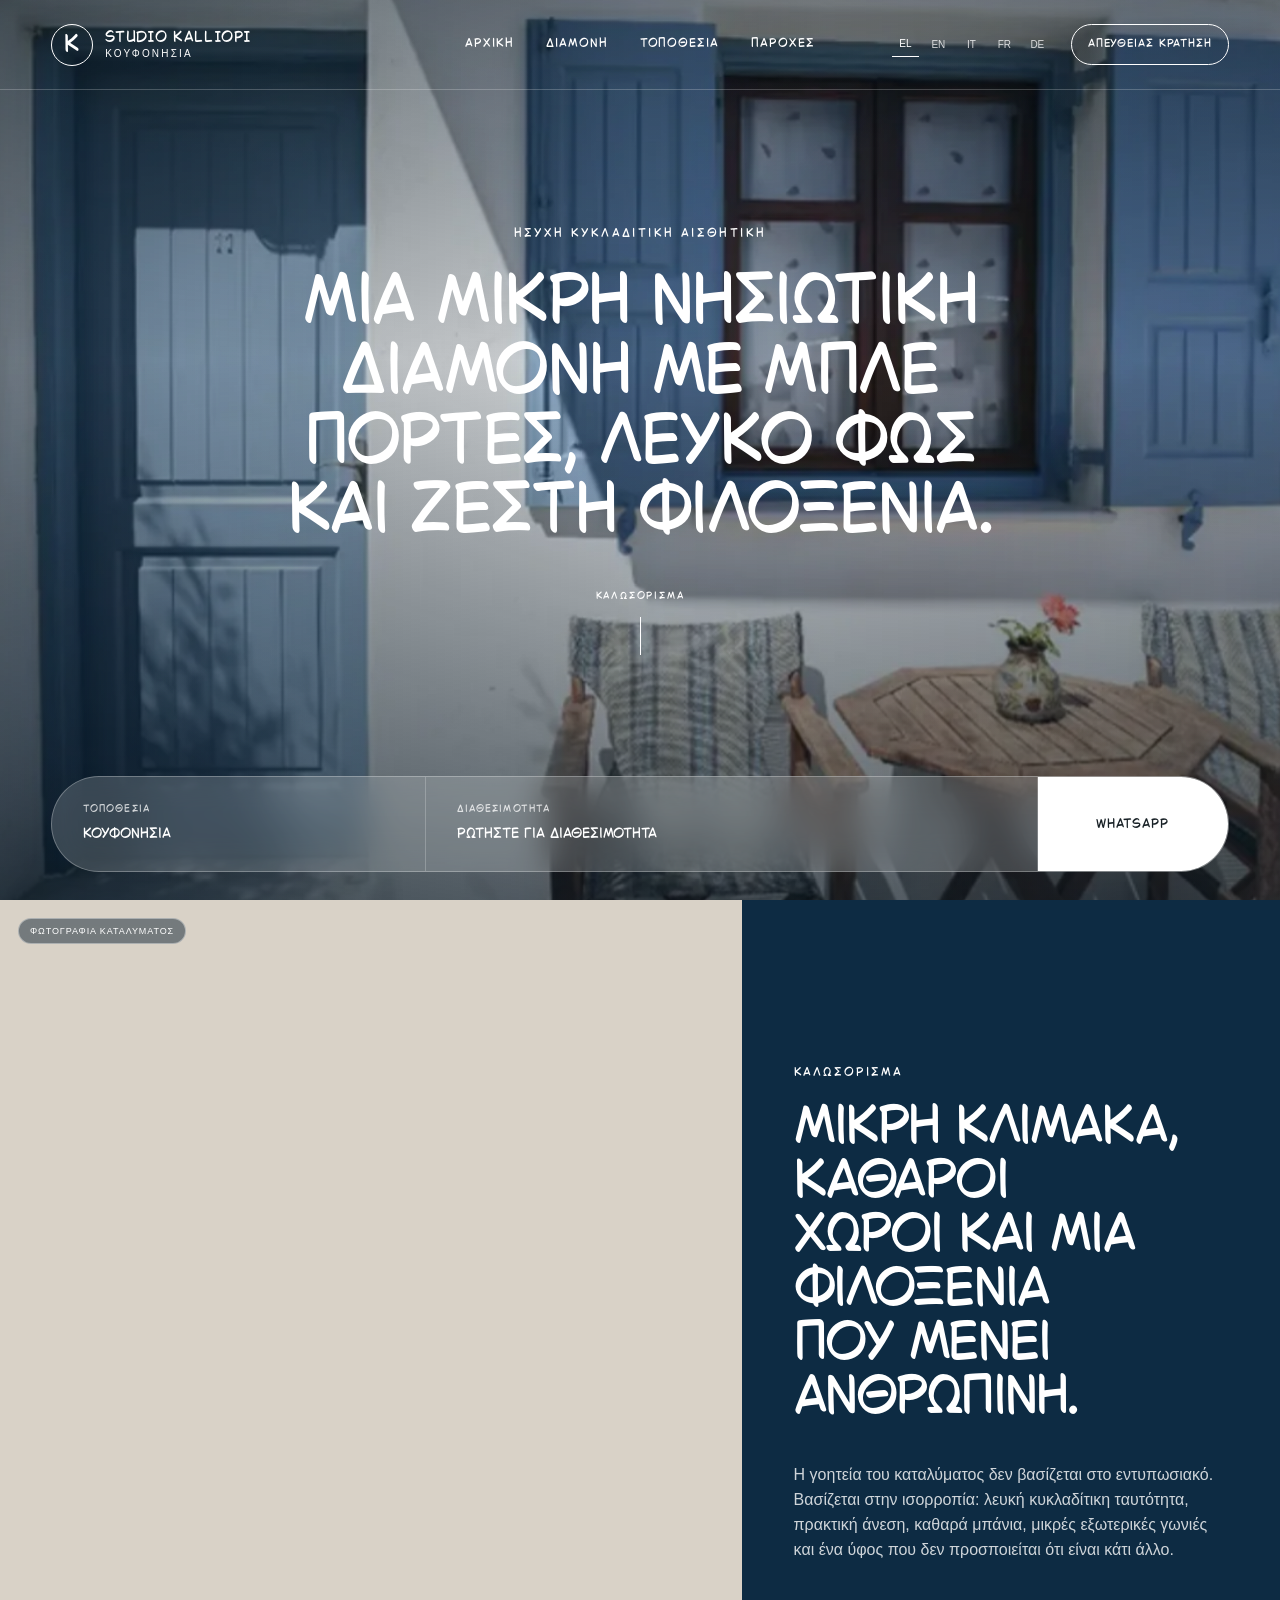
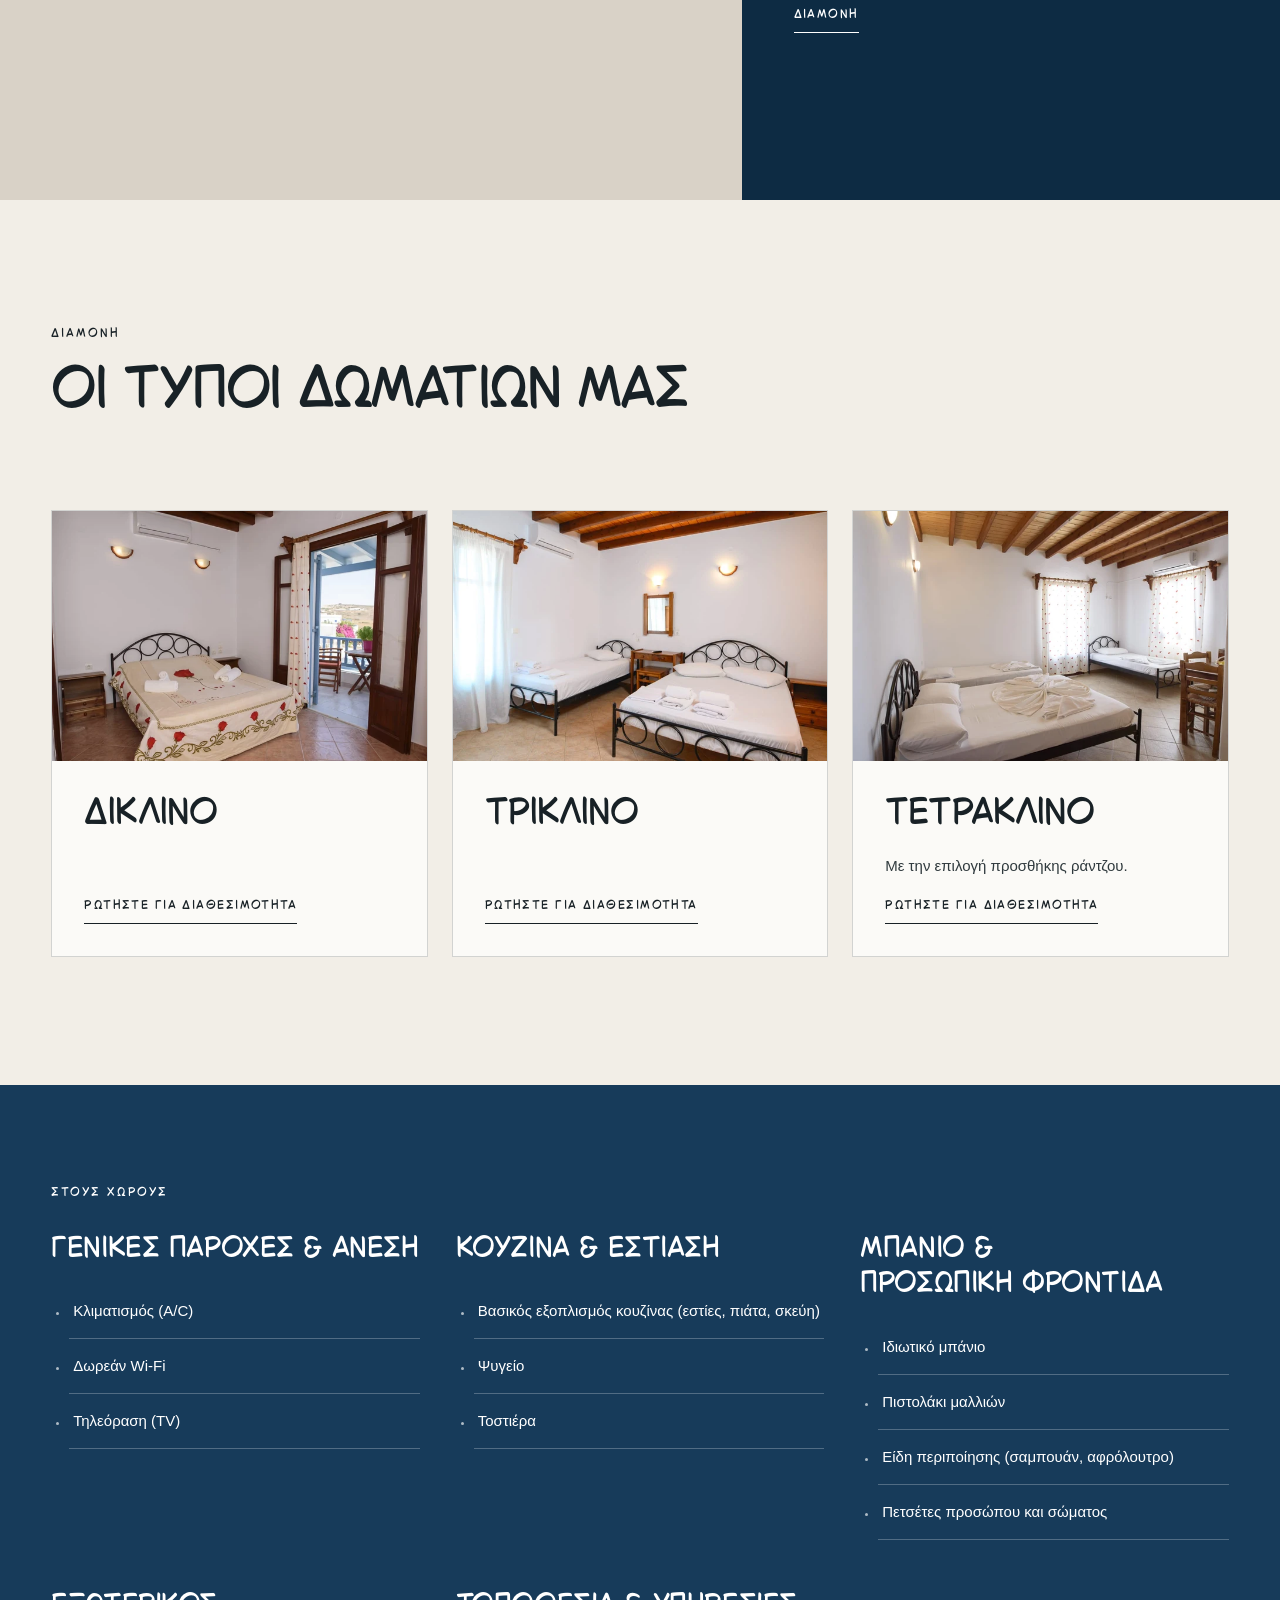
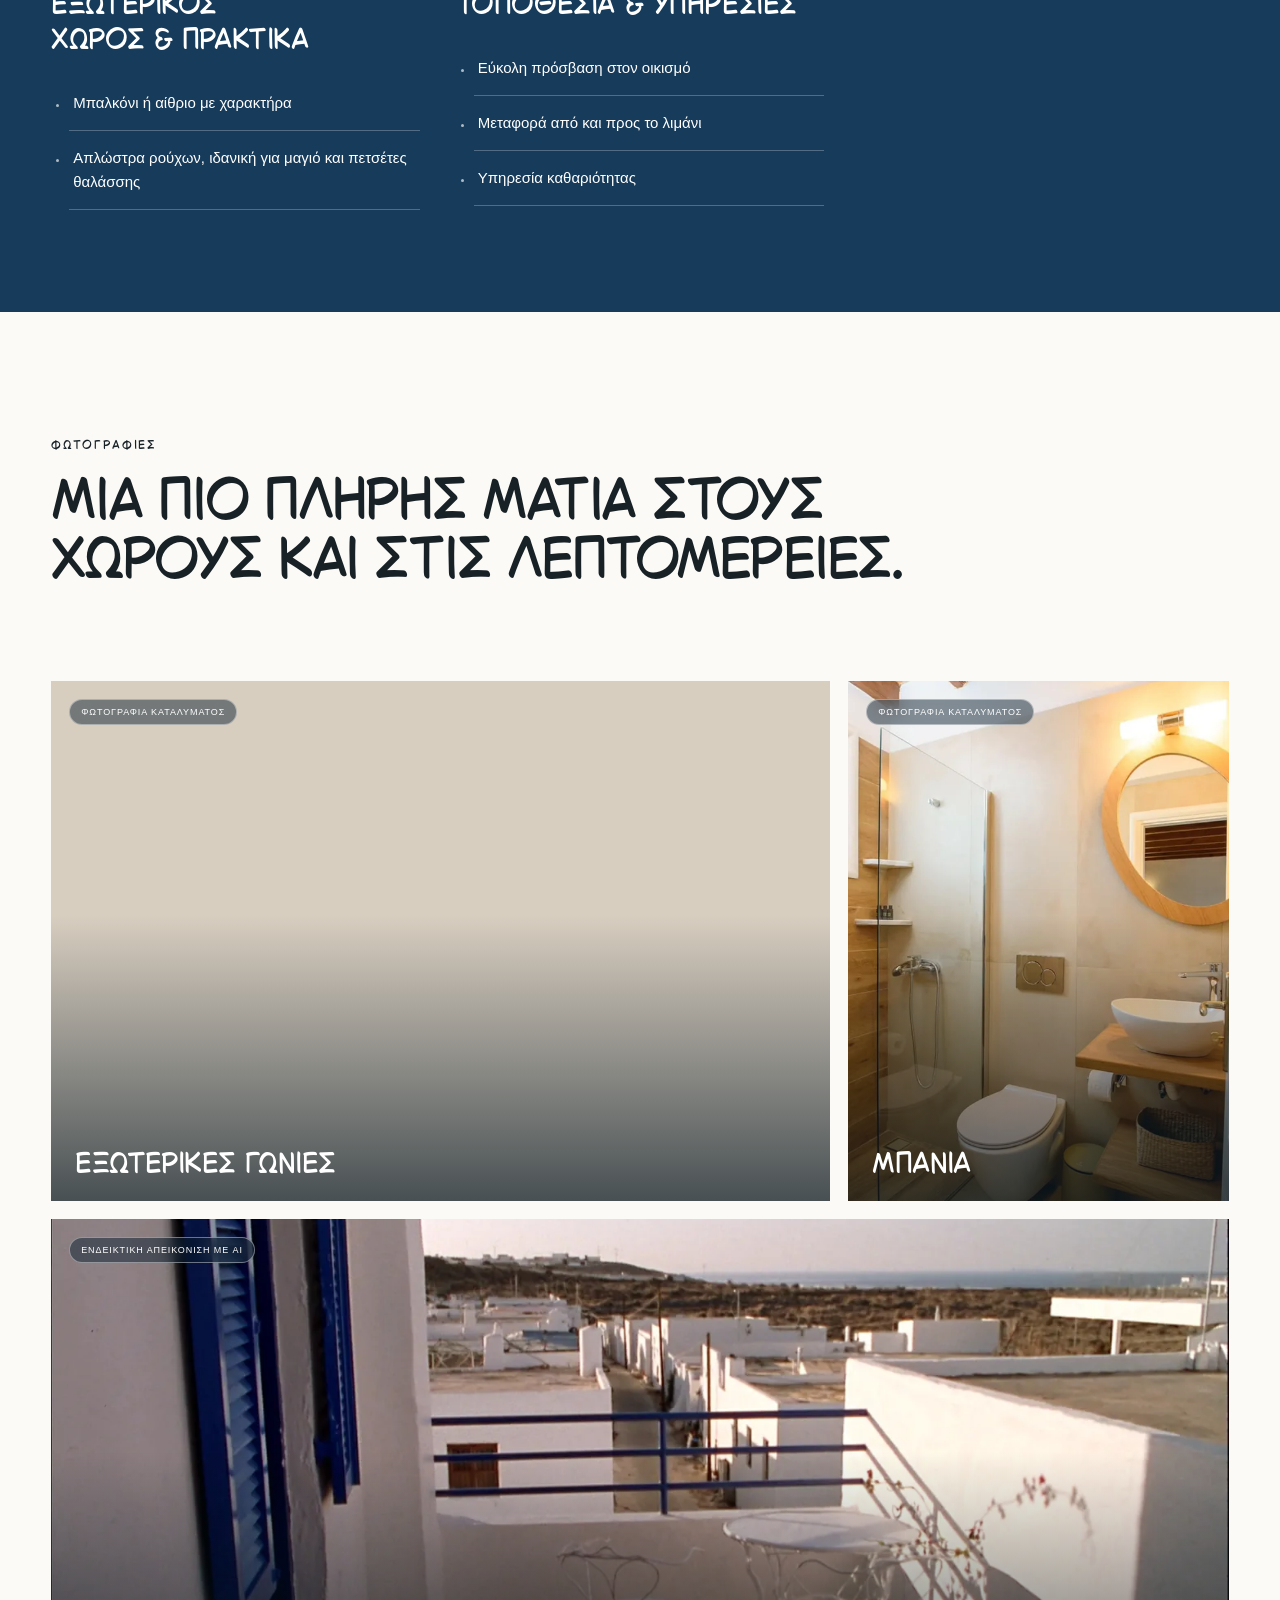
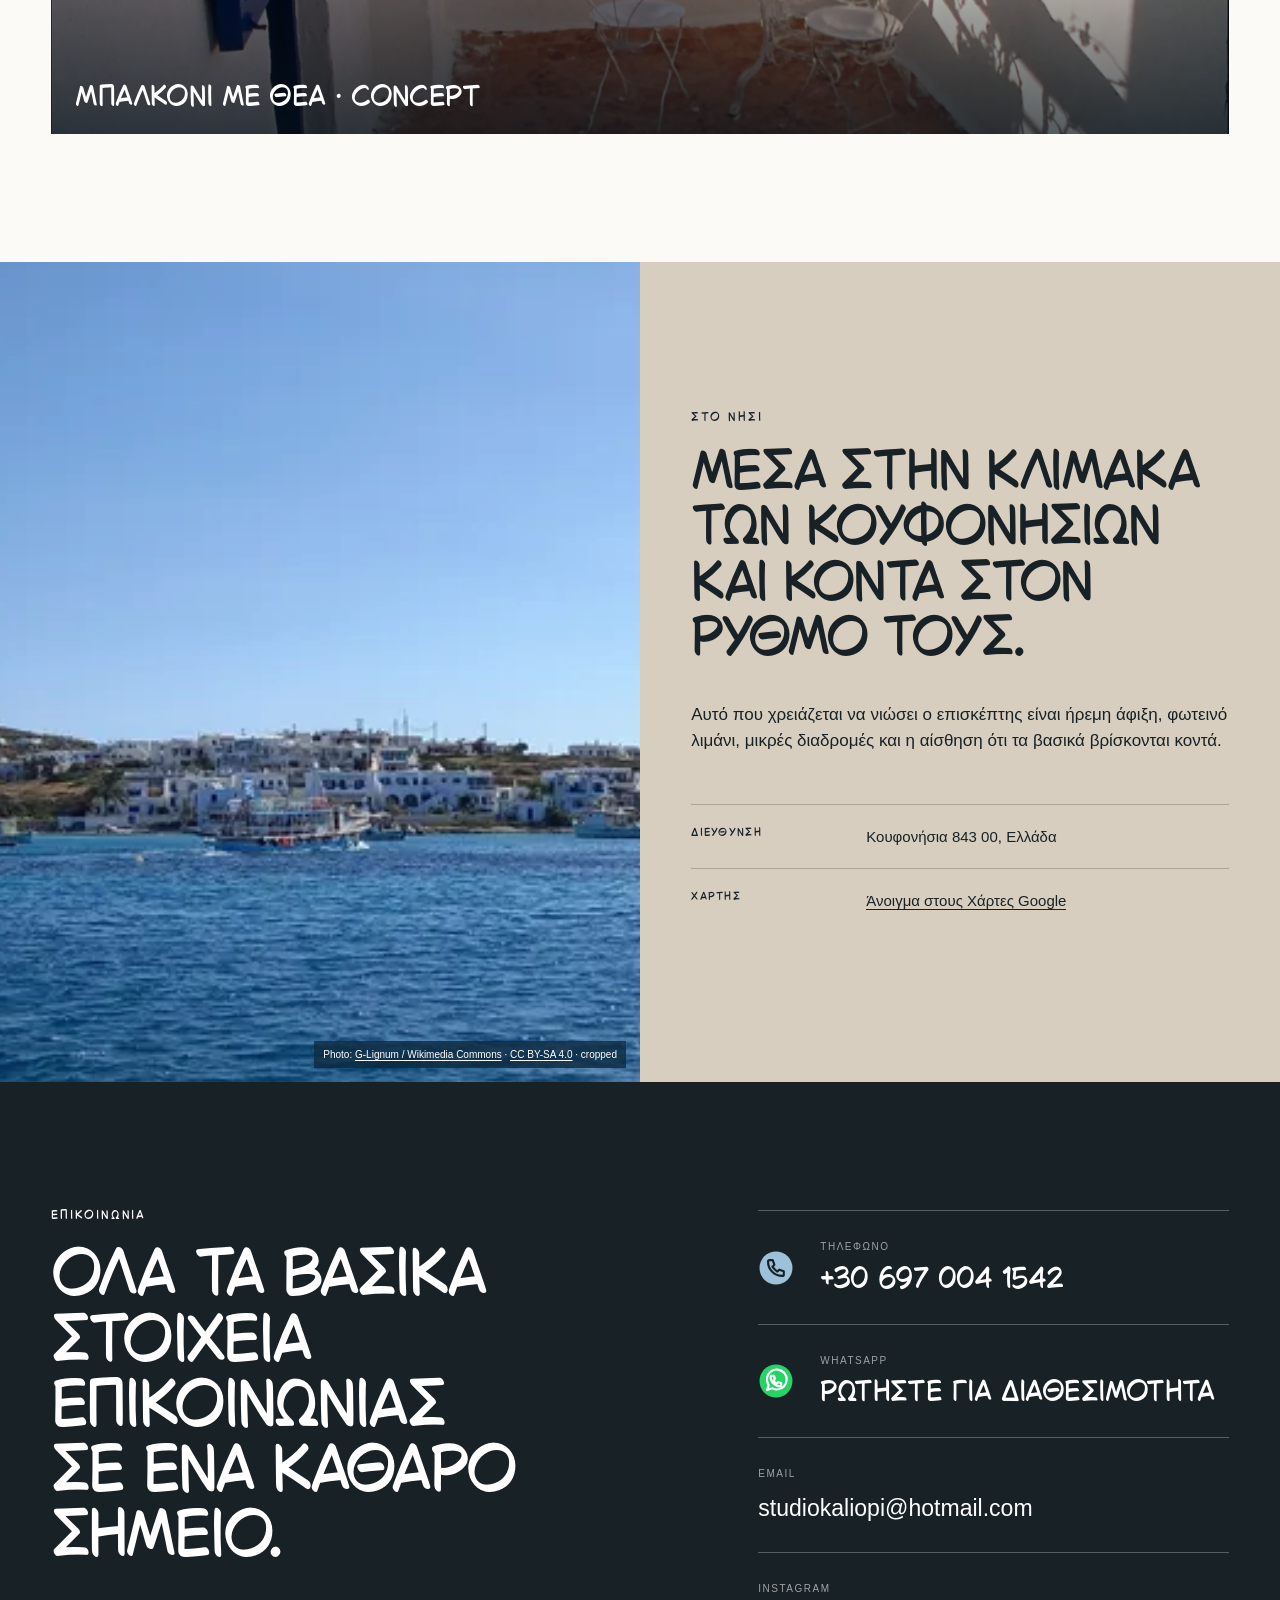
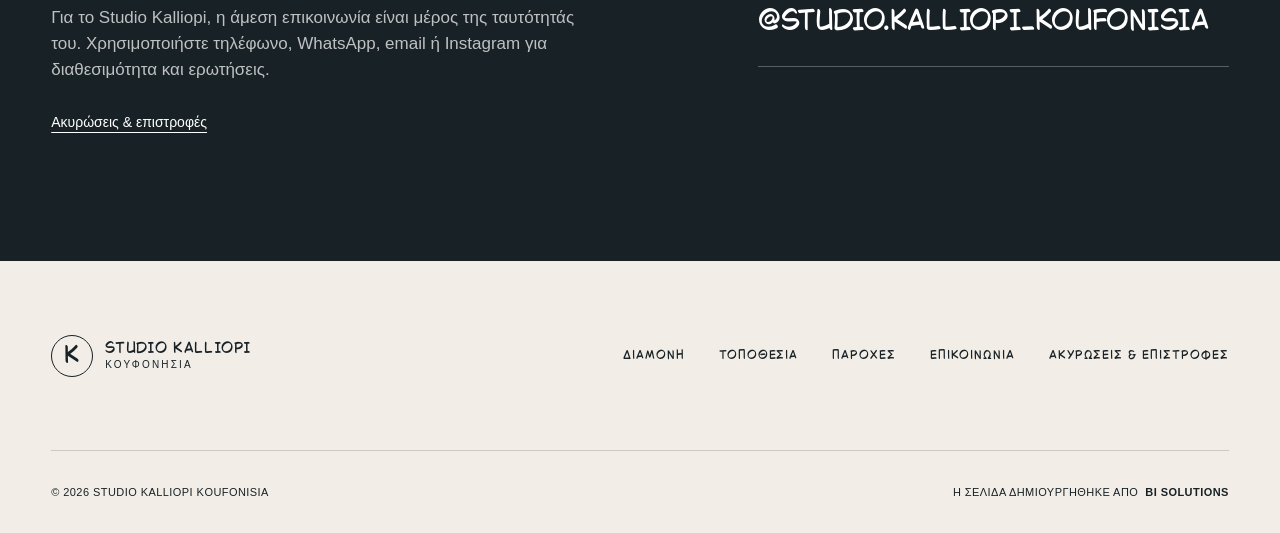
==== commit dae46d32: "feat(site): launch updated Studio Kalliopi website Add real room photos, grouped amenities, business" ====
--- a/index.html
+++ b/index.html
@@ -3,36 +3,36 @@
 <head>
   <meta charset="UTF-8">
   <meta name="viewport" content="width=device-width, initial-scale=1.0">
-  <title>Studios Kalliopi Koufonisia | Ήσυχη κυκλαδίτικη διαμονή</title>
+  <title>Studio Kalliopi Koufonisia | Ήσυχη κυκλαδίτικη διαμονή</title>
   <meta
     name="description"
     data-i18n-content="homeMetaDescription"
-    content="Studios Kalliopi Koufonisia. Ήσυχη κυκλαδίτικη διαμονή με λευκούς χώρους, μπλε λεπτομέρειες, ζεστή φιλοξενία και απευθείας κράτηση μέσω τηλεφώνου ή WhatsApp."
+    content="Studio Kalliopi Koufonisia. Ήσυχη κυκλαδίτικη διαμονή με λευκούς χώρους, μπλε λεπτομέρειες, ζεστή φιλοξενία και απευθείας κράτηση μέσω τηλεφώνου ή WhatsApp."
   >
   <meta name="theme-color" content="#f2eee7">
 
-  <link rel="canonical" href="https://ioannisbekas.github.io/StudioKalliopiKoufonisia/">
+  <link rel="canonical" href="https://kalliopikoufonisia.gr/">
   <meta property="og:type" content="website">
-  <meta property="og:url" content="https://ioannisbekas.github.io/StudioKalliopiKoufonisia/">
-  <meta property="og:title" data-i18n-content="homeOgTitle" content="Studios Kalliopi Koufonisia">
+  <meta property="og:url" content="https://kalliopikoufonisia.gr/">
+  <meta property="og:title" data-i18n-content="homeOgTitle" content="Studio Kalliopi Koufonisia">
   <meta
     property="og:description"
     data-i18n-content="homeOgDescription"
     content="Μπλε πόρτες, λευκοί τοίχοι, φωτεινά δωμάτια και άμεση νησιωτική φιλοξενία στα Κουφονήσια."
   >
-  <meta property="og:image" content="https://ioannisbekas.github.io/StudioKalliopiKoufonisia/assets/optimized/blue-door-patio-1213.webp">
+  <meta property="og:image" content="https://kalliopikoufonisia.gr/assets/optimized/blue-door-patio-1213.webp">
   <meta property="og:image:width" content="1213">
   <meta property="og:image:height" content="786">
   <meta property="og:locale" content="el_GR">
   <meta name="twitter:card" content="summary_large_image">
-  <meta name="twitter:image" content="https://ioannisbekas.github.io/StudioKalliopiKoufonisia/assets/optimized/blue-door-patio-1213.webp">
-
-  <link rel="alternate" hreflang="el" href="https://ioannisbekas.github.io/StudioKalliopiKoufonisia/">
-  <link rel="alternate" hreflang="en" href="https://ioannisbekas.github.io/StudioKalliopiKoufonisia/?lang=en">
-  <link rel="alternate" hreflang="it" href="https://ioannisbekas.github.io/StudioKalliopiKoufonisia/?lang=it">
-  <link rel="alternate" hreflang="fr" href="https://ioannisbekas.github.io/StudioKalliopiKoufonisia/?lang=fr">
-  <link rel="alternate" hreflang="de" href="https://ioannisbekas.github.io/StudioKalliopiKoufonisia/?lang=de">
-  <link rel="alternate" hreflang="x-default" href="https://ioannisbekas.github.io/StudioKalliopiKoufonisia/">
+  <meta name="twitter:image" content="https://kalliopikoufonisia.gr/assets/optimized/blue-door-patio-1213.webp">
+
+  <link rel="alternate" hreflang="el" href="https://kalliopikoufonisia.gr/">
+  <link rel="alternate" hreflang="en" href="https://kalliopikoufonisia.gr/?lang=en">
+  <link rel="alternate" hreflang="it" href="https://kalliopikoufonisia.gr/?lang=it">
+  <link rel="alternate" hreflang="fr" href="https://kalliopikoufonisia.gr/?lang=fr">
+  <link rel="alternate" hreflang="de" href="https://kalliopikoufonisia.gr/?lang=de">
+  <link rel="alternate" hreflang="x-default" href="https://kalliopikoufonisia.gr/">
 
   <link rel="icon" href="assets/favicon.svg" type="image/svg+xml">
   <link rel="dns-prefetch" href="//maps.google.com">
@@ -53,8 +53,9 @@
     {
       "@context": "https://schema.org",
       "@type": "LodgingBusiness",
-      "name": "Studios Kalliopi Koufonisia",
+      "name": "Studio Kalliopi Koufonisia",
       "telephone": "+30 697 004 1542",
+      "email": "studiokaliopi@hotmail.com",
       "address": {
         "@type": "PostalAddress",
         "streetAddress": "Koufonisia 843 00",
@@ -76,7 +77,7 @@
       <a class="brand" href="index.html" data-i18n-aria-label="brandHome">
         <span class="brand__mark" aria-hidden="true">K</span>
         <span class="brand__copy">
-          <strong>Studios Kalliopi</strong>
+          <strong>Studio Kalliopi</strong>
           <span data-i18n="brandTitle">Κουφονήσια</span>
         </span>
       </a>
@@ -124,7 +125,7 @@
     <div class="menu-panel__content">
       <div class="menu-panel__main">
         <div class="menu-panel__tools">
-          <p id="menu-title">Studios Kalliopi</p>
+          <p id="menu-title">Studio Kalliopi</p>
           <button class="menu-close" type="button" data-i18n="close" data-i18n-aria-label="closeMenu">Κλείσιμο</button>
         </div>
         <nav class="menu-nav" data-i18n-aria-label="expandedNavigation" aria-label="Αναπτυγμένη πλοήγηση">
@@ -161,7 +162,7 @@
           width="1213"
           height="786"
           data-i18n-alt="patioImageAlt"
-          alt="Αίθριο με καθίσματα και μπλε παραθυρόφυλλα στο Studios Kalliopi"
+          alt="Αίθριο με καθίσματα και μπλε παραθυρόφυλλα στο Studio Kalliopi"
           fetchpriority="high"
           decoding="async"
         >
@@ -198,7 +199,7 @@
           width="1213"
           height="1186"
           data-i18n-alt="heroImageAlt"
-          alt="Λευκή είσοδος με μπλε πόρτα στο Studios Kalliopi"
+          alt="Λευκή είσοδος με μπλε πόρτα στο Studio Kalliopi"
           loading="lazy"
           decoding="async"
         >
@@ -215,99 +216,123 @@
       </div>
     </section>
 
-    <section class="rooms" id="stay">
+    <section class="room-types" id="stay" aria-labelledby="room-types-title">
       <div class="shell">
-        <div class="section-heading">
+        <div class="section-heading section-heading--compact">
           <div>
-            <p class="section-kicker" data-i18n="stayMomentsLabel">Χώροι και λεπτομέρειες</p>
-            <h2 data-i18n="staySectionTitle">Λευκές επιφάνειες, μπλε λεπτομέρειες και δωμάτια που δεν κουράζουν τον επισκέπτη.</h2>
+            <p class="section-kicker" data-i18n="roomTypesLabel">Διαμονή</p>
+            <h2 id="room-types-title" data-i18n="roomTypesTitle">Οι τύποι δωματίων μας</h2>
           </div>
-          <p data-i18n="staySectionP1">Η αίσθηση του καταλύματος είναι μικρής κλίμακας και χρήσιμη. Υπάρχει τάξη, φυσικό φως και πρακτική άνεση.</p>
-        </div>
-
-        <div class="room-browser" data-room-browser>
-          <div class="room-browser__choices" role="tablist" data-i18n-aria-label="stayFeatures">
-            <button class="room-choice is-active" type="button" role="tab" aria-selected="true" data-room-target="double">
-              <span>01</span>
-              <strong data-i18n="roomDoubleTitle">Δίκλινο studio · concept</strong>
-              <small data-i18n="stayMoment1Text">Χώρος σωστού μεγέθους για απλή και καθαρή νησιωτική διαμονή.</small>
-            </button>
-            <button class="room-choice" type="button" role="tab" aria-selected="false" data-room-target="twin">
-              <span>02</span>
-              <strong data-i18n="roomTwinTitle">Studio με δύο κρεβάτια · concept</strong>
-              <small data-i18n="stayMoment2Text">Φωτεινό, πρακτικό και χωρίς περιττή επίδειξη.</small>
-            </button>
-            <button class="room-choice" type="button" role="tab" aria-selected="false" data-room-target="kitchenette">
-              <span>03</span>
-              <strong data-i18n="roomKitchenTitle">Μικρή κουζίνα · concept</strong>
-              <small data-i18n="amenity2">Βασικός εξοπλισμός κουζίνας</small>
-            </button>
-          </div>
-
-          <div class="room-browser__stage">
-            <figure class="room-panel is-active" role="tabpanel" data-room-panel="double">
-              <img
-                src="assets/optimized/generated-studio-double-concept-1440.webp"
-                srcset="assets/optimized/generated-studio-double-concept-640.webp 640w, assets/optimized/generated-studio-double-concept-960.webp 960w, assets/optimized/generated-studio-double-concept-1440.webp 1440w, assets/optimized/generated-studio-double-concept-2048.webp 2048w"
-                sizes="(max-width: 900px) 100vw, 62vw"
-                width="2048"
-                height="1152"
-                data-i18n-alt="conceptDoubleAlt"
-                alt="Ενδεικτική απεικόνιση δίκλινου κυκλαδίτικου studio"
-                loading="lazy"
-                decoding="async"
-              >
-              <figcaption class="concept-label" data-i18n="conceptLabel">Ενδεικτική απεικόνιση με AI</figcaption>
-            </figure>
-            <figure class="room-panel" role="tabpanel" data-room-panel="twin" hidden>
-              <img
-                src="assets/optimized/generated-studio-twin-concept-1440.webp"
-                srcset="assets/optimized/generated-studio-twin-concept-640.webp 640w, assets/optimized/generated-studio-twin-concept-960.webp 960w, assets/optimized/generated-studio-twin-concept-1440.webp 1440w, assets/optimized/generated-studio-twin-concept-2048.webp 2048w"
-                sizes="(max-width: 900px) 100vw, 62vw"
-                width="2048"
-                height="1152"
-                data-i18n-alt="conceptTwinAlt"
-                alt="Ενδεικτική απεικόνιση κυκλαδίτικου studio με δύο κρεβάτια"
-                loading="lazy"
-                decoding="async"
-              >
-              <figcaption class="concept-label" data-i18n="conceptLabel">Ενδεικτική απεικόνιση με AI</figcaption>
-            </figure>
-            <figure class="room-panel" role="tabpanel" data-room-panel="kitchenette" hidden>
-              <img
-                src="assets/optimized/generated-studio-kitchenette-concept-1440.webp"
-                srcset="assets/optimized/generated-studio-kitchenette-concept-640.webp 640w, assets/optimized/generated-studio-kitchenette-concept-960.webp 960w, assets/optimized/generated-studio-kitchenette-concept-1440.webp 1440w, assets/optimized/generated-studio-kitchenette-concept-2048.webp 2048w"
-                sizes="(max-width: 900px) 100vw, 62vw"
-                width="2048"
-                height="1536"
-                data-i18n-alt="conceptKitchenAlt"
-                alt="Ενδεικτική απεικόνιση μικρής κουζίνας σε κυκλαδίτικο studio"
-                loading="lazy"
-                decoding="async"
-              >
-              <figcaption class="concept-label" data-i18n="conceptLabel">Ενδεικτική απεικόνιση με AI</figcaption>
-            </figure>
-          </div>
-        </div>
-
-        <p class="concept-note" data-i18n="conceptNote">Οι νέες εικόνες δωματίων είναι ενδεικτικές απεικονίσεις και όχι φωτογραφίες συγκεκριμένου δωματίου. Επιβεβαιώστε τον χώρο κατά την κράτηση.</p>
-      </div>
-    </section>
-
-    <section class="amenities-section" id="amenities">
+        </div>
+
+        <div class="room-types__grid">
+          <article class="room-type-card" aria-labelledby="room-double-title">
+            <img
+              src="assets/optimized/room-double-960.webp"
+              srcset="assets/optimized/room-double-640.webp 640w, assets/optimized/room-double-960.webp 960w, assets/optimized/room-double-1345.webp 1345w"
+              sizes="(max-width: 760px) calc(100vw - 40px), (max-width: 1100px) calc((100vw - 80px) / 2), 31vw"
+              width="1345"
+              height="940"
+              data-i18n-alt="roomDoublePhotoAlt"
+              alt="Δίκλινο δωμάτιο στο Studio Kalliopi"
+              loading="lazy"
+              decoding="async"
+            >
+            <div class="room-type-card__copy">
+              <h3 id="room-double-title" data-i18n="roomDoubleType">Δίκλινο</h3>
+              <a class="text-link" href="#contact" data-i18n="roomAvailability">Ρωτήστε για διαθεσιμότητα</a>
+            </div>
+          </article>
+
+          <article class="room-type-card" aria-labelledby="room-triple-title">
+            <img
+              src="assets/optimized/room-triple-960.webp"
+              srcset="assets/optimized/room-triple-640.webp 640w, assets/optimized/room-triple-960.webp 960w, assets/optimized/room-triple-1280.webp 1280w"
+              sizes="(max-width: 760px) calc(100vw - 40px), (max-width: 1100px) calc((100vw - 80px) / 2), 31vw"
+              width="1280"
+              height="852"
+              data-i18n-alt="roomTriplePhotoAlt"
+              alt="Τρίκλινο δωμάτιο στο Studio Kalliopi"
+              loading="lazy"
+              decoding="async"
+            >
+            <div class="room-type-card__copy">
+              <h3 id="room-triple-title" data-i18n="roomTripleType">Τρίκλινο</h3>
+              <a class="text-link" href="#contact" data-i18n="roomAvailability">Ρωτήστε για διαθεσιμότητα</a>
+            </div>
+          </article>
+
+          <article class="room-type-card" aria-labelledby="room-quadruple-title">
+            <img
+              src="assets/optimized/room-quadruple-960.webp"
+              srcset="assets/optimized/room-quadruple-640.webp 640w, assets/optimized/room-quadruple-960.webp 960w, assets/optimized/room-quadruple-1504.webp 1504w"
+              sizes="(max-width: 760px) calc(100vw - 40px), (max-width: 1100px) calc((100vw - 80px) / 2), 31vw"
+              width="1504"
+              height="1004"
+              data-i18n-alt="roomQuadruplePhotoAlt"
+              alt="Τετράκλινο δωμάτιο στο Studio Kalliopi"
+              loading="lazy"
+              decoding="async"
+            >
+            <div class="room-type-card__copy">
+              <h3 id="room-quadruple-title" data-i18n="roomQuadrupleType">Τετράκλινο</h3>
+              <p data-i18n="roomQuadrupleNote">Με την επιλογή προσθήκης ράντζου.</p>
+              <a class="text-link" href="#contact" data-i18n="roomAvailability">Ρωτήστε για διαθεσιμότητα</a>
+            </div>
+          </article>
+        </div>
+      </div>
+    </section>
+
+    <section class="amenities-section" id="amenities" aria-labelledby="amenities-title">
       <div class="shell amenities-section__grid">
-        <div>
-          <p class="section-kicker" data-i18n="staySectionLabel">Στους χώρους</p>
-          <h2 data-i18n="staySectionP2">Λιγότερος θόρυβος, λιγότερη επίδειξη, περισσότερη ηρεμία.</h2>
-        </div>
-        <ul class="amenities-list" data-i18n-aria-label="stayFeatures">
-          <li data-i18n="amenity1">Ιδιωτικά μπάνια</li>
-          <li data-i18n="amenity2">Βασικός εξοπλισμός κουζίνας</li>
-          <li data-i18n="amenity3">Ψυγείο και TV</li>
-          <li data-i18n="amenity4">Μπαλκόνι ή αίθριο με χαρακτήρα</li>
-          <li data-i18n="amenityPortTransfer">Μεταφορά από το λιμάνι</li>
-          <li data-i18n="amenity6">Εύκολη πρόσβαση στον οικισμό</li>
-        </ul>
+        <h2 class="section-kicker" id="amenities-title" data-i18n="staySectionLabel">Στους χώρους</h2>
+        <div class="amenities-groups">
+          <section aria-labelledby="amenity-comfort-title">
+            <h3 id="amenity-comfort-title" data-i18n="amenitiesComfortTitle">Γενικές Παροχές &amp; Άνεση</h3>
+            <ul class="amenities-list">
+              <li data-i18n="amenityAirConditioning">Κλιματισμός (A/C)</li>
+              <li data-i18n="amenityWifi">Δωρεάν Wi-Fi</li>
+              <li data-i18n="amenityTv">Τηλεόραση (TV)</li>
+            </ul>
+          </section>
+
+          <section aria-labelledby="amenity-kitchen-title">
+            <h3 id="amenity-kitchen-title" data-i18n="amenitiesKitchenTitle">Κουζίνα &amp; Εστίαση</h3>
+            <ul class="amenities-list">
+              <li data-i18n="amenityKitchenEquipment">Βασικός εξοπλισμός κουζίνας (εστίες, πιάτα, σκεύη)</li>
+              <li data-i18n="amenityFridge">Ψυγείο</li>
+              <li data-i18n="amenityToaster">Τοστιέρα</li>
+            </ul>
+          </section>
+
+          <section aria-labelledby="amenity-bathroom-title">
+            <h3 id="amenity-bathroom-title" data-i18n="amenitiesBathroomTitle">Μπάνιο &amp; Προσωπική Φροντίδα</h3>
+            <ul class="amenities-list">
+              <li data-i18n="amenityPrivateBathroom">Ιδιωτικό μπάνιο</li>
+              <li data-i18n="amenityHairDryer">Πιστολάκι μαλλιών</li>
+              <li data-i18n="amenityToiletries">Είδη περιποίησης (σαμπουάν, αφρόλουτρο)</li>
+              <li data-i18n="amenityTowels">Πετσέτες προσώπου και σώματος</li>
+            </ul>
+          </section>
+
+          <section aria-labelledby="amenity-outdoor-title">
+            <h3 id="amenity-outdoor-title" data-i18n="amenitiesOutdoorTitle">Εξωτερικός Χώρος &amp; Πρακτικά</h3>
+            <ul class="amenities-list">
+              <li data-i18n="amenity4">Μπαλκόνι ή αίθριο με χαρακτήρα</li>
+              <li data-i18n="amenityDryingRack">Απλώστρα ρούχων, ιδανική για μαγιό και πετσέτες θαλάσσης</li>
+            </ul>
+          </section>
+
+          <section aria-labelledby="amenity-services-title">
+            <h3 id="amenity-services-title" data-i18n="amenitiesServicesTitle">Τοποθεσία &amp; Υπηρεσίες</h3>
+            <ul class="amenities-list">
+              <li data-i18n="amenity6">Εύκολη πρόσβαση στον οικισμό</li>
+              <li data-i18n="amenityPortTransfer">Μεταφορά από και προς το λιμάνι</li>
+              <li data-i18n="amenityHousekeeping">Υπηρεσία καθαριότητας</li>
+            </ul>
+          </section>
+        </div>
       </div>
     </section>
 
@@ -329,7 +354,7 @@
               width="1213"
               height="786"
               data-i18n-alt="patioImageAlt"
-              alt="Αίθριο με καθίσματα και μπλε παραθυρόφυλλα στο Studios Kalliopi"
+              alt="Αίθριο με καθίσματα και μπλε παραθυρόφυλλα στο Studio Kalliopi"
               loading="lazy"
               decoding="async"
             >
@@ -345,7 +370,7 @@
               width="962"
               height="1210"
               data-i18n-alt="warmBathImageAlt"
-              alt="Μπάνιο με ζεστούς τόνους στο Studios Kalliopi"
+              alt="Μπάνιο με ζεστούς τόνους στο Studio Kalliopi"
               loading="lazy"
               decoding="async"
             >
@@ -412,7 +437,8 @@
         <div>
           <p class="section-kicker" data-i18n="contact">Επικοινωνία</p>
           <h2 data-i18n="contactHeading">Όλα τα βασικά στοιχεία επικοινωνίας σε ένα καθαρό σημείο.</h2>
-          <p data-i18n="contactP">Χρησιμοποιήστε τηλέφωνο, WhatsApp ή Instagram για διαθεσιμότητα και ερωτήσεις.</p>
+          <p data-i18n="contactP">Χρησιμοποιήστε τηλέφωνο, WhatsApp, email ή Instagram για διαθεσιμότητα και ερωτήσεις.</p>
+          <div class="contact-policy-link"><a href="cancellation-policy.html" data-i18n="policyNav">Ακυρώσεις &amp; επιστροφές</a></div>
         </div>
         <div class="contact-actions">
           <a class="contact-action contact-action--phone" href="tel:+306970041542">
@@ -432,6 +458,10 @@
             <span data-i18n="whatsappLabel">WhatsApp</span>
             <strong data-i18n="bookingAvailability">Ρωτήστε για διαθεσιμότητα</strong>
           </a>
+          <a class="contact-action--email" href="mailto:studiokaliopi@hotmail.com">
+            <span data-i18n="emailLabel">Email</span>
+            <strong>studiokaliopi@hotmail.com</strong>
+          </a>
           <a href="https://www.instagram.com/studio.kalliopi_koufonisia/" target="_blank" rel="noreferrer">
             <span data-i18n="instagram">Instagram</span>
             <strong>@studio.kalliopi_koufonisia</strong>
@@ -446,7 +476,7 @@
       <a class="brand brand--footer" href="index.html" data-i18n-aria-label="brandHome">
         <span class="brand__mark" aria-hidden="true">K</span>
         <span class="brand__copy">
-          <strong>Studios Kalliopi</strong>
+          <strong>Studio Kalliopi</strong>
           <span data-i18n="brandTitle">Κουφονήσια</span>
         </span>
       </a>
@@ -455,10 +485,11 @@
         <a href="#location" data-i18n="navLocation">Τοποθεσία</a>
         <a href="#amenities" data-i18n="navReviews">Παροχές</a>
         <a href="#contact" data-i18n="navContact">Επικοινωνία</a>
+        <a href="cancellation-policy.html" data-i18n="policyNav">Ακυρώσεις &amp; επιστροφές</a>
       </nav>
     </div>
     <div class="shell site-footer__bottom">
-      <p>© <span id="year"></span> Studios Kalliopi Koufonisia</p>
+      <p>© <span id="year"></span> Studio Kalliopi Koufonisia</p>
       <a class="site-footer__credit" href="http://bisolutions.group/" target="_blank" rel="noreferrer">
         <span data-i18n="footerCreditLabel">Η σελίδα δημιουργήθηκε από</span>
         <strong>BI Solutions</strong>
--- a/styles.css
+++ b/styles.css
@@ -98,7 +98,6 @@
 .menu-nav,
 .booking-dock,
 .section-kicker,
-.room-choice strong,
 .gallery-card figcaption,
 .contact-actions strong {
   font-family: var(--display);
@@ -376,6 +375,7 @@
   border: 1px solid var(--line);
   border-radius: 999px;
   background: transparent;
+  text-transform: uppercase;
   cursor: pointer;
 }
 
@@ -557,6 +557,7 @@
 .booking-dock strong {
   font-size: 14px;
   font-weight: 400;
+  text-transform: uppercase;
 }
 
 .booking-dock > a {
@@ -652,13 +653,9 @@
   text-transform: uppercase;
 }
 
-.rooms,
+.room-types,
 .gallery-section {
   padding-block: var(--section-space);
-}
-
-.rooms {
-  background: var(--shell);
 }
 
 .section-heading {
@@ -689,104 +686,56 @@
   max-width: 900px;
 }
 
-.room-browser {
-  display: grid;
-  grid-template-columns: minmax(300px, 0.72fr) minmax(0, 1.72fr);
-  min-height: 660px;
+.room-types {
+  background: var(--shell);
+}
+
+.room-types__grid {
+  display: grid;
+  grid-template-columns: repeat(3, minmax(0, 1fr));
+  gap: 24px;
+}
+
+.room-type-card {
+  display: flex;
+  flex-direction: column;
+  min-width: 0;
+  border: 1px solid var(--line);
   background: var(--paper);
 }
 
-.room-browser__choices {
-  display: grid;
-  align-content: stretch;
-  border: 1px solid var(--line);
-  border-right: 0;
-}
-
-.room-choice {
-  display: grid;
-  grid-template-columns: 34px 1fr;
-  grid-template-rows: auto auto;
-  gap: 10px 12px;
-  align-content: center;
+.room-type-card > img {
   width: 100%;
-  padding: 34px clamp(24px, 2.5vw, 44px);
-  border: 0;
-  border-bottom: 1px solid var(--line);
+  height: auto;
+  aspect-ratio: 3 / 2;
+  object-fit: cover;
+  object-position: center;
+}
+
+.room-type-card__copy {
+  display: flex;
+  flex: 1;
+  flex-direction: column;
+  gap: 20px;
+  padding: clamp(22px, 2.5vw, 36px);
+}
+
+.room-type-card h3 {
+  font-size: clamp(28px, 2.8vw, 40px);
+  letter-spacing: -0.025em;
+  line-height: 1.15;
+  text-transform: uppercase;
+  overflow-wrap: anywhere;
+}
+
+.room-type-card p {
   color: var(--ink-soft);
-  background: transparent;
-  text-align: left;
-  cursor: pointer;
-  transition: color 200ms ease, background-color 200ms ease, padding-left 200ms ease;
-}
-
-.room-choice:last-child {
-  border-bottom: 0;
-}
-
-.room-choice > span {
-  grid-row: 1 / 3;
-  padding-top: 5px;
-  font-size: 11px;
-  opacity: 0.5;
-}
-
-.room-choice strong {
-  font-size: clamp(24px, 2vw, 34px);
-  letter-spacing: -0.025em;
-  line-height: 1.05;
-  text-transform: uppercase;
-}
-
-.room-choice small {
-  max-width: 360px;
-  font-size: 13px;
-  line-height: 1.45;
-  opacity: 0.72;
-}
-
-.room-choice:hover,
-.room-choice:focus-visible,
-.room-choice.is-active {
-  padding-left: clamp(30px, 3.2vw, 56px);
-  color: var(--white);
-  background: var(--cobalt);
-}
-
-.room-choice:focus-visible {
-  outline: 3px solid var(--white);
-  outline-offset: -7px;
-  box-shadow: inset 0 0 0 5px var(--ink);
-}
-
-.room-browser__stage {
-  position: relative;
-  min-width: 0;
-  min-height: 660px;
-  overflow: hidden;
-  background: #c8c1b5;
-}
-
-.room-panel {
-  position: absolute;
-  inset: 0;
-  overflow: hidden;
-  animation: room-panel-in 480ms cubic-bezier(0.22, 1, 0.36, 1) both;
-}
-
-.room-panel img {
-  width: 100%;
-  height: 100%;
-  object-fit: cover;
-}
-
-.concept-note {
-  max-width: 900px;
-  margin-top: 22px;
-  padding-left: 14px;
-  border-left: 2px solid var(--cobalt);
-  font-size: 12px;
-  color: rgba(24, 33, 38, 0.68);
+  font-size: 15px;
+}
+
+.room-type-card .text-link {
+  max-width: 100%;
+  margin-top: auto;
 }
 
 .gallery-section {
@@ -801,6 +750,8 @@
 
 .gallery-card {
   position: relative;
+  width: 100%;
+  min-width: 0;
   min-height: 520px;
   overflow: hidden;
   background: var(--sand);
@@ -865,43 +816,53 @@
 
 .amenities-section__grid {
   display: grid;
-  grid-template-columns: minmax(0, 0.9fr) minmax(420px, 1.1fr);
-  gap: clamp(60px, 10vw, 170px);
+  grid-template-columns: minmax(0, 1fr);
+  gap: 32px;
   align-items: start;
 }
 
-.amenities-section h2 {
-  max-width: 700px;
-  font-size: clamp(38px, 4.8vw, 76px);
-  letter-spacing: -0.04em;
-  line-height: 1.02;
-  text-transform: uppercase;
+.amenities-section__grid > .section-kicker {
+  margin-bottom: 0;
+}
+
+.amenities-groups {
+  display: grid;
+  grid-template-columns: repeat(3, minmax(0, 1fr));
+  gap: 48px 36px;
+  align-items: start;
+}
+
+.amenities-groups > section {
+  min-width: 0;
+}
+
+.amenities-groups h3 {
+  margin-bottom: 18px;
+  font-size: clamp(22px, 2.2vw, 30px);
+  line-height: 1.25;
+  letter-spacing: -0.015em;
+  text-transform: uppercase;
+  overflow-wrap: anywhere;
+  hyphens: auto;
 }
 
 .amenities-list {
-  display: grid;
-  grid-template-columns: repeat(2, minmax(0, 1fr));
-  gap: 0 34px;
-  counter-reset: amenity;
+  padding-left: 18px;
+  list-style: disc;
 }
 
 .amenities-list li {
-  position: relative;
-  min-height: 76px;
-  padding: 25px 0 20px 42px;
+  padding: 15px 0 15px 4px;
   border-bottom: 1px solid rgba(255, 255, 255, 0.25);
-  counter-increment: amenity;
   font-size: 15px;
-}
-
-.amenities-list li::before {
-  position: absolute;
-  top: 25px;
-  left: 0;
-  content: "0" counter(amenity);
-  font-family: var(--display);
-  font-size: 10px;
-  opacity: 0.6;
+  line-height: 1.6;
+  overflow-wrap: anywhere;
+  hyphens: auto;
+}
+
+.amenities-list li::marker {
+  color: rgba(255, 255, 255, 0.65);
+  font-size: 0.7em;
 }
 
 .location-section {
@@ -1012,7 +973,7 @@
   text-transform: uppercase;
 }
 
-.contact-section__inner > div:first-child > p:last-child {
+.contact-section__inner > div:first-child > p:not(.section-kicker) {
   max-width: 620px;
   margin-top: 34px;
   color: rgba(255, 255, 255, 0.72);
@@ -1082,11 +1043,142 @@
   font-weight: 400;
   letter-spacing: -0.02em;
   line-height: 1.1;
+  text-transform: uppercase;
+}
+
+.contact-actions .contact-action--email {
+  min-width: 0;
+}
+
+.contact-actions .contact-action--email strong {
+  font-family: var(--body);
+  font-size: clamp(18px, 1.8vw, 24px);
+  letter-spacing: 0;
+  line-height: 1.4;
+  text-transform: none;
+  overflow-wrap: anywhere;
 }
 
 .contact-actions a:hover strong,
 .contact-actions a:focus-visible strong {
   color: #9ec1da;
+}
+
+.contact-policy-link {
+  margin-top: 28px;
+  font-size: 14px;
+  text-decoration: underline;
+  text-underline-offset: 5px;
+}
+
+body[data-page="policy"] .site-header {
+  color: var(--ink);
+  background: var(--paper);
+  border-color: var(--line);
+}
+
+.policy-page {
+  max-width: 1120px;
+  padding-top: calc(var(--header-height) + clamp(48px, 7vw, 110px));
+  padding-bottom: var(--section-space);
+}
+
+.policy-page__header h1 {
+  max-width: 1050px;
+  margin-bottom: 30px;
+  font-size: clamp(36px, 5.5vw, 72px);
+  letter-spacing: -0.035em;
+  line-height: 1.08;
+  text-transform: uppercase;
+  overflow-wrap: anywhere;
+}
+
+.policy-page__header > p:not(.section-kicker) {
+  max-width: 850px;
+}
+
+.policy-page__updated {
+  margin-top: 24px;
+  color: var(--ink-soft);
+  font-size: 13px;
+}
+
+.policy-page__content {
+  max-width: 900px;
+  margin-top: 56px;
+  overflow-wrap: anywhere;
+  hyphens: auto;
+}
+
+.policy-page__content > section {
+  margin-top: 36px;
+  padding-top: 32px;
+  border-top: 1px solid var(--line);
+}
+
+.policy-page__content h2 {
+  margin-bottom: 18px;
+  font-size: clamp(25px, 3vw, 34px);
+  letter-spacing: -0.02em;
+  line-height: 1.2;
+}
+
+.policy-page__content p {
+  line-height: 1.7;
+}
+
+.policy-rule-grid {
+  display: grid;
+  grid-template-columns: repeat(2, minmax(0, 1fr));
+  gap: 20px;
+}
+
+.policy-rule {
+  padding: clamp(20px, 3vw, 32px);
+  background: var(--shell);
+  border-top: 3px solid var(--cobalt);
+}
+
+.policy-rule h3 {
+  margin-bottom: 16px;
+  color: var(--cobalt);
+  font-size: 25px;
+  line-height: 1.25;
+}
+
+.policy-page__content > .policy-contact {
+  padding: clamp(24px, 4vw, 44px);
+  color: var(--white);
+  background: var(--cobalt-deep);
+  border-top: 0;
+}
+
+.policy-contact .text-link {
+  display: inline-block;
+  max-width: 100%;
+  margin-top: 24px;
+  margin-right: 24px;
+  line-height: 1.7;
+}
+
+.policy-contact .policy-contact__email {
+  margin-right: 0;
+  font-family: var(--body);
+  font-size: clamp(15px, 1.4vw, 18px);
+  letter-spacing: 0;
+  text-transform: none;
+  overflow-wrap: anywhere;
+}
+
+.policy-page__content > .policy-exception {
+  padding: clamp(20px, 3vw, 32px);
+  border-top: 0;
+  border-left: 3px solid var(--cobalt);
+  background: var(--shell);
+}
+
+.policy-page__content > .text-link {
+  display: inline-block;
 }
 
 .site-footer {
@@ -1160,24 +1252,17 @@
   }
 }
 
-@keyframes room-panel-in {
-  from {
-    opacity: 0;
-    transform: scale(1.025);
-  }
-  to {
-    opacity: 1;
-    transform: scale(1);
-  }
-}
-
 @media (max-width: 1280px) {
   .site-header__inner {
     grid-template-columns: minmax(190px, 1fr) auto minmax(190px, 1fr);
   }
 
-  .room-browser {
-    grid-template-columns: minmax(280px, 0.75fr) minmax(0, 1.45fr);
+}
+
+@media (max-width: 1100px) {
+  .room-types__grid,
+  .amenities-groups {
+    grid-template-columns: repeat(2, minmax(0, 1fr));
   }
 }
 
@@ -1309,53 +1394,10 @@
     max-width: 650px;
   }
 
-  .room-browser {
-    grid-template-columns: 1fr;
-    min-height: auto;
-    background: transparent;
-  }
-
-  .room-browser__choices {
-    grid-template-columns: repeat(3, minmax(230px, 1fr));
-    overflow-x: auto;
-    border-right: 1px solid var(--line);
-    border-bottom: 0;
-    scroll-snap-type: x mandatory;
-    scrollbar-width: none;
-  }
-
-  .room-browser__choices::-webkit-scrollbar {
-    display: none;
-  }
-
-  .room-choice {
-    min-height: 190px;
-    border-right: 1px solid var(--line);
-    border-bottom: 0;
-    scroll-snap-align: start;
-  }
-
-  .room-choice:last-child {
-    border-right: 0;
-  }
-
-  .room-choice:hover,
-  .room-choice:focus-visible,
-  .room-choice.is-active {
-    padding-left: 30px;
-  }
-
-  .room-browser__stage {
-    min-height: 0;
-    aspect-ratio: 4 / 3;
-  }
-
-  .amenities-section__grid,
   .contact-section__inner {
     grid-template-columns: 1fr;
   }
 
-  .amenities-section__grid,
   .contact-section__inner {
     gap: 64px;
   }
@@ -1407,6 +1449,15 @@
 }
 
 @media (max-width: 760px) {
+  .room-types__grid,
+  .amenities-groups {
+    grid-template-columns: 1fr;
+  }
+
+  .policy-rule-grid {
+    grid-template-columns: 1fr;
+  }
+
   .hero__eyebrow {
     font-size: 10px;
   }
@@ -1436,14 +1487,6 @@
     aspect-ratio: auto;
   }
 
-  .amenities-section__grid {
-    grid-template-columns: 1fr;
-  }
-
-  .amenities-list {
-    grid-template-columns: 1fr;
-  }
-
   .location-facts > div {
     grid-template-columns: 1fr;
     gap: 8px;
@@ -1489,21 +1532,8 @@
   .section-heading h2,
   .editorial-story__copy h2,
   .location-section__copy h2,
-  .amenities-section h2,
   .contact-section h2 {
     font-size: clamp(34px, 9vw, 48px);
-  }
-
-  .room-choice {
-    min-height: 172px;
-  }
-
-  .room-browser__stage {
-    aspect-ratio: 3 / 4;
-  }
-
-  .room-panel img {
-    object-position: center;
   }
 
   .gallery-card,
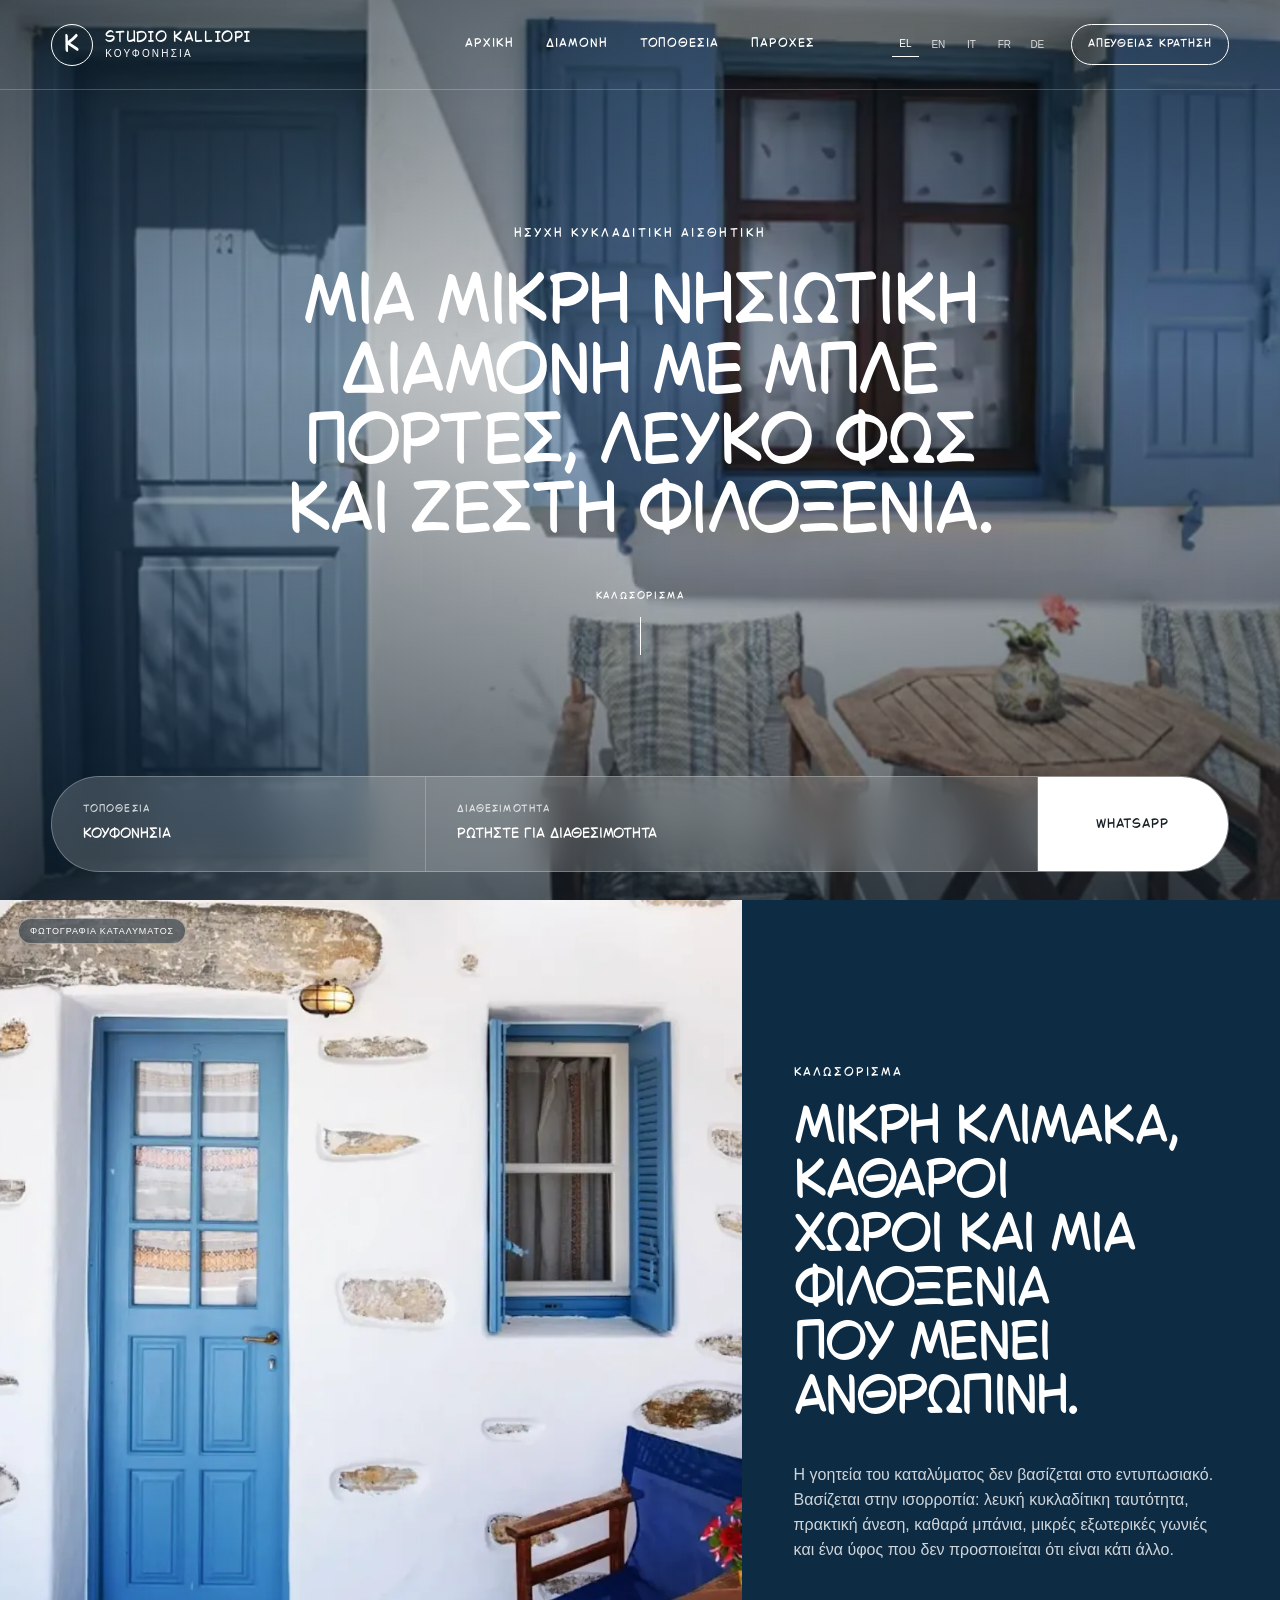
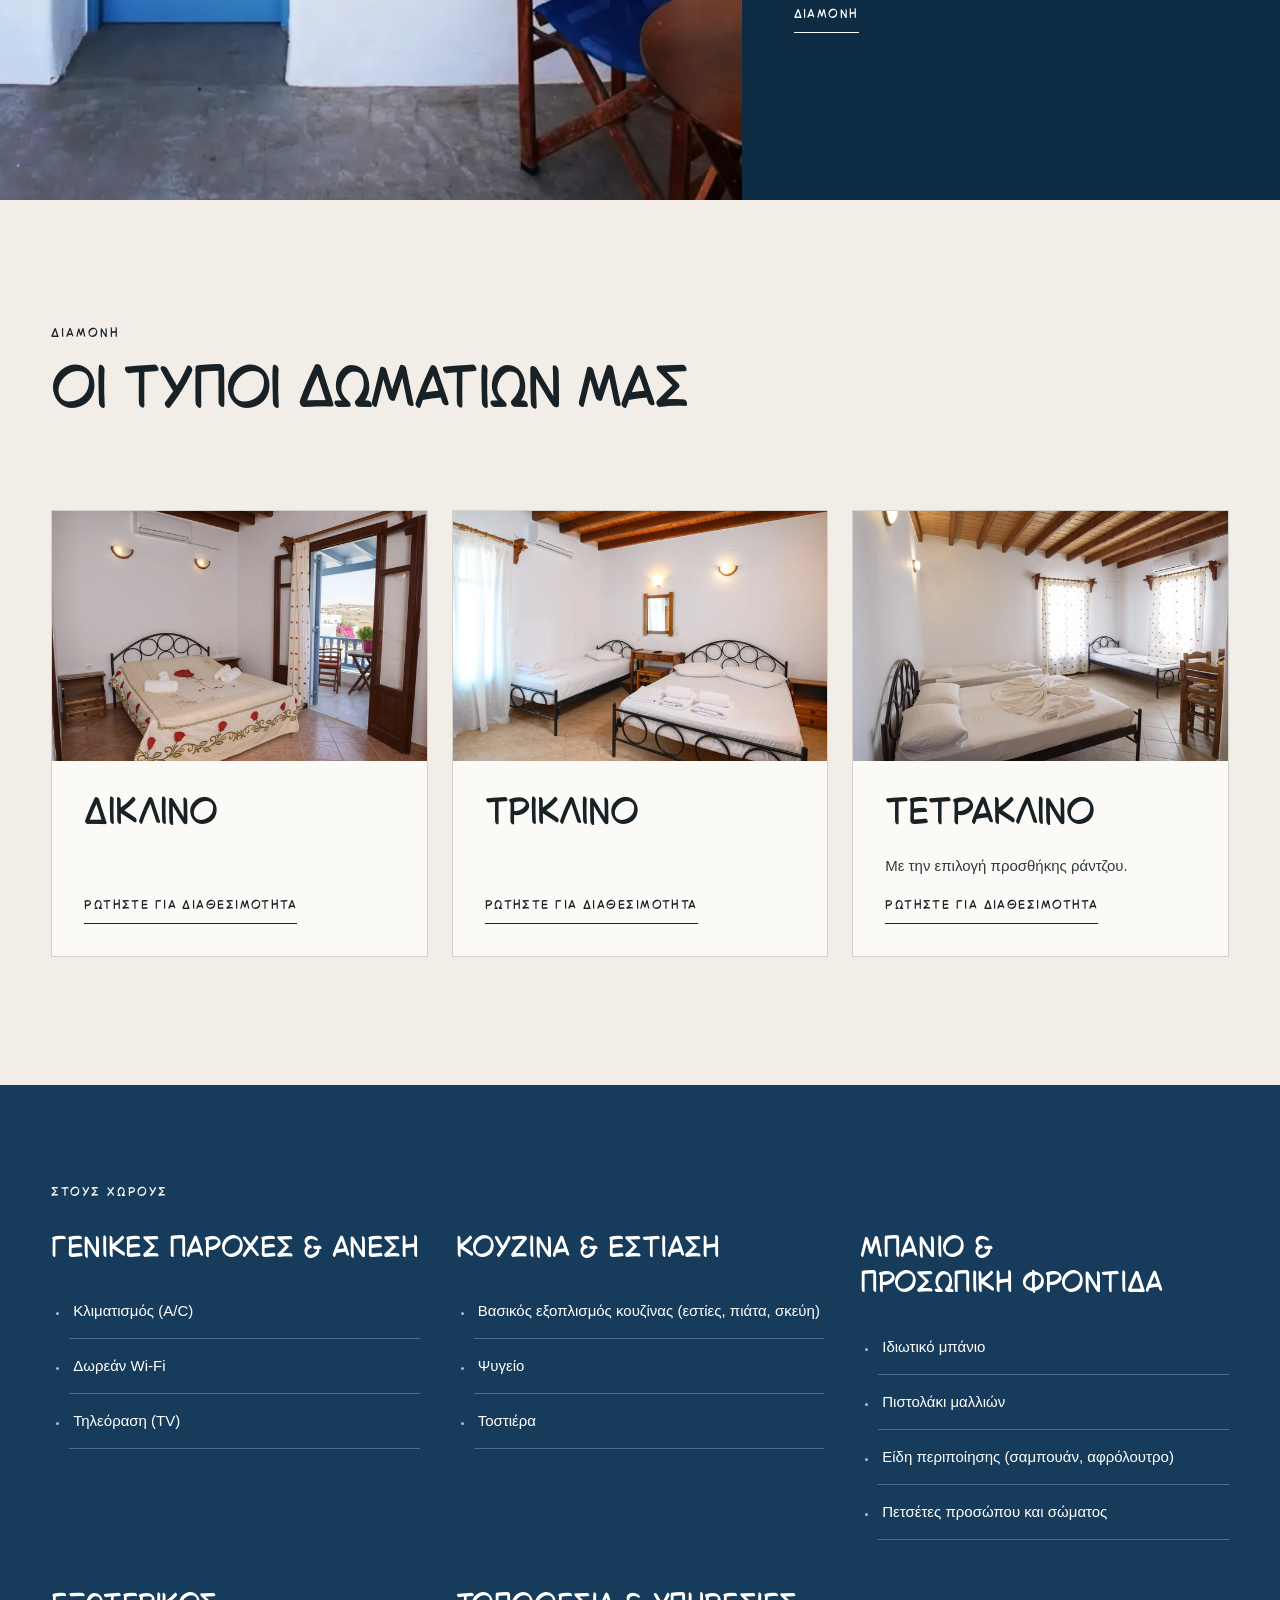
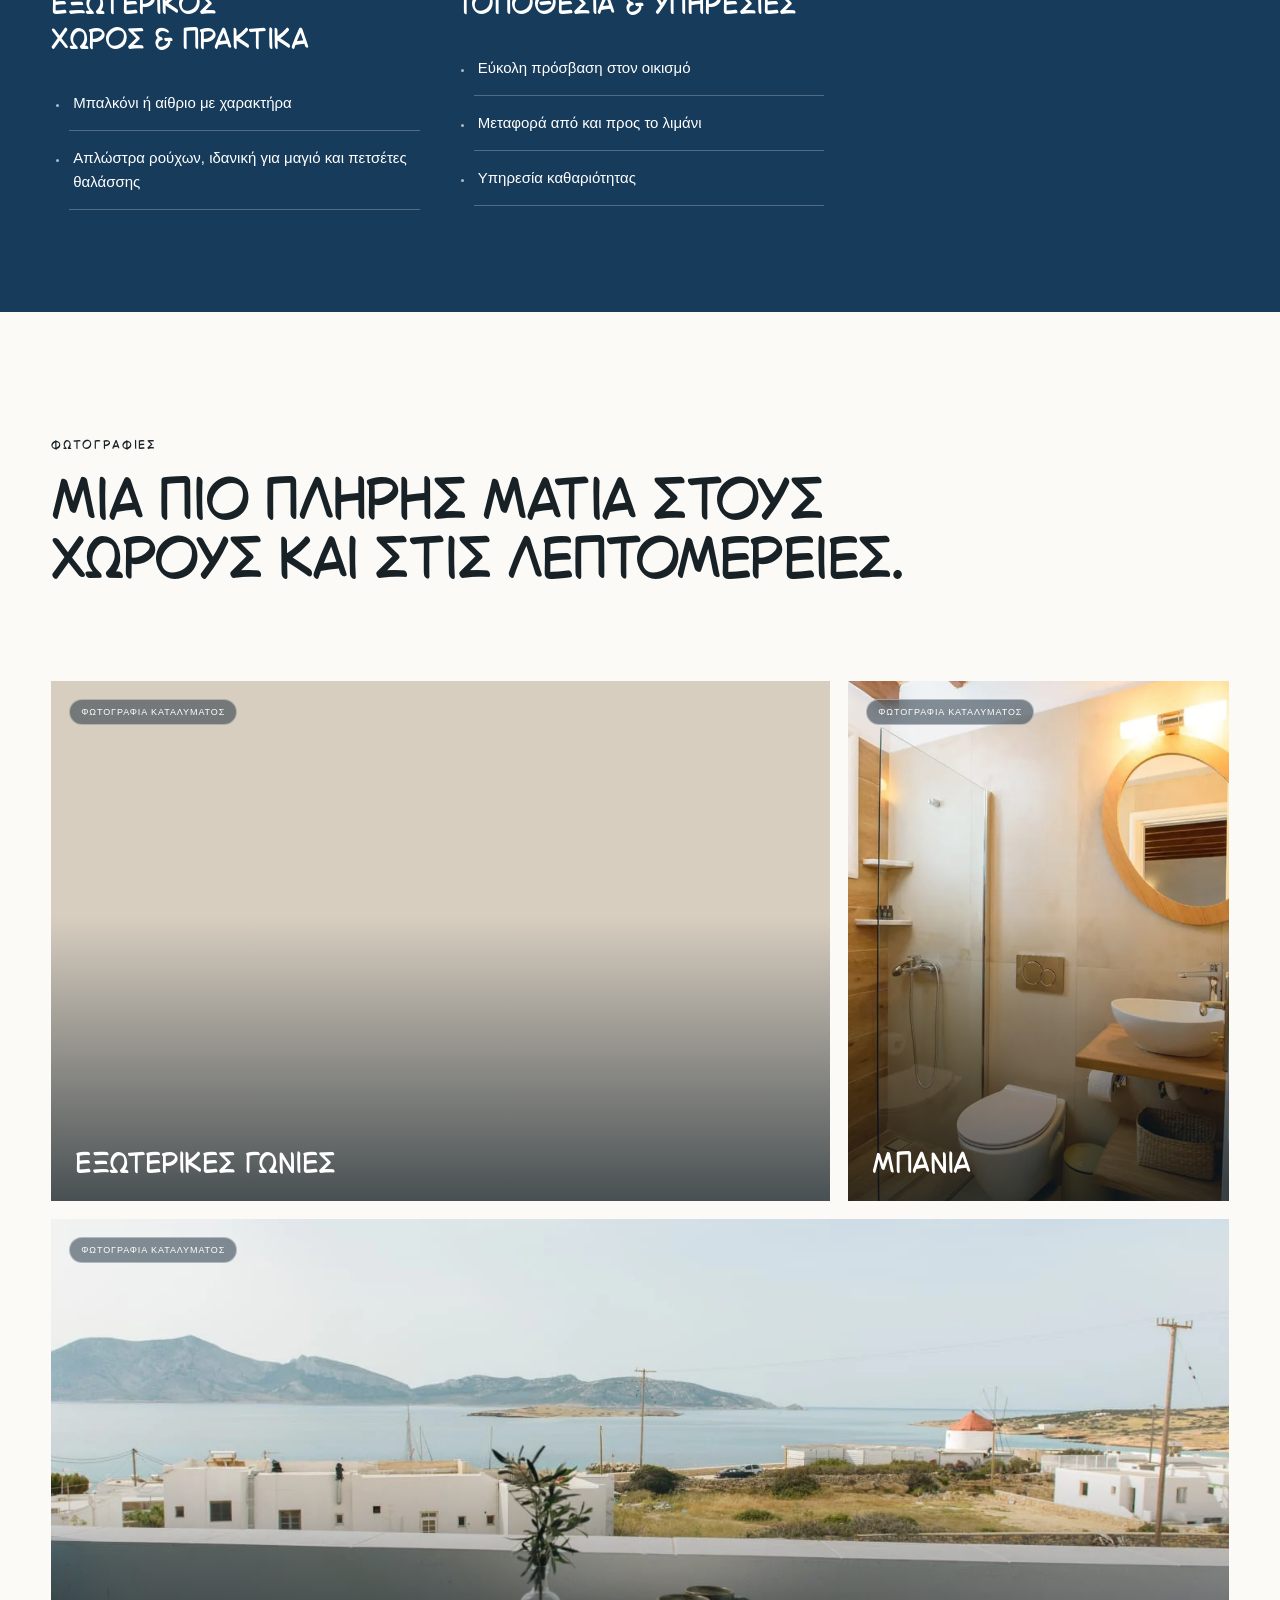
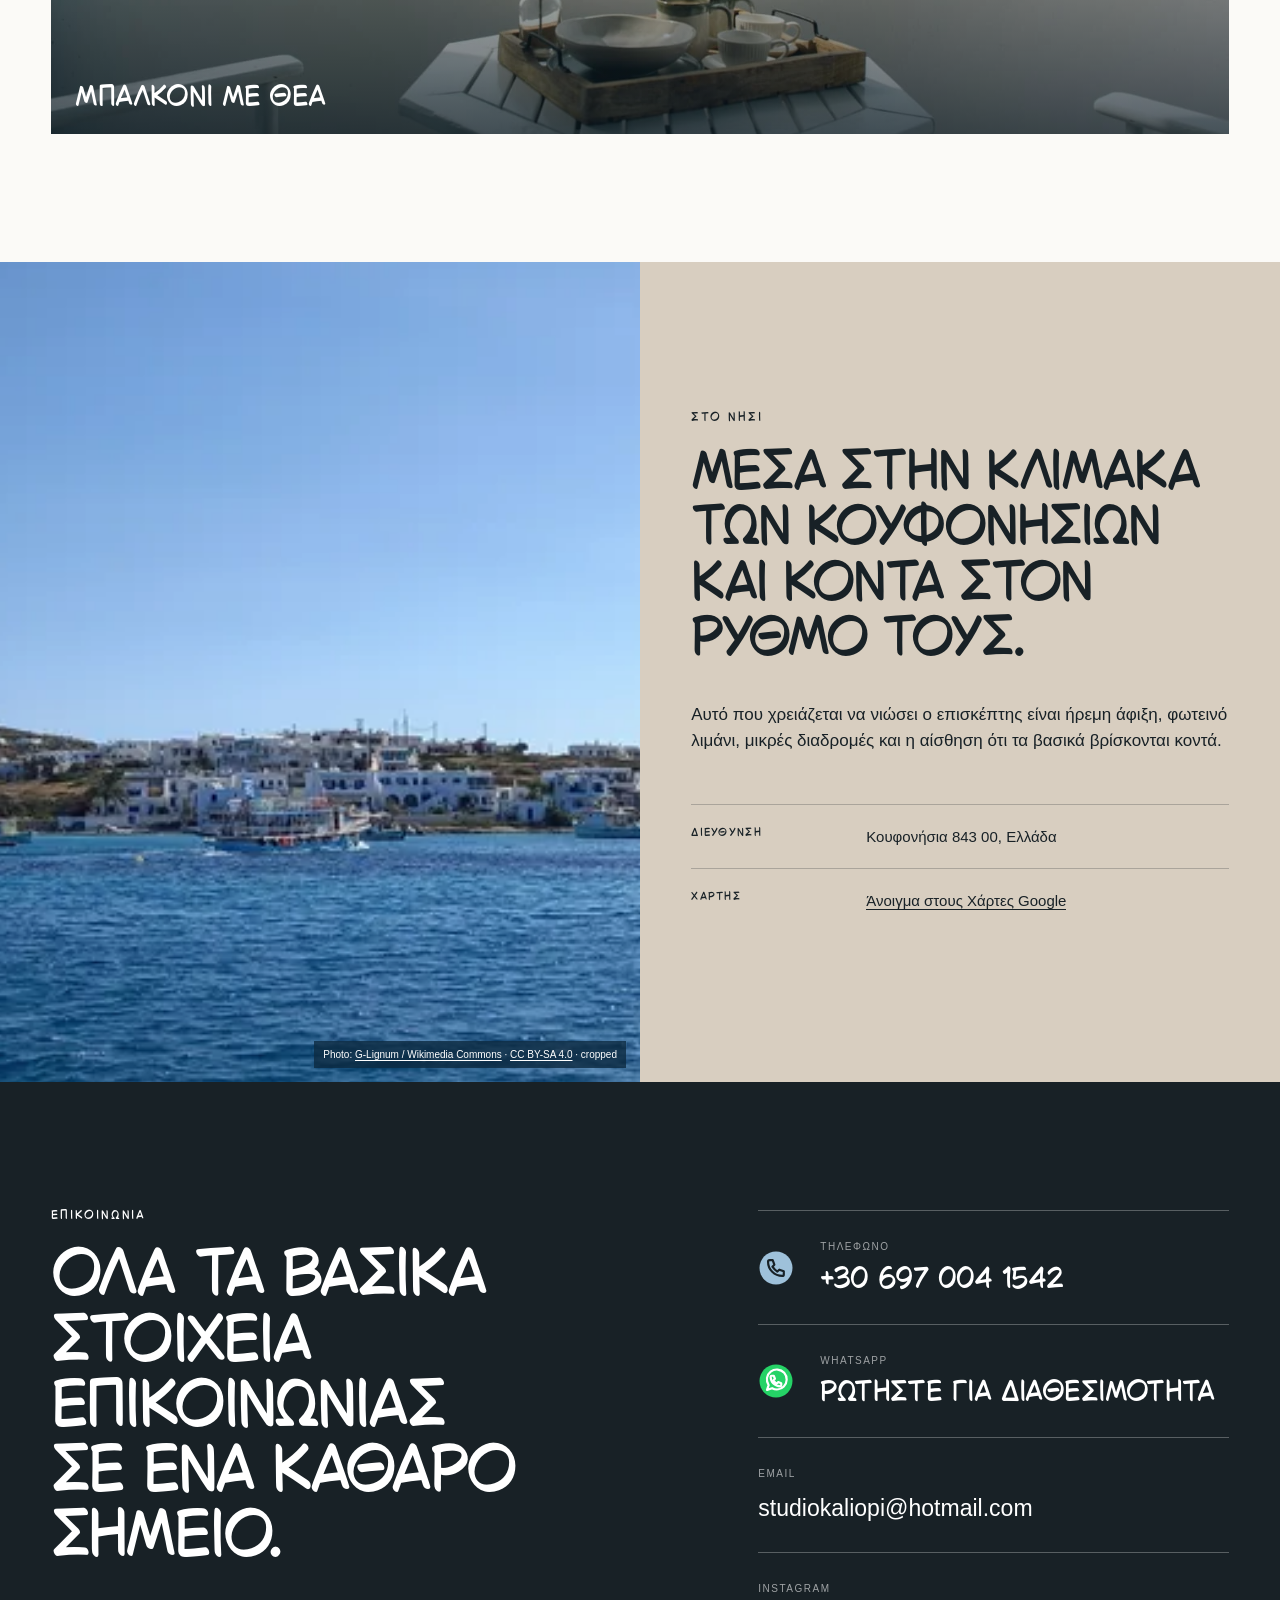
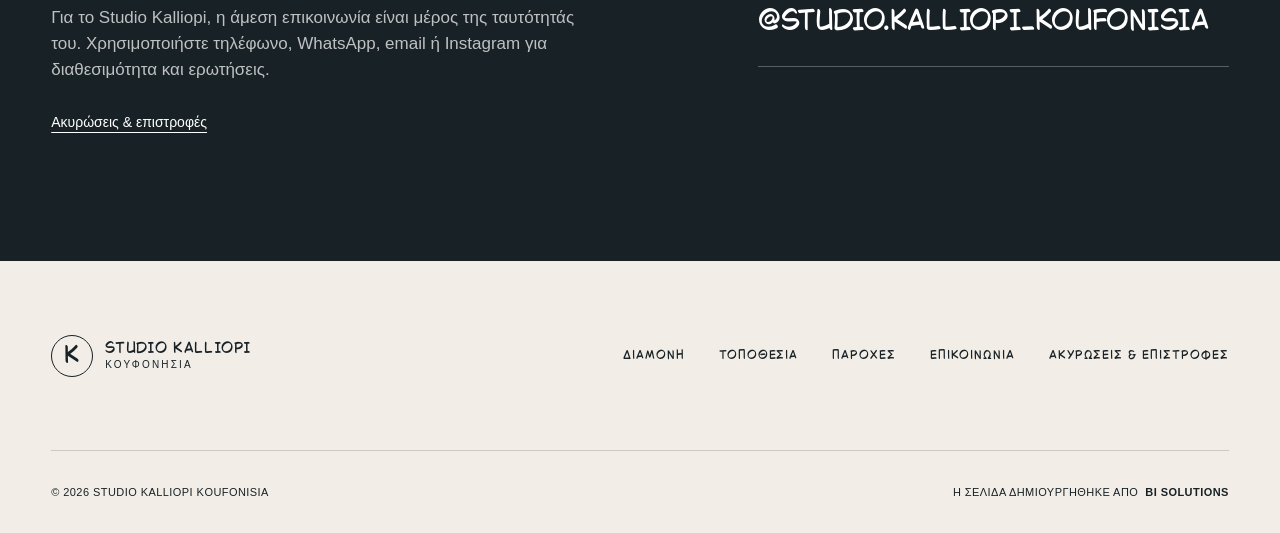
==== commit a9aa7cd0: "fix(gallery): use the real sea-view balcony photograph Replace the balcony concept image with the su" ====
--- a/index.html
+++ b/index.html
@@ -380,18 +380,18 @@
 
           <figure class="gallery-card gallery-card--full">
             <img
-              src="assets/optimized/generated-studio-balcony-concept-1440.webp"
-              srcset="assets/optimized/generated-studio-balcony-concept-640.webp 640w, assets/optimized/generated-studio-balcony-concept-960.webp 960w, assets/optimized/generated-studio-balcony-concept-1440.webp 1440w, assets/optimized/generated-studio-balcony-concept-2048.webp 2048w"
+              src="assets/optimized/balcony-sea-view-1452.webp"
+              srcset="assets/optimized/balcony-sea-view-640.webp 640w, assets/optimized/balcony-sea-view-960.webp 960w, assets/optimized/balcony-sea-view-1452.webp 1452w"
               sizes="(min-width: 1700px) 1560px, 100vw"
-              width="2048"
-              height="1536"
-              data-i18n-alt="conceptBalconyAlt"
-              alt="Ενδεικτική απεικόνιση ιδιωτικού μπαλκονιού με θέα στον οικισμό"
+              width="1452"
+              height="993"
+              data-i18n-alt="balconyPhotoAlt"
+              alt="Μπαλκόνι του Studio Kalliopi με τραπέζι, καρέκλες και θέα στη θάλασσα"
               loading="lazy"
               decoding="async"
             >
-            <span class="concept-label" data-i18n="conceptLabel">Ενδεικτική απεικόνιση με AI</span>
-            <figcaption data-i18n="roomBalconyTitle">Μπαλκόνι με θέα · concept</figcaption>
+            <span class="media-label" data-i18n="photoLabel">Φωτογραφία καταλύματος</span>
+            <figcaption data-i18n="roomBalconyTitle">Μπαλκόνι με θέα</figcaption>
           </figure>
         </div>
       </div>
--- a/styles.css
+++ b/styles.css
@@ -634,8 +634,7 @@
   text-transform: uppercase;
 }
 
-.media-label,
-.concept-label {
+.media-label {
   position: absolute;
   z-index: 2;
   top: 18px;
@@ -803,7 +802,6 @@
   pointer-events: none;
 }
 
-.gallery-card .concept-label,
 .gallery-card .media-label {
   z-index: 3;
 }
